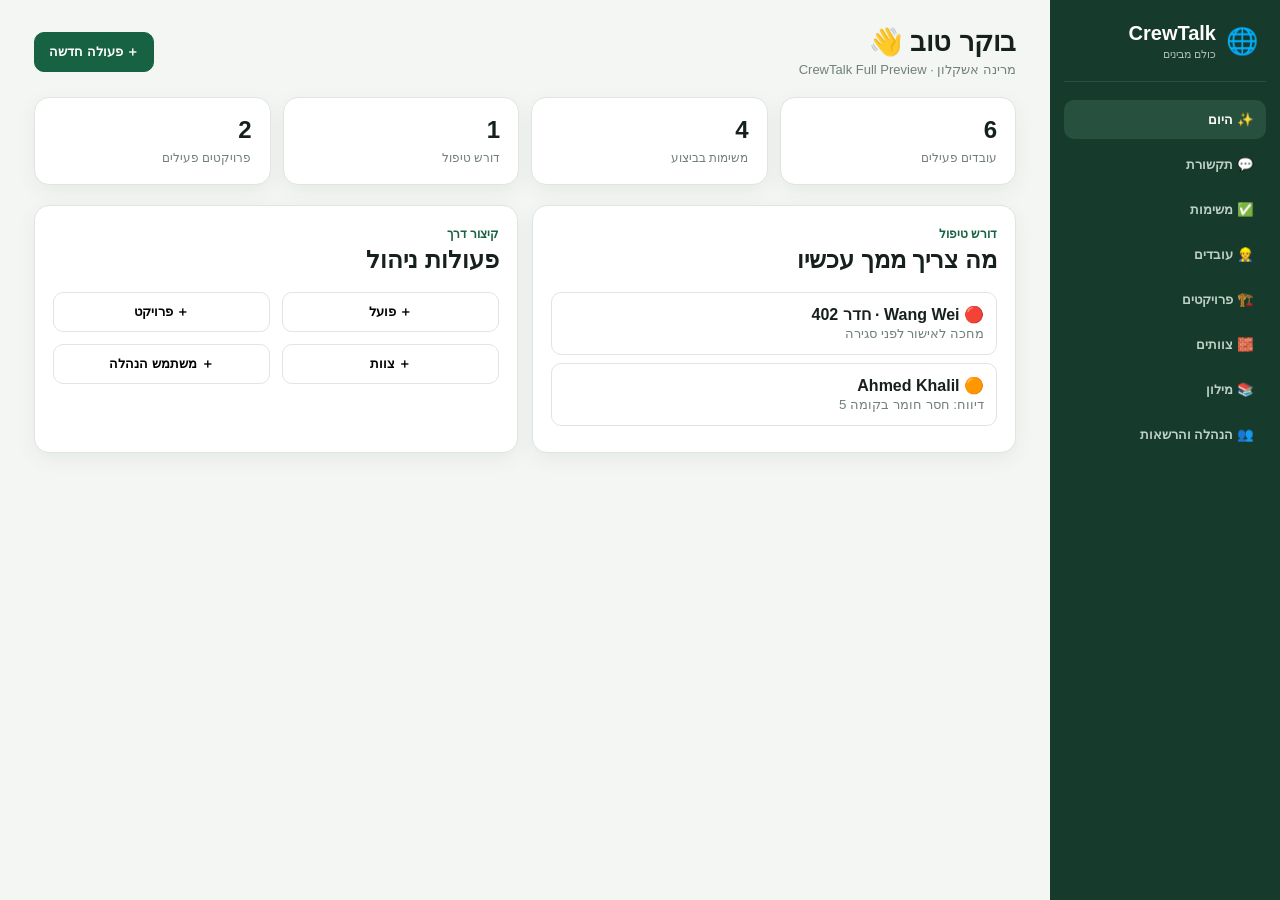
==== crewtalk-preview/index.html @ ac9db3af "Add CrewTalk full browser preview" ====
<!doctype html><html lang="he" dir="rtl"><head><meta charset="utf-8"><meta name="viewport" content="width=device-width,initial-scale=1"><title>CrewTalk Full Preview</title>
<style>
:root{--g:#176242;--gd:#163a2b;--bg:#f4f6f4;--b:#dfe5e1;--mut:#718078;--red:#b83b3b}
*{box-sizing:border-box}body{margin:0;font-family:Arial,sans-serif;background:var(--bg);color:#17211c}
.app{min-height:100vh;display:flex}.side{width:230px;background:var(--gd);color:#fff;padding:22px 14px;position:fixed;right:0;top:0;bottom:0;z-index:10}
.logo{display:flex;align-items:center;gap:10px;padding:0 8px 20px;border-bottom:1px solid #ffffff18}.logo i{font-style:normal;font-size:26px}.logo b{font-size:20px}.logo small{display:block;color:#aabbb3;font-size:11px;margin-top:3px}
nav{display:grid;gap:6px;margin-top:18px}nav button{border:0;background:transparent;color:#bdd0c6;border-radius:10px;padding:12px;text-align:right;font-weight:700;cursor:pointer}nav button.on{background:#28503e;color:#fff}
.main{margin-right:230px;width:calc(100% - 230px);padding:26px 34px}.top{display:flex;justify-content:space-between;align-items:center;gap:12px}.top h1{margin:0;font-size:27px}.sub{color:var(--mut);font-size:13px;margin-top:4px}.btn{border:1px solid var(--b);background:#fff;border-radius:10px;padding:10px 14px;font-weight:700;cursor:pointer}.btn.primary{background:var(--g);color:#fff;border-color:var(--g)}.btn.danger{color:var(--red)}
.view{display:none}.view.on{display:block}.stats{display:grid;grid-template-columns:repeat(4,1fr);gap:12px;margin:20px 0}.stat,.card{background:#fff;border:1px solid var(--b);border-radius:15px;padding:18px;box-shadow:0 6px 20px #163b2510}.stat b{display:block;font-size:24px;margin-bottom:4px}.stat span{font-size:12px;color:var(--mut)}
.grid2{display:grid;grid-template-columns:1fr 1fr;gap:14px}.sectionHead{display:flex;justify-content:space-between;align-items:flex-start;gap:14px;margin-bottom:14px}.sectionHead h2{margin:4px 0}.eyebrow{color:var(--g);font-weight:800;font-size:12px}
.table{width:100%;border-collapse:collapse}.table th,.table td{padding:12px 8px;border-bottom:1px solid #edf0ee;text-align:right;font-size:13px}.table th{color:var(--mut);font-size:11px}.pill{display:inline-block;padding:4px 8px;border-radius:999px;background:#edf6f1;color:var(--g);font-size:11px;font-weight:700}
.cards{display:grid;grid-template-columns:repeat(3,1fr);gap:12px}.mini{border:1px solid var(--b);border-radius:13px;padding:14px;background:#fff}.mini h3{margin:0 0 6px}.mini p,.mini small{color:var(--mut);font-size:12px}.mini .meta{display:flex;gap:12px;margin:10px 0}
.workers{display:grid;grid-template-columns:repeat(3,1fr);gap:10px}.worker{border:1px solid var(--b);border-radius:13px;padding:13px;background:#fff}.worker .head{display:flex;justify-content:space-between}.worker b{font-size:14px}.worker small{display:block;color:var(--mut);margin-top:3px}.worker .row{display:flex;gap:8px;flex-wrap:wrap;margin-top:10px}
.compose textarea{width:100%;min-height:115px;border:1px solid var(--b);border-radius:12px;padding:12px;font:inherit}.recipients{display:flex;gap:8px;flex-wrap:wrap;margin:12px 0}.chip{border:1px solid var(--b);background:#fff;padding:8px 10px;border-radius:999px}.chip.on{background:#eef8f2;border-color:#8db8a2;color:var(--g)}
.mode{display:flex;background:#eef1ef;padding:4px;border-radius:10px;margin:12px 0}.mode button{flex:1;border:0;background:transparent;padding:10px;border-radius:8px;font-weight:700}.mode button.on{background:#fff;color:var(--g)}
.taskline,.msg{border:1px solid var(--b);border-radius:10px;padding:12px;margin:8px 0}.taskline strong{display:block}.taskline small,.msg small{color:var(--mut)}
.termgrid{display:grid;grid-template-columns:repeat(3,1fr);gap:10px}.term{border:1px solid var(--b);border-radius:11px;padding:12px;background:#fff}.term b,.term small{display:block}.term small{color:var(--mut);margin-top:5px}
.modalBg{display:none;position:fixed;inset:0;background:#0007;z-index:30;align-items:center;justify-content:center;padding:18px}.modalBg.on{display:flex}.modal{width:min(560px,100%);background:#fff;border-radius:16px;padding:20px;max-height:90vh;overflow:auto}.modal h3{margin-top:0}.form{display:grid;grid-template-columns:1fr 1fr;gap:10px}.form label{font-size:12px;font-weight:700}.form input,.form select,.form textarea{display:block;width:100%;margin-top:5px;border:1px solid var(--b);border-radius:9px;padding:10px;font:inherit}.form .full{grid-column:1/-1}.actions{display:flex;justify-content:flex-end;gap:8px;margin-top:14px}.empty{color:var(--mut);text-align:center;padding:35px}
.mobileNav{display:none}
@media(max-width:850px){.side{display:none}.main{margin:0;width:100%;padding:16px 14px 82px}.stats{grid-template-columns:1fr 1fr}.cards,.workers,.termgrid,.grid2{grid-template-columns:1fr}.top{align-items:flex-start}.mobileNav{display:grid;grid-template-columns:repeat(5,1fr);position:fixed;bottom:0;left:0;right:0;background:#fff;border-top:1px solid var(--b);z-index:20}.mobileNav button{border:0;background:#fff;padding:10px 3px;font-size:10px}.mobileNav button.on{color:var(--g);font-weight:800}.form{grid-template-columns:1fr}}
</style></head><body>
<div class="app"><aside class="side"><div class="logo"><i>🌐</i><div><b>CrewTalk</b><small>כולם מבינים</small></div></div><nav id="nav">
<button class="on" data-v="today">✨ היום</button><button data-v="communication">💬 תקשורת</button><button data-v="tasks">✅ משימות</button><button data-v="workers">👷 עובדים</button><button data-v="projects">🏗️ פרויקטים</button><button data-v="teams">🧱 צוותים</button><button data-v="terms">📚 מילון</button><button data-v="members">👥 הנהלה והרשאות</button></nav></aside>
<main class="main"><div class="top"><div><h1 id="title">בוקר טוב 👋</h1><div class="sub" id="subtitle">מרינה אשקלון · CrewTalk Full Preview</div></div><button class="btn primary" onclick="openQuick()">＋ פעולה חדשה</button></div>
<section class="view on" id="today"><div class="stats"><div class="stat"><b id="sw">6</b><span>עובדים פעילים</span></div><div class="stat"><b>4</b><span>משימות בביצוע</span></div><div class="stat"><b>1</b><span>דורש טיפול</span></div><div class="stat"><b>2</b><span>פרויקטים פעילים</span></div></div>
<div class="grid2"><div class="card"><div class="sectionHead"><div><span class="eyebrow">דורש טיפול</span><h2>מה צריך ממך עכשיו</h2></div></div><div class="taskline"><strong>🔴 Wang Wei · חדר 402</strong><small>מחכה לאישור לפני סגירה</small></div><div class="taskline"><strong>🟠 Ahmed Khalil</strong><small>דיווח: חסר חומר בקומה 5</small></div></div>
<div class="card"><div class="sectionHead"><div><span class="eyebrow">קיצור דרך</span><h2>פעולות ניהול</h2></div></div><div class="cards" style="grid-template-columns:1fr 1fr"><button class="btn" onclick="go('workers');openModal('worker')">＋ פועל</button><button class="btn" onclick="go('projects');openModal('project')">＋ פרויקט</button><button class="btn" onclick="go('teams');openModal('team')">＋ צוות</button><button class="btn" onclick="go('members');openModal('member')">＋ משתמש הנהלה</button></div></div></div></section>
<section class="view" id="communication"><div class="card compose"><div class="sectionHead"><div><span class="eyebrow">הוראה חדשה</span><h2>דבר בעברית. כל אחד יקבל בשפה שלו.</h2></div><span class="pill">🛡️ SafeTranslate פעיל</span></div>
<div class="mode"><button class="on" onclick="toggleMode(this)">✅ משימות</button><button onclick="toggleMode(this)">💬 הודעה טבעית</button></div><b>בחר נמענים</b><div class="recipients" id="recipients"></div><textarea>וואנג ואחמד תעלו לקומה 4. וואנג יסיים את הקיר ליד המעלית, אחמד יבדוק חומר בחדר 402. אל תסגרו לפני שיוסי מאשר.</textarea><button class="btn" style="margin-top:8px">🎙️ הקלט הוראה</button><button class="btn primary" style="width:100%;margin-top:12px" onclick="alert('Preview: ניתוח → אישור → תרגום → QA → GREEN API')">✨ נתח את ההוראה</button></div></section>
<section class="view" id="tasks"><div class="card"><div class="sectionHead"><div><span class="eyebrow">משימות</span><h2>ניהול סטטוסים והוכחות ביצוע</h2></div><button class="btn primary">＋ משימה</button></div><table class="table"><thead><tr><th>משימה</th><th>עובד</th><th>פרויקט</th><th>סטטוס</th><th>הוכחה</th></tr></thead><tbody><tr><td>קיר ליד המעלית</td><td>Wang Wei</td><td>מרינה אשקלון</td><td><span class="pill">בביצוע</span></td><td>📷 חובה</td></tr><tr><td>בדיקת חומר חדר 402</td><td>Ahmed Khalil</td><td>מרינה אשקלון</td><td><span class="pill">התקבלה</span></td><td>לא נדרש</td></tr></tbody></table></div></section>
<section class="view" id="workers"><div class="card"><div class="sectionHead"><div><span class="eyebrow">כוח אדם</span><h2>פועלים</h2><p class="sub">שפה, WhatsApp, פרויקט, צוות ורמת קריאה.</p></div><button class="btn primary" onclick="openModal('worker')">＋ הוסף פועל</button></div><div class="workers" id="workerGrid"></div></div></section>
<section class="view" id="projects"><div class="card"><div class="sectionHead"><div><span class="eyebrow">פרויקטים / אתרים</span><h2>אתרי העבודה</h2></div><button class="btn primary" onclick="openModal('project')">＋ הוסף פרויקט</button></div><div class="cards" id="projectGrid"></div></div></section>
<section class="view" id="teams"><div class="card"><div class="sectionHead"><div><span class="eyebrow">צוותי שטח</span><h2>צוותים</h2><p class="sub">שיוך עובדים לצוות בתוך פרויקט.</p></div><button class="btn primary" onclick="openModal('team')">＋ הוסף צוות</button></div><div class="cards" id="teamGrid"></div></div></section>
<section class="view" id="terms"><div class="card"><div class="sectionHead"><div><span class="eyebrow">Company Dictionary</span><h2>מילון החברה</h2><p class="sub">מונחי בנייה, שמות, חומרים ומקומות שה־AI חייב לשמור במדויק.</p></div><button class="btn primary" onclick="openModal('term')">＋ הוסף מונח</button></div><div class="termgrid" id="termGrid"></div></div></section>
<section class="view" id="members"><div class="card"><div class="sectionHead"><div><span class="eyebrow">ניהול והרשאות</span><h2>צוות הנהלה</h2><p class="sub">Owner, Admin, מנהל אתר, מנהל עבודה וצפייה בלבד.</p></div><button class="btn primary" onclick="openModal('member')">＋ הזמן משתמש</button></div><table class="table"><thead><tr><th>משתמש</th><th>תפקיד</th><th>גישה</th><th></th></tr></thead><tbody id="memberRows"></tbody></table></div></section>
</main></div>
<div class="mobileNav" id="mnav"><button class="on" data-v="today">🏠<br>היום</button><button data-v="communication">💬<br>תקשורת</button><button data-v="tasks">✅<br>משימות</button><button data-v="workers">👷<br>עובדים</button><button data-v="projects">🏗️<br>פרויקטים</button></div>
<div class="modalBg" id="modalBg"><div class="modal"><h3 id="modalTitle"></h3><form id="modalForm" class="form"></form><div class="actions"><button class="btn" onclick="closeModal()">ביטול</button><button class="btn primary" onclick="saveModal()">שמור</button></div></div></div>
<script>
let projects=[{id:1,name:'מרינה אשקלון',city:'אשקלון',address:'המרינה',active:true},{id:2,name:'מגדלי הים',city:'אשדוד',address:'רובע המרינה',active:true}];
let teams=[{id:1,name:'גמרים',project:1},{id:2,name:'ריצוף',project:1},{id:3,name:'שלד',project:2}];
let workers=[{id:1,name:'Wang Wei',phone:'972501112233',lang:'Mandarin Chinese',level:'פשוטה',project:1,team:1,active:true},{id:2,name:'Ahmed Khalil',phone:'972502223344',lang:'Palestinian Arabic',level:'רגילה',project:1,team:1,active:true},{id:3,name:'Raj Kumar',phone:'972503334455',lang:'Hindi',level:'פשוטה',project:1,team:2,active:true},{id:4,name:'Mihai Popescu',phone:'972504445566',lang:'Romanian',level:'רגילה',project:2,team:3,active:true},{id:5,name:'Oleksii',phone:'972505556677',lang:'Ukrainian',level:'בסיסית',project:2,team:3,active:true},{id:6,name:'Chen Li',phone:'972506667788',lang:'Mandarin Chinese',level:'פשוטה',project:1,team:1,active:true}];
let terms=[{id:1,term:'ממ״ד',kind:'מקום',ctx:'חדר מוגן / safe room'},{id:2,term:'יוסי',kind:'אדם',ctx:'מנהל עבודה – לא לתרגם את השם'},{id:3,term:'שפכטל',kind:'חומר',ctx:'חומר גמר לקירות'}];
let members=[{id:1,name:'Danny',email:'danny@example.com',role:'בעלים',access:'כל הפרויקטים'},{id:2,name:'Yossi',email:'yossi@example.com',role:'מנהל אתר',access:'מרינה אשקלון'}];
let modalType='';
const titles={today:'בוקר טוב 👋',communication:'תקשורת',tasks:'משימות',workers:'פועלים',projects:'פרויקטים / אתרים',teams:'צוותים',terms:'מילון החברה',members:'הנהלה והרשאות'};
function go(v){document.querySelectorAll('.view').forEach(x=>x.classList.remove('on'));document.getElementById(v).classList.add('on');document.getElementById('title').textContent=titles[v];document.querySelectorAll('[data-v]').forEach(b=>b.classList.toggle('on',b.dataset.v===v));}
document.querySelectorAll('[data-v]').forEach(b=>b.onclick=()=>go(b.dataset.v));
function pn(id){return projects.find(x=>x.id==id)?.name||'—'}function tn(id){return teams.find(x=>x.id==id)?.name||'ללא צוות'}
function render(){document.getElementById('sw').textContent=workers.filter(x=>x.active).length;workerGrid.innerHTML=workers.map(w=>`<div class="worker"><div class="head"><div><b>${w.name}</b><small>${w.lang}</small></div><span class="pill">${w.active?'פעיל':'כבוי'}</span></div><small>📱 ${w.phone}</small><div class="row"><span class="pill">🏗️ ${pn(w.project)}</span><span class="pill">🧱 ${tn(w.team)}</span><span class="pill">📖 ${w.level}</span></div><button class="btn" style="margin-top:10px" onclick="editWorker(${w.id})">עריכה</button></div>`).join('');projectGrid.innerHTML=projects.map(p=>`<div class="mini"><h3>🏗️ ${p.name}</h3><p>${p.city} · ${p.address||''}</p><div class="meta"><span><b>${workers.filter(w=>w.project==p.id&&w.active).length}</b> עובדים</span><span><b>${teams.filter(t=>t.project==p.id).length}</b> צוותים</span></div><button class="btn" onclick="editProject(${p.id})">עריכה</button></div>`).join('');teamGrid.innerHTML=teams.map(t=>`<div class="mini"><h3>🧱 ${t.name}</h3><p>${pn(t.project)}</p><small>${workers.filter(w=>w.team==t.id&&w.active).length} עובדים משויכים</small><br><button class="btn" style="margin-top:10px" onclick="editTeam(${t.id})">עריכה</button></div>`).join('');termGrid.innerHTML=terms.map(t=>`<div class="term"><span class="pill">${t.kind}</span><b>${t.term}</b><small>${t.ctx}</small><button class="btn" style="margin-top:8px" onclick="editTerm(${t.id})">עריכה</button></div>`).join('');memberRows.innerHTML=members.map(m=>`<tr><td><b>${m.name}</b><br><small>${m.email}</small></td><td><span class="pill">${m.role}</span></td><td>${m.access}</td><td><button class="btn" onclick="editMember(${m.id})">עריכה</button></td></tr>`).join('');recipients.innerHTML=workers.filter(w=>w.active).map(w=>`<button class="chip" onclick="this.classList.toggle('on')">${w.name} · ${w.lang}</button>`).join('')}
function field(label,name,type='text',value='',opts=''){return `<label>${label}${type==='select'?`<select name="${name}">${opts}</select>`:`<input name="${name}" type="${type}" value="${value||''}">`}</label>`}
function projectOpts(sel){return projects.map(p=>`<option value="${p.id}" ${p.id==sel?'selected':''}>${p.name}</option>`).join('')}
function teamOpts(sel){return `<option value="">ללא צוות</option>`+teams.map(t=>`<option value="${t.id}" ${t.id==sel?'selected':''}>${t.name}</option>`).join('')}
function openModal(type,obj={}){modalType=type;modalBg.classList.add('on');let h='';if(type==='worker'){modalTitle.textContent=obj.id?'עריכת פועל':'הוסף פועל';h=field('שם','name','text',obj.name)+field('WhatsApp','phone','text',obj.phone)+field('שפה / ניב','lang','text',obj.lang)+field('רמת קריאה','level','select','',`<option>רגילה</option><option ${obj.level==='פשוטה'?'selected':''}>פשוטה</option><option ${obj.level==='בסיסית'?'selected':''}>בסיסית</option>`)+field('פרויקט','project','select','',projectOpts(obj.project))+field('צוות','team','select','',teamOpts(obj.team))+`<input type="hidden" name="id" value="${obj.id||''}">`}if(type==='project'){modalTitle.textContent=obj.id?'עריכת פרויקט':'הוסף פרויקט';h=field('שם הפרויקט','name','text',obj.name)+field('עיר','city','text',obj.city)+field('כתובת','address','text',obj.address)+`<input type="hidden" name="id" value="${obj.id||''}">`}if(type==='team'){modalTitle.textContent=obj.id?'עריכת צוות':'הוסף צוות';h=field('שם הצוות','name','text',obj.name)+field('פרויקט','project','select','',projectOpts(obj.project))+`<input type="hidden" name="id" value="${obj.id||''}">`}if(type==='term'){modalTitle.textContent=obj.id?'עריכת מונח':'הוסף מונח';h=field('מילה / שם','term','text',obj.term)+field('סוג','kind','select','',`<option>מונח</option><option ${obj.kind==='אדם'?'selected':''}>אדם</option><option ${obj.kind==='מקום'?'selected':''}>מקום</option><option ${obj.kind==='חומר'?'selected':''}>חומר</option><option>כלי</option>`)+`<label class="full">הסבר<textarea name="ctx">${obj.ctx||''}</textarea></label><input type="hidden" name="id" value="${obj.id||''}">`}if(type==='member'){modalTitle.textContent=obj.id?'עריכת משתמש':'הזמן משתמש';h=field('שם','name','text',obj.name)+field('אימייל','email','email',obj.email)+field('תפקיד','role','select','',`<option>מנהל</option><option ${obj.role==='מנהל אתר'?'selected':''}>מנהל אתר</option><option ${obj.role==='מנהל עבודה'?'selected':''}>מנהל עבודה</option><option ${obj.role==='צפייה'?'selected':''}>צפייה</option>`)+field('גישה','access','select','',`<option>כל הפרויקטים</option>`+projects.map(p=>`<option ${obj.access===p.name?'selected':''}>${p.name}</option>`).join(''))+`<input type="hidden" name="id" value="${obj.id||''}">`}modalForm.innerHTML=h}
function closeModal(){modalBg.classList.remove('on')}function values(){return Object.fromEntries(new FormData(modalForm).entries())}
function saveModal(){let f=values();if(modalType==='worker'){let o={id:+f.id||Date.now(),name:f.name||'עובד חדש',phone:f.phone,lang:f.lang,level:f.level,project:+f.project,team:+f.team||null,active:true};let i=workers.findIndex(x=>x.id==o.id);i>=0?workers[i]=o:workers.push(o)}if(modalType==='project'){let o={id:+f.id||Date.now(),name:f.name||'פרויקט חדש',city:f.city,address:f.address,active:true};let i=projects.findIndex(x=>x.id==o.id);i>=0?projects[i]=o:projects.push(o)}if(modalType==='team'){let o={id:+f.id||Date.now(),name:f.name||'צוות חדש',project:+f.project};let i=teams.findIndex(x=>x.id==o.id);i>=0?teams[i]=o:teams.push(o)}if(modalType==='term'){let o={id:+f.id||Date.now(),term:f.term||'מונח',kind:f.kind,ctx:f.ctx};let i=terms.findIndex(x=>x.id==o.id);i>=0?terms[i]=o:terms.push(o)}if(modalType==='member'){let o={id:+f.id||Date.now(),name:f.name||'משתמש',email:f.email,role:f.role,access:f.access};let i=members.findIndex(x=>x.id==o.id);i>=0?members[i]=o:members.push(o)}closeModal();render()}
function editWorker(id){openModal('worker',workers.find(x=>x.id==id))}function editProject(id){openModal('project',projects.find(x=>x.id==id))}function editTeam(id){openModal('team',teams.find(x=>x.id==id))}function editTerm(id){openModal('term',terms.find(x=>x.id==id))}function editMember(id){openModal('member',members.find(x=>x.id==id))}function toggleMode(b){b.parentElement.querySelectorAll('button').forEach(x=>x.classList.remove('on'));b.classList.add('on')}function openQuick(){go('workers');openModal('worker')}render();
</script></body></html>
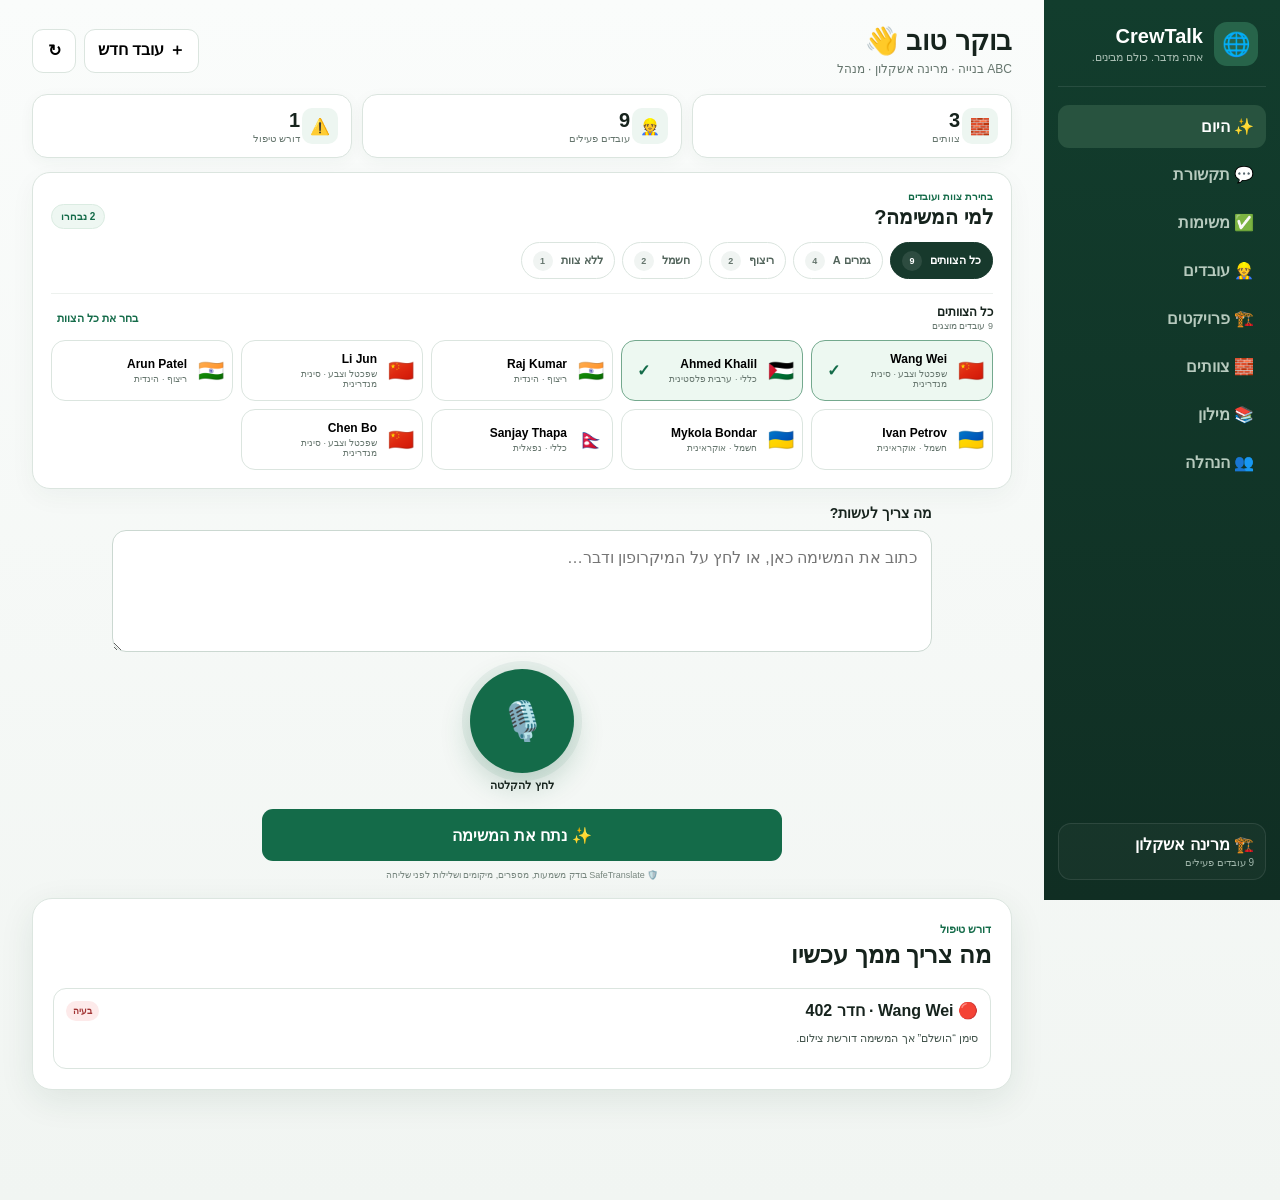
==== commit cd68aa3d: "Update public CrewTalk preview to Today V3" ====
--- a/crewtalk-preview/index.html
+++ b/crewtalk-preview/index.html
@@ -1,58 +1 @@
-<!doctype html><html lang="he" dir="rtl"><head><meta charset="utf-8"><meta name="viewport" content="width=device-width,initial-scale=1"><title>CrewTalk Full Preview</title>
-<style>
-:root{--g:#176242;--gd:#163a2b;--bg:#f4f6f4;--b:#dfe5e1;--mut:#718078;--red:#b83b3b}
-*{box-sizing:border-box}body{margin:0;font-family:Arial,sans-serif;background:var(--bg);color:#17211c}
-.app{min-height:100vh;display:flex}.side{width:230px;background:var(--gd);color:#fff;padding:22px 14px;position:fixed;right:0;top:0;bottom:0;z-index:10}
-.logo{display:flex;align-items:center;gap:10px;padding:0 8px 20px;border-bottom:1px solid #ffffff18}.logo i{font-style:normal;font-size:26px}.logo b{font-size:20px}.logo small{display:block;color:#aabbb3;font-size:11px;margin-top:3px}
-nav{display:grid;gap:6px;margin-top:18px}nav button{border:0;background:transparent;color:#bdd0c6;border-radius:10px;padding:12px;text-align:right;font-weight:700;cursor:pointer}nav button.on{background:#28503e;color:#fff}
-.main{margin-right:230px;width:calc(100% - 230px);padding:26px 34px}.top{display:flex;justify-content:space-between;align-items:center;gap:12px}.top h1{margin:0;font-size:27px}.sub{color:var(--mut);font-size:13px;margin-top:4px}.btn{border:1px solid var(--b);background:#fff;border-radius:10px;padding:10px 14px;font-weight:700;cursor:pointer}.btn.primary{background:var(--g);color:#fff;border-color:var(--g)}.btn.danger{color:var(--red)}
-.view{display:none}.view.on{display:block}.stats{display:grid;grid-template-columns:repeat(4,1fr);gap:12px;margin:20px 0}.stat,.card{background:#fff;border:1px solid var(--b);border-radius:15px;padding:18px;box-shadow:0 6px 20px #163b2510}.stat b{display:block;font-size:24px;margin-bottom:4px}.stat span{font-size:12px;color:var(--mut)}
-.grid2{display:grid;grid-template-columns:1fr 1fr;gap:14px}.sectionHead{display:flex;justify-content:space-between;align-items:flex-start;gap:14px;margin-bottom:14px}.sectionHead h2{margin:4px 0}.eyebrow{color:var(--g);font-weight:800;font-size:12px}
-.table{width:100%;border-collapse:collapse}.table th,.table td{padding:12px 8px;border-bottom:1px solid #edf0ee;text-align:right;font-size:13px}.table th{color:var(--mut);font-size:11px}.pill{display:inline-block;padding:4px 8px;border-radius:999px;background:#edf6f1;color:var(--g);font-size:11px;font-weight:700}
-.cards{display:grid;grid-template-columns:repeat(3,1fr);gap:12px}.mini{border:1px solid var(--b);border-radius:13px;padding:14px;background:#fff}.mini h3{margin:0 0 6px}.mini p,.mini small{color:var(--mut);font-size:12px}.mini .meta{display:flex;gap:12px;margin:10px 0}
-.workers{display:grid;grid-template-columns:repeat(3,1fr);gap:10px}.worker{border:1px solid var(--b);border-radius:13px;padding:13px;background:#fff}.worker .head{display:flex;justify-content:space-between}.worker b{font-size:14px}.worker small{display:block;color:var(--mut);margin-top:3px}.worker .row{display:flex;gap:8px;flex-wrap:wrap;margin-top:10px}
-.compose textarea{width:100%;min-height:115px;border:1px solid var(--b);border-radius:12px;padding:12px;font:inherit}.recipients{display:flex;gap:8px;flex-wrap:wrap;margin:12px 0}.chip{border:1px solid var(--b);background:#fff;padding:8px 10px;border-radius:999px}.chip.on{background:#eef8f2;border-color:#8db8a2;color:var(--g)}
-.mode{display:flex;background:#eef1ef;padding:4px;border-radius:10px;margin:12px 0}.mode button{flex:1;border:0;background:transparent;padding:10px;border-radius:8px;font-weight:700}.mode button.on{background:#fff;color:var(--g)}
-.taskline,.msg{border:1px solid var(--b);border-radius:10px;padding:12px;margin:8px 0}.taskline strong{display:block}.taskline small,.msg small{color:var(--mut)}
-.termgrid{display:grid;grid-template-columns:repeat(3,1fr);gap:10px}.term{border:1px solid var(--b);border-radius:11px;padding:12px;background:#fff}.term b,.term small{display:block}.term small{color:var(--mut);margin-top:5px}
-.modalBg{display:none;position:fixed;inset:0;background:#0007;z-index:30;align-items:center;justify-content:center;padding:18px}.modalBg.on{display:flex}.modal{width:min(560px,100%);background:#fff;border-radius:16px;padding:20px;max-height:90vh;overflow:auto}.modal h3{margin-top:0}.form{display:grid;grid-template-columns:1fr 1fr;gap:10px}.form label{font-size:12px;font-weight:700}.form input,.form select,.form textarea{display:block;width:100%;margin-top:5px;border:1px solid var(--b);border-radius:9px;padding:10px;font:inherit}.form .full{grid-column:1/-1}.actions{display:flex;justify-content:flex-end;gap:8px;margin-top:14px}.empty{color:var(--mut);text-align:center;padding:35px}
-.mobileNav{display:none}
-@media(max-width:850px){.side{display:none}.main{margin:0;width:100%;padding:16px 14px 82px}.stats{grid-template-columns:1fr 1fr}.cards,.workers,.termgrid,.grid2{grid-template-columns:1fr}.top{align-items:flex-start}.mobileNav{display:grid;grid-template-columns:repeat(5,1fr);position:fixed;bottom:0;left:0;right:0;background:#fff;border-top:1px solid var(--b);z-index:20}.mobileNav button{border:0;background:#fff;padding:10px 3px;font-size:10px}.mobileNav button.on{color:var(--g);font-weight:800}.form{grid-template-columns:1fr}}
-</style></head><body>
-<div class="app"><aside class="side"><div class="logo"><i>🌐</i><div><b>CrewTalk</b><small>כולם מבינים</small></div></div><nav id="nav">
-<button class="on" data-v="today">✨ היום</button><button data-v="communication">💬 תקשורת</button><button data-v="tasks">✅ משימות</button><button data-v="workers">👷 עובדים</button><button data-v="projects">🏗️ פרויקטים</button><button data-v="teams">🧱 צוותים</button><button data-v="terms">📚 מילון</button><button data-v="members">👥 הנהלה והרשאות</button></nav></aside>
-<main class="main"><div class="top"><div><h1 id="title">בוקר טוב 👋</h1><div class="sub" id="subtitle">מרינה אשקלון · CrewTalk Full Preview</div></div><button class="btn primary" onclick="openQuick()">＋ פעולה חדשה</button></div>
-<section class="view on" id="today"><div class="stats"><div class="stat"><b id="sw">6</b><span>עובדים פעילים</span></div><div class="stat"><b>4</b><span>משימות בביצוע</span></div><div class="stat"><b>1</b><span>דורש טיפול</span></div><div class="stat"><b>2</b><span>פרויקטים פעילים</span></div></div>
-<div class="grid2"><div class="card"><div class="sectionHead"><div><span class="eyebrow">דורש טיפול</span><h2>מה צריך ממך עכשיו</h2></div></div><div class="taskline"><strong>🔴 Wang Wei · חדר 402</strong><small>מחכה לאישור לפני סגירה</small></div><div class="taskline"><strong>🟠 Ahmed Khalil</strong><small>דיווח: חסר חומר בקומה 5</small></div></div>
-<div class="card"><div class="sectionHead"><div><span class="eyebrow">קיצור דרך</span><h2>פעולות ניהול</h2></div></div><div class="cards" style="grid-template-columns:1fr 1fr"><button class="btn" onclick="go('workers');openModal('worker')">＋ פועל</button><button class="btn" onclick="go('projects');openModal('project')">＋ פרויקט</button><button class="btn" onclick="go('teams');openModal('team')">＋ צוות</button><button class="btn" onclick="go('members');openModal('member')">＋ משתמש הנהלה</button></div></div></div></section>
-<section class="view" id="communication"><div class="card compose"><div class="sectionHead"><div><span class="eyebrow">הוראה חדשה</span><h2>דבר בעברית. כל אחד יקבל בשפה שלו.</h2></div><span class="pill">🛡️ SafeTranslate פעיל</span></div>
-<div class="mode"><button class="on" onclick="toggleMode(this)">✅ משימות</button><button onclick="toggleMode(this)">💬 הודעה טבעית</button></div><b>בחר נמענים</b><div class="recipients" id="recipients"></div><textarea>וואנג ואחמד תעלו לקומה 4. וואנג יסיים את הקיר ליד המעלית, אחמד יבדוק חומר בחדר 402. אל תסגרו לפני שיוסי מאשר.</textarea><button class="btn" style="margin-top:8px">🎙️ הקלט הוראה</button><button class="btn primary" style="width:100%;margin-top:12px" onclick="alert('Preview: ניתוח → אישור → תרגום → QA → GREEN API')">✨ נתח את ההוראה</button></div></section>
-<section class="view" id="tasks"><div class="card"><div class="sectionHead"><div><span class="eyebrow">משימות</span><h2>ניהול סטטוסים והוכחות ביצוע</h2></div><button class="btn primary">＋ משימה</button></div><table class="table"><thead><tr><th>משימה</th><th>עובד</th><th>פרויקט</th><th>סטטוס</th><th>הוכחה</th></tr></thead><tbody><tr><td>קיר ליד המעלית</td><td>Wang Wei</td><td>מרינה אשקלון</td><td><span class="pill">בביצוע</span></td><td>📷 חובה</td></tr><tr><td>בדיקת חומר חדר 402</td><td>Ahmed Khalil</td><td>מרינה אשקלון</td><td><span class="pill">התקבלה</span></td><td>לא נדרש</td></tr></tbody></table></div></section>
-<section class="view" id="workers"><div class="card"><div class="sectionHead"><div><span class="eyebrow">כוח אדם</span><h2>פועלים</h2><p class="sub">שפה, WhatsApp, פרויקט, צוות ורמת קריאה.</p></div><button class="btn primary" onclick="openModal('worker')">＋ הוסף פועל</button></div><div class="workers" id="workerGrid"></div></div></section>
-<section class="view" id="projects"><div class="card"><div class="sectionHead"><div><span class="eyebrow">פרויקטים / אתרים</span><h2>אתרי העבודה</h2></div><button class="btn primary" onclick="openModal('project')">＋ הוסף פרויקט</button></div><div class="cards" id="projectGrid"></div></div></section>
-<section class="view" id="teams"><div class="card"><div class="sectionHead"><div><span class="eyebrow">צוותי שטח</span><h2>צוותים</h2><p class="sub">שיוך עובדים לצוות בתוך פרויקט.</p></div><button class="btn primary" onclick="openModal('team')">＋ הוסף צוות</button></div><div class="cards" id="teamGrid"></div></div></section>
-<section class="view" id="terms"><div class="card"><div class="sectionHead"><div><span class="eyebrow">Company Dictionary</span><h2>מילון החברה</h2><p class="sub">מונחי בנייה, שמות, חומרים ומקומות שה־AI חייב לשמור במדויק.</p></div><button class="btn primary" onclick="openModal('term')">＋ הוסף מונח</button></div><div class="termgrid" id="termGrid"></div></div></section>
-<section class="view" id="members"><div class="card"><div class="sectionHead"><div><span class="eyebrow">ניהול והרשאות</span><h2>צוות הנהלה</h2><p class="sub">Owner, Admin, מנהל אתר, מנהל עבודה וצפייה בלבד.</p></div><button class="btn primary" onclick="openModal('member')">＋ הזמן משתמש</button></div><table class="table"><thead><tr><th>משתמש</th><th>תפקיד</th><th>גישה</th><th></th></tr></thead><tbody id="memberRows"></tbody></table></div></section>
-</main></div>
-<div class="mobileNav" id="mnav"><button class="on" data-v="today">🏠<br>היום</button><button data-v="communication">💬<br>תקשורת</button><button data-v="tasks">✅<br>משימות</button><button data-v="workers">👷<br>עובדים</button><button data-v="projects">🏗️<br>פרויקטים</button></div>
-<div class="modalBg" id="modalBg"><div class="modal"><h3 id="modalTitle"></h3><form id="modalForm" class="form"></form><div class="actions"><button class="btn" onclick="closeModal()">ביטול</button><button class="btn primary" onclick="saveModal()">שמור</button></div></div></div>
-<script>
-let projects=[{id:1,name:'מרינה אשקלון',city:'אשקלון',address:'המרינה',active:true},{id:2,name:'מגדלי הים',city:'אשדוד',address:'רובע המרינה',active:true}];
-let teams=[{id:1,name:'גמרים',project:1},{id:2,name:'ריצוף',project:1},{id:3,name:'שלד',project:2}];
-let workers=[{id:1,name:'Wang Wei',phone:'972501112233',lang:'Mandarin Chinese',level:'פשוטה',project:1,team:1,active:true},{id:2,name:'Ahmed Khalil',phone:'972502223344',lang:'Palestinian Arabic',level:'רגילה',project:1,team:1,active:true},{id:3,name:'Raj Kumar',phone:'972503334455',lang:'Hindi',level:'פשוטה',project:1,team:2,active:true},{id:4,name:'Mihai Popescu',phone:'972504445566',lang:'Romanian',level:'רגילה',project:2,team:3,active:true},{id:5,name:'Oleksii',phone:'972505556677',lang:'Ukrainian',level:'בסיסית',project:2,team:3,active:true},{id:6,name:'Chen Li',phone:'972506667788',lang:'Mandarin Chinese',level:'פשוטה',project:1,team:1,active:true}];
-let terms=[{id:1,term:'ממ״ד',kind:'מקום',ctx:'חדר מוגן / safe room'},{id:2,term:'יוסי',kind:'אדם',ctx:'מנהל עבודה – לא לתרגם את השם'},{id:3,term:'שפכטל',kind:'חומר',ctx:'חומר גמר לקירות'}];
-let members=[{id:1,name:'Danny',email:'danny@example.com',role:'בעלים',access:'כל הפרויקטים'},{id:2,name:'Yossi',email:'yossi@example.com',role:'מנהל אתר',access:'מרינה אשקלון'}];
-let modalType='';
-const titles={today:'בוקר טוב 👋',communication:'תקשורת',tasks:'משימות',workers:'פועלים',projects:'פרויקטים / אתרים',teams:'צוותים',terms:'מילון החברה',members:'הנהלה והרשאות'};
-function go(v){document.querySelectorAll('.view').forEach(x=>x.classList.remove('on'));document.getElementById(v).classList.add('on');document.getElementById('title').textContent=titles[v];document.querySelectorAll('[data-v]').forEach(b=>b.classList.toggle('on',b.dataset.v===v));}
-document.querySelectorAll('[data-v]').forEach(b=>b.onclick=()=>go(b.dataset.v));
-function pn(id){return projects.find(x=>x.id==id)?.name||'—'}function tn(id){return teams.find(x=>x.id==id)?.name||'ללא צוות'}
-function render(){document.getElementById('sw').textContent=workers.filter(x=>x.active).length;workerGrid.innerHTML=workers.map(w=>`<div class="worker"><div class="head"><div><b>${w.name}</b><small>${w.lang}</small></div><span class="pill">${w.active?'פעיל':'כבוי'}</span></div><small>📱 ${w.phone}</small><div class="row"><span class="pill">🏗️ ${pn(w.project)}</span><span class="pill">🧱 ${tn(w.team)}</span><span class="pill">📖 ${w.level}</span></div><button class="btn" style="margin-top:10px" onclick="editWorker(${w.id})">עריכה</button></div>`).join('');projectGrid.innerHTML=projects.map(p=>`<div class="mini"><h3>🏗️ ${p.name}</h3><p>${p.city} · ${p.address||''}</p><div class="meta"><span><b>${workers.filter(w=>w.project==p.id&&w.active).length}</b> עובדים</span><span><b>${teams.filter(t=>t.project==p.id).length}</b> צוותים</span></div><button class="btn" onclick="editProject(${p.id})">עריכה</button></div>`).join('');teamGrid.innerHTML=teams.map(t=>`<div class="mini"><h3>🧱 ${t.name}</h3><p>${pn(t.project)}</p><small>${workers.filter(w=>w.team==t.id&&w.active).length} עובדים משויכים</small><br><button class="btn" style="margin-top:10px" onclick="editTeam(${t.id})">עריכה</button></div>`).join('');termGrid.innerHTML=terms.map(t=>`<div class="term"><span class="pill">${t.kind}</span><b>${t.term}</b><small>${t.ctx}</small><button class="btn" style="margin-top:8px" onclick="editTerm(${t.id})">עריכה</button></div>`).join('');memberRows.innerHTML=members.map(m=>`<tr><td><b>${m.name}</b><br><small>${m.email}</small></td><td><span class="pill">${m.role}</span></td><td>${m.access}</td><td><button class="btn" onclick="editMember(${m.id})">עריכה</button></td></tr>`).join('');recipients.innerHTML=workers.filter(w=>w.active).map(w=>`<button class="chip" onclick="this.classList.toggle('on')">${w.name} · ${w.lang}</button>`).join('')}
-function field(label,name,type='text',value='',opts=''){return `<label>${label}${type==='select'?`<select name="${name}">${opts}</select>`:`<input name="${name}" type="${type}" value="${value||''}">`}</label>`}
-function projectOpts(sel){return projects.map(p=>`<option value="${p.id}" ${p.id==sel?'selected':''}>${p.name}</option>`).join('')}
-function teamOpts(sel){return `<option value="">ללא צוות</option>`+teams.map(t=>`<option value="${t.id}" ${t.id==sel?'selected':''}>${t.name}</option>`).join('')}
-function openModal(type,obj={}){modalType=type;modalBg.classList.add('on');let h='';if(type==='worker'){modalTitle.textContent=obj.id?'עריכת פועל':'הוסף פועל';h=field('שם','name','text',obj.name)+field('WhatsApp','phone','text',obj.phone)+field('שפה / ניב','lang','text',obj.lang)+field('רמת קריאה','level','select','',`<option>רגילה</option><option ${obj.level==='פשוטה'?'selected':''}>פשוטה</option><option ${obj.level==='בסיסית'?'selected':''}>בסיסית</option>`)+field('פרויקט','project','select','',projectOpts(obj.project))+field('צוות','team','select','',teamOpts(obj.team))+`<input type="hidden" name="id" value="${obj.id||''}">`}if(type==='project'){modalTitle.textContent=obj.id?'עריכת פרויקט':'הוסף פרויקט';h=field('שם הפרויקט','name','text',obj.name)+field('עיר','city','text',obj.city)+field('כתובת','address','text',obj.address)+`<input type="hidden" name="id" value="${obj.id||''}">`}if(type==='team'){modalTitle.textContent=obj.id?'עריכת צוות':'הוסף צוות';h=field('שם הצוות','name','text',obj.name)+field('פרויקט','project','select','',projectOpts(obj.project))+`<input type="hidden" name="id" value="${obj.id||''}">`}if(type==='term'){modalTitle.textContent=obj.id?'עריכת מונח':'הוסף מונח';h=field('מילה / שם','term','text',obj.term)+field('סוג','kind','select','',`<option>מונח</option><option ${obj.kind==='אדם'?'selected':''}>אדם</option><option ${obj.kind==='מקום'?'selected':''}>מקום</option><option ${obj.kind==='חומר'?'selected':''}>חומר</option><option>כלי</option>`)+`<label class="full">הסבר<textarea name="ctx">${obj.ctx||''}</textarea></label><input type="hidden" name="id" value="${obj.id||''}">`}if(type==='member'){modalTitle.textContent=obj.id?'עריכת משתמש':'הזמן משתמש';h=field('שם','name','text',obj.name)+field('אימייל','email','email',obj.email)+field('תפקיד','role','select','',`<option>מנהל</option><option ${obj.role==='מנהל אתר'?'selected':''}>מנהל אתר</option><option ${obj.role==='מנהל עבודה'?'selected':''}>מנהל עבודה</option><option ${obj.role==='צפייה'?'selected':''}>צפייה</option>`)+field('גישה','access','select','',`<option>כל הפרויקטים</option>`+projects.map(p=>`<option ${obj.access===p.name?'selected':''}>${p.name}</option>`).join(''))+`<input type="hidden" name="id" value="${obj.id||''}">`}modalForm.innerHTML=h}
-function closeModal(){modalBg.classList.remove('on')}function values(){return Object.fromEntries(new FormData(modalForm).entries())}
-function saveModal(){let f=values();if(modalType==='worker'){let o={id:+f.id||Date.now(),name:f.name||'עובד חדש',phone:f.phone,lang:f.lang,level:f.level,project:+f.project,team:+f.team||null,active:true};let i=workers.findIndex(x=>x.id==o.id);i>=0?workers[i]=o:workers.push(o)}if(modalType==='project'){let o={id:+f.id||Date.now(),name:f.name||'פרויקט חדש',city:f.city,address:f.address,active:true};let i=projects.findIndex(x=>x.id==o.id);i>=0?projects[i]=o:projects.push(o)}if(modalType==='team'){let o={id:+f.id||Date.now(),name:f.name||'צוות חדש',project:+f.project};let i=teams.findIndex(x=>x.id==o.id);i>=0?teams[i]=o:teams.push(o)}if(modalType==='term'){let o={id:+f.id||Date.now(),term:f.term||'מונח',kind:f.kind,ctx:f.ctx};let i=terms.findIndex(x=>x.id==o.id);i>=0?terms[i]=o:terms.push(o)}if(modalType==='member'){let o={id:+f.id||Date.now(),name:f.name||'משתמש',email:f.email,role:f.role,access:f.access};let i=members.findIndex(x=>x.id==o.id);i>=0?members[i]=o:members.push(o)}closeModal();render()}
-function editWorker(id){openModal('worker',workers.find(x=>x.id==id))}function editProject(id){openModal('project',projects.find(x=>x.id==id))}function editTeam(id){openModal('team',teams.find(x=>x.id==id))}function editTerm(id){openModal('term',terms.find(x=>x.id==id))}function editMember(id){openModal('member',members.find(x=>x.id==id))}function toggleMode(b){b.parentElement.querySelectorAll('button').forEach(x=>x.classList.remove('on'));b.classList.add('on')}function openQuick(){go('workers');openModal('worker')}render();
-</script></body></html>+<!doctype html><html lang="he" dir="rtl"><head><meta charset="utf-8"><meta name="viewport" content="width=device-width,initial-scale=1"><title>CrewTalk Today V3</title></head><body><div id="loading" style="font-family:Arial,sans-serif;display:grid;place-items:center;min-height:100vh">טוען CrewTalk…</div><script>(async()=>{const s="H4sIANaafWoC/9V9a5cbx3Xgd/6KFigFgAmAeL+GGIai5EgbSeERmWhzuDpWA+getIlBw42eGY4hnKPk7CabjZOQ4tDUiEOKpGlxyJNkN5tkbWez/rA/IvNdaynZT/FP2HtvPbqquhuYIXliL6WZQVfX49atW/dV9xbOvTL0B+Hu1LFG4eZ4/dQ5/GON7clGLzNyMtbQC3qZIBxn8JVjD+HPphPa1mBkBzMn7GW2QrfYzojiib3p9DLbnrMz9YMwYw38SehMoNqONwxHvaGz7Q2cIj0UvIkXeva4OBvYY6dXKYhWRdcLewN/2wmw29ALx876xcDZuWKPr1lffbJnfdtzxkPrd/+9dSlwsNG5s6zSqXOzcBf/dgPfD+fF4kb3dKXe7Nc7a/B5CA/V2rA6xIdq93S137GbA3joQzW35jbdOjwM7AAquq4Ln73JNWjTrNYq2GZzK+yebjZbzaYDT2Nv4nRPD/tOY4hVAwdaObV6v96HJ3uz7wTd0/1qq1VpwvNsZA/9nW7ZqpSn161aA34FG307V2kXmpVCvVEolTv5xalvzfv+9eLM+7432ej2/WDoBEUoWeCSzGeDwB+Pi31nZG97ftCdbcIcR4u+P9ydb9rBhjfpltdcQHfRtTe98W73QgDILWTe80PfumxPZtZbTh+wmCnM4KE4cwLPXevbg2sbgb81GXZxQnZQ3AjsoQcrljvt2u7A7RdOuxW34VbzawN/DMNu20GOMJNfK+44/WsejIeDMnAQcHuCq+rZM2e46G+FoT+BlZ5uhYWZM3YGYSF0rod24NhzbNf1JiOAJOQ154OtYAajTH0P6CZYC/2twahoD0LPn3Q37Yk33Rrb+MDrd11/sDUrbnszrz922DhGGRvVKBQw6MVzfyukda3BAs38sTe0Tncq/aHdWuNvir7rAtV3q9Pri9IsmE/9mUew2X2ovxU6a0Ta3cr0+trI8TZGIX1EWnbHQAEjbzh0JmuDsTftBgBWrlyg/2DxS/Z0Ot/0JkXRrlzeHsEg3tCJhnG9685wLaAKZcDOFH73fcDEJnxgQ1drTRhxycJW2uWhs1HgmwH+lqtOtSbWl0h/ag+HuJRVmKdVqUN/34clHzrXu9XyotQP7MlwPvRm07G923XHzvW1DXvareBMYeE3JkUvdDZn3YFDayg6K1tt6K1aRugEbRPklQjbLv2rtPkgbwP7mLNp1esRSukz7wNntTXrVmr6pE9XW8163V4TUG4E3nANPgHz0YBjtOt93wG84ZrSsFZ/rpSXo/LZpj0ey5n3x/7gmkCb3ek7/ZrSH6GDbcwiLhR1j6sJPHJ7rsGF2GvotStttbrFdwebM655NNMQIJtNgZgnoYCl3xrYfcfEEMIj1qICC7uGm6BIC9YlimLA7zAct8vltfgSlxOXOAZoCWFVF6PdqNVchcKwRei8bg83nIQ9xOmCSIXROtHg2HH5J46HBMJJIgs56YpBI6xRua1AY/ULykPCei9ir/msOm6/[base64]/EHqZnZDHzRAxs0YK4k67naFHi9rGmxH1iVy4EKqWdZ5caMdF64rmKZOjnWFEbWTtJNjbIQamle4G4iTIZJaKQqLnJNJdc7QbbsVARyn1lbd7rRVTFgld2xvqEJSXy5UI6KHRDVCqZtOWrxp9L5jMFziZ6aWORg5g2tQeG2+gjefwpFgpm85gR/pYYGDNta2s3Zc1lNH5qu/R+Nq1s0M/[base64]/9KA9HA6rhoBvpuiqZUUHbzJkAbkqWIInKUZmztgVxMs5IgpRafTTQyQM4ou3XNBFEJLYXWXFanIROalVE5KxWSijBs48T2Jx6mtE64z2SpXmjKbaRT/LtjOnd64fbHbJM5crdZp5qsBxDAs4j+mzgTPUNFp7Ahow9T/[base64]/4FZD5Qse/AlnEK+DHG5xVXYGzjMGUIoelWwPKczMJgiyxlvig4K1Ukdk5mjfbRibvUK4IPgUNTA9kVerDnTY6pwcV8pnNDQ2ranU5ZZ0S0D3AbMB88yCXhX2V65Sx0pgl6bSOBwIW3DukcjaMu/[base64]/bLfQax5TEJFkCtylnhAcZzKEBkAHJG6HSKemC66NHqaEZWh5hPebXo5zDEHdZUbOwFha1F1gOuo0Mb+62X6Kipxr2LDQIrGkpx4QgCUF5Oo0OtZf4bMrsQN89PhsDcoOb8eW3V2MkDOQCxS1RZxSQsIiAV8roY2ZoW2F/T1ktertLUG48NtmnwRf08gdwBZdbONHUbruSGdSDrRv04HG5tKXddlEDrGut+K+Am/s6xPFmlKvNlWaVOAz+V6HMLfpEiLPweS46ZKksPmGDOFceN+1n8HfIWgthOn1ynnECL2sq33I7bjjNf6n/[base64]/OoJnjptvILykOgHM18voyzjRK1OJ2rocYH+NPVlzTgxB/XVCXWv7OnysNqo9Nu2PNsGTS1NpqXoo9K7vj1ixiE7nYRBhoE/LbreGGrBRLeCHLwA3s1hLRn7l/zg9phrjKAs5looxcmiyZNbQij/1e2R4fRdvlrkGtPd5kjf7bIwYvnQJPsl0mCyg2u7Ir4g5txx3OQ54rbNS3TW117slFLSGNrXlc5qrq5MRRW9KgERIxmM/ZnQzutVJaygGj8kKZ/46A8dJyc5tKFdWuPKZXzSFjvKwl6tsd13xiYzi/nMoqrrikbBazQi86fd6TTQqU31WYQO+8zjdNiDjNbRBVeybVNv6Ru0mXhWP+gP28PK0vAE8uNXkhQrHSjVLi6vtGOB2N0tQAgtCFsHUNmLFdbrZaZ9xt7qMNTctttIMhArTt9prJqUNhIyR/UxkT3GK5zwMGA6An54LIJEN74kyXZsJXlXkjzYExHOPDoxdTE27y1nPNXhfMXbxNA+e6JHmQA5Km+EAdxut1quUq6vYsRXGCkqUDbUgdBpgS0vAqGETsKyxgnTdSrDlrnetmu6wEg9UY/[base64]/pK2a1Fehv6tC3gTY6arRGnH8uShu+r0d1OQ23ERmI1UazX2+/oLuG9MUZsHhtoEqz3Wow27PvjZ337O1CaTZynPB1W+Gv5CU+9ZubztCzc9HJaRsPnfNzFrese5SV0EcQGar/jCJVQEzURXxjshmWFJxY5U0uSEoKJ8a4FB+nWawGRbTVqDIzpoNCwJJc4xQ0kcpB0uMhMBZCRkRkEnwrykaqafEPZA+QmRCZ9tGhPccsyoolB+c1PQggRrns0Juz75piHbEH5WC6HfVE57gpNnIs0plWjM7sklss+LkC1m0KV/ZcjW1qxcJNzAAg6ZrnMfGdaB7VjnSPa3u6leY1bwsXs+LKSF93zZdokI2/M18RwHdCNqZ72FvcRYhySj1BzRcSSht5AzqyW9PJWd0/zNcB9tUgRyE5Zyxnsp3DjUJ0XiRvC4cqn2dGl2bqFDR9uZCsuRzbMlUWsWkEpZUjCyhlatW2oBhNR1+yvsLfFONRqCrLZAfh0lGdN/Xh9sj0z9R51BOelipWteaWEahvMF8eZ8pmVsjxNRt0q7fFRyI7oh8ANQfYKCxbTBaZ0JHRCh1DDa60ap3qIPEIlceeNJdFILeUVJO2cZxMQap4CsAcV0tcUAqSTpo5UR20+gNTZU3aeqtCchh1GLyQsz853Zq2oGnJE3azApJetYXMJrGDvk5SxzEVs52kDkStOHP/tt3nbLSl5OC0jEi9Vj05SG1JHlKdRdOxPLwCjxLQgoiSoq2i6CShgDm/nyvijI34YHIiVVm0Trs6rLjNPg/OoYAdlvG3iCZpIhHDb1RvQrIKdHxPc6shSbujO5qBcSjdq8YLOzyjV/MVjl6Nkagh6BGzRkVnJbMe2ZPhWLhH8XRcukeNrT5sD51hPyk6iGsiqNihNmIxTYVmIfZjsn3YrCZEzekGoDjBM7HxPOHC9Wrq2b8Obow0akmHYkabfsHoIzGZKF7j+P69KgU1cRV8GjiuE8wwEG9r4AyLmz4P5sXH/[base64]/[base64]/g6QyjwtEOt0q9VutuKMOtKuzhgbMPLlo48t3Y+boL9VWTyhqrrpztxK3GRuqnJjzgMU42Ld0CNMNUMV2vUYx1sRE8WZW1lhbK3jMjZ1XzRTvY/Cl2RVEjo2EgaZia5V0SirXGrEKiTY74vUZVX4keYgTGSI2r0jbV37aZpcoKMwgY4e1YpX24AVcO4sv4jn3Fl+ZxBeUwN/QNRag7E9m/Uy9nSK1/vYdHUEL8PPmXW1Ft27kVCEN4Nk1n/5xQ9unDsL76jC+rm+vCfo3Nn++jnC1/rRjaNnR3vW0f2jW0c3jw5L1tHdo9tHB0f3sOjm0f7RA/i5VwKYqTrvj/3GKy28IQPsPXsbAea2GgcGoLCGdmgXMTe/l6E9kVn/6uDQOtqDbm8f3QNIqMW6aKlUH/ibm1sTkA7Ie3A6n/6lBcA+OXoKLQ+Pni1ri+s4w6H+E87jKQx2HxotbcKIaYYD3fyJdfQI6t8EpOwvB3Ia+N8FS4Ka/cWdf/3pX1hHjwG429DuydFnq1rjDqemT/7GOvoSWgGMq9sErM2tz3Fu+7BYt4++WNZi08Ebl9jMfoyofwA/B0d7sg1QIqylRkfyHo8MEo6c232YG9IEUMwNQOsTOTinJ6IHlin3AcPnZaLauoZQxNEjgpzmqpMW0TzemGV7kpDwMwDCDg5EIWzkDCftUYUGntobzhW87CqzDkPdBvCA0j7DcS2Y+p/Cfqusn5uuX3j9ogXvkbL3YSb/+ydp8+KvCF3nzk7Xo92kwMDP1jLrBvH3Q6B+fzIYgxAAfI78nd+D1chlOZ1l82v+1Jm8i45sUZjNZ9b/9R//VOLKOroDCHsaW1s+Ar+II2NhYl+RNL5eBibyCCAG6IH8/+h/[base64]/8ujTxO4DN9INDYFTilbNfQ3NsbOhfH4fXkNRC6fYctwiPzhmWWAZ24yZcaqisLwE10uITF0llMIEotBQZdG9gyWRmA6Uk+gMe14y/UDYAVRBiJAeh/52JfE0kBGHABSUGQ+Azpgka/nhGpDI6ltLbItRv4YeATwkruAeuSebNIKSSEGbhx9UcA3t3GIO0c/RuQfsFoo/FAIPiYuCr9Iufjqky9xymJwDU+qmRBjpaRfMezBx9fpHed6UzAkZw68cO0xIkpjhXsA/h0GE3L0z3AScgqxFX9f2EG42r/84s/3kRNo2wX2a7zPPbkvJJdm+8DbxA0ucHOgNtAomSpiUCgiR6NSBT+YEmnQz1tUxG5SkNR5ADi/w1iEFCI3UIywVw8Ya0DRhyt7p6TvB7FNWZyaxc0vBVO85O2IZBBZpNE9QMTEKSVCi8pvucmGeL77EDWLy1ByRRxZWSS9bx09Yct1n6byrIBPD0m9gg1dsDid3aa/95DKnhKbP2DTl9NlpXcQFIVVW4a6TaFxFkbDMDSLIlQ7auucpzxBypcdPwNIPmVaLFRR++OBZwYfp33zFDB0n6mvfK2njPH6W8EAaBDFMBKCqm3IHvZIsj9EPD8lJD+Cnu4yjDNlfS/qdl2vcZ8w9wQ/8jXaI5l2g81J0ZLZFIlQNHb6lEuCZyUFvLg0AB6ViZVcIWUNZCpYGA+Z7s+20D6j2n2kUAYvPjyTojcSHWNYiw/syYb1gePpsmiK2vCfWZwY9qw6KW5JnU7TAe5z4W+peHlAGDjge3aK5tIBLvxDWPhDxvkkle3T0uwrxIvQoDp5WEoe2U5THe3BNWXT4eMV/yITCCSKHtEeuKvursQdbCigV6KgPCbSCLiCoGTaQzdJ1XkS0xuPtWmUqL8Z3zhik8hNepNkA1HhPhmbz2LbR+kmnZJ++cUfH8LP31qCJnDR3wXrF0TAJEY+GDAISmLnNWZC7qPRopPQL376X76+e/ebH//jv/7jD77+6x98859v/PPe33/z6L9+c+cP/uXnP/vnz//j14/2/88nf/j1weHv+7OZ982PPvnmix9//bP/8c2f/OzrP/6jX/zsT7/+kz/7xU//7F++/IOv/9sf/N87f/XND//X1z/5MbRYRXVgoxrc7xFKS0FxS3hewSLuyHjjQ1i4wxgXfEA1gFRVEkzm9hjqqBIMPL7hbPpMGt56zBgpcJ6b//TzD0ag/1+YThOZeySqoIvwXZDPNmqXTFBZ5PtADskCNVvNdr2fdGuc7tYduE5j2FaPdzvT6yh4bjEt7y6qGQcRq7cQGaD8/Nb7b775nnXh0tslXU9X1HXBsomIOXTGXaOGpRMlYksGr1Aavwgws8xmQD1dV9Luw3+f48rfZZxEVdlPyGJ/+cXe32mbgqzIQ6tersa2BUu5tHjKJSm5aC3tmZuDePZ9QPJXnxwQf0RM3/vqk3u4jT83VEM+b2avMEq8FxMZpxStN9EWzQg1WHUCxVbsuVZGkC+B+k8/B5zvkyIPjFxdIc3XhMtBIhV5+yO2ue6bEvJ2pBMg1n8ID3tMAb9JC30syZnA2jgvQOQ/JK/FfbSJpCAnKQosQEqgRwTQPtsUN7AKGkGPSkxTJ6Z7HhaPgIkLWVINuUC4TwM+YNIzzf5T4P57+PmpdWG06Qyt3x7ZY2+swH4HOju0SD+9jx9uRpRZOi44KPpuxsExDal0iuKuwZdDSVya7ekbW/E3crJ5CDwAHVEPC2y9vmTqxW2ip7tCY8d5oUn56AUUrBOoVGzz0yTkyObG1/iIrl/JvY1S5hbjdDeFcrdU6KWBLpTsZ8k0kj6BPdqrN5mipk9AJUV9EjEcH4d6pJf4JdHPDZLQ0n55zKgmIibNy8OISXAv0gaesGUjTeDx0V5Bcz9b5P8gF8VK8a9I/nS/5B4xmB9J23KJ44PuuVBxdoUKTo7xyMP+0lCOTHqfqVnIzbXdG/Pe8x3MXSGkah0QEd2hT7fF5v0heYr5SqJu+9Qi+XH4nKjn847jXoFwCf7xEE5DIPqgngP9/IjiJeFe+vOQXj87uqNiXvP1cayrBH6DjE/AbEG4BQ6ZJ/QG4P428gq5oM+JcpxrHN+rnXwRrrGH50Z08PIQjcaiPdm13vCoPsxYl1D81AhneYd0kz2J8qfCCXCbPjwg5zNZ/3v/9PMLb1v0vI9OwQPudfjC4iwK7MbnxnyQgHk+/jExHzwv5uX52Esi8j3Sfm+YrFw5d+OovslFMzPs2FvjyWLsSi+SdM4Y/GN2kPWcqGezV5D/Q1L0aYs9w9+r0K+VYFQKs/zfsCeTXWbaT9eH+PCbznV7czp2MC8zTdeTKCFZzd3sMZ6coohGg5OJbl30R85EgLCLRccBgSNaRXP6EWGiFmpS3lk8vxR2zyk6NxeebZFPEPMBybNzVkUcySWdKNIbXEB2VvXVD/[base64]/8298/eTYo4SFuRCEChg66AkIIkTCDj4SBa7I1w7HGdUojeJMXy5HCT8rYCaDyt1yFOPHRN0cWS9a/ngTRYCemtz01I1fAXBU5Fa7kd6TNPCNefkbB8DlxyLWEVkf7YhFGKfWbuK6pBX2MUzzi7IKDRXfM0HY+qH03b6jz9km10+SBn47k5tnOBsW44Ya/XC0feLE93PjF1wNjClGeZUMSVoFGNKVBYJAJveMgKCl2dw9MoCjDaqDpvf0g+tEN08N42Z03prbxL/JyJQPg2PfqT2VZ/0wvxmHGbD0CzxrmdxSaGI3I2CLxpuH5qAC1D+na/LXvDmfWuXs2K8wTr4sibODMnW8hGDjGmk93iegEUZD8sXM1essfOLPQmHigWFwK77w2wkXRbof12QP4gtVFCRSp/y5sMPSzeo+q35IvXncmGPaZXGMn0KXPx0Kv3ffwuOHuC7w5Ji4/GeX8LlKDo1UP54nevBbYnWt1gsVNkxUZt33OmfMQHMIcbyohXRjaVP6MWvAyEwtjfwOLPoPhTagCEbZ21SGE9IJ+42v+VreCaNxuxFrfprFK8enOyMeavbhizZd/bxzDHnazZDz9c44s58IdsITutKtT55Rd//Nfw8zfWGXzG5u0mK2b+1jPwiKWdSlQZSuGRSltlVsycnGfwGcvrvPgn8PN31pk6K621aqz4v8PPU+sMPlN5m1f/B/j5EsrbrH4r6uQfrDMtPiIv/VscFUdk5W3RxxPWd5v30eSz+Rn8/JV1pslm06xFYGNpTUFQGNiEoSzq2ohWhv7HQBp41PyMEdghcPiDqOCQewt/xCrvH93BDyh278LjAbNKQJPH0k/RJ4gf7hAnPmBriOuOe+CAvIh7WIi8HOXIp6IGEsE99nDAT7weMEWW0SCdwDKAhODhcQ8gclmPPPaL+SqhAmu4T5QFUoN1DpIsK/ExG3luSPjgAYRyT+IHdrC2JzrHaR4wCA6Yo13xSzyhHh5Bbeh87ISWUCJ6V+fesFsp4LeBdrMpdkW2gKTbzV64/Fbx3QvvF8tAkXQ3fVavZQ+HGAHTzZKnV/RUAWIHLouZQVC/dHSzZBF27zOEkV7dzVbL1Wax3KC+ncmQClrFcrVYaeDwk9AeYHt5qnAXxoAh6caALu6oRrlSqVThX3ZRwDlVozl9CqtxwGII9nHBxGzeKF5+8wKMoc3mFlubaC5Y9Le8rdVW5rIvvM0HR3+HsGgzaZkzaRdrZXUmN5CzMqfdvj6PWq1Wh3/ZBV8rUpyMhfqUI/iedQEas8WEt7SDusnkP9uaOsG2h1/amSVP+kUwSKEYiayrkBils2S5axqJuPbVJ7caJlaVbRcfXnmpjvq+/V3rsjfZGK0adc+q8/HqYjy5Y+OjyVfqWG9vg8j77dJx5leF+YnxamI8PFO8FY1WlaNp/Egd8V0PJI91acmQnBKt1+XScmNDX1xxzCEI9eIHxUq5jrA4rne9S2KC00sFGHaZfgFtobLQTdAS+HdtdLOXvc3p2HM9Z5hdSikKioH04A+AT0kVWaiMJvRnyHZisxxg4GOA+whF+RcGxahnH2Jmly4UYb/KiZFM4zNrdDqVaq3eaIp5JakycmbRfKTkWDKJQ1JpD1ZMgqnHt5kpb+pJOrUgYf/21qYdiIm9/V6xVlEmVol2eLvVbNRr1YpcMK5WJcwleY/hbKonXhJ2VnybA97ggL/jWf9ua6IRWnsFoVV+XQmtKQgt2JpYl+zQGaur0Vi+GpVf5Wq0OOTEsy45YeBvC9B/F+RTJwKd9DUOe7NFAq9WE6AranMC+EkMFIGvn3hj6Br5Hp9Em0/i3d1r/ti2XveROpRpVKpLpwHy7tdiGh0+jcv25Lv2rgXWxNQWs3jvEsh1lV21FELiiyGnISyUE/CoCd6+dFJS4vYPB79S5vCjcIdFULc2spylW7v667q1hRbARaw/dWaDLTG1d98oVhSmRaaOoC1DhkTWaMKqaIJdkfsIfu3E1HWf/Ga3yCm4p6hyQaTK4QPVvA/6I+ga1zzUFsm1RXbFILxOBE+hdPfJEYMxT3s8juYgipQUridmiRbwwoouOYOECGZD0UGEHOcGdCxHkecMe+qBjqltU8foDxbij09BEoDsnIdMRJPgERSfsj8HLDKE4VoBl6NJJH70Js6OddkJc1crheqH+cJgK8Bse8zN6GXtMTB4/FbSHnd+F2TycI96K1Aw+9vQC+6rGbycDGe9coF5iHan0DArTK1Xe96wtz70B1ub6JLacMI3xw5+fH337WHOo29Mw3qcLt4DcqQWwo4quTDv3BQKSlAMr/LnS0izH3+chRXL8tZIS7IpqfWsXQhPsXbCjOMeUNEHUjIlpvS2e+vSP8T6ud5bv361/GGv19uGfq5WPvz4423eDJNasUVuHt/dXel0AOsxQc/qSj8DvE8qY0KzK70UUCS3Wle6HbCUu3y60rsAhRHD70pXBBRzBtqVLgcoE56mrvQ3QCF5fLrS1YAl3N8jgfyr7OLqNmAji3mo2fzaKXdrwm/qFj5VQP1crv/3tpxg9zJRoR9cGI9zWfpK52weL7R70x6McoDK7RJ5/t7xZmGJuWFzWR95Cy0lrmV+bUmPV2VW5IdKv/3eej+l334JW8yckGA59gjs7OjEY/AjJz7Kq7msTGiEnjBt5iK77qM3pyO/iAuqWY7IEZXzuW5WPYUD1ov7lriPPJvKFrhN1M2qRyqSI89IgGinGFni0fhCOSzIEm9inccDDIBxMA866WLJPnEgGW+INCMylbNrO0Dn/k6J3a10xc/N6XsXCvKSpexs0/fDUXaRX5x6vpUXDulcvrcuSVNf+LxKvhwrPL81l58HTrgVTIRhWWI37uV2eus7JV4XlrQC8MkuePKammA256wGqKNnjrDmuTmVD/cYJ87zgbFNQhW8OUOro0D2yg7dLpBfS359OQwwD4pXgs54gTJCXp0PFA6d4ArP/Fs+GUFVV8jFIjgyjUw8WUVZYWTP3oNp9Ai+mb/paMC/yk64cExYVG8ycYK3rrz7Tu8j4+Th1XkC9s7j5gNlZKHFvFOVHENvYhqixc9sXp0TTGPgjuFoETuG/eiMOs3Spj3F2cUBS0BshG4UUPmlcL46xzoLhBU/ohhbGBCq5Biy+VO/6aDnS9/1vUkum82fyfEFOL8SpURtS2Fl9EgZcaqQTQVXLHM6oDCSJAKZCmywSm0ZeE+KKOLAoSRSJ+QN1xhNq1s0RvAJ+xcAjFM83+69hG2/Zm4dnE+UIqqRNW9OxLQTJ6boe7FfnQttrgTrB9s4hYxk3iNrl3t1jlUXeTO3Mqm/RUYPnkFlB4kQ/0IN1JLyCxmxQL/76zgA0ahy+IllZA+g/iXMtAWG3ABFCMVL7ZETQdSzPGAU3+yNcCRh4KuDW4QCM2NToXgAIp7LwrNCzK8OoFhSCn9LSzjHwDiZso2RVXs8DyWLy6zlWhtk+5EyA7w8ZKEkYn+k0QimgUJjll7T0xqtl7GmkSpvDATI5NsC68auboiDFTVYpE/8o6gzmdVtdJXIkhMYbrabzGlMXb0rNH2NmSIc8VTx+KzE3kqemZJI/tGa3OiXhcmkN/6N3xDPzjaoIbhV48RIgLHU8/[base64]/jhVvb9jiHarQY9swZvcECv7StnF8g9ueDsWMHshnvKr8UzizO7hWoodxZAHWg/ZYDQsTbzOXzyW9hjrcpVOnB0acsZukO3nmE2aAYcHpbBGDRQVjJUivv85yre3q+VVKKDY+Moo73RSptSsKTdZJc4lJW4sXECeVAPqMRDtAn2Vc0BkkIIPt++CB+mcEj4hmH8csMyIw/6Q0I2WQipaAehUTPZxPGzZJVuOS6hqy66TSimqdg5iOpXb9rh6OSO/[base64]/otDJFGlDCOTu+ekiMo8bWO9YyZP5PWQmiUldhn2t3qzi79jsUuneNZElDwm77dgyWsYGiaDTJW3UbZ51EDNcjur5OhENVi45w157YcZoP/RGeGwkfaUDrUe9si+I5guiYoZOd5yC+c0FuLBCfdMx4yYCMBEk8ewkxYJt8QMvaCXGYeA4jNYjx3MLCz6jOcyC20MxaOekz4qZSCpSXMLPGFEAocf0Cy0WwaTryhbklxYMMxOEQT6iJb4c0uiFMNB/zwxCFYx4GIUe4k7MRnJKslwGsnKQwUkhqlBDDyvJDHbB7BJayuNylFNXpeH7zgxsBwUquyFu9y8nZZ4yNOCclG0i7LG41kmKT0FsLHUzzhVfTvGNYZxk1n0ucwNZ/SYcGtbQhLNPuagwxTxNOkNkNW5aQlWA1iz/44/sMcOlnFZmx05xbffyUbegrPqlTc8Lr5L6GJxYItz/WBdS7Hkb1mgFyH3DBYI0ufEC62S7uiL3/mAd0sszcksYO9Esol3saykSfJGcc2FZwxq1BjqTsPEFCe6NFI6/SIKCzmX4CSmbPVQ2eovSG9JjsTjE1uJDnGT11tmFnRpclG0l1h1yjVgLzHG62UuL+V/FrhP9fnXNojWNkha22D52iajDA95VR5DCw1daSs/CK/T0uJnVCzOZxN6++UXe5+a59mR2p9dvBREBi+CSDXBwp8wFUUkLWmajXqMBhUX/GTZn4a9nB0EBVCZwGgEvRseCOXXe+sXgsDeLXkz+pu7nj//0TmoT6cyZChmXp3jge4iY7EPeLJrj89Lbx3haB3fVT4EZLO26x91ZTfwKrWN0iCaefxs6XemIK848OJ4KS6hTLCJJWUs9iEFAimQ4mBE2iHuAwUEcWKjQmMKjFd4nY8/VkSHYDcRtZsghwLkMB3kcAnIEeYi6gt3p04BHV1R0AEWoYrMM2JSDAkMg/B780VhFG6OubMBW6LTUVyEMPd7ET/kx//y7Pnjj+cLHCbKhzGMEW94Piv3QnRFXzY6eOVXvmbXCAaNPShfEZeRmWWfCTfzw8hPoWYW7dENLhSowjwVe8J3wbKsHytgGFoeuysSxCs5QJFfnLUogQ7jdfbP0VfPWbg0vQz+zkSr6ot4CjxtCJzvbXmBM6TvLiAbUL9kUoTeYnIOv56Sj4yC/1Z0j2EkIfBiSRbR/wD9LhJuFSTUyTSQuAKOIGnjs1Bfc3SJ9C26dk5YIKrIROUio2je5xjh8vGZCo68G8g2R3koBZ8r5gAG5p+QxkNtdNB5z0R6mdAZZ9jX/[base64]/5zpJ7SeTF1bznVJwLu12bNcoW7eYYek6fr7i2I3Wy0jsgJyolnE+qbOHEk5Wneqsmqup3ytd6ZvjVu/S988OhvMc1fqlBGtvnN6iwS8fUS/HXUxkli2QUcT9PWS6McvEEJR7jJR/[base64]/UOo6DsWIfyVUKHeieR5vcs3o3ycjUvVsT3fcpcvHX0Ix1FyIrsaJetA4BPkCRMIJnqdhAv5vWtM5ZZIxkoXQujQOlDRo4qy5O3mXNl1A+dmXmTOSNLDIXe6zLtl92R+CN2xPRYKNJP+JWc99bwxV2mLNOxn3IkhyoxBXbr15kngk5BKRabANcmmGJHL/o+WND0CZQb5cpumbh6m7I2+U2O4osA9hAIcdcJCTY+sto/EygZjhS8JklRW7wh01iMW7npi6YzqdcHsY5Zdn1G3BR1mHYb3EeLU4oBJZUSsKD0CO4XM6EUrSOrx6mexJT6IXIkbGjxTOMn/NtppDCVUndPH4Mh4TE5PLkpJm42SzOmtB5ewI5KM5jSej+2SRQlHcd1VZzlod6tF+7q3UKBIC+jtbxFT+uBe8G1TnhZSj/cK4yKCOY139MBIi+xDhIVmZ0l368ZIw66i2XJBX9Lda5kOkDxxm/+5afewOrV3TskHZErFnjIrE2HSlJQwzzv8h7OtE7psmelS3hO6VCdKpI33VpjEBY53g3aorKUPj+jYAcKENcwqUJLlq5mEUtbO8UAPqb0OJbAuEtr/ZDd3yvuYOPeZ0YEd1iAjH4Rt8Vzie4zV0zsKy9+xZw6/e5InVszkwpYtZIx82J8Wgld020nyZ91FilstpflZopGlUml1oXnMcVX2t1FYY/+W9rTz2dmSm50h93jG13g9G9t1ikXSiWtfHQMpPNBWZzCZ36V1mLCtVia0IMF0iUeFCRJY+Xa5bMWXaXzI+Ui7Bdjer9OvCn5nlWTLwWCLwUvhy/x28KyPH/0AUr6RL7EcpooSOWpoXAgMBpisOD4attDpDedQPG0LxMZ6gLIgkwhVXJWlcxPFkC/TzYxdoEh9aJtKqXGKOYhJmzhPPe4VDZIZxAyvzYeN9IsX4YRxN29Pl5LiH2z40tuGjFzVkZMiiRc7s7i9CPvoMVTisfMQfaANM6bv2rSTr7IVidtcQ/[base64]/gTu8CIBOjRj16sdxC6+XDmGowbzAQcYXOMnUpiMSEEqlOMntdjb7ITOpMauXAnzJOUlrALvMjqSpQZX0rTYBPU3SZPVtu7/30tGOY/HWSZlO2trzXYz260kFQB2WhEjDJzi1LGCvsGnPbzLAmMASxN/[base64]/wyHISZOJSkdvWiO3nvjbjYDmiauWaIoEM1j5gnEasL9VzLlD0jT8kxOkvAe2zaTFvAGHAagYYrCFRVMKLrffNzB2Nr8JbfNxzX3hqHcku7vd/pI9wlN/A335zAKM4sh2HJuGlhTeycw69Dzpcc/pplFkbxY2oAGA8xpCU945KhYKxs1y1F/MwlL7u4KsnlEUCcNbnMe1kKHJJjubP/4Y2zG3ggzC5PcilsRV6c5IpoE04yLvOsyIuTzrglGYVH9+/QPUpQin95kbhTyRWHiJywXObSkLcpueJMdcHR6Glxb28DsV1XLG+fVs1b75XP82pXvQ97fle0ISr1Befj6ZWskZFXkpRtaa6FyZhOuhgkXVw6p5AyxRUnDkK0uPzQgAsYl2mUJGVc9JZLQeMKX/eqRY1QqR2ALcGlqMeQqQsxPy7EYojibtzjYylOSgatKUzJVdxvBhURj3JZfLacdORKXjJjqsSmq/A33+BvCRMNVk+Ubs5yyTnD7sxyyUlC92W56Mxg12K98opL3gcV8uA4kAcR5EEC5BQWvlBvPVd4mVo8T4lUVRO+Fqfi+yRlKylKji4kNMDW8AsZ+UXooAX6w13QAdEyXD/1/wCvD2/SBs0AAA==";const b=Uint8Array.from(atob(s),c=>c.charCodeAt(0));const ds=new DecompressionStream('gzip');const t=await new Response(new Blob([b]).stream().pipeThrough(ds)).text();document.open();document.write(t);document.close()})().catch(e=>document.body.innerText='שגיאה בטעינה: '+e.message)</script></body></html>
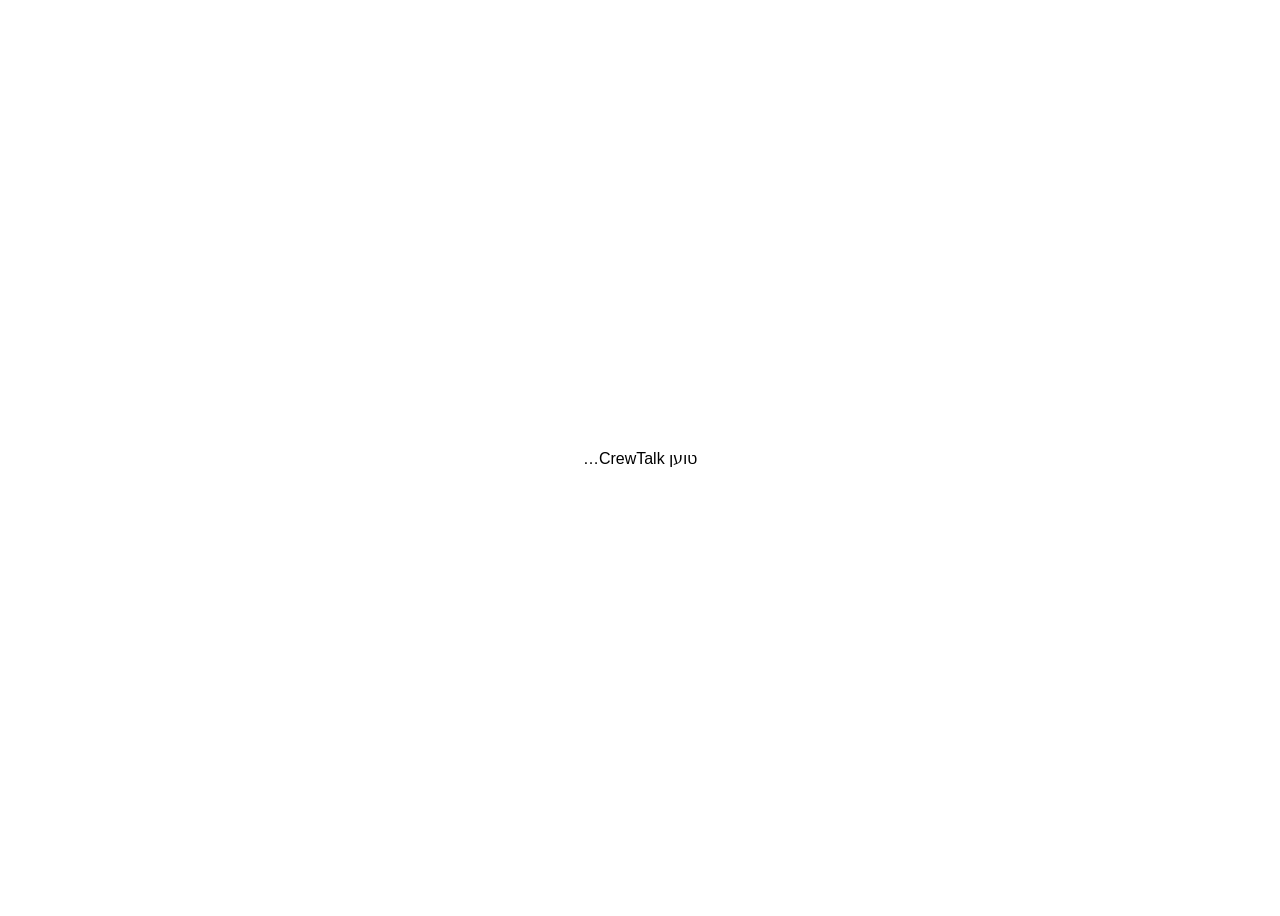
==== commit 79f38b3f: "Update CrewTalk today task composer V4" ====
--- a/crewtalk-preview/index.html
+++ b/crewtalk-preview/index.html
@@ -1 +1 @@
-<!doctype html><html lang="he" dir="rtl"><head><meta charset="utf-8"><meta name="viewport" content="width=device-width,initial-scale=1"><title>CrewTalk Today V3</title></head><body><div id="loading" style="font-family:Arial,sans-serif;display:grid;place-items:center;min-height:100vh">טוען CrewTalk…</div><script>(async()=>{const s="H4sIANaafWoC/9V9a5cbx3Xgd/6KFigFgAmAeL+GGIai5EgbSeERmWhzuDpWA+getIlBw42eGY4hnKPk7CabjZOQ4tDUiEOKpGlxyJNkN5tkbWez/rA/IvNdaynZT/FP2HtvPbqquhuYIXliL6WZQVfX49atW/dV9xbOvTL0B+Hu1LFG4eZ4/dQ5/GON7clGLzNyMtbQC3qZIBxn8JVjD+HPphPa1mBkBzMn7GW2QrfYzojiib3p9DLbnrMz9YMwYw38SehMoNqONwxHvaGz7Q2cIj0UvIkXeva4OBvYY6dXKYhWRdcLewN/2wmw29ALx876xcDZuWKPr1lffbJnfdtzxkPrd/+9dSlwsNG5s6zSqXOzcBf/dgPfD+fF4kb3dKXe7Nc7a/B5CA/V2rA6xIdq93S137GbA3joQzW35jbdOjwM7AAquq4Ln73JNWjTrNYq2GZzK+yebjZbzaYDT2Nv4nRPD/tOY4hVAwdaObV6v96HJ3uz7wTd0/1qq1VpwvNsZA/9nW7ZqpSn161aA34FG307V2kXmpVCvVEolTv5xalvzfv+9eLM+7432ej2/WDoBEUoWeCSzGeDwB+Pi31nZG97ftCdbcIcR4u+P9ydb9rBhjfpltdcQHfRtTe98W73QgDILWTe80PfumxPZtZbTh+wmCnM4KE4cwLPXevbg2sbgb81GXZxQnZQ3AjsoQcrljvt2u7A7RdOuxW34VbzawN/DMNu20GOMJNfK+44/WsejIeDMnAQcHuCq+rZM2e46G+FoT+BlZ5uhYWZM3YGYSF0rod24NhzbNf1JiOAJOQ154OtYAajTH0P6CZYC/2twahoD0LPn3Q37Yk33Rrb+MDrd11/sDUrbnszrz922DhGGRvVKBQw6MVzfyukda3BAs38sTe0Tncq/aHdWuNvir7rAtV3q9Pri9IsmE/9mUew2X2ovxU6a0Ta3cr0+trI8TZGIX1EWnbHQAEjbzh0JmuDsTftBgBWrlyg/2DxS/Z0Ot/0JkXRrlzeHsEg3tCJhnG9685wLaAKZcDOFH73fcDEJnxgQ1drTRhxycJW2uWhs1HgmwH+lqtOtSbWl0h/ag+HuJRVmKdVqUN/34clHzrXu9XyotQP7MlwPvRm07G923XHzvW1DXvareBMYeE3JkUvdDZn3YFDayg6K1tt6K1aRugEbRPklQjbLv2rtPkgbwP7mLNp1esRSukz7wNntTXrVmr6pE9XW8163V4TUG4E3nANPgHz0YBjtOt93wG84ZrSsFZ/rpSXo/LZpj0ey5n3x/7gmkCb3ek7/ZrSH6GDbcwiLhR1j6sJPHJ7rsGF2GvotStttbrFdwebM655NNMQIJtNgZgnoYCl3xrYfcfEEMIj1qICC7uGm6BIC9YlimLA7zAct8vltfgSlxOXOAZoCWFVF6PdqNVchcKwRei8bg83nIQ9xOmCSIXROtHg2HH5J46HBMJJIgs56YpBI6xRua1AY/ULykPCei9ir/msOm6/[base64]/EHqZnZDHzRAxs0YK4k67naFHi9rGmxH1iVy4EKqWdZ5caMdF64rmKZOjnWFEbWTtJNjbIQamle4G4iTIZJaKQqLnJNJdc7QbbsVARyn1lbd7rRVTFgld2xvqEJSXy5UI6KHRDVCqZtOWrxp9L5jMFziZ6aWORg5g2tQeG2+gjefwpFgpm85gR/pYYGDNta2s3Zc1lNH5qu/R+Nq1s0M/[base64]/9KA9HA6rhoBvpuiqZUUHbzJkAbkqWIInKUZmztgVxMs5IgpRafTTQyQM4ou3XNBFEJLYXWXFanIROalVE5KxWSijBs48T2Jx6mtE64z2SpXmjKbaRT/LtjOnd64fbHbJM5crdZp5qsBxDAs4j+mzgTPUNFp7Ahow9T/[base64]/4FZD5Qse/AlnEK+DHG5xVXYGzjMGUIoelWwPKczMJgiyxlvig4K1Ukdk5mjfbRibvUK4IPgUNTA9kVerDnTY6pwcV8pnNDQ2ranU5ZZ0S0D3AbMB88yCXhX2V65Sx0pgl6bSOBwIW3DukcjaMu/[base64]/bLfQax5TEJFkCtylnhAcZzKEBkAHJG6HSKemC66NHqaEZWh5hPebXo5zDEHdZUbOwFha1F1gOuo0Mb+62X6Kipxr2LDQIrGkpx4QgCUF5Oo0OtZf4bMrsQN89PhsDcoOb8eW3V2MkDOQCxS1RZxSQsIiAV8roY2ZoW2F/T1ktertLUG48NtmnwRf08gdwBZdbONHUbruSGdSDrRv04HG5tKXddlEDrGut+K+Am/s6xPFmlKvNlWaVOAz+V6HMLfpEiLPweS46ZKksPmGDOFceN+1n8HfIWgthOn1ynnECL2sq33I7bjjNf6n/[base64]/OoJnjptvILykOgHM18voyzjRK1OJ2rocYH+NPVlzTgxB/XVCXWv7OnysNqo9Nu2PNsGTS1NpqXoo9K7vj1ixiE7nYRBhoE/LbreGGrBRLeCHLwA3s1hLRn7l/zg9phrjKAs5looxcmiyZNbQij/1e2R4fRdvlrkGtPd5kjf7bIwYvnQJPsl0mCyg2u7Ir4g5txx3OQ54rbNS3TW117slFLSGNrXlc5qrq5MRRW9KgERIxmM/ZnQzutVJaygGj8kKZ/46A8dJyc5tKFdWuPKZXzSFjvKwl6tsd13xiYzi/nMoqrrikbBazQi86fd6TTQqU31WYQO+8zjdNiDjNbRBVeybVNv6Ru0mXhWP+gP28PK0vAE8uNXkhQrHSjVLi6vtGOB2N0tQAgtCFsHUNmLFdbrZaZ9xt7qMNTctttIMhArTt9prJqUNhIyR/UxkT3GK5zwMGA6An54LIJEN74kyXZsJXlXkjzYExHOPDoxdTE27y1nPNXhfMXbxNA+e6JHmQA5Km+EAdxut1quUq6vYsRXGCkqUDbUgdBpgS0vAqGETsKyxgnTdSrDlrnetmu6wEg9UY/[base64]/pK2a1Fehv6tC3gTY6arRGnH8uShu+r0d1OQ23ERmI1UazX2+/oLuG9MUZsHhtoEqz3Wow27PvjZ337O1CaTZynPB1W+Gv5CU+9ZubztCzc9HJaRsPnfNzFrese5SV0EcQGar/jCJVQEzURXxjshmWFJxY5U0uSEoKJ8a4FB+nWawGRbTVqDIzpoNCwJJc4xQ0kcpB0uMhMBZCRkRkEnwrykaqafEPZA+QmRCZ9tGhPccsyoolB+c1PQggRrns0Juz75piHbEH5WC6HfVE57gpNnIs0plWjM7sklss+LkC1m0KV/ZcjW1qxcJNzAAg6ZrnMfGdaB7VjnSPa3u6leY1bwsXs+LKSF93zZdokI2/M18RwHdCNqZ72FvcRYhySj1BzRcSSht5AzqyW9PJWd0/zNcB9tUgRyE5Zyxnsp3DjUJ0XiRvC4cqn2dGl2bqFDR9uZCsuRzbMlUWsWkEpZUjCyhlatW2oBhNR1+yvsLfFONRqCrLZAfh0lGdN/Xh9sj0z9R51BOelipWteaWEahvMF8eZ8pmVsjxNRt0q7fFRyI7oh8ANQfYKCxbTBaZ0JHRCh1DDa60ap3qIPEIlceeNJdFILeUVJO2cZxMQap4CsAcV0tcUAqSTpo5UR20+gNTZU3aeqtCchh1GLyQsz853Zq2oGnJE3azApJetYXMJrGDvk5SxzEVs52kDkStOHP/tt3nbLSl5OC0jEi9Vj05SG1JHlKdRdOxPLwCjxLQgoiSoq2i6CShgDm/nyvijI34YHIiVVm0Trs6rLjNPg/OoYAdlvG3iCZpIhHDb1RvQrIKdHxPc6shSbujO5qBcSjdq8YLOzyjV/MVjl6Nkagh6BGzRkVnJbMe2ZPhWLhH8XRcukeNrT5sD51hPyk6iGsiqNihNmIxTYVmIfZjsn3YrCZEzekGoDjBM7HxPOHC9Wrq2b8Obow0akmHYkabfsHoIzGZKF7j+P69KgU1cRV8GjiuE8wwEG9r4AyLmz4P5sXH/[base64]/[base64]/g6QyjwtEOt0q9VutuKMOtKuzhgbMPLlo48t3Y+boL9VWTyhqrrpztxK3GRuqnJjzgMU42Ld0CNMNUMV2vUYx1sRE8WZW1lhbK3jMjZ1XzRTvY/Cl2RVEjo2EgaZia5V0SirXGrEKiTY74vUZVX4keYgTGSI2r0jbV37aZpcoKMwgY4e1YpX24AVcO4sv4jn3Fl+ZxBeUwN/QNRag7E9m/Uy9nSK1/vYdHUEL8PPmXW1Ft27kVCEN4Nk1n/5xQ9unDsL76jC+rm+vCfo3Nn++jnC1/rRjaNnR3vW0f2jW0c3jw5L1tHdo9tHB0f3sOjm0f7RA/i5VwKYqTrvj/3GKy28IQPsPXsbAea2GgcGoLCGdmgXMTe/l6E9kVn/6uDQOtqDbm8f3QNIqMW6aKlUH/ibm1sTkA7Ie3A6n/6lBcA+OXoKLQ+Pni1ri+s4w6H+E87jKQx2HxotbcKIaYYD3fyJdfQI6t8EpOwvB3Ia+N8FS4Ka/cWdf/3pX1hHjwG429DuydFnq1rjDqemT/7GOvoSWgGMq9sErM2tz3Fu+7BYt4++WNZi08Ebl9jMfoyofwA/B0d7sg1QIqylRkfyHo8MEo6c232YG9IEUMwNQOsTOTinJ6IHlin3AcPnZaLauoZQxNEjgpzmqpMW0TzemGV7kpDwMwDCDg5EIWzkDCftUYUGntobzhW87CqzDkPdBvCA0j7DcS2Y+p/Cfqusn5uuX3j9ogXvkbL3YSb/+ydp8+KvCF3nzk7Xo92kwMDP1jLrBvH3Q6B+fzIYgxAAfI78nd+D1chlOZ1l82v+1Jm8i45sUZjNZ9b/9R//VOLKOroDCHsaW1s+Ar+II2NhYl+RNL5eBibyCCAG6IH8/+h/[base64]/8ujTxO4DN9INDYFTilbNfQ3NsbOhfH4fXkNRC6fYctwiPzhmWWAZ24yZcaqisLwE10uITF0llMIEotBQZdG9gyWRmA6Uk+gMe14y/UDYAVRBiJAeh/52JfE0kBGHABSUGQ+Azpgka/nhGpDI6ltLbItRv4YeATwkruAeuSebNIKSSEGbhx9UcA3t3GIO0c/RuQfsFoo/FAIPiYuCr9Iufjqky9xymJwDU+qmRBjpaRfMezBx9fpHed6UzAkZw68cO0xIkpjhXsA/h0GE3L0z3AScgqxFX9f2EG42r/84s/3kRNo2wX2a7zPPbkvJJdm+8DbxA0ucHOgNtAomSpiUCgiR6NSBT+YEmnQz1tUxG5SkNR5ADi/w1iEFCI3UIywVw8Ya0DRhyt7p6TvB7FNWZyaxc0vBVO85O2IZBBZpNE9QMTEKSVCi8pvucmGeL77EDWLy1ByRRxZWSS9bx09Yct1n6byrIBPD0m9gg1dsDid3aa/95DKnhKbP2DTl9NlpXcQFIVVW4a6TaFxFkbDMDSLIlQ7auucpzxBypcdPwNIPmVaLFRR++OBZwYfp33zFDB0n6mvfK2njPH6W8EAaBDFMBKCqm3IHvZIsj9EPD8lJD+Cnu4yjDNlfS/qdl2vcZ8w9wQ/8jXaI5l2g81J0ZLZFIlQNHb6lEuCZyUFvLg0AB6ViZVcIWUNZCpYGA+Z7s+20D6j2n2kUAYvPjyTojcSHWNYiw/syYb1gePpsmiK2vCfWZwY9qw6KW5JnU7TAe5z4W+peHlAGDjge3aK5tIBLvxDWPhDxvkkle3T0uwrxIvQoDp5WEoe2U5THe3BNWXT4eMV/yITCCSKHtEeuKvursQdbCigV6KgPCbSCLiCoGTaQzdJ1XkS0xuPtWmUqL8Z3zhik8hNepNkA1HhPhmbz2LbR+kmnZJ++cUfH8LP31qCJnDR3wXrF0TAJEY+GDAISmLnNWZC7qPRopPQL376X76+e/ebH//jv/7jD77+6x98859v/PPe33/z6L9+c+cP/uXnP/vnz//j14/2/88nf/j1weHv+7OZ982PPvnmix9//bP/8c2f/OzrP/6jX/zsT7/+kz/7xU//7F++/IOv/9sf/N87f/XND//X1z/5MbRYRXVgoxrc7xFKS0FxS3hewSLuyHjjQ1i4wxgXfEA1gFRVEkzm9hjqqBIMPL7hbPpMGt56zBgpcJ6b//TzD0ag/1+YThOZeySqoIvwXZDPNmqXTFBZ5PtADskCNVvNdr2fdGuc7tYduE5j2FaPdzvT6yh4bjEt7y6qGQcRq7cQGaD8/Nb7b775nnXh0tslXU9X1HXBsomIOXTGXaOGpRMlYksGr1Aavwgws8xmQD1dV9Luw3+f48rfZZxEVdlPyGJ/+cXe32mbgqzIQ6tersa2BUu5tHjKJSm5aC3tmZuDePZ9QPJXnxwQf0RM3/vqk3u4jT83VEM+b2avMEq8FxMZpxStN9EWzQg1WHUCxVbsuVZGkC+B+k8/B5zvkyIPjFxdIc3XhMtBIhV5+yO2ue6bEvJ2pBMg1n8ID3tMAb9JC30syZnA2jgvQOQ/JK/FfbSJpCAnKQosQEqgRwTQPtsUN7AKGkGPSkxTJ6Z7HhaPgIkLWVINuUC4TwM+YNIzzf5T4P57+PmpdWG06Qyt3x7ZY2+swH4HOju0SD+9jx9uRpRZOi44KPpuxsExDal0iuKuwZdDSVya7ekbW/E3crJ5CDwAHVEPC2y9vmTqxW2ip7tCY8d5oUn56AUUrBOoVGzz0yTkyObG1/iIrl/JvY1S5hbjdDeFcrdU6KWBLpTsZ8k0kj6BPdqrN5mipk9AJUV9EjEcH4d6pJf4JdHPDZLQ0n55zKgmIibNy8OISXAv0gaesGUjTeDx0V5Bcz9b5P8gF8VK8a9I/nS/5B4xmB9J23KJ44PuuVBxdoUKTo7xyMP+0lCOTHqfqVnIzbXdG/Pe8x3MXSGkah0QEd2hT7fF5v0heYr5SqJu+9Qi+XH4nKjn847jXoFwCf7xEE5DIPqgngP9/IjiJeFe+vOQXj87uqNiXvP1cayrBH6DjE/AbEG4BQ6ZJ/QG4P428gq5oM+JcpxrHN+rnXwRrrGH50Z08PIQjcaiPdm13vCoPsxYl1D81AhneYd0kz2J8qfCCXCbPjwg5zNZ/3v/9PMLb1v0vI9OwQPudfjC4iwK7MbnxnyQgHk+/jExHzwv5uX52Esi8j3Sfm+YrFw5d+OovslFMzPs2FvjyWLsSi+SdM4Y/GN2kPWcqGezV5D/Q1L0aYs9w9+r0K+VYFQKs/zfsCeTXWbaT9eH+PCbznV7czp2MC8zTdeTKCFZzd3sMZ6coohGg5OJbl30R85EgLCLRccBgSNaRXP6EWGiFmpS3lk8vxR2zyk6NxeebZFPEPMBybNzVkUcySWdKNIbXEB2VvXVD/[base64]/8298/eTYo4SFuRCEChg66AkIIkTCDj4SBa7I1w7HGdUojeJMXy5HCT8rYCaDyt1yFOPHRN0cWS9a/ngTRYCemtz01I1fAXBU5Fa7kd6TNPCNefkbB8DlxyLWEVkf7YhFGKfWbuK6pBX2MUzzi7IKDRXfM0HY+qH03b6jz9km10+SBn47k5tnOBsW44Ya/XC0feLE93PjF1wNjClGeZUMSVoFGNKVBYJAJveMgKCl2dw9MoCjDaqDpvf0g+tEN08N42Z03prbxL/JyJQPg2PfqT2VZ/0wvxmHGbD0CzxrmdxSaGI3I2CLxpuH5qAC1D+na/LXvDmfWuXs2K8wTr4sibODMnW8hGDjGmk93iegEUZD8sXM1essfOLPQmHigWFwK77w2wkXRbof12QP4gtVFCRSp/y5sMPSzeo+q35IvXncmGPaZXGMn0KXPx0Kv3ffwuOHuC7w5Ji4/GeX8LlKDo1UP54nevBbYnWt1gsVNkxUZt33OmfMQHMIcbyohXRjaVP6MWvAyEwtjfwOLPoPhTagCEbZ21SGE9IJ+42v+VreCaNxuxFrfprFK8enOyMeavbhizZd/bxzDHnazZDz9c44s58IdsITutKtT55Rd//Nfw8zfWGXzG5u0mK2b+1jPwiKWdSlQZSuGRSltlVsycnGfwGcvrvPgn8PN31pk6K621aqz4v8PPU+sMPlN5m1f/B/j5EsrbrH4r6uQfrDMtPiIv/VscFUdk5W3RxxPWd5v30eSz+Rn8/JV1pslm06xFYGNpTUFQGNiEoSzq2ohWhv7HQBp41PyMEdghcPiDqOCQewt/xCrvH93BDyh278LjAbNKQJPH0k/RJ4gf7hAnPmBriOuOe+CAvIh7WIi8HOXIp6IGEsE99nDAT7weMEWW0SCdwDKAhODhcQ8gclmPPPaL+SqhAmu4T5QFUoN1DpIsK/ExG3luSPjgAYRyT+IHdrC2JzrHaR4wCA6Yo13xSzyhHh5Bbeh87ISWUCJ6V+fesFsp4LeBdrMpdkW2gKTbzV64/Fbx3QvvF8tAkXQ3fVavZQ+HGAHTzZKnV/RUAWIHLouZQVC/dHSzZBF27zOEkV7dzVbL1Wax3KC+ncmQClrFcrVYaeDwk9AeYHt5qnAXxoAh6caALu6oRrlSqVThX3ZRwDlVozl9CqtxwGII9nHBxGzeKF5+8wKMoc3mFlubaC5Y9Le8rdVW5rIvvM0HR3+HsGgzaZkzaRdrZXUmN5CzMqfdvj6PWq1Wh3/ZBV8rUpyMhfqUI/iedQEas8WEt7SDusnkP9uaOsG2h1/amSVP+kUwSKEYiayrkBils2S5axqJuPbVJ7caJlaVbRcfXnmpjvq+/V3rsjfZGK0adc+q8/HqYjy5Y+OjyVfqWG9vg8j77dJx5leF+YnxamI8PFO8FY1WlaNp/Egd8V0PJI91acmQnBKt1+XScmNDX1xxzCEI9eIHxUq5jrA4rne9S2KC00sFGHaZfgFtobLQTdAS+HdtdLOXvc3p2HM9Z5hdSikKioH04A+AT0kVWaiMJvRnyHZisxxg4GOA+whF+RcGxahnH2Jmly4UYb/KiZFM4zNrdDqVaq3eaIp5JakycmbRfKTkWDKJQ1JpD1ZMgqnHt5kpb+pJOrUgYf/21qYdiIm9/V6xVlEmVol2eLvVbNRr1YpcMK5WJcwleY/hbKonXhJ2VnybA97ggL/jWf9ua6IRWnsFoVV+XQmtKQgt2JpYl+zQGaur0Vi+GpVf5Wq0OOTEsy45YeBvC9B/F+RTJwKd9DUOe7NFAq9WE6AranMC+EkMFIGvn3hj6Br5Hp9Em0/i3d1r/ti2XveROpRpVKpLpwHy7tdiGh0+jcv25Lv2rgXWxNQWs3jvEsh1lV21FELiiyGnISyUE/CoCd6+dFJS4vYPB79S5vCjcIdFULc2spylW7v667q1hRbARaw/dWaDLTG1d98oVhSmRaaOoC1DhkTWaMKqaIJdkfsIfu3E1HWf/Ga3yCm4p6hyQaTK4QPVvA/6I+ga1zzUFsm1RXbFILxOBE+hdPfJEYMxT3s8juYgipQUridmiRbwwoouOYOECGZD0UGEHOcGdCxHkecMe+qBjqltU8foDxbij09BEoDsnIdMRJPgERSfsj8HLDKE4VoBl6NJJH70Js6OddkJc1crheqH+cJgK8Bse8zN6GXtMTB4/FbSHnd+F2TycI96K1Aw+9vQC+6rGbycDGe9coF5iHan0DArTK1Xe96wtz70B1ub6JLacMI3xw5+fH337WHOo29Mw3qcLt4DcqQWwo4quTDv3BQKSlAMr/LnS0izH3+chRXL8tZIS7IpqfWsXQhPsXbCjOMeUNEHUjIlpvS2e+vSP8T6ud5bv361/GGv19uGfq5WPvz4423eDJNasUVuHt/dXel0AOsxQc/qSj8DvE8qY0KzK70UUCS3Wle6HbCUu3y60rsAhRHD70pXBBRzBtqVLgcoE56mrvQ3QCF5fLrS1YAl3N8jgfyr7OLqNmAji3mo2fzaKXdrwm/qFj5VQP1crv/3tpxg9zJRoR9cGI9zWfpK52weL7R70x6McoDK7RJ5/t7xZmGJuWFzWR95Cy0lrmV+bUmPV2VW5IdKv/3eej+l334JW8yckGA59gjs7OjEY/AjJz7Kq7msTGiEnjBt5iK77qM3pyO/iAuqWY7IEZXzuW5WPYUD1ov7lriPPJvKFrhN1M2qRyqSI89IgGinGFni0fhCOSzIEm9inccDDIBxMA866WLJPnEgGW+INCMylbNrO0Dn/k6J3a10xc/N6XsXCvKSpexs0/fDUXaRX5x6vpUXDulcvrcuSVNf+LxKvhwrPL81l58HTrgVTIRhWWI37uV2eus7JV4XlrQC8MkuePKammA256wGqKNnjrDmuTmVD/cYJ87zgbFNQhW8OUOro0D2yg7dLpBfS359OQwwD4pXgs54gTJCXp0PFA6d4ArP/Fs+GUFVV8jFIjgyjUw8WUVZYWTP3oNp9Ai+mb/paMC/yk64cExYVG8ycYK3rrz7Tu8j4+Th1XkC9s7j5gNlZKHFvFOVHENvYhqixc9sXp0TTGPgjuFoETuG/eiMOs3Spj3F2cUBS0BshG4UUPmlcL46xzoLhBU/ohhbGBCq5Biy+VO/6aDnS9/1vUkum82fyfEFOL8SpURtS2Fl9EgZcaqQTQVXLHM6oDCSJAKZCmywSm0ZeE+KKOLAoSRSJ+QN1xhNq1s0RvAJ+xcAjFM83+69hG2/Zm4dnE+UIqqRNW9OxLQTJ6boe7FfnQttrgTrB9s4hYxk3iNrl3t1jlUXeTO3Mqm/RUYPnkFlB4kQ/0IN1JLyCxmxQL/76zgA0ahy+IllZA+g/iXMtAWG3ABFCMVL7ZETQdSzPGAU3+yNcCRh4KuDW4QCM2NToXgAIp7LwrNCzK8OoFhSCn9LSzjHwDiZso2RVXs8DyWLy6zlWhtk+5EyA7w8ZKEkYn+k0QimgUJjll7T0xqtl7GmkSpvDATI5NsC68auboiDFTVYpE/8o6gzmdVtdJXIkhMYbrabzGlMXb0rNH2NmSIc8VTx+KzE3kqemZJI/tGa3OiXhcmkN/6N3xDPzjaoIbhV48RIgLHU8/[base64]/jhVvb9jiHarQY9swZvcECv7StnF8g9ueDsWMHshnvKr8UzizO7hWoodxZAHWg/ZYDQsTbzOXzyW9hjrcpVOnB0acsZukO3nmE2aAYcHpbBGDRQVjJUivv85yre3q+VVKKDY+Moo73RSptSsKTdZJc4lJW4sXECeVAPqMRDtAn2Vc0BkkIIPt++CB+mcEj4hmH8csMyIw/6Q0I2WQipaAehUTPZxPGzZJVuOS6hqy66TSimqdg5iOpXb9rh6OSO/[base64]/otDJFGlDCOTu+ekiMo8bWO9YyZP5PWQmiUldhn2t3qzi79jsUuneNZElDwm77dgyWsYGiaDTJW3UbZ51EDNcjur5OhENVi45w157YcZoP/RGeGwkfaUDrUe9si+I5guiYoZOd5yC+c0FuLBCfdMx4yYCMBEk8ewkxYJt8QMvaCXGYeA4jNYjx3MLCz6jOcyC20MxaOekz4qZSCpSXMLPGFEAocf0Cy0WwaTryhbklxYMMxOEQT6iJb4c0uiFMNB/zwxCFYx4GIUe4k7MRnJKslwGsnKQwUkhqlBDDyvJDHbB7BJayuNylFNXpeH7zgxsBwUquyFu9y8nZZ4yNOCclG0i7LG41kmKT0FsLHUzzhVfTvGNYZxk1n0ucwNZ/SYcGtbQhLNPuagwxTxNOkNkNW5aQlWA1iz/44/sMcOlnFZmx05xbffyUbegrPqlTc8Lr5L6GJxYItz/WBdS7Hkb1mgFyH3DBYI0ufEC62S7uiL3/mAd0sszcksYO9Esol3saykSfJGcc2FZwxq1BjqTsPEFCe6NFI6/SIKCzmX4CSmbPVQ2eovSG9JjsTjE1uJDnGT11tmFnRpclG0l1h1yjVgLzHG62UuL+V/FrhP9fnXNojWNkha22D52iajDA95VR5DCw1daSs/CK/T0uJnVCzOZxN6++UXe5+a59mR2p9dvBREBi+CSDXBwp8wFUUkLWmajXqMBhUX/GTZn4a9nB0EBVCZwGgEvRseCOXXe+sXgsDeLXkz+pu7nj//0TmoT6cyZChmXp3jge4iY7EPeLJrj89Lbx3haB3fVT4EZLO26x91ZTfwKrWN0iCaefxs6XemIK848OJ4KS6hTLCJJWUs9iEFAimQ4mBE2iHuAwUEcWKjQmMKjFd4nY8/VkSHYDcRtZsghwLkMB3kcAnIEeYi6gt3p04BHV1R0AEWoYrMM2JSDAkMg/B780VhFG6OubMBW6LTUVyEMPd7ET/kx//y7Pnjj+cLHCbKhzGMEW94Piv3QnRFXzY6eOVXvmbXCAaNPShfEZeRmWWfCTfzw8hPoWYW7dENLhSowjwVe8J3wbKsHytgGFoeuysSxCs5QJFfnLUogQ7jdfbP0VfPWbg0vQz+zkSr6ot4CjxtCJzvbXmBM6TvLiAbUL9kUoTeYnIOv56Sj4yC/1Z0j2EkIfBiSRbR/wD9LhJuFSTUyTSQuAKOIGnjs1Bfc3SJ9C26dk5YIKrIROUio2je5xjh8vGZCo68G8g2R3koBZ8r5gAG5p+QxkNtdNB5z0R6mdAZZ9jX/[base64]/5zpJ7SeTF1bznVJwLu12bNcoW7eYYek6fr7i2I3Wy0jsgJyolnE+qbOHEk5Wneqsmqup3ytd6ZvjVu/S988OhvMc1fqlBGtvnN6iwS8fUS/HXUxkli2QUcT9PWS6McvEEJR7jJR/[base64]/UOo6DsWIfyVUKHeieR5vcs3o3ycjUvVsT3fcpcvHX0Ix1FyIrsaJetA4BPkCRMIJnqdhAv5vWtM5ZZIxkoXQujQOlDRo4qy5O3mXNl1A+dmXmTOSNLDIXe6zLtl92R+CN2xPRYKNJP+JWc99bwxV2mLNOxn3IkhyoxBXbr15kngk5BKRabANcmmGJHL/o+WND0CZQb5cpumbh6m7I2+U2O4osA9hAIcdcJCTY+sto/EygZjhS8JklRW7wh01iMW7npi6YzqdcHsY5Zdn1G3BR1mHYb3EeLU4oBJZUSsKD0CO4XM6EUrSOrx6mexJT6IXIkbGjxTOMn/NtppDCVUndPH4Mh4TE5PLkpJm42SzOmtB5ewI5KM5jSej+2SRQlHcd1VZzlod6tF+7q3UKBIC+jtbxFT+uBe8G1TnhZSj/cK4yKCOY139MBIi+xDhIVmZ0l368ZIw66i2XJBX9Lda5kOkDxxm/+5afewOrV3TskHZErFnjIrE2HSlJQwzzv8h7OtE7psmelS3hO6VCdKpI33VpjEBY53g3aorKUPj+jYAcKENcwqUJLlq5mEUtbO8UAPqb0OJbAuEtr/ZDd3yvuYOPeZ0YEd1iAjH4Rt8Vzie4zV0zsKy9+xZw6/e5InVszkwpYtZIx82J8Wgld020nyZ91FilstpflZopGlUml1oXnMcVX2t1FYY/+W9rTz2dmSm50h93jG13g9G9t1ikXSiWtfHQMpPNBWZzCZ36V1mLCtVia0IMF0iUeFCRJY+Xa5bMWXaXzI+Ui7Bdjer9OvCn5nlWTLwWCLwUvhy/x28KyPH/0AUr6RL7EcpooSOWpoXAgMBpisOD4attDpDedQPG0LxMZ6gLIgkwhVXJWlcxPFkC/TzYxdoEh9aJtKqXGKOYhJmzhPPe4VDZIZxAyvzYeN9IsX4YRxN29Pl5LiH2z40tuGjFzVkZMiiRc7s7i9CPvoMVTisfMQfaANM6bv2rSTr7IVidtcQ/[base64]/gTu8CIBOjRj16sdxC6+XDmGowbzAQcYXOMnUpiMSEEqlOMntdjb7ITOpMauXAnzJOUlrALvMjqSpQZX0rTYBPU3SZPVtu7/30tGOY/HWSZlO2trzXYz260kFQB2WhEjDJzi1LGCvsGnPbzLAmMASxN/[base64]/wyHISZOJSkdvWiO3nvjbjYDmiauWaIoEM1j5gnEasL9VzLlD0jT8kxOkvAe2zaTFvAGHAagYYrCFRVMKLrffNzB2Nr8JbfNxzX3hqHcku7vd/pI9wlN/A335zAKM4sh2HJuGlhTeycw69Dzpcc/pplFkbxY2oAGA8xpCU945KhYKxs1y1F/MwlL7u4KsnlEUCcNbnMe1kKHJJjubP/4Y2zG3ggzC5PcilsRV6c5IpoE04yLvOsyIuTzrglGYVH9+/QPUpQin95kbhTyRWHiJywXObSkLcpueJMdcHR6Glxb28DsV1XLG+fVs1b75XP82pXvQ97fle0ISr1Befj6ZWskZFXkpRtaa6FyZhOuhgkXVw6p5AyxRUnDkK0uPzQgAsYl2mUJGVc9JZLQeMKX/eqRY1QqR2ALcGlqMeQqQsxPy7EYojibtzjYylOSgatKUzJVdxvBhURj3JZfLacdORKXjJjqsSmq/A33+BvCRMNVk+Ubs5yyTnD7sxyyUlC92W56Mxg12K98opL3gcV8uA4kAcR5EEC5BQWvlBvPVd4mVo8T4lUVRO+Fqfi+yRlKylKji4kNMDW8AsZ+UXooAX6w13QAdEyXD/1/wCvD2/SBs0AAA==";const b=Uint8Array.from(atob(s),c=>c.charCodeAt(0));const ds=new DecompressionStream('gzip');const t=await new Response(new Blob([b]).stream().pipeThrough(ds)).text();document.open();document.write(t);document.close()})().catch(e=>document.body.innerText='שגיאה בטעינה: '+e.message)</script></body></html>+<!doctype html><html lang="he" dir="rtl"><head><meta charset="utf-8"><meta name="viewport" content="width=device-width,initial-scale=1"><title>CrewTalk Today V4</title></head><body><div id="loading" style="font-family:Arial,sans-serif;display:grid;place-items:center;min-height:100vh">טוען CrewTalk…</div><script>(async()=>{const s="H4sIAJipfWoC/+V9a5cbx3Xgd/6KFigFAxMA8X4NMTRJyZHWksIjMtbmcHXMBtA9aBODRho9L0M4R87ZTTYbJ+FjKGrEIUXRtPg4cXazTtZ2NusP+yMy37WRkv0U/4S999ajq6q7gRmSiZ2zlGYGXV2PW7du3VfdWzjzysDvh7sTxxqGG6O1E2fwjzWyx+vdzNDJWAMv6GaCcJTBV449gD8bTmhb/aEdTJ2wm9kM3UIrI4rH9obTzWx5zvbED8KM1ffHoTOGatveIBx2B86W13cK9JD3xl7o2aPCtG+PnG45L1oVXC/s9v0tJ8BuQy8cOWsXAmf7sj26Zn350Z71Lc8ZDazf/ffWxcDBRmdOs0onzkzDXfzbCXw/nBUK652T5VqjV2uvwucBPFSqg8oAHyqdk5Ve22704aEH1dyq23Br8NC3A6joui589sbXoE2jUi1jm43NsHOy0Wg2Gg48jbyx0zk56Dn1AVYNHGjlVGu9Wg+e7I2eE3RO9irNZrkBz9OhPfC3OyWrXJrsWNU6/ArWe/ZKuZVvlPO1er5YaufmJ74x6/k7han3fW+83un5wcAJClAyxyWZTfuBPxoVes7Q3vL8oDPdgDkO5z1/sDvbsIN1b9wprbqA7oJrb3ij3c65AJCbz7zrh751yR5PrTedHmAxk5/CQ2HqBJ672rP719YDf3M86OCE7KCwHtgDD1Zs5aRru323lz/plt26W8mt9v0RDLtlByuEmdxqYdvpXfNgPByUgYOA22NcVc+eOoN5bzMM/TGs9GQzzE+dkdMP86GzE9qBY8+wXccbDwGSkNec9TeDKYwy8T2gm2A19Df7w4LdDz1/3Nmwx95kc2TjA6/fcf3+5rSw5U293shh4xhlbFSjUMCgF8/8zZDWtQoLNPVH3sA62S73BnZzlb8p+K4LVN+pTHbmxWkwm/hTj2Cze1B/M3RWibQ75cnO6tDx1ochfURadkdAAUNvMHDGq/2RN+kEANZKKU//weIX7clktuGNC6JdqbQ1hEG8gRMN43o7zmA1oAolwM4Efvd8wMQGfGBDV6oNGHHBwpZbpYGznuebAf6WKk6lKtaXSH9iDwa4lBWYp1WuQX/fhyUfODudSmle7AX2eDAbeNPJyN7tuCNnZ3XdnnTKOFNY+PVxwQudjWmn79Aais5KVgt6q5QQOkHbBHk5wrZL/[base64]/E8ZBAOElkISddNmiENSq1FGisXl55SFjveew1n1Xb7dVtWyWAUpwAThQ3bG/M+XWBzY1t2A17p8B5R61VUqCuoLSo0kYsEylCX/rm+97mNPTc3QKXtR2gBiDznhNuO8BrEnYkLWUtgk7swwbv3hqW1Q3QlDU7JfZ+MlOFAQjGnDrvSlQfYS9ZrNU54uLTOOMgUu+F43zRgymcxw+TwIMedmcJJKywSOIDBtFST7MYgTBIkRXmTBKQmG4jjmmbcjhU1nOcHucG/PqGZQ3XExkuztBi64CKjcTV2B87rAi3lkGQqLLMzEnFt8ig7zSckrFBKhqpMd68I/QVBil7yM2Lzi4oEP72zOBxKims57T1aON6oNb4vASL1QtTENWhJFrWoTWszDQaqwtSYDRbkRWX0yoJdiF1i/W6QuxT23XM+aqYdmy34UjGVkaZU5PohH1jtWOSqt1uG1QLWFrdHsKEC4QIWOztwJ4gr/BB9uuSAn4VADNQAtVh2M2NMewLN7DgRyfDkltzKxKWBIkZySfa+YDDMmENRxUCx9xsywSQPkQrvj0FqhqtZqtZ0gYzhQZSsUFbCm2WLGSJqFGcLLF//XkRVCpvgkrOmy9Ac0KmaZ1pKgHDk/H+OBI6cbMgdnRSU8ZIZpuRYmlvhr7OyPAHqZvZDT3QABk3Y6wk6rjTEXq8rGmwHVmXyIELqUZJ58X1Vly4LmGaOjnWFEbUStJOjrARqmhe4W4gToZIaqYoLHJOJtU5A7fllgVwnFqbNbvdUjFhFd2Rva4KSX25UI2IHhLVCKVuOmnxptH7tsFwiZ+ZWmZ/6PSvQeG12RLefAJHgpm+6QR+pIcFDtpYW87qUVlPDZmv/h6Nq2kn0/cnu9aG189YGXIP4Mc0jYSsg5pOVRVdPtWwSjPGypDbq9JUWU+sYY8i46fvBf2RY9mh1Wq9ZtVar+VPVgdtu1mql/LKPrWq5ddy+ZjlVK2T5VRyatWKA5ZTo9qvlqxGBXop27VWtZEzTb25guGO7cJcZ4IDZTKraeZjtVSKrB32oM+4UXotXQmuME25UK6zhqTcFcrtEictaHcB1mVGK0ZWMC6TeHUZ6FosvDcm2cgMndTx3ASlulxNFHtiJRtcNBrackx3iKC1hlV1u0XmEtGNXlWI/JP91mAwqBgCvpGiq5YUHbzBkAXkqmAJnqQYmTojVxAv54goRKXRTw+RMIgv3mJBF0FIYneZFavJReSkVlVIxka+hBo48zyJxamtEq0z2iuWG1Oaagf9LFvOjN65frDRIc/cSrHdyFEFjmNYwFlMnw2cgabR2mPQgKn/yeZo6ljlYnVqeWMXnX6OWK13gCeoCIbHYxidUR+ChQIong1/x5sbTgATCu3e5gh2MDxPtfqa5Wa3+61ea/7Na86uG9gbztQikGewTrMFmK0LzKKex31/VVFIkogXlivzeXHb3lpg6pYjU5f4G21g+hRDB9KDqcwoanICcxU0id35oPZ44W6nWKszmCzgeMLQMX0o/TpoNo3YRsblkKtLfZSjpbWA7wN1jgv+ZqiM0BmHw0J/6I0GK5VxbibbFwYOzq5Yrk+Ta1eTalen6moRakuv5cslWDChjsD2rUePOPc5iDs/0PWoNOO4FAmUVq1dbrWS7XryLyDzgYo9B7aMk8ePMT6vuAJjG4cpQwhNpwyW53gaBptkKfNFwVmpIrF9PGu0h07chV4RfAgcmhrIrtCDPW9yTA0u5jOdGRpSw263Szojon2A24D54EEuCf8q0yunoTNJ0GvrCQQuvHVI52gcdfCXXIQyWwTqj9GzrjCl2yDtZklHF/[base64]/GQIzA1qzp7XVo2dPJADELtElVVMwiICUiGviZGtSZ79NW295OUqTrzRyGCbBl/[base64]/+SH9wecY0RlMWVJkpxsmhy5JYQyn9la2g4fRevFrnGdLc50nerJIxYPjTJfok0mGz/2q6IL4g5dxw3eY64bXMSnbXVFzullDSG9nW5vZyrK1NRRa9KQMRI+iN/[base64]/[base64]/pK2a1Fehv6tC3gTY6arRGnH8uShu+r0d1OQ23ERmI1UazX2+/oLuG9MUZsHhtoEqz3Wow27PvjZ337O1CaTZynPB1W+Gv5CU+9ZubztCzc9HJaRsPnfNzFrese5SV0EcQGar/jCJVQEzURXxjshmWFJxY5U0uSEoKJ8a4FB+nWawGRbTVqDIzpoNCwJJc4xQ0kcpB0uMhMBZCRkRkEnwrykaqafEPZA+QmRCZ9tGhPccsyoolB+c1PQggRrns0Juz75piHbEH5WC6HfVE57gpNnIs0plWjM7sklss+LkC1m0KV/ZcjW1qxcJNzAAg6ZrnMfGdaB7VjnSPa3u6leY1bwsXs+LKSF93zZdokI2/M18RwHdCNqZ72FvcRYhySj1BzRcSSht5AzqyW9PJWd0/zNcB9tUgRyE5Zyxnsp3DjUJ0XiRvC4cqn2dGl2bqFDR9uZCsuRzbMlUWsWkEpZUjCyhlatW2oBhNR1+yvsLfFONRqCrLZAfh0lGdN/Xh... (truncated)
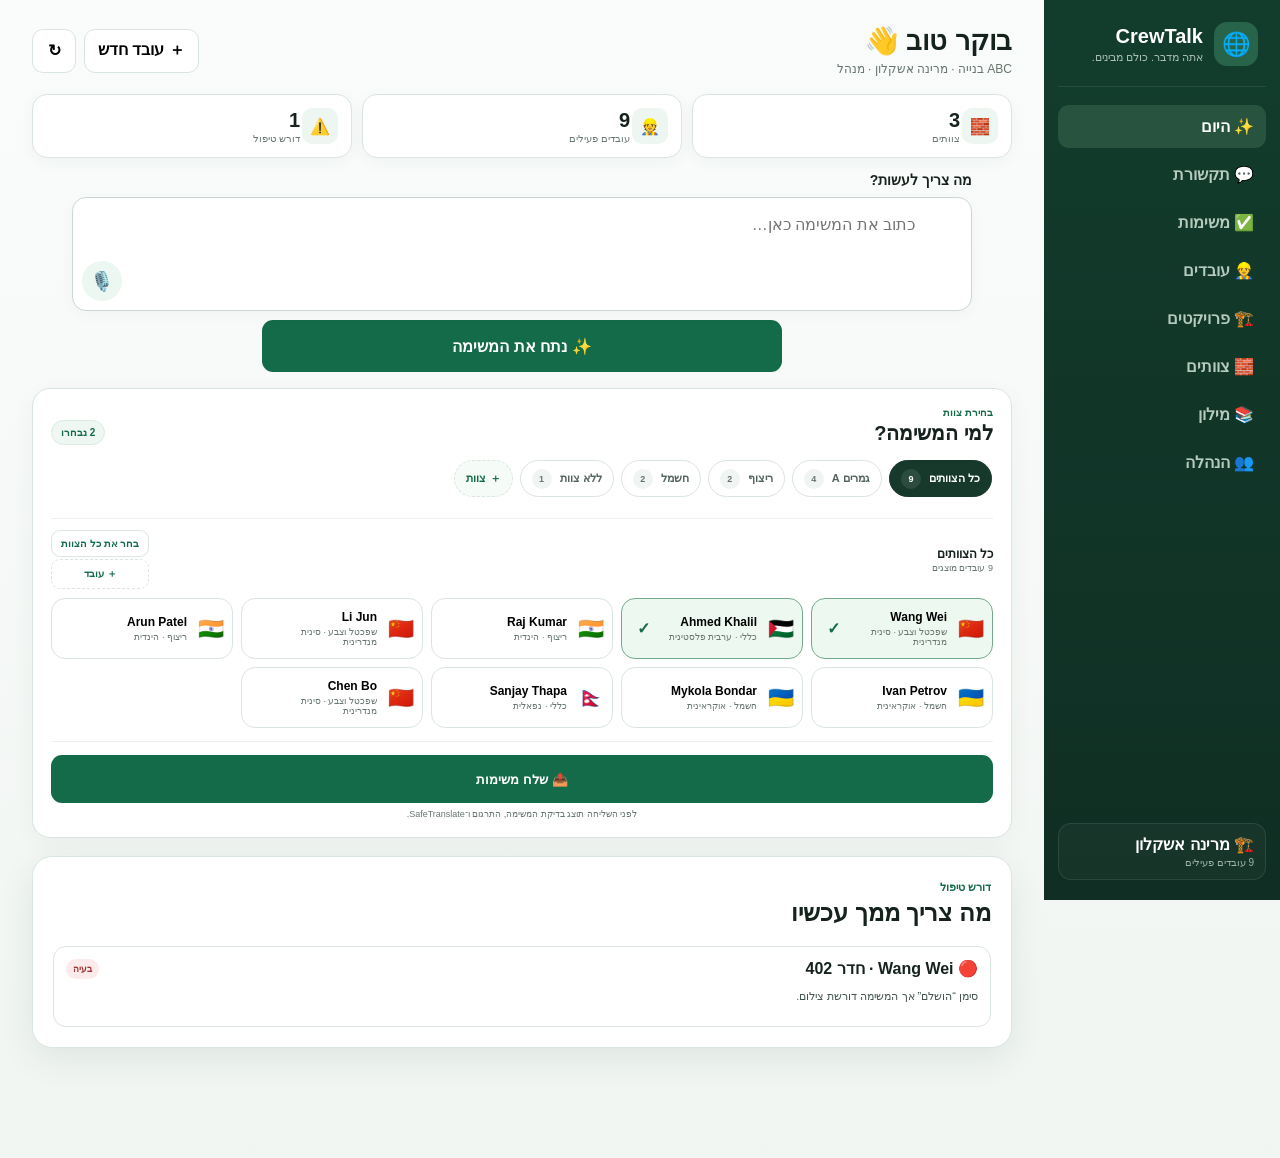
==== commit 4a703979: "Fix CrewTalk team filter and add send tasks button" ====
--- a/crewtalk-preview/index.html
+++ b/crewtalk-preview/index.html
@@ -1 +1,110 @@
-<!doctype html><html lang="he" dir="rtl"><head><meta charset="utf-8"><meta name="viewport" content="width=device-width,initial-scale=1"><title>CrewTalk Today V4</title></head><body><div id="loading" style="font-family:Arial,sans-serif;display:grid;place-items:center;min-height:100vh">טוען CrewTalk…</div><script>(async()=>{const s="H4sIAJipfWoC/+V9a5cbx3Xgd/6KFigFAxMA8X4NMTRJyZHWksIjMtbmcHXMBtA9aBODRho9L0M4R87ZTTYbJ+FjKGrEIUXRtPg4cXazTtZ2NusP+yMy37WRkv0U/4S999ajq6q7gRmSiZ2zlGYGXV2PW7du3VfdWzjzysDvh7sTxxqGG6O1E2fwjzWyx+vdzNDJWAMv6GaCcJTBV449gD8bTmhb/aEdTJ2wm9kM3UIrI4rH9obTzWx5zvbED8KM1ffHoTOGatveIBx2B86W13cK9JD3xl7o2aPCtG+PnG45L1oVXC/s9v0tJ8BuQy8cOWsXAmf7sj26Zn350Z71Lc8ZDazf/ffWxcDBRmdOs0onzkzDXfzbCXw/nBUK652T5VqjV2uvwucBPFSqg8oAHyqdk5Ve22704aEH1dyq23Br8NC3A6joui589sbXoE2jUi1jm43NsHOy0Wg2Gg48jbyx0zk56Dn1AVYNHGjlVGu9Wg+e7I2eE3RO9irNZrkBz9OhPfC3OyWrXJrsWNU6/ArWe/ZKuZVvlPO1er5YaufmJ74x6/k7han3fW+83un5wcAJClAyxyWZTfuBPxoVes7Q3vL8oDPdgDkO5z1/sDvbsIN1b9wprbqA7oJrb3ij3c65AJCbz7zrh751yR5PrTedHmAxk5/CQ2HqBJ672rP719YDf3M86OCE7KCwHtgDD1Zs5aRru323lz/plt26W8mt9v0RDLtlByuEmdxqYdvpXfNgPByUgYOA22NcVc+eOoN5bzMM/TGs9GQzzE+dkdMP86GzE9qBY8+wXccbDwGSkNec9TeDKYwy8T2gm2A19Df7w4LdDz1/3Nmwx95kc2TjA6/fcf3+5rSw5U293shh4xhlbFSjUMCgF8/8zZDWtQoLNPVH3sA62S73BnZzlb8p+K4LVN+pTHbmxWkwm/hTj2Cze1B/M3RWibQ75cnO6tDx1ochfURadkdAAUNvMHDGq/2RN+kEANZKKU//weIX7clktuGNC6JdqbQ1hEG8gRMN43o7zmA1oAolwM4Efvd8wMQGfGBDV6oNGHHBwpZbpYGznuebAf6WKk6lKtaXSH9iDwa4lBWYp1WuQX/fhyUfODudSmle7AX2eDAbeNPJyN7tuCNnZ3XdnnTKOFNY+PVxwQudjWmn79Aais5KVgt6q5QQOkHbBHk5wrZL/[base64]/E8ZBAOElkISddNmiENSq1FGisXl55SFjveew1n1Xb7dVtWyWAUpwAThQ3bG/M+XWBzY1t2A17p8B5R61VUqCuoLSo0kYsEylCX/rm+97mNPTc3QKXtR2gBiDznhNuO8BrEnYkLWUtgk7swwbv3hqW1Q3QlDU7JfZ+MlOFAQjGnDrvSlQfYS9ZrNU54uLTOOMgUu+F43zRgymcxw+TwIMedmcJJKywSOIDBtFST7MYgTBIkRXmTBKQmG4jjmmbcjhU1nOcHucG/PqGZQ3XExkuztBi64CKjcTV2B87rAi3lkGQqLLMzEnFt8ig7zSckrFBKhqpMd68I/QVBil7yM2Lzi4oEP72zOBxKims57T1aON6oNb4vASL1QtTENWhJFrWoTWszDQaqwtSYDRbkRWX0yoJdiF1i/W6QuxT23XM+aqYdmy34UjGVkaZU5PohH1jtWOSqt1uG1QLWFrdHsKEC4QIWOztwJ4gr/BB9uuSAn4VADNQAtVh2M2NMewLN7DgRyfDkltzKxKWBIkZySfa+YDDMmENRxUCx9xsywSQPkQrvj0FqhqtZqtZ0gYzhQZSsUFbCm2WLGSJqFGcLLF//XkRVCpvgkrOmy9Ac0KmaZ1pKgHDk/H+OBI6cbMgdnRSU8ZIZpuRYmlvhr7OyPAHqZvZDT3QABk3Y6wk6rjTEXq8rGmwHVmXyIELqUZJ58X1Vly4LmGaOjnWFEbUStJOjrARqmhe4W4gToZIaqYoLHJOJtU5A7fllgVwnFqbNbvdUjFhFd2Rva4KSX25UI2IHhLVCKVuOmnxptH7tsFwiZ+ZWmZ/6PSvQeG12RLefAJHgpm+6QR+pIcFDtpYW87qUVlPDZmv/h6Nq2kn0/cnu9aG189YGXIP4Mc0jYSsg5pOVRVdPtWwSjPGypDbq9JUWU+sYY8i46fvBf2RY9mh1Wq9ZtVar+VPVgdtu1mql/LKPrWq5ddy+ZjlVK2T5VRyatWKA5ZTo9qvlqxGBXop27VWtZEzTb25guGO7cJcZ4IDZTKraeZjtVSKrB32oM+4UXotXQmuME25UK6zhqTcFcrtEictaHcB1mVGK0ZWMC6TeHUZ6FosvDcm2cgMndTx3ASlulxNFHtiJRtcNBrackx3iKC1hlV1u0XmEtGNXlWI/JP91mAwqBgCvpGiq5YUHbzBkAXkqmAJnqQYmTojVxAv54goRKXRTw+RMIgv3mJBF0FIYneZFavJReSkVlVIxka+hBo48zyJxamtEq0z2iuWG1Oaagf9LFvOjN65frDRIc/cSrHdyFEFjmNYwFlMnw2cgabR2mPQgKn/yeZo6ljlYnVqeWMXnX6OWK13gCeoCIbHYxidUR+ChQIong1/x5sbTgATCu3e5gh2MDxPtfqa5Wa3+61ea/7Na86uG9gbztQikGewTrMFmK0LzKKex31/VVFIkogXlivzeXHb3lpg6pYjU5f4G21g+hRDB9KDqcwoanICcxU0id35oPZ44W6nWKszmCzgeMLQMX0o/TpoNo3YRsblkKtLfZSjpbWA7wN1jgv+ZqiM0BmHw0J/6I0GK5VxbibbFwYOzq5Yrk+Ta1eTalen6moRakuv5cslWDChjsD2rUePOPc5iDs/0PWoNOO4FAmUVq1dbrWS7XryLyDzgYo9B7aMk8ePMT6vuAJjG4cpQwhNpwyW53gaBptkKfNFwVmpIrF9PGu0h07chV4RfAgcmhrIrtCDPW9yTA0u5jOdGRpSw263Szojon2A24D54EEuCf8q0yunoTNJ0GvrCQQuvHVI52gcdfCXXIQyWwTqj9GzrjCl2yDtZklHF/[base64]/GQIzA1qzp7XVo2dPJADELtElVVMwiICUiGviZGtSZ79NW295OUqTrzRyGCbBl/[base64]/+SH9wecY0RlMWVJkpxsmhy5JYQyn9la2g4fRevFrnGdLc50nerJIxYPjTJfok0mGz/2q6IL4g5dxw3eY64bXMSnbXVFzullDSG9nW5vZyrK1NRRa9KQMRI+iN/[base64]/[base64]/pK2a1Fehv6tC3gTY6arRGnH8uShu+r0d1OQ23ERmI1UazX2+/oLuG9MUZsHhtoEqz3Wow27PvjZ337O1CaTZynPB1W+Gv5CU+9ZubztCzc9HJaRsPnfNzFrese5SV0EcQGar/jCJVQEzURXxjshmWFJxY5U0uSEoKJ8a4FB+nWawGRbTVqDIzpoNCwJJc4xQ0kcpB0uMhMBZCRkRkEnwrykaqafEPZA+QmRCZ9tGhPccsyoolB+c1PQggRrns0Juz75piHbEH5WC6HfVE57gpNnIs0plWjM7sklss+LkC1m0KV/ZcjW1qxcJNzAAg6ZrnMfGdaB7VjnSPa3u6leY1bwsXs+LKSF93zZdokI2/M18RwHdCNqZ72FvcRYhySj1BzRcSSht5AzqyW9PJWd0/zNcB9tUgRyE5Zyxnsp3DjUJ0XiRvC4cqn2dGl2bqFDR9uZCsuRzbMlUWsWkEpZUjCyhlatW2oBhNR1+yvsLfFONRqCrLZAfh0lGdN/Xh... (truncated)+<!doctype html>
+<html lang="he" dir="rtl">
+<head>
+<meta charset="utf-8">
+<meta name="viewport" content="width=device-width,initial-scale=1,viewport-fit=cover">
+<title>CrewTalk — Field UX Preview</title>
+<style>
+:root{--g:#146b49;--gd:#123d2d;--g2:#2b9a6c;--bg:#f3f6f4;--card:#fff;--ink:#16231d;--mut:#66766e;--line:#dbe5df;--red:#e34b4b;--amber:#b27716;--shadow:0 10px 35px rgba(18,61,45,.09)}
+*{box-sizing:border-box}html{scroll-behavior:smooth}body{margin:0;font-family:Arial,"Noto Sans Hebrew",sans-serif;background:linear-gradient(#fafcfb,#f1f5f2);color:var(--ink);-webkit-font-smoothing:antialiased}button,input,select,textarea{font:inherit}button{cursor:pointer;touch-action:manipulation}button:focus-visible,input:focus-visible,select:focus-visible,textarea:focus-visible{outline:3px solid #91bda7;outline-offset:2px}.sr{position:absolute;width:1px;height:1px;overflow:hidden;clip:rect(0,0,0,0)}
+.app{min-height:100vh}.side{position:fixed;right:0;top:0;bottom:0;width:236px;background:linear-gradient(180deg,#123d2d,#102e23);color:#fff;padding:22px 14px;z-index:20}.brand{display:flex;gap:11px;align-items:center;padding:0 8px 20px;border-bottom:1px solid #ffffff18}.brandIcon{width:44px;height:44px;border-radius:13px;background:#27644a;display:grid;place-items:center;font-size:23px}.brand b{font-size:20px}.brand small{display:block;color:#a9beb3;font-size:11px;margin-top:3px}.side nav{display:grid;gap:5px;margin-top:18px}.side nav button{border:0;background:transparent;color:#b7cabe;border-radius:11px;padding:12px;text-align:right;font-weight:800;display:flex;gap:10px;align-items:center}.side nav button.on{background:#28533f;color:#fff}.siteBadge{position:absolute;bottom:20px;right:14px;left:14px;border:1px solid #ffffff18;border-radius:13px;padding:11px;background:#ffffff08}.siteBadge b,.siteBadge small{display:block}.siteBadge small{color:#9fb5aa;font-size:10px;margin-top:3px}
+.main{margin-right:236px;max-width:1480px;padding:25px 32px 110px}.top{display:flex;justify-content:space-between;align-items:center;gap:14px;margin-bottom:16px}.top h1{font-size:27px;margin:0}.top p{color:var(--mut);font-size:12px;margin:5px 0 0}.topActions{display:flex;gap:8px}.btn,.iconBtn,.primary{border-radius:11px;min-height:44px;font-weight:800}.btn{border:1px solid var(--line);background:#fff;padding:9px 13px}.iconBtn{width:44px;border:1px solid var(--line);background:#fff}.primary{border:0;background:var(--g);color:#fff;padding:11px 16px}.view{display:none}.view.on{display:block}.card{background:#fff;border:1px solid #dce6e0;border-radius:20px;padding:20px;box-shadow:var(--shadow)}.eyebrow{font-size:11px;color:var(--g);font-weight:900}.head{display:flex;justify-content:space-between;align-items:flex-start;gap:14px}.head h2{margin:5px 0 5px;font-size:22px}.head p{color:var(--mut);font-size:12px;line-height:1.55;margin:0}.safe{font-size:11px;background:#eaf6ef;color:#176444;padding:7px 9px;border-radius:999px;font-weight:900;white-space:nowrap}
+.mode{display:grid;grid-template-columns:1fr 1fr;background:#f0f4f2;padding:4px;border-radius:11px;margin:16px 0 12px}.mode button{min-height:44px;border:0;background:transparent;border-radius:8px;font-weight:800;color:#687870}.mode button.on{background:#fff;color:var(--g);box-shadow:0 2px 8px #0000000c}.recipientHead{display:flex;justify-content:space-between;align-items:center}.recipientHead b{font-size:12px}.recipientHead button{border:0;background:transparent;color:var(--g);font-weight:800;font-size:11px}.recipients{display:flex;gap:8px;overflow:auto;padding:9px 1px 12px;scrollbar-width:none}.recipients::-webkit-scrollbar{display:none}.recipient{min-width:160px;min-height:58px;background:#fff;border:1px solid var(--line);border-radius:14px;padding:8px;text-align:right;display:grid;grid-template-columns:30px 1fr 20px;gap:7px;align-items:center}.recipient.on{background:#edf8f1;border-color:#74a98e}.recipient .flag{font-size:21px}.recipient b,.recipient small{display:block}.recipient b{font-size:12px}.recipient small{font-size:9px;color:var(--mut);margin-top:3px}.checkmark{color:var(--g);font-weight:900}
+.recordHero{position:relative;display:grid;grid-template-columns:1fr 145px;grid-template-areas:"copy mic" "meta mic";align-items:center;gap:8px 24px;min-height:220px;padding:24px 27px;border-radius:22px;color:#fff;background:radial-gradient(circle at 88% 48%,#3d9a7050,transparent 31%),linear-gradient(135deg,#0e432e,#163c30 62%,#1a4836);overflow:hidden}.recordHero:after{content:"";position:absolute;width:300px;height:300px;border-radius:50%;border:1px solid #ffffff12;left:-150px;bottom:-190px}.recordCopy{grid-area:copy}.recordTag{display:inline-block;border:1px solid #ffffff1f;background:#ffffff13;border-radius:999px;padding:6px 9px;font-size:10px;font-weight:900}.recordCopy h3{font-size:25px;margin:8px 0}.recordCopy p{color:#c8ddd2;line-height:1.6;font-size:12px;margin:0;max-width:690px}.mic{grid-area:mic;justify-self:center;width:116px;height:116px;border:0;border-radius:50%;background:#fff;color:var(--g);font-size:44px;display:grid;place-items:center;box-shadow:0 14px 38px #0006,0 0 0 10px #ffffff14;transition:.16s}.mic:active{transform:scale(.96)}.mic.recording{background:var(--red);color:#fff;animation:pulse 1.3s infinite}.recordMeta{grid-area:meta;display:flex;gap:10px;align-items:center}.recordMeta b{font-variant-numeric:tabular-nums}.recordMeta small{color:#a9c8b8}@keyframes pulse{50%{box-shadow:0 14px 38px #0005,0 0 0 17px #e34b4b35,0 0 0 30px #e34b4b12}}.wave{position:absolute;bottom:10px;right:27px;left:27px;display:flex;gap:4px;justify-content:flex-start;align-items:center;height:17px;opacity:.45}.wave span{width:3px;background:#c5ead6;border-radius:99px;animation:wave 1s infinite ease-in-out}.wave span:nth-child(2n){animation-delay:.15s}.wave span:nth-child(3n){animation-delay:.3s}@keyframes wave{0%,100%{height:5px}50%{height:17px}}
+.or{display:flex;align-items:center;gap:10px;color:#849188;font-size:10px;margin:13px 0}.or:before,.or:after{content:"";height:1px;background:var(--line);flex:1}.instruction{width:100%;min-height:94px;border:1px solid var(--line);background:#fbfcfb;border-radius:13px;padding:13px;resize:vertical;line-height:1.6}.instruction:focus{border-color:#76a990;box-shadow:0 0 0 3px #146b4912;outline:none}.steps{display:flex;gap:5px;justify-content:center;flex-wrap:wrap;margin:11px 0}.steps span{font-size:9px;font-weight:800;color:#687970;background:#f1f5f2;border:1px solid #e6ece8;border-radius:999px;padding:5px 7px}.analyze{width:100%;min-height:52px}.hint{font-size:11px;color:#765d19;background:#fff8e7;border:1px solid #f1e3b8;padding:8px 10px;border-radius:9px;margin-bottom:9px}.recordingStatus{display:none}.recordingStatus.on{display:block}
+.stats{display:grid;grid-template-columns:repeat(3,1fr);gap:10px;margin:14px 0}.stat{background:#fff;border:1px solid var(--line);border-radius:15px;padding:13px;display:grid;grid-template-columns:38px 1fr;align-items:center;box-shadow:0 4px 15px #163c2b0b}.stat i{grid-row:1/3;font-style:normal;width:36px;height:36px;background:#edf6f1;border-radius:10px;display:grid;place-items:center}.stat b{font-size:20px}.stat span{font-size:10px;color:var(--mut)}
+.sectionHead{display:flex;justify-content:space-between;align-items:flex-start;gap:12px;margin-bottom:15px}.sectionHead h2{margin:4px 0}.sectionHead p{margin:0;color:var(--mut);font-size:11px}.grid{display:grid;grid-template-columns:repeat(3,1fr);gap:10px}.item{border:1px solid var(--line);border-radius:14px;padding:13px;background:#fff}.item h3{margin:0 0 4px;font-size:14px}.item p,.item small{font-size:10px;color:var(--mut)}.pills{display:flex;flex-wrap:wrap;gap:5px;margin:9px 0}.pill{background:#edf5f0;color:#416354;border-radius:999px;padding:5px 7px;font-size:9px;font-weight:800}.table{display:grid}.row{display:grid;grid-template-columns:1.2fr 1fr .95fr 1.1fr .7fr 44px;gap:8px;align-items:center;padding:10px;border-bottom:1px solid #edf1ef;font-size:11px}.row.header{font-size:9px;font-weight:900;color:var(--mut);background:#f7f9f8;border-radius:9px}.row small{display:block;color:var(--mut);font-size:9px;margin-top:2px}.row .person{display:flex;gap:7px;align-items:center}.row .person i{font-style:normal;font-size:19px}.empty{padding:30px;text-align:center;color:var(--mut);font-size:11px}.task{border:1px solid var(--line);border-radius:13px;padding:12px;margin-top:8px}.taskTop{display:flex;justify-content:space-between}.task p{font-size:11px;color:#45564e}.status{padding:5px 7px;border-radius:999px;font-size:9px;font-weight:900;background:#e9f3ed;color:#2a6a4b}.status.problem{background:#fdeaea;color:#a23535}
+.moreCards{display:grid;grid-template-columns:repeat(2,1fr);gap:10px}.moreCards button{border:1px solid var(--line);background:#fff;border-radius:14px;padding:14px;text-align:right}.moreCards b,.moreCards small{display:block}.moreCards small{color:var(--mut);font-size:10px;margin-top:4px}
+.overlay{display:none;position:fixed;inset:0;background:#0d251b8a;z-index:100;align-items:flex-start;justify-content:center;padding:4vh 14px 14px;backdrop-filter:blur(4px)}.overlay.on{display:flex}.modal{width:min(720px,100%);max-height:92vh;overflow:auto;background:#fff;border-radius:22px;box-shadow:0 25px 80px #0005}.modalHead{position:sticky;top:0;background:#ffffffef;backdrop-filter:blur(12px);z-index:4;display:flex;justify-content:space-between;align-items:center;padding:17px 19px;border-bottom:1px solid #edf1ef}.modalHead h3{margin:0;font-size:18px}.close{width:42px;height:42px;border-radius:10px;border:1px solid var(--line);background:#fff}.form{display:grid;grid-template-columns:1fr 1fr;gap:13px 15px;padding:17px 19px 22px}.form label{font-size:11px;font-weight:900}.form label>small{font-weight:500;color:#89958e}.form input,.form select,.form textarea{display:block;width:100%;min-height:47px;margin-top:6px;border:1px solid #cbd8d1;border-radius:11px;padding:10px 11px;background:#fff}.form textarea{min-height:90px;resize:vertical;line-height:1.5}.full{grid-column:1/-1}.formSection{grid-column:1/-1;background:#f3f8f5;border:1px solid #e1ebe5;border-radius:11px;padding:10px}.formSection b,.formSection small{display:block}.formSection small{font-size:9px;color:var(--mut);margin-top:3px}.phone{display:grid;grid-template-columns:145px 1fr;gap:8px;margin-top:6px}.phone select,.phone input{margin:0}.fieldHelp{font-size:9px!important;font-weight:500!important;color:#78877f!important;line-height:1.4;display:block;margin-top:5px!important}.inlineCreate{grid-column:1/-1;border:1px solid #cfe1d7;background:#f3faf6;border-radius:12px;padding:11px}.inlineCreate b{color:var(--g)}.inlineFields{display:grid;grid-template-columns:1fr 1fr;gap:8px;margin-top:8px}.inlineFields input,.inlineFields select{margin:0}.inlineActions{display:flex;gap:8px;justify-content:flex-end;margin-top:8px}.smallBtn{border:0;border-radius:8px;padding:8px 10px;font-weight:800}.smallBtn.green{background:var(--g);color:#fff}.smallBtn.grey{background:#e9eeeb}.check{display:flex!important;align-items:center;gap:8px;border:1px solid #e6ece8;border-radius:10px;padding:10px;background:#fafcfa}.check input{width:18px!important;height:18px!important;margin:0!important;min-height:auto!important;accent-color:var(--g)}.saveBar{grid-column:1/-1;position:sticky;bottom:-22px;padding:20px 0 2px;background:linear-gradient(transparent,#fff 25%)}.saveBar .primary{width:100%;min-height:52px}
+.approval{display:none;margin-top:14px;border-top:1px solid var(--line);padding-top:14px}.approval.on{display:block}.compare{display:grid;grid-template-columns:1fr 1fr;gap:9px}.compare>div{border:1px solid var(--line);background:#fafcfa;border-radius:11px;padding:11px}.compare small{font-size:9px;font-weight:900;color:var(--mut)}.compare p{font-size:11px;line-height:1.55}.actions{display:grid;grid-template-columns:.65fr 1.35fr;gap:8px;margin-top:10px}.actions button{min-height:45px;border-radius:10px;font-weight:800}.actions .back{border:1px solid var(--line);background:#fff}.translation{border:1px solid var(--line);border-radius:11px;padding:10px;margin-top:8px}.translation .taskTop b{font-size:11px}.translation p{font-size:11px;line-height:1.6;background:#f8faf9;padding:9px;border-radius:8px}.good{background:#e5f5ea;color:#256b48;border-radius:999px;padding:5px 7px;font-size:9px;font-weight:900}.send{background:#168755}
+.mobileNav,.sheetBack{display:none}
+@media(max-width:850px){.side{display:none}.main{margin:0;padding:13px 12px 104px}.top{align-items:flex-start}.top h1{font-size:22px}.topActions .btn{display:none}.card{padding:14px;border-radius:18px}.head h2{font-size:21px}.safe{display:none}.recordHero{grid-template-columns:1fr;grid-template-areas:"copy" "mic" "meta";text-align:center;min-height:320px;padding:19px 15px;gap:10px}.recordTag{margin:auto}.recordCopy h3{font-size:23px}.recordCopy p{font-size:11px}.mic{width:132px;height:132px;font-size:48px}.recordMeta{justify-content:center;display:grid;gap:2px}.wave{justify-content:center}.stats{gap:6px}.stat{padding:9px 7px;grid-template-columns:30px 1fr}.stat i{width:29px;height:29px}.stat b{font-size:17px}.stat span{font-size:8px}.grid,.moreCards{grid-template-columns:1fr}.row.header{display:none}.row{grid-template-columns:1fr 1fr;border:1px solid var(--line);border-radius:11px;margin-bottom:7px}.row>div:nth-child(3),.row>div:nth-child(5){display:none}.form{grid-template-columns:1fr;padding:14px 14px calc(24px + env(safe-area-inset-bottom))}.full,.formSection,.inlineCreate,.saveBar{grid-column:1}.form input,.form select,.form textarea{font-size:16px;min-height:50px}.phone{grid-template-columns:128px 1fr}.inlineFields{grid-template-columns:1fr}.overlay{align-items:flex-end;padding:0}.modal{max-height:94dvh;border-radius:24px 24px 0 0;width:100%}.modalHead{padding:15px}.mobileNav{position:fixed;display:grid;grid-template-columns:1fr 1fr 1.18fr 1fr 1fr;bottom:max(8px,env(safe-area-inset-bottom));left:9px;right:9px;background:#17392cf2;border:1px solid #ffffff16;border-radius:20px;padding:7px;z-index:80;box-shadow:0 16px 44px #0005;backdrop-filter:blur(12px)}.mobileNav button{border:0;background:transparent;color:#b2c7bc;min-height:52px;border-radius:11px;display:grid;place-items:center;align-content:center;gap:2px;padding:3px}.mobileNav button.on{background:#2a6148;color:#fff}.mobileNav button span{font-size:19px}.mobileNav button small{font-size:8px;font-weight:900}.mobileNav .recordFab{width:74px;height:74px;min-height:74px;border-radius:50%;background:linear-gradient(145deg,#2b9a6c,#146b49);color:#fff;justify-self:center;transform:translateY(-19px);box-shadow:0 10px 28px #082d1f6b,0 0 0 7px #f3f6f4}.recordFab span{font-size:27px!important}.sheetBack{display:none;position:fixed;inset:0;background:#0d251b75;z-index:90;align-items:end}.sheetBack.on{display:grid}.sheet{background:#fff;border-radius:24px 24px 0 0;padding:7px 14px calc(18px + env(safe-area-inset-bottom))}.handle{width:38px;height:4px;background:#d8dedb;border-radius:99px;margin:3px auto 10px}.sheet button{width:100%;min-height:62px;border:0;border-top:1px solid #edf1ef;background:#fff;text-align:right;display:grid;grid-template-columns:42px 1fr;align-items:center}.sheet button span{font-size:23px;text-align:center}.sheet button b,.sheet button small{display:block}.sheet button small{font-size:9px;color:var(--mut);margin-top:2px}}
+@media(prefers-reduced-motion:reduce){*,*:before,*:after{animation:none!important;transition:none!important;scroll-behavior:auto!important}}
+
+/* Today v3 */
+.todayStats{margin:18px 0 14px}.todayPicker{background:#fff;border:1px solid var(--line);border-radius:18px;padding:18px;box-shadow:0 8px 26px #143c2a0b}.todayHead{display:flex;align-items:flex-end;justify-content:space-between;gap:12px;margin-bottom:13px}.todayHead small{display:block;color:var(--g);font-size:10px;font-weight:900}.todayHead h2{margin:3px 0 0;font-size:20px}.selectedBadge{background:#eef7f2;color:var(--g);border:1px solid #dbece2;border-radius:999px;padding:6px 9px;font-size:10px;font-weight:900}.teamTabs{display:flex;flex-wrap:wrap;gap:7px;margin-bottom:14px}.teamTabs button{border:1px solid var(--line);background:#fff;border-radius:999px;min-height:37px;padding:7px 11px;font-size:11px;font-weight:900;color:#52645b}.teamTabs button.on{background:#17392c;color:#fff;border-color:#17392c}.teamTabs small{display:inline-grid;place-items:center;margin-right:5px;min-width:20px;height:20px;border-radius:999px;background:#f0f4f2;color:#66766e;font-size:9px}.teamTabs button.on small{background:#ffffff19;color:#fff}.pickerHead{display:flex;align-items:center;justify-content:space-between;border-top:1px solid #edf1ee;padding-top:11px;margin-bottom:9px}.pickerHead div{display:grid;gap:2px}.pickerHead b{font-size:12px}.pickerHead small{font-size:9px;color:var(--mut)}.pickerHead button{border:0;background:transparent;color:var(--g);font-weight:900;font-size:11px}.workerGridV3{display:grid;grid-template-columns:repeat(auto-fill,minmax(170px,1fr));gap:8px}.workerGridV3 .recipient{min-width:0;width:100%;min-height:61px}.taskInputV3{max-width:820px;margin:18px auto 0;display:grid;gap:9px}.taskInputV3 label{font-size:14px;font-weight:900}.taskInputV3 textarea{width:100%;min-height:122px;border:1px solid #cbd8d1;background:#fff;border-radius:14px;padding:14px;resize:vertical;line-height:1.65;outline:none}.taskInputV3 textarea:focus{border-color:#71a189;box-shadow:0 0 0 4px #17624213}.recordOnlyV3{display:grid;place-items:center;gap:6px;padding:8px 0 2px}.micV3{width:104px;height:104px;border:0;border-radius:50%;background:var(--g);color:#fff;font-size:38px;display:grid;place-items:center;box-shadow:0 12px 30px #1762423b,0 0 0 8px #17624210}.micV3.recording{background:var(--red);animation:pulse 1.3s infinite}.recordOnlyV3 b{font-size:11px}.recordOnlyV3 small{font-size:9px;color:#ad3e3e}.taskInputV3 .analyze{max-width:520px;margin:auto}.safeLine{text-align:center;color:#77867e;font-size:9px}.todayPicker+.taskInputV3{margin-top:16px}
+@media(max-width:850px){.todayStats{margin:12px 0}.todayPicker{padding:13px 11px;border-radius:16px}.teamTabs{gap:5px}.teamTabs button{font-size:10px;padding:6px 9px;min-height:34px}.workerGridV3{grid-template-columns:repeat(2,minmax(0,1fr));gap:7px}.workerGridV3 .recipient{min-width:0;padding:8px 6px;grid-template-columns:28px 1fr 17px}.workerGridV3 .flag{font-size:19px}.workerGridV3 b{font-size:10.5px}.workerGridV3 small{font-size:8px}.taskInputV3{margin-top:14px;padding-bottom:7px}.taskInputV3 textarea{min-height:108px;font-size:16px}.micV3{width:94px;height:94px;font-size:35px}}
+
+/* Today V4 overrides */
+.todayPicker{padding:18px}.teamTabs{display:flex!important;flex-wrap:nowrap!important;gap:7px!important;overflow-x:auto!important;-webkit-overflow-scrolling:touch;scroll-snap-type:x proximity;padding:2px 1px 7px;margin-bottom:14px}.teamTabs button{flex:0 0 auto!important;white-space:nowrap;scroll-snap-align:start}.teamTabs .addTeamChip{border-style:dashed;color:var(--g);background:#f5fbf7}.pickerHead{gap:10px}.pickerActions{display:flex;align-items:center;gap:6px;flex-wrap:wrap}.pickerActions button{border:1px solid var(--line)!important;background:#fff!important;color:var(--g)!important;font-weight:900!important;font-size:10px!important;border-radius:9px;padding:7px 9px}.pickerActions .addWorker{border-style:dashed!important}.taskInputV3{max-width:900px;margin:0 auto 16px;display:grid;gap:9px}.taskBoxV4{position:relative;border:1px solid #cbd8d1;background:#fff;border-radius:14px;box-shadow:0 4px 15px #143c2a08}.taskBoxV4:focus-within{border-color:#71a189;box-shadow:0 0 0 4px #17624213}.taskBoxV4 textarea{display:block;width:100%;min-height:112px;max-height:220px;border:0;background:transparent;padding:14px 56px 14px 14px;resize:none;line-height:1.65;outline:none;overflow-y:hidden}.taskActionsV4{position:absolute;left:9px;bottom:9px;display:flex;align-items:center;gap:6px}.micV4{width:40px;height:40px;border:0;border-radius:50%;background:#edf7f1;color:var(--g);font-size:19px;display:grid;place-items:center}.micV4.recording{background:var(--red);color:#fff}.timerV4{font-size:10px;font-weight:900;color:#a63838;background:#fff1f1;border:1px solid #efcccc;border-radius:999px;padding:5px 7px}.taskInputV3 .analyze{width:100%;max-width:520px;margin:auto}.mobileNav{grid-template-columns:repeat(4,1fr)!important}.mobileNav .recordFab{display:none!important}
+@media(max-width:850px){.taskInputV3{margin:0 0 13px}.taskBoxV4 textarea{min-height:105px;max-height:205px;font-size:16px}.todayPicker{padding:13px 11px}.teamTabs{gap:5px!important}.pickerHead{align-items:flex-start}.pickerActions{justify-content:flex-end}}
+.sendTasksArea{display:grid;gap:6px;margin-top:13px;padding-top:13px;border-top:1px solid #edf1ee}.sendTasksBtn{width:100%;min-height:48px;font-size:13px}.sendTasksArea small{text-align:center;color:var(--mut);font-size:9px}
+</style>
+</head>
+<body>
+<div class="app">
+<aside class="side"><div class="brand"><div class="brandIcon">🌐</div><div><b>CrewTalk</b><small>אתה מדבר. כולם מבינים.</small></div></div><nav id="sideNav">
+<button class="on" data-view="today">✨ היום</button><button data-view="communication">💬 תקשורת</button><button data-view="tasks">✅ משימות</button><button data-view="workers">👷 עובדים</button><button data-view="projects">🏗️ פרויקטים</button><button data-view="teams">🧱 צוותים</button><button data-view="terms">📚 מילון</button><button data-view="members">👥 הנהלה</button>
+</nav><div class="siteBadge"><b>🏗️ מרינה אשקלון</b><small id="activeWorkersSide">4 עובדים פעילים</small></div></aside>
+<main class="main"><header class="top"><div><h1 id="pageTitle">בוקר טוב 👋</h1><p>ABC בנייה · מרינה אשקלון · מנהל</p></div><div class="topActions"><button class="btn" onclick="showView('workers');openModal('worker')">＋ עובד חדש</button><button class="iconBtn" aria-label="רענון">↻</button></div></header>
+
+<section class="view on" id="today">
+<div class="stats todayStats"><div class="stat"><i>🧱</i><b id="teamCountStat">3</b><span>צוותים</span></div><div class="stat"><i>👷</i><b id="workerCountStat">9</b><span>עובדים פעילים</span></div><div class="stat"><i>⚠️</i><b>1</b><span>דורש טיפול</span></div></div>
+<div id="composer">
+ <div id="composePhase" class="taskInputV3"><label for="instruction">מה צריך לעשות?</label><div class="taskBoxV4"><textarea id="instruction" rows="3" placeholder="כתוב את המשימה כאן…" oninput="autoSizeTask()"></textarea><div class="taskActionsV4"><span class="timerV4" id="timer" hidden>00:00</span><button class="micV4" id="micButton" aria-pressed="false" aria-label="הקלט משימה" onclick="toggleRecording()">🎙️<span class="sr">התחל הקלטה</span></button></div></div><div class="hint" id="recipientHint" hidden>בחר לפחות עובד אחד לפני הניתוח.</div><button class="primary analyze" onclick="analyzeInstruction()">✨ נתח את המשימה</button></div>
+ <section class="todayPicker"><div class="todayHead"><div><small>בחירת צוות</small><h2>למי המשימה?</h2></div><span class="selectedBadge" id="selectedCount">2 נבחרו</span></div><div class="teamTabs" id="teamTabs"></div><div class="pickerHead"><div><b id="activeTeamLabel">כל הצוותים</b><small id="visibleWorkerCount">0 עובדים מוצגים</small></div><div class="pickerActions"><button id="allBtn" onclick="toggleAllRecipients()">בחר את כל הצוות</button><button class="addWorker" onclick="openModal('worker')">＋ עובד</button></div></div><div class="workerGridV3" id="recipients"></div><div class="sendTasksArea"><button class="primary sendTasksBtn" id="sendTasksBtn" onclick="startSendFlow()">📤 שלח משימות</button><small>לפני השליחה תוצג בדיקת המשימה, התרגום ו־SafeTranslate.</small></div></section>
+ <div class="approval card" id="approval"><h3>בדיקה לפני תרגום</h3><div class="compare"><div><small>מה שאמרת</small><p id="sourceReview"></p></div><div><small>הנוסח שהמערכת הבינה</small><p>המערכת מפרקת את ההוראה למשימות לפי העובדים שבחרת.</p></div></div><div class="task"><div class="taskTop"><b>1. סיום הקיר ליד המעלית</b><span class="pill">Wang Wei</span></div><p>📍 קומה 4 · ליד המעלית</p></div><div class="task"><b>⚠️ הוראה נעולה</b><p>אל תסגרו לפני שיוסי בודק ומאשר.</p></div><div class="actions"><button class="back" onclick="backToCompose()">עריכה</button><button class="primary" onclick="showTranslations()">אשר, תרגם ובדוק</button></div></div>
+ <div class="approval card" id="translations"><h3>תרגומים ובקרת איכות</h3><div class="translation"><div class="taskTop"><b>🇨🇳 Wang Wei · Mandarin</b><span class="good">99% תקין</span></div><p>上四楼，完成电梯旁边的墙。在Yossi检查并批准之前不要封闭施工。</p></div><div class="task"><b>✅ SafeTranslate עבר</b><p>מספרים, מיקומים, שמות, סדר ושלילות נשמרו.</p></div><button class="primary send" onclick="sendDemo()">📤 שלח ב־WhatsApp</button><div class="hint" id="sentMessage" hidden style="color:#27684b;background:#eaf6ef;border-color:#cfe5d8;margin-top:9px">✓ מוכן לשליחה דרך GREEN API.</div></div>
+</div>
+<div class="card" style="margin-top:18px"><div class="sectionHead"><div><span class="eyebrow">דורש טיפול</span><h2>מה צריך ממך עכשיו</h2></div></div><div class="task"><div class="taskTop"><b>🔴 Wang Wei · חדר 402</b><span class="status problem">בעיה</span></div><p>סימן “הושלם” אך המשימה דורשת צילום.</p></div></div>
+</section>
+
+<section class="view" id="communication"><div class="card"><div class="sectionHead"><div><span class="eyebrow">WhatsApp דו־כיווני</span><h2>תקשורת</h2><p>הודעות מהעובדים ותרגום חזרה לעברית.</p></div></div><div class="task"><b>🇨🇳 Wang Wei</b><p>“סיימתי את הקיר, יוסי עדיין לא הגיע. לחכות?”</p><span class="pill">תורגם מסינית</span></div><div class="task"><b>🇵🇸 Ahmed Khalil</b><p>“חסר חומר בחדר 402.”</p><span class="pill">תורגם מערבית</span></div></div></section>
+<section class="view" id="tasks"><div class="card"><div class="sectionHead"><div><span class="eyebrow">בקרה</span><h2>משימות</h2><p>סטטוס, הקצאה והוכחות ביצוע.</p></div></div><div class="task"><div class="taskTop"><b>קיר ליד המעלית</b><span class="status">בביצוע</span></div><p>Wang Wei · קומה 4 · צילום נדרש בסיום</p></div><div class="task"><div class="taskTop"><b>בדיקת חומר בחדר 402</b><span class="status">התקבלה</span></div><p>Ahmed Khalil · קומה 4</p></div></div></section>
+<section class="view" id="workers"><div class="card"><div class="sectionHead"><div><span class="eyebrow">אנשים ושפות</span><h2>עובדים</h2><p>WhatsApp, מקצוע, שפה, פרויקט וצוות.</p></div><button class="primary" onclick="openModal('worker')">＋ הוסף עובד</button></div><div class="table" id="workerTable"></div></div></section>
+<section class="view" id="projects"><div class="card"><div class="sectionHead"><div><span class="eyebrow">אתרי עבודה</span><h2>פרויקטים</h2><p>כתובת, לקוח, לוחות זמנים ואיש קשר.</p></div><button class="primary" onclick="openModal('project')">＋ הוסף פרויקט</button></div><div class="grid" id="projectGrid"></div></div></section>
+<section class="view" id="teams"><div class="card"><div class="sectionHead"><div><span class="eyebrow">צוותי שטח</span><h2>צוותים</h2><p>מקצוע, אחראי, משמרת ואזור עבודה.</p></div><button class="primary" onclick="openModal('team')">＋ הוסף צוות</button></div><div class="grid" id="teamGrid"></div></div></section>
+<section class="view" id="terms"><div class="card"><div class="sectionHead"><div><span class="eyebrow">Company Dictionary</span><h2>מילון החברה</h2><p>שמות ומונחים שה־AI חייב להבין בדיוק.</p></div><button class="primary" onclick="openModal('term')">＋ הוסף מונח</button></div><div class="grid" id="termGrid"></div></div></section>
+<section class="view" id="members"><div class="card"><div class="sectionHead"><div><span class="eyebrow">הרשאות</span><h2>הנהלה</h2><p>בעלים, מנהלים, מנהלי אתר, מנהלי עבודה וצפייה.</p></div><button class="primary" onclick="openModal('member')">＋ הזמן משתמש</button></div><div class="grid"><div class="item"><h3>Danny</h3><p>danny@example.com</p><span class="pill">בעלים · כל הפרויקטים</span></div><div class="item"><h3>Yossi Cohen</h3><p>yossi@example.com</p><span class="pill">מנהל עבודה · מרינה אשקלון</span></div></div></div></section>
+</main></div>
+
+<nav class="mobileNav"><button class="on" data-mobile="today" onclick="showView('today')"><span>⌂</span><small>היום</small></button><button data-mobile="communication" onclick="showView('communication')"><span>💬</span><small>תקשורת</small></button><button data-mobile="tasks" onclick="showView('tasks')"><span>✓</span><small>משימות</small></button><button onclick="toggleSheet(true)"><span>•••</span><small>עוד</small></button></nav>
+<div class="sheetBack" id="sheetBack" onclick="toggleSheet(false)"><div class="sheet" onclick="event.stopPropagation()"><div class="handle"></div><button onclick="showView('workers');toggleSheet(false)"><span>👷</span><div><b>עובדים</b><small>שפות, WhatsApp ושיוכים</small></div></button><button onclick="showView('projects');toggleSheet(false)"><span>🏗️</span><div><b>פרויקטים</b><small>אתרים, לקוחות ולוחות זמנים</small></div></button><button onclick="showView('teams');toggleSheet(false)"><span>🧱</span><div><b>צוותים</b><small>מקצוע, אחראי ואזור עבודה</small></div></button><button onclick="showView('terms');toggleSheet(false)"><span>📚</span><div><b>מילון</b><small>מונחים ושמות קריטיים</small></div></button><button onclick="showView('members');toggleSheet(false)"><span>👥</span><div><b>הנהלה והרשאות</b><small>משתמשים וגישה</small></div></button></div></div>
+
+<div class="overlay" id="overlay" onclick="if(event.target===this)closeModal()"><div class="modal"><div class="modalHead"><h3 id="modalTitle">חדש</h3><button class="close" onclick="closeModal()" aria-label="סגור">✕</button></div><form class="form" id="modalForm" onsubmit="saveModal(event)"></form></div></div>
+<script>
+const languages=[['Mandarin Chinese','סינית מנדרינית'],['Palestinian Arabic','ערבית פלסטינית'],['Arabic','ערבית'],['Hindi','הינדית'],['Bengali','בנגלית'],['Romanian','רומנית'],['Russian','רוסית'],['Ukrainian','אוקראינית'],['Nepali','נפאלית'],['Thai','תאית'],['Tagalog','טאגאלוג / פיליפינית'],['Turkish','טורקית'],['English','אנגלית'],['Hebrew','עברית']];
+const codes=[['972','🇮🇱 +972'],['86','🇨🇳 +86'],['91','🇮🇳 +91'],['970','🇵🇸 +970'],['40','🇷🇴 +40'],['373','🇲🇩 +373'],['380','🇺🇦 +380'],['7','🇷🇺 +7'],['977','🇳🇵 +977'],['880','🇧🇩 +880'],['66','🇹🇭 +66'],['63','🇵🇭 +63']];
+const trades=['כללי','טפסנות','ברזלנות','ריצוף','טיח','שפכטל וצבע','גבס','חשמל','אינסטלציה','מיזוג','איטום','אלומיניום','נגרות','עבודות עפר','מפעיל ציוד','ניקיון','אחר'];
+const shifts=['בוקר','ערב','לילה','מפוצלת','ללא משמרת קבועה'];
+let projects=[{id:1,name:'מרינה אשקלון',code:'ASH-MAR-01',city:'אשקלון',address:'המרינה 12',client:'א.ב. יזמות',start:'2026-05-01',end:'2027-02-15',contact:'יוסי כהן',phone:'972501112222'},{id:2,name:'מגדלי הים',code:'ASD-SEA-02',city:'אשדוד',address:'שד׳ הים 8',client:'ים נדל״ן',start:'2026-07-01',end:'2027-08-30',contact:'אבי לוי',phone:'972503334444'}];
+let teams=[{id:1,name:'גמרים A',project:1,trade:'שפכטל וצבע',supervisor:'Wang Chen',shift:'בוקר',area:'קומות 3–5'},{id:2,name:'ריצוף',project:1,trade:'ריצוף',supervisor:'Raj Singh',shift:'בוקר',area:'קומה 4'},{id:4,name:'חשמל',project:1,trade:'חשמל',supervisor:'Ivan K.',shift:'בוקר',area:'קומות 2–4'},{id:3,name:'שלד',project:2,trade:'טפסנות',supervisor:'Mihai P.',shift:'בוקר',area:'מגדל B'}];
+let workers=[{id:1,name:'Wang Wei',code:'CW-104',prefix:'86',phone:'13800138000',lang:'Mandarin Chinese',variant:'Simplified',trade:'שפכטל וצבע',project:1,team:1,reading:'פשוטה',shift:'בוקר',country:'סין'},{id:2,name:'Ahmed Khalil',code:'PA-22',prefix:'970',phone:'599123456',lang:'Palestinian Arabic',variant:'',trade:'כללי',project:1,team:1,reading:'רגילה',shift:'בוקר',country:'הרשות הפלסטינית'},{id:3,name:'Raj Kumar',code:'IN-31',prefix:'91',phone:'9876543210',lang:'Hindi',variant:'',trade:'ריצוף',project:1,team:2,reading:'פשוטה',shift:'בוקר',country:'הודו'},{id:5,name:'Li Jun',code:'CW-108',prefix:'86',phone:'13800138001',lang:'Mandarin Chinese',variant:'Simplified',trade:'שפכטל וצבע',project:1,team:1,reading:'פשוטה',shift:'בוקר',country:'סין'},{id:6,name:'Arun Patel',code:'IN-35',prefix:'91',phone:'9876543211',lang:'Hindi',variant:'',trade:'ריצוף',project:1,team:2,reading:'פשוטה',shift:'בוקר',country:'הודו'},{id:7,name:'Ivan Petrov',code:'UA-09',prefix:'380',phone:'671112233',lang:'Ukrainian',variant:'',trade:'חשמל',project:1,team:4,reading:'רגילה',shift:'בוקר',country:'אוקראינה'},{id:8,name:'Mykola Bondar',code:'UA-12',prefix:'380',phone:'671112244',lang:'Ukrainian',variant:'',trade:'חשמל',project:1,team:4,reading:'רגילה',shift:'בוקר',country:'אוקראינה'},{id:9,name:'Sanjay Thapa',code:'NP-07',prefix:'977',phone:'9811122334',lang:'Nepali',variant:'',trade:'כללי',project:1,team:null,reading:'פשוטה',shift:'בוקר',country:'נפאל'},{id:10,name:'Chen Bo',code:'CW-110',prefix:'86',phone:'13800138002',lang:'Mandarin Chinese',variant:'Simplified',trade:'שפכטל וצבע',project:1,team:1,reading:'פשוטה',shift:'בוקר',country:'סין'},{id:4,name:'Mihai Popescu',code:'MD-18',prefix:'373',phone:'69123456',lang:'Romanian',variant:'',trade:'טפסנות',project:2,team:3,reading:'רגילה',shift:'בוקר',country:'מולדובה'}];
+let terms=[{id:1,term:'ממ״ד',kind:'מקום',ctx:'חדר מוגן — לא לתרגם מילולית',lock:false},{id:2,term:'Yossi',kind:'אדם',ctx:'מנהל העבודה יוסי כהן',lock:true},{id:3,term:'שפכטל',kind:'חומר',ctx:'חומר גמר לקירות',lock:false}];
+let selected=new Set([1,2]),currentTeam='all',mode='tasks',recording=false,timerId=null,seconds=0,modalType='';
+const $=id=>document.getElementById(id);const projectName=id=>projects.find(p=>p.id==id)?.name||'—';const teamName=id=>teams.find(t=>t.id==id)?.name||'ללא צוות';const langLabel=v=>languages.find(x=>x[0]===v)?.[1]||v;const flag=v=>({'Mandarin Chinese':'🇨🇳','Palestinian Arabic':'🇵🇸','Arabic':'🇵🇸','Hindi':'🇮🇳','Romanian':'🇲🇩','Russian':'🇷🇺','Ukrainian':'🇺🇦','Nepali':'🇳🇵','Bengali':'🇧🇩','Thai':'🇹🇭','Tagalog':'🇵🇭'}[v]||'🌐');
+function showView(id){document.querySelectorAll('.view').forEach(v=>v.classList.toggle('on',v.id===id));document.querySelectorAll('[data-view]').forEach(b=>b.classList.toggle('on',b.dataset.view===id));document.querySelectorAll('[data-mobile]').forEach(b=>b.classList.toggle('on',b.dataset.mobile===id));$('pageTitle').textContent={today:'בוקר טוב 👋',communication:'תקשורת',tasks:'משימות',workers:'עובדים',projects:'פרויקטים',teams:'צוותים',terms:'מילון החברה',members:'הנהלה והרשאות'}[id]||'CrewTalk';window.scrollTo({top:0,behavior:'smooth'})}
+document.querySelectorAll('[data-view]').forEach(b=>b.onclick=()=>showView(b.dataset.view));
+function projectWorkers(){return workers.filter(w=>w.project===1)}
+function visibleRecipients(){const list=projectWorkers();if(currentTeam==='all')return list;if(currentTeam==='none')return list.filter(w=>!w.team);return list.filter(w=>String(w.team)===String(currentTeam))}
+function setTeam(team){currentTeam=String(team);renderRecipients();requestAnimationFrame(()=>document.querySelector('#teamTabs .on')?.scrollIntoView({behavior:'smooth',block:'nearest',inline:'center'}))}
+function startSendFlow(){analyzeInstruction()}
+function renderTeamTabs(){const list=projectWorkers(),projectTeams=teams.filter(t=>t.project===1),hasNone=list.some(w=>!w.team);$('teamTabs').innerHTML=`<button class="${currentTeam==='all'?'on':''}" onclick="setTeam('all')">כל הצוותים <small>${list.length}</small></button>`+projectTeams.map(t=>`<button class="${String(currentTeam)===String(t.id)?'on':''}" onclick="setTeam('${t.id}')">${t.name} <small>${list.filter(w=>w.team===t.id).length}</small></button>`).join('')+(hasNone?`<button class="${currentTeam==='none'?'on':''}" onclick="setTeam('none')">ללא צוות <small>${list.filter(w=>!w.team).length}</small></button>`:'')+`<button class="addTeamChip" onclick="openModal('team')">＋ צוות</button>`;$('teamCountStat').textContent=projectTeams.length}
+function renderRecipients(){const all=projectWorkers(),visible=visibleRecipients();renderTeamTabs();$('recipients').innerHTML=visible.map(w=>`<button class="recipient ${selected.has(w.id)?'on':''}" onclick="toggleRecipient(${w.id})" aria-pressed="${selected.has(w.id)}"><span class="flag">${flag(w.lang)}</span><span><b>${w.name}</b><small>${w.trade||'כללי'} · ${langLabel(w.lang)}</small></span><span class="checkmark">${selected.has(w.id)?'✓':''}</span></button>`).join('')||'<div class="hint" style="grid-column:1/-1">אין עובדים פעילים בצוות הזה.</div>';$('selectedCount').textContent=`${selected.size} נבחרו`;$('recipientHint').hidden=selected.size>0;$('workerCountStat').textContent=all.length;$('activeWorkersSide').textContent=`${all.length} עובדים פעילים`;$('activeTeamLabel').textContent=currentTeam==='all'?'כל הצוותים':currentTeam==='none'?'ללא צוות':teamName(currentTeam);$('visibleWorkerCount').textContent=`${visible.length} עובדים מוצגים`;const allSelected=visible.length&&visible.every(w=>selected.has(w.id));$('allBtn').textContent=allSelected?'נקה את הצוות':'בחר את כל הצוות'}
+function toggleRecipient(id){selected.has(id)?selected.delete(id):selected.add(id);renderRecipients()}
+function toggleAllRecipients(){const visible=visibleRecipients(),allSelected=visible.length&&visible.every(w=>selected.has(w.id));if(allSelected)visible.forEach(w=>selected.delete(w.id));else visible.forEach(w=>selected.add(w.id));renderRecipients()}
+function toggleRecording(){recording=!recording;const b=$('micButton');b.classList.toggle('recording',recording);b.setAttribute('aria-pressed',recording);if(recording){seconds=0;$('timerHelp').textContent='מקליט… לחץ שוב לעצירה';updateTimer();timerId=setInterval(()=>{seconds++;updateTimer()},1000)}else{clearInterval(timerId);$('timerHelp').textContent='';if(!$('instruction').value.trim())$('instruction').value='וואנג ואחמד תעלו לקומה 4. וואנג יסיים את הקיר ליד המעלית, אחמד יבדוק חומר בחדר 402. אל תסגרו לפני שיוסי בודק.';$('timer').textContent='✓ תומלל'}b.innerHTML=recording?'■<span class="sr">עצור הקלטה</span>':'🎙️<span class="sr">התחל הקלטה</span>';b.setAttribute('aria-label',recording?'עצור הקלטה':'התחל הקלטת משימה')}
+function autoSizeTask(){const el=$('instruction');el.style.height='auto';const h=Math.min(Math.max(el.scrollHeight,105),220);el.style.height=h+'px';el.style.overflowY=el.scrollHeight>220?'auto':'hidden'}
+function updateTimer(){const m=String(Math.floor(seconds/60)).padStart(2,'0'),sec=String(seconds%60).padStart(2,'0');$('timer').textContent=`${m}:${sec}`}
+function toggleRecording(){recording=!recording;const b=$('micButton'),t=$('timer');b.classList.toggle('recording',recording);b.setAttribute('aria-pressed',recording);t.hidden=!recording;if(recording){seconds=0;updateTimer();timerId=setInterval(()=>{seconds++;updateTimer()},1000)}else{clearInterval(timerId);if(!$('instruction').value.trim())$('instruction').value='וואנג ואחמד תעלו לקומה 4. וואנג יסיים את הקיר ליד המעלית, אחמד יבדוק חומר בחדר 402. אל תסגרו לפני שיוסי בודק.';autoSizeTask()}b.innerHTML=recording?'■<span class="sr">עצור הקלטה</span>':'🎙️<span class="sr">התחל הקלטה</span>';b.setAttribute('aria-label',recording?'עצור הקלטה':'הקלט משימה')}
+function analyzeInstruction(){if(!selected.size){$('recipientHint').hidden=false;return}if(!$('instruction').value.trim()){$('instruction').focus();return}$('composePhase').style.display='none';$('approval').classList.add('on');$('sourceReview').textContent=$('instruction').value}function backToCompose(){$('approval').classList.remove('on');$('translations').classList.remove('on');$('composePhase').style.display='block'}function showTranslations(){$('approval').classList.remove('on');$('translations').classList.add('on')}function sendDemo(){$('sentMessage').hidden=false}
+function renderWorkers(){$('workerTable').innerHTML=`<div class="row header"><div>עובד</div><div>שפה / מקצוע</div><div>WhatsApp</div><div>פרויקט / צוות</div><div>קריאה</div><div></div></div>`+workers.map(w=>`<div class="row"><div class="person"><i>${flag(w.lang)}</i><span><b>${w.name}</b><small>#${w.code||'—'}</small></span></div><div>${langLabel(w.lang)}<small>${w.trade}</small></div><div dir="ltr">+${w.prefix} ${w.phone}</div><div>${projectName(w.project)}<small>${teamName(w.team)}</small></div><div>${w.reading}</div><div><button class="iconBtn" onclick="openModal('worker',${w.id})" aria-label="ערוך ${w.name}">✎</button></div></div>`).join('')}
+function renderProjects(){$('projectGrid').innerHTML=projects.map(p=>`<div class="item"><span class="eyebrow">${p.code}</span><h3>🏗️ ${p.name}</h3><p>${p.city} · ${p.address}</p><div class="pills"><span class="pill">${workers.filter(w=>w.project===p.id).length} עובדים</span><span class="pill">${teams.filter(t=>t.project===p.id).length} צוותים</span><span class="pill">יעד ${new Date(p.end).toLocaleDateString('he-IL')}</span></div><small>לקוח: ${p.client}<br>איש קשר: ${p.contact} · +${p.phone}</small><br><button class="btn" style="margin-top:9px" onclick="openModal('project',${p.id})">עריכה</button></div>`).join('')}
+function renderTeams(){$('teamGrid').innerHTML=teams.map(t=>`<div class="item"><h3>🧱 ${t.name}</h3><p>${t.trade} · ${projectName(t.project)}</p><div class="pills"><span class="pill">${workers.filter(w=>w.team===t.id).length} עובדים</span><span class="pill">${t.shift}</span></div><small>אחראי: ${t.supervisor}<br>אזור: ${t.area}</small><br><button class="btn" style="margin-top:9px" onclick="openModal('team',${t.id})">עריכה</button></div>`).join('')}
+function renderTerms(){$('termGrid').innerHTML=terms.map(t=>`<div class="item"><span class="pill">${t.kind}</span><h3>${t.term}</h3><p>${t.ctx}</p>${t.lock?'<span class="pill">🔒 לא לתרגם</span>':''}<br><button class="btn" style="margin-top:9px" onclick="openModal('term',${t.id})">עריכה</button></div>`).join('')}
+function toggleSheet(on){$('sheetBack').classList.toggle('on',on)}
+const opt=(arr,val='')=>arr.map(x=>Array.isArray(x)?`<option value="${x[0]}" ${x[0]===val?'selected':''}>${x[1]}</option>`:`<option ${x===val?'selected':''}>${x}</option>`).join('');
+function projectOpts(val=''){return projects.map(p=>`<option value="${p.id}" ${p.id==val?'selected':''}>${p.name}</option>`).join('')}function teamOpts(val='',project=''){return teams.filter(t=>!project||t.project==project).map(t=>`<option value="${t.id}" ${t.id==val?'selected':''}>${t.name}</option>`).join('')}
+function openModal(type,id){modalType=type;$('overlay').classList.add('on');let o={},html='';if(type==='worker'){o=workers.find(x=>x.id===id)||{};$('modalTitle').textContent=id?'עריכת עובד':'עובד חדש';html=`<div class="formSection"><b>פרטים בסיסיים</b><small>המסלול המהיר להוספת עובד</small></div><label>שם מלא / כינוי<input name="name" value="${o.name||''}" required autofocus placeholder="Wang Wei"></label><label>קוד עובד <small>אופציונלי</small><input name="code" value="${o.code||''}" placeholder="CW-104"></label><label class="full">WhatsApp<div class="phone" dir="ltr"><select name="prefix">${opt(codes,o.prefix||'972')}</select><input name="phone" type="tel" inputmode="tel" value="${o.phone||''}" required placeholder="50 123 4567"></div><small class="fieldHelp">הקידומת נבחרת בנפרד; המספר נשמר בפורמט בינלאומי תקין.</small></label><label>שפת אם<select name="lang" required><option value="">בחר שפה</option>${opt(languages,o.lang||'')}</select></label><label>ניב / וריאנט<input name="variant" value="${o.variant||''}" placeholder="Simplified / Palestinian"></label><label>פרויקט<select name="project" id="workerProject" onchange="selectAdd(this,'project')"><option value="">ללא פרויקט</option>${projectOpts(o.project)}<option value="__add__">＋ הוסף פרויקט חדש</option></select></label><label>צוות<select name="team" id="workerTeam" onchange="selectAdd(this,'team')"><option value="">ללא צוות</option>${teamOpts(o.team,o.project)}<option value="__add__">＋ הוסף צוות חדש</option></select></label><div class="inlineCreate" id="inlineAdd" hidden></div><div class="formSection"><b>פרטי שטח ותקשורת</b><small>אופציונלי — שימושי למנהלים ול־AI</small></div><label>מקצוע / תחום<select name="trade"><option value="">לא הוגדר</option>${opt(trades,o.trade||'')}</select></label><label>משמרת<select name="shift"><option value="">לא הוגדרה</option>${opt(shifts,o.shift||'')}</select></label><label>שפה נוספת<select name="second"><option value="">ללא</option>${opt(languages,'')}</select></label><label>מדינת מוצא<select name="country"><option value="">לא הוגדרה</option>${opt(['ישראל','סין','הודו','הרשות הפלסטינית','רומניה','מולדובה','אוקראינה','רוסיה','נפאל','בנגלדש','תאילנד','פיליפינים','אחר'],o.country||'')}</select></label><label>רמת קריאה<select name="reading"><option ${o.reading==='רגילה'?'selected':''}>רגילה</option><option ${!o.reading||o.reading==='פשוטה'?'selected':''}>פשוטה</option><option ${o.reading==='בסיסית'?'selected':''}>בסיסית</option></select></label><label>פורמט מועדף<select name="format"><option>טקסט</option><option>קול</option><option>טקסט + קול</option></select></label><label class="full">הערות תקשורת<textarea name="notes" placeholder="לדוגמה: להעדיף משפטים קצרים; מכיר את יוסי בשם Yossi"></textarea></label><label class="check full"><input type="checkbox" checked> עובד פעיל וזמין לבחירה בהוראות</label><input type="hidden" name="id" value="${o.id||''}"><div class="saveBar"><button class="primary" type="submit">שמור עובד</button></div>`}
+if(type==='project'){o=projects.find(x=>x.id===id)||{};$('modalTitle').textContent=id?'עריכת פרויקט':'פרויקט חדש';html=`<div class="formSection"><b>זיהוי ומיקום</b><small>פרטי הפרויקט שמופיעים בשטח</small></div><label>שם הפרויקט<input name="name" value="${o.name||''}" required autofocus></label><label>קוד פרויקט<input name="code" value="${o.code||''}" placeholder="ASH-MAR-01"></label><label>עיר<input name="city" value="${o.city||''}"></label><label>כתובת<input name="address" value="${o.address||''}"></label><label>לקוח / יזם<input name="client" value="${o.client||''}"></label><div></div><div class="formSection"><b>לוח זמנים ואיש קשר</b><small>אופציונלי</small></div><label>תאריך התחלה<input type="date" name="start" value="${o.start||''}"></label><label>יעד סיום<input type="date" name="end" value="${o.end||''}"></label><label>איש קשר באתר<input name="contact" value="${o.contact||''}"></label><label>טלפון איש קשר<input type="tel" name="phone" dir="ltr" value="${o.phone||''}"></label><label class="full">הערות<textarea name="notes" placeholder="כניסה לאתר, אזורים חשובים, שמות מקומיים…"></textarea></label><input type="hidden" name="id" value="${o.id||''}"><div class="saveBar"><button class="primary" type="submit">שמור פרויקט</button></div>`}
+if(type==='team'){o=teams.find(x=>x.id===id)||{};$('modalTitle').textContent=id?'עריכת צוות':'צוות חדש';html=`<label>שם הצוות<input name="name" value="${o.name||''}" required autofocus placeholder="צוות ריצוף A"></label><label>פרויקט<select name="project" onchange="selectAdd(this,'project-team')">${projectOpts(o.project)}<option value="__add__">＋ הוסף פרויקט חדש</option></select></label><div class="inlineCreate" id="inlineAdd" hidden></div><label>תחום עבודה<select name="trade"><option value="">לא הוגדר</option>${opt(trades,o.trade||'')}</select></label><label>אחראי צוות<input name="supervisor" value="${o.supervisor||''}"></label><label>משמרת<select name="shift"><option value="">לא הוגדרה</option>${opt(shifts,o.shift||'')}</select></label><label>אזור עבודה<input name="area" value="${o.area||''}" placeholder="קומה 4 / אגף מערבי"></label><label class="full">הערות<textarea name="notes"></textarea></label><input type="hidden" name="id" value="${o.id||''}"><div class="saveBar"><button class="primary" type="submit">שמור צוות</button></div>`}
+if(type==='term'){o=terms.find(x=>x.id===id)||{};$('modalTitle').textContent=id?'עריכת מונח':'מונח חדש';html=`<label>מילה / שם<input name="term" value="${o.term||''}" required autofocus></label><label>סוג<select name="kind">${opt(['מונח','אדם','מקום','חומר','כלי'],o.kind||'מונח')}</select></label><label class="full">הסבר / הקשר<textarea name="ctx">${o.ctx||''}</textarea></label><label class="check full"><input type="checkbox" name="lock" ${o.lock?'checked':''}> אל תתרגם — שמור בדיוק כפי שנכתב</label><input type="hidden" name="id" value="${o.id||''}"><div class="saveBar"><button class="primary" type="submit">שמור מונח</button></div>`}
+if(type==='member'){$('modalTitle').textContent='הזמנת משתמש';html=`<label>שם<input name="name" required autofocus></label><label>אימייל<input type="email" name="email" required></label><label>תפקיד<select><option>מנהל</option><option>מנהל אתר</option><option selected>מנהל עבודה</option><option>צפייה</option></select></label><label>פרויקט<select><option>כל הפרויקטים</option>${projects.map(p=>`<option>${p.name}</option>`).join('')}</select></label><div class="saveBar"><button class="primary" type="submit">צור קישור הזמנה</button></div>`}$('modalForm').innerHTML=html;setTimeout(()=>$('modalForm').querySelector('[autofocus]')?.focus(),30)}
+function selectAdd(sel,kind){if(sel.value!=='__add__')return;const box=$('inlineAdd');box.hidden=false;sel.value='';box.innerHTML=kind.startsWith('project')?`<b>＋ פרויקט חדש</b><div class="inlineFields"><input id="qName" placeholder="שם הפרויקט"><input id="qCity" placeholder="עיר"></div><div class="inlineActions"><button type="button" class="smallBtn grey" onclick="$('inlineAdd').hidden=true">ביטול</button><button type="button" class="smallBtn green" onclick="quickProject('${kind}')">הוסף ובחר</button></div>`:`<b>＋ צוות חדש</b><div class="inlineFields"><input id="qName" placeholder="שם הצוות"><select id="qTrade"><option value="">תחום עבודה</option>${opt(trades)}</select></div><div class="inlineActions"><button type="button" class="smallBtn grey" onclick="$('inlineAdd').hidden=true">ביטול</button><button type="button" class="smallBtn green" onclick="quickTeam()">הוסף ובחר</button></div>`}
+function quickProject(kind){const name=$('qName').value.trim();if(!name)return;const p={id:Date.now(),name,code:'NEW',city:$('qCity').value,address:'',client:'',start:'',end:'',contact:'',phone:''};projects.push(p);renderProjects();const select=kind==='project' ? $('workerProject') : $('modalForm').querySelector('select[name="project"]');select.innerHTML=projectOpts(p.id)+'<option value="__add__">＋ הוסף פרויקט חדש</option>';select.value=String(p.id);$('inlineAdd').hidden=true;if(kind==='project'){const t=$('workerTeam');t.innerHTML='<option value="">ללא צוות</option><option value="__add__">＋ הוסף צוות חדש</option>'}}
+function quickTeam(){const name=$('qName').value.trim();if(!name)return;const project=+$('workerProject').value;if(!project){alert('בחר קודם פרויקט');return}const t={id:Date.now(),name,project,trade:$('qTrade').value,supervisor:'',shift:'',area:''};teams.push(t);renderTeams();$('workerTeam').innerHTML='<option value="">ללא צוות</option>'+teamOpts(t.id,project)+'<option value="__add__">＋ הוסף צוות חדש</option>';$('workerTeam').value=String(t.id);$('inlineAdd').hidden=true}
+function saveModal(e){e.preventDefault();const f=Object.fromEntries(new FormData(e.target).entries());if(modalType==='worker'){const o={id:+f.id||Date.now(),name:f.name,code:f.code,prefix:f.prefix,phone:f.phone.replace(/\D/g,''),lang:f.lang,variant:f.variant,trade:f.trade,project:+f.project||null,team:+f.team||null,reading:f.reading,shift:f.shift,country:f.country};const i=workers.findIndex(x=>x.id===o.id);i>=0?workers[i]=o:workers.push(o);selected.add(o.id);renderWorkers();renderRecipients()}if(modalType==='project'){const o={id:+f.id||Date.now(),name:f.name,code:f.code,city:f.city,address:f.address,client:f.client,start:f.start,end:f.end,contact:f.contact,phone:f.phone.replace(/\D/g,'')};const i=projects.findIndex(x=>x.id===o.id);i>=0?projects[i]=o:projects.push(o);renderProjects()}if(modalType==='team'){const o={id:+f.id||Date.now(),name:f.name,project:+f.project,trade:f.trade,supervisor:f.supervisor,shift:f.shift,area:f.area};const i=teams.findIndex(x=>x.id===o.id);i>=0?teams[i]=o:teams.push(o);renderTeams()}if(modalType==='term'){const o={id:+f.id||Date.now(),term:f.term,kind:f.kind,ctx:f.ctx,lock:!!f.lock};const i=terms.findIndex(x=>x.id===o.id);i>=0?terms[i]=o:terms.push(o);renderTerms()}closeModal()}
+function closeModal(){$('overlay').classList.remove('on')}
+renderRecipients();renderWorkers();renderProjects();renderTeams();renderTerms();
+</script>
+</body></html>
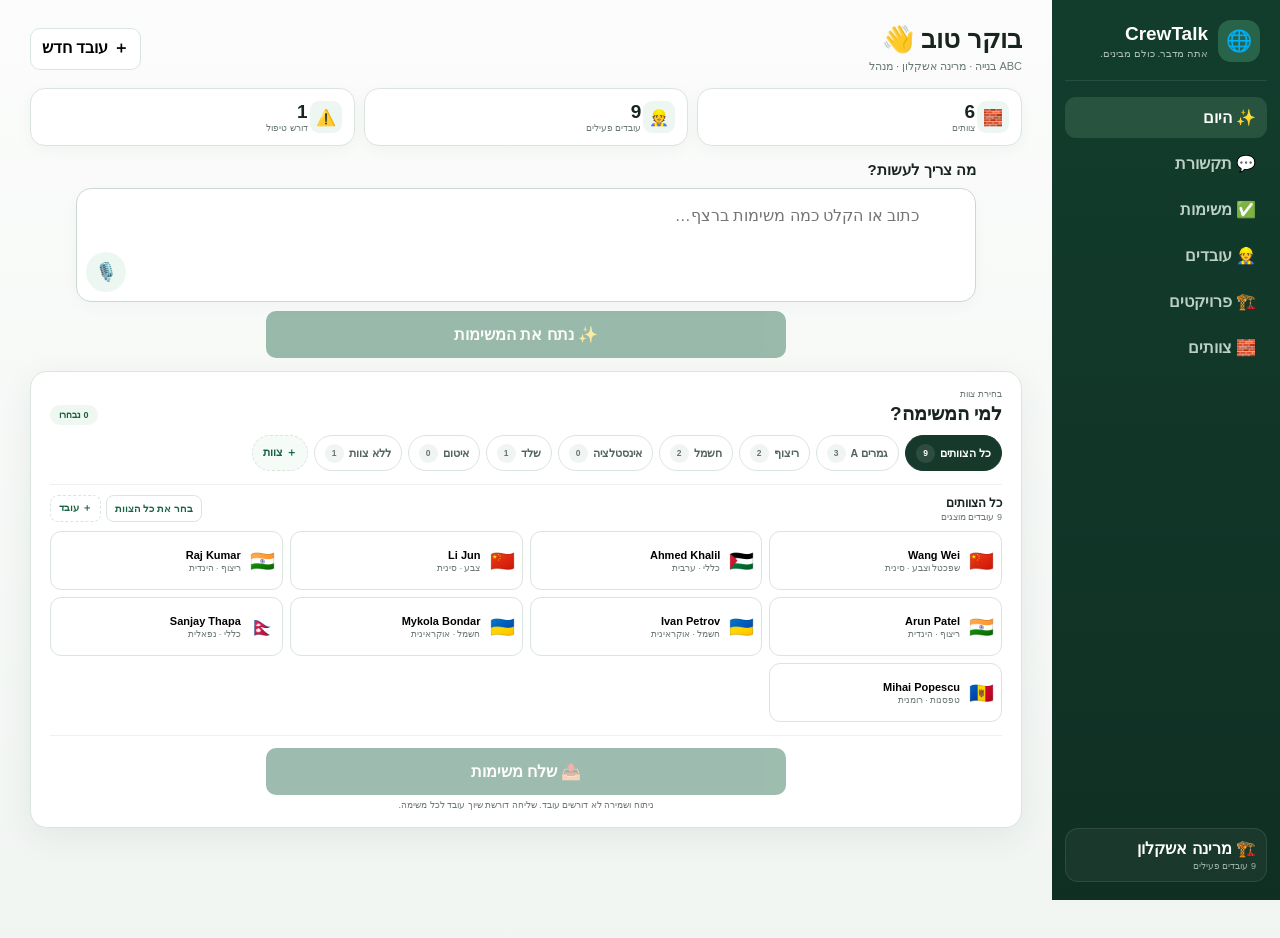
==== commit 86899e5b: "CrewTalk Today V6 task editor" ====
--- a/crewtalk-preview/index.html
+++ b/crewtalk-preview/index.html
@@ -3,108 +3,55 @@
 <head>
 <meta charset="utf-8">
 <meta name="viewport" content="width=device-width,initial-scale=1,viewport-fit=cover">
-<title>CrewTalk — Field UX Preview</title>
+<title>CrewTalk — Today V6</title>
 <style>
-:root{--g:#146b49;--gd:#123d2d;--g2:#2b9a6c;--bg:#f3f6f4;--card:#fff;--ink:#16231d;--mut:#66766e;--line:#dbe5df;--red:#e34b4b;--amber:#b27716;--shadow:0 10px 35px rgba(18,61,45,.09)}
-*{box-sizing:border-box}html{scroll-behavior:smooth}body{margin:0;font-family:Arial,"Noto Sans Hebrew",sans-serif;background:linear-gradient(#fafcfb,#f1f5f2);color:var(--ink);-webkit-font-smoothing:antialiased}button,input,select,textarea{font:inherit}button{cursor:pointer;touch-action:manipulation}button:focus-visible,input:focus-visible,select:focus-visible,textarea:focus-visible{outline:3px solid #91bda7;outline-offset:2px}.sr{position:absolute;width:1px;height:1px;overflow:hidden;clip:rect(0,0,0,0)}
-.app{min-height:100vh}.side{position:fixed;right:0;top:0;bottom:0;width:236px;background:linear-gradient(180deg,#123d2d,#102e23);color:#fff;padding:22px 14px;z-index:20}.brand{display:flex;gap:11px;align-items:center;padding:0 8px 20px;border-bottom:1px solid #ffffff18}.brandIcon{width:44px;height:44px;border-radius:13px;background:#27644a;display:grid;place-items:center;font-size:23px}.brand b{font-size:20px}.brand small{display:block;color:#a9beb3;font-size:11px;margin-top:3px}.side nav{display:grid;gap:5px;margin-top:18px}.side nav button{border:0;background:transparent;color:#b7cabe;border-radius:11px;padding:12px;text-align:right;font-weight:800;display:flex;gap:10px;align-items:center}.side nav button.on{background:#28533f;color:#fff}.siteBadge{position:absolute;bottom:20px;right:14px;left:14px;border:1px solid #ffffff18;border-radius:13px;padding:11px;background:#ffffff08}.siteBadge b,.siteBadge small{display:block}.siteBadge small{color:#9fb5aa;font-size:10px;margin-top:3px}
-.main{margin-right:236px;max-width:1480px;padding:25px 32px 110px}.top{display:flex;justify-content:space-between;align-items:center;gap:14px;margin-bottom:16px}.top h1{font-size:27px;margin:0}.top p{color:var(--mut);font-size:12px;margin:5px 0 0}.topActions{display:flex;gap:8px}.btn,.iconBtn,.primary{border-radius:11px;min-height:44px;font-weight:800}.btn{border:1px solid var(--line);background:#fff;padding:9px 13px}.iconBtn{width:44px;border:1px solid var(--line);background:#fff}.primary{border:0;background:var(--g);color:#fff;padding:11px 16px}.view{display:none}.view.on{display:block}.card{background:#fff;border:1px solid #dce6e0;border-radius:20px;padding:20px;box-shadow:var(--shadow)}.eyebrow{font-size:11px;color:var(--g);font-weight:900}.head{display:flex;justify-content:space-between;align-items:flex-start;gap:14px}.head h2{margin:5px 0 5px;font-size:22px}.head p{color:var(--mut);font-size:12px;line-height:1.55;margin:0}.safe{font-size:11px;background:#eaf6ef;color:#176444;padding:7px 9px;border-radius:999px;font-weight:900;white-space:nowrap}
-.mode{display:grid;grid-template-columns:1fr 1fr;background:#f0f4f2;padding:4px;border-radius:11px;margin:16px 0 12px}.mode button{min-height:44px;border:0;background:transparent;border-radius:8px;font-weight:800;color:#687870}.mode button.on{background:#fff;color:var(--g);box-shadow:0 2px 8px #0000000c}.recipientHead{display:flex;justify-content:space-between;align-items:center}.recipientHead b{font-size:12px}.recipientHead button{border:0;background:transparent;color:var(--g);font-weight:800;font-size:11px}.recipients{display:flex;gap:8px;overflow:auto;padding:9px 1px 12px;scrollbar-width:none}.recipients::-webkit-scrollbar{display:none}.recipient{min-width:160px;min-height:58px;background:#fff;border:1px solid var(--line);border-radius:14px;padding:8px;text-align:right;display:grid;grid-template-columns:30px 1fr 20px;gap:7px;align-items:center}.recipient.on{background:#edf8f1;border-color:#74a98e}.recipient .flag{font-size:21px}.recipient b,.recipient small{display:block}.recipient b{font-size:12px}.recipient small{font-size:9px;color:var(--mut);margin-top:3px}.checkmark{color:var(--g);font-weight:900}
-.recordHero{position:relative;display:grid;grid-template-columns:1fr 145px;grid-template-areas:"copy mic" "meta mic";align-items:center;gap:8px 24px;min-height:220px;padding:24px 27px;border-radius:22px;color:#fff;background:radial-gradient(circle at 88% 48%,#3d9a7050,transparent 31%),linear-gradient(135deg,#0e432e,#163c30 62%,#1a4836);overflow:hidden}.recordHero:after{content:"";position:absolute;width:300px;height:300px;border-radius:50%;border:1px solid #ffffff12;left:-150px;bottom:-190px}.recordCopy{grid-area:copy}.recordTag{display:inline-block;border:1px solid #ffffff1f;background:#ffffff13;border-radius:999px;padding:6px 9px;font-size:10px;font-weight:900}.recordCopy h3{font-size:25px;margin:8px 0}.recordCopy p{color:#c8ddd2;line-height:1.6;font-size:12px;margin:0;max-width:690px}.mic{grid-area:mic;justify-self:center;width:116px;height:116px;border:0;border-radius:50%;background:#fff;color:var(--g);font-size:44px;display:grid;place-items:center;box-shadow:0 14px 38px #0006,0 0 0 10px #ffffff14;transition:.16s}.mic:active{transform:scale(.96)}.mic.recording{background:var(--red);color:#fff;animation:pulse 1.3s infinite}.recordMeta{grid-area:meta;display:flex;gap:10px;align-items:center}.recordMeta b{font-variant-numeric:tabular-nums}.recordMeta small{color:#a9c8b8}@keyframes pulse{50%{box-shadow:0 14px 38px #0005,0 0 0 17px #e34b4b35,0 0 0 30px #e34b4b12}}.wave{position:absolute;bottom:10px;right:27px;left:27px;display:flex;gap:4px;justify-content:flex-start;align-items:center;height:17px;opacity:.45}.wave span{width:3px;background:#c5ead6;border-radius:99px;animation:wave 1s infinite ease-in-out}.wave span:nth-child(2n){animation-delay:.15s}.wave span:nth-child(3n){animation-delay:.3s}@keyframes wave{0%,100%{height:5px}50%{height:17px}}
-.or{display:flex;align-items:center;gap:10px;color:#849188;font-size:10px;margin:13px 0}.or:before,.or:after{content:"";height:1px;background:var(--line);flex:1}.instruction{width:100%;min-height:94px;border:1px solid var(--line);background:#fbfcfb;border-radius:13px;padding:13px;resize:vertical;line-height:1.6}.instruction:focus{border-color:#76a990;box-shadow:0 0 0 3px #146b4912;outline:none}.steps{display:flex;gap:5px;justify-content:center;flex-wrap:wrap;margin:11px 0}.steps span{font-size:9px;font-weight:800;color:#687970;background:#f1f5f2;border:1px solid #e6ece8;border-radius:999px;padding:5px 7px}.analyze{width:100%;min-height:52px}.hint{font-size:11px;color:#765d19;background:#fff8e7;border:1px solid #f1e3b8;padding:8px 10px;border-radius:9px;margin-bottom:9px}.recordingStatus{display:none}.recordingStatus.on{display:block}
-.stats{display:grid;grid-template-columns:repeat(3,1fr);gap:10px;margin:14px 0}.stat{background:#fff;border:1px solid var(--line);border-radius:15px;padding:13px;display:grid;grid-template-columns:38px 1fr;align-items:center;box-shadow:0 4px 15px #163c2b0b}.stat i{grid-row:1/3;font-style:normal;width:36px;height:36px;background:#edf6f1;border-radius:10px;display:grid;place-items:center}.stat b{font-size:20px}.stat span{font-size:10px;color:var(--mut)}
-.sectionHead{display:flex;justify-content:space-between;align-items:flex-start;gap:12px;margin-bottom:15px}.sectionHead h2{margin:4px 0}.sectionHead p{margin:0;color:var(--mut);font-size:11px}.grid{display:grid;grid-template-columns:repeat(3,1fr);gap:10px}.item{border:1px solid var(--line);border-radius:14px;padding:13px;background:#fff}.item h3{margin:0 0 4px;font-size:14px}.item p,.item small{font-size:10px;color:var(--mut)}.pills{display:flex;flex-wrap:wrap;gap:5px;margin:9px 0}.pill{background:#edf5f0;color:#416354;border-radius:999px;padding:5px 7px;font-size:9px;font-weight:800}.table{display:grid}.row{display:grid;grid-template-columns:1.2fr 1fr .95fr 1.1fr .7fr 44px;gap:8px;align-items:center;padding:10px;border-bottom:1px solid #edf1ef;font-size:11px}.row.header{font-size:9px;font-weight:900;color:var(--mut);background:#f7f9f8;border-radius:9px}.row small{display:block;color:var(--mut);font-size:9px;margin-top:2px}.row .person{display:flex;gap:7px;align-items:center}.row .person i{font-style:normal;font-size:19px}.empty{padding:30px;text-align:center;color:var(--mut);font-size:11px}.task{border:1px solid var(--line);border-radius:13px;padding:12px;margin-top:8px}.taskTop{display:flex;justify-content:space-between}.task p{font-size:11px;color:#45564e}.status{padding:5px 7px;border-radius:999px;font-size:9px;font-weight:900;background:#e9f3ed;color:#2a6a4b}.status.problem{background:#fdeaea;color:#a23535}
-.moreCards{display:grid;grid-template-columns:repeat(2,1fr);gap:10px}.moreCards button{border:1px solid var(--line);background:#fff;border-radius:14px;padding:14px;text-align:right}.moreCards b,.moreCards small{display:block}.moreCards small{color:var(--mut);font-size:10px;margin-top:4px}
-.overlay{display:none;position:fixed;inset:0;background:#0d251b8a;z-index:100;align-items:flex-start;justify-content:center;padding:4vh 14px 14px;backdrop-filter:blur(4px)}.overlay.on{display:flex}.modal{width:min(720px,100%);max-height:92vh;overflow:auto;background:#fff;border-radius:22px;box-shadow:0 25px 80px #0005}.modalHead{position:sticky;top:0;background:#ffffffef;backdrop-filter:blur(12px);z-index:4;display:flex;justify-content:space-between;align-items:center;padding:17px 19px;border-bottom:1px solid #edf1ef}.modalHead h3{margin:0;font-size:18px}.close{width:42px;height:42px;border-radius:10px;border:1px solid var(--line);background:#fff}.form{display:grid;grid-template-columns:1fr 1fr;gap:13px 15px;padding:17px 19px 22px}.form label{font-size:11px;font-weight:900}.form label>small{font-weight:500;color:#89958e}.form input,.form select,.form textarea{display:block;width:100%;min-height:47px;margin-top:6px;border:1px solid #cbd8d1;border-radius:11px;padding:10px 11px;background:#fff}.form textarea{min-height:90px;resize:vertical;line-height:1.5}.full{grid-column:1/-1}.formSection{grid-column:1/-1;background:#f3f8f5;border:1px solid #e1ebe5;border-radius:11px;padding:10px}.formSection b,.formSection small{display:block}.formSection small{font-size:9px;color:var(--mut);margin-top:3px}.phone{display:grid;grid-template-columns:145px 1fr;gap:8px;margin-top:6px}.phone select,.phone input{margin:0}.fieldHelp{font-size:9px!important;font-weight:500!important;color:#78877f!important;line-height:1.4;display:block;margin-top:5px!important}.inlineCreate{grid-column:1/-1;border:1px solid #cfe1d7;background:#f3faf6;border-radius:12px;padding:11px}.inlineCreate b{color:var(--g)}.inlineFields{display:grid;grid-template-columns:1fr 1fr;gap:8px;margin-top:8px}.inlineFields input,.inlineFields select{margin:0}.inlineActions{display:flex;gap:8px;justify-content:flex-end;margin-top:8px}.smallBtn{border:0;border-radius:8px;padding:8px 10px;font-weight:800}.smallBtn.green{background:var(--g);color:#fff}.smallBtn.grey{background:#e9eeeb}.check{display:flex!important;align-items:center;gap:8px;border:1px solid #e6ece8;border-radius:10px;padding:10px;background:#fafcfa}.check input{width:18px!important;height:18px!important;margin:0!important;min-height:auto!important;accent-color:var(--g)}.saveBar{grid-column:1/-1;position:sticky;bottom:-22px;padding:20px 0 2px;background:linear-gradient(transparent,#fff 25%)}.saveBar .primary{width:100%;min-height:52px}
-.approval{display:none;margin-top:14px;border-top:1px solid var(--line);padding-top:14px}.approval.on{display:block}.compare{display:grid;grid-template-columns:1fr 1fr;gap:9px}.compare>div{border:1px solid var(--line);background:#fafcfa;border-radius:11px;padding:11px}.compare small{font-size:9px;font-weight:900;color:var(--mut)}.compare p{font-size:11px;line-height:1.55}.actions{display:grid;grid-template-columns:.65fr 1.35fr;gap:8px;margin-top:10px}.actions button{min-height:45px;border-radius:10px;font-weight:800}.actions .back{border:1px solid var(--line);background:#fff}.translation{border:1px solid var(--line);border-radius:11px;padding:10px;margin-top:8px}.translation .taskTop b{font-size:11px}.translation p{font-size:11px;line-height:1.6;background:#f8faf9;padding:9px;border-radius:8px}.good{background:#e5f5ea;color:#256b48;border-radius:999px;padding:5px 7px;font-size:9px;font-weight:900}.send{background:#168755}
-.mobileNav,.sheetBack{display:none}
-@media(max-width:850px){.side{display:none}.main{margin:0;padding:13px 12px 104px}.top{align-items:flex-start}.top h1{font-size:22px}.topActions .btn{display:none}.card{padding:14px;border-radius:18px}.head h2{font-size:21px}.safe{display:none}.recordHero{grid-template-columns:1fr;grid-template-areas:"copy" "mic" "meta";text-align:center;min-height:320px;padding:19px 15px;gap:10px}.recordTag{margin:auto}.recordCopy h3{font-size:23px}.recordCopy p{font-size:11px}.mic{width:132px;height:132px;font-size:48px}.recordMeta{justify-content:center;display:grid;gap:2px}.wave{justify-content:center}.stats{gap:6px}.stat{padding:9px 7px;grid-template-columns:30px 1fr}.stat i{width:29px;height:29px}.stat b{font-size:17px}.stat span{font-size:8px}.grid,.moreCards{grid-template-columns:1fr}.row.header{display:none}.row{grid-template-columns:1fr 1fr;border:1px solid var(--line);border-radius:11px;margin-bottom:7px}.row>div:nth-child(3),.row>div:nth-child(5){display:none}.form{grid-template-columns:1fr;padding:14px 14px calc(24px + env(safe-area-inset-bottom))}.full,.formSection,.inlineCreate,.saveBar{grid-column:1}.form input,.form select,.form textarea{font-size:16px;min-height:50px}.phone{grid-template-columns:128px 1fr}.inlineFields{grid-template-columns:1fr}.overlay{align-items:flex-end;padding:0}.modal{max-height:94dvh;border-radius:24px 24px 0 0;width:100%}.modalHead{padding:15px}.mobileNav{position:fixed;display:grid;grid-template-columns:1fr 1fr 1.18fr 1fr 1fr;bottom:max(8px,env(safe-area-inset-bottom));left:9px;right:9px;background:#17392cf2;border:1px solid #ffffff16;border-radius:20px;padding:7px;z-index:80;box-shadow:0 16px 44px #0005;backdrop-filter:blur(12px)}.mobileNav button{border:0;background:transparent;color:#b2c7bc;min-height:52px;border-radius:11px;display:grid;place-items:center;align-content:center;gap:2px;padding:3px}.mobileNav button.on{background:#2a6148;color:#fff}.mobileNav button span{font-size:19px}.mobileNav button small{font-size:8px;font-weight:900}.mobileNav .recordFab{width:74px;height:74px;min-height:74px;border-radius:50%;background:linear-gradient(145deg,#2b9a6c,#146b49);color:#fff;justify-self:center;transform:translateY(-19px);box-shadow:0 10px 28px #082d1f6b,0 0 0 7px #f3f6f4}.recordFab span{font-size:27px!important}.sheetBack{display:none;position:fixed;inset:0;background:#0d251b75;z-index:90;align-items:end}.sheetBack.on{display:grid}.sheet{background:#fff;border-radius:24px 24px 0 0;padding:7px 14px calc(18px + env(safe-area-inset-bottom))}.handle{width:38px;height:4px;background:#d8dedb;border-radius:99px;margin:3px auto 10px}.sheet button{width:100%;min-height:62px;border:0;border-top:1px solid #edf1ef;background:#fff;text-align:right;display:grid;grid-template-columns:42px 1fr;align-items:center}.sheet button span{font-size:23px;text-align:center}.sheet button b,.sheet button small{display:block}.sheet button small{font-size:9px;color:var(--mut);margin-top:2px}}
-@media(prefers-reduced-motion:reduce){*,*:before,*:after{animation:none!important;transition:none!important;scroll-behavior:auto!important}}
-
-/* Today v3 */
-.todayStats{margin:18px 0 14px}.todayPicker{background:#fff;border:1px solid var(--line);border-radius:18px;padding:18px;box-shadow:0 8px 26px #143c2a0b}.todayHead{display:flex;align-items:flex-end;justify-content:space-between;gap:12px;margin-bottom:13px}.todayHead small{display:block;color:var(--g);font-size:10px;font-weight:900}.todayHead h2{margin:3px 0 0;font-size:20px}.selectedBadge{background:#eef7f2;color:var(--g);border:1px solid #dbece2;border-radius:999px;padding:6px 9px;font-size:10px;font-weight:900}.teamTabs{display:flex;flex-wrap:wrap;gap:7px;margin-bottom:14px}.teamTabs button{border:1px solid var(--line);background:#fff;border-radius:999px;min-height:37px;padding:7px 11px;font-size:11px;font-weight:900;color:#52645b}.teamTabs button.on{background:#17392c;color:#fff;border-color:#17392c}.teamTabs small{display:inline-grid;place-items:center;margin-right:5px;min-width:20px;height:20px;border-radius:999px;background:#f0f4f2;color:#66766e;font-size:9px}.teamTabs button.on small{background:#ffffff19;color:#fff}.pickerHead{display:flex;align-items:center;justify-content:space-between;border-top:1px solid #edf1ee;padding-top:11px;margin-bottom:9px}.pickerHead div{display:grid;gap:2px}.pickerHead b{font-size:12px}.pickerHead small{font-size:9px;color:var(--mut)}.pickerHead button{border:0;background:transparent;color:var(--g);font-weight:900;font-size:11px}.workerGridV3{display:grid;grid-template-columns:repeat(auto-fill,minmax(170px,1fr));gap:8px}.workerGridV3 .recipient{min-width:0;width:100%;min-height:61px}.taskInputV3{max-width:820px;margin:18px auto 0;display:grid;gap:9px}.taskInputV3 label{font-size:14px;font-weight:900}.taskInputV3 textarea{width:100%;min-height:122px;border:1px solid #cbd8d1;background:#fff;border-radius:14px;padding:14px;resize:vertical;line-height:1.65;outline:none}.taskInputV3 textarea:focus{border-color:#71a189;box-shadow:0 0 0 4px #17624213}.recordOnlyV3{display:grid;place-items:center;gap:6px;padding:8px 0 2px}.micV3{width:104px;height:104px;border:0;border-radius:50%;background:var(--g);color:#fff;font-size:38px;display:grid;place-items:center;box-shadow:0 12px 30px #1762423b,0 0 0 8px #17624210}.micV3.recording{background:var(--red);animation:pulse 1.3s infinite}.recordOnlyV3 b{font-size:11px}.recordOnlyV3 small{font-size:9px;color:#ad3e3e}.taskInputV3 .analyze{max-width:520px;margin:auto}.safeLine{text-align:center;color:#77867e;font-size:9px}.todayPicker+.taskInputV3{margin-top:16px}
-@media(max-width:850px){.todayStats{margin:12px 0}.todayPicker{padding:13px 11px;border-radius:16px}.teamTabs{gap:5px}.teamTabs button{font-size:10px;padding:6px 9px;min-height:34px}.workerGridV3{grid-template-columns:repeat(2,minmax(0,1fr));gap:7px}.workerGridV3 .recipient{min-width:0;padding:8px 6px;grid-template-columns:28px 1fr 17px}.workerGridV3 .flag{font-size:19px}.workerGridV3 b{font-size:10.5px}.workerGridV3 small{font-size:8px}.taskInputV3{margin-top:14px;padding-bottom:7px}.taskInputV3 textarea{min-height:108px;font-size:16px}.micV3{width:94px;height:94px;font-size:35px}}
-
-/* Today V4 overrides */
-.todayPicker{padding:18px}.teamTabs{display:flex!important;flex-wrap:nowrap!important;gap:7px!important;overflow-x:auto!important;-webkit-overflow-scrolling:touch;scroll-snap-type:x proximity;padding:2px 1px 7px;margin-bottom:14px}.teamTabs button{flex:0 0 auto!important;white-space:nowrap;scroll-snap-align:start}.teamTabs .addTeamChip{border-style:dashed;color:var(--g);background:#f5fbf7}.pickerHead{gap:10px}.pickerActions{display:flex;align-items:center;gap:6px;flex-wrap:wrap}.pickerActions button{border:1px solid var(--line)!important;background:#fff!important;color:var(--g)!important;font-weight:900!important;font-size:10px!important;border-radius:9px;padding:7px 9px}.pickerActions .addWorker{border-style:dashed!important}.taskInputV3{max-width:900px;margin:0 auto 16px;display:grid;gap:9px}.taskBoxV4{position:relative;border:1px solid #cbd8d1;background:#fff;border-radius:14px;box-shadow:0 4px 15px #143c2a08}.taskBoxV4:focus-within{border-color:#71a189;box-shadow:0 0 0 4px #17624213}.taskBoxV4 textarea{display:block;width:100%;min-height:112px;max-height:220px;border:0;background:transparent;padding:14px 56px 14px 14px;resize:none;line-height:1.65;outline:none;overflow-y:hidden}.taskActionsV4{position:absolute;left:9px;bottom:9px;display:flex;align-items:center;gap:6px}.micV4{width:40px;height:40px;border:0;border-radius:50%;background:#edf7f1;color:var(--g);font-size:19px;display:grid;place-items:center}.micV4.recording{background:var(--red);color:#fff}.timerV4{font-size:10px;font-weight:900;color:#a63838;background:#fff1f1;border:1px solid #efcccc;border-radius:999px;padding:5px 7px}.taskInputV3 .analyze{width:100%;max-width:520px;margin:auto}.mobileNav{grid-template-columns:repeat(4,1fr)!important}.mobileNav .recordFab{display:none!important}
-@media(max-width:850px){.taskInputV3{margin:0 0 13px}.taskBoxV4 textarea{min-height:105px;max-height:205px;font-size:16px}.todayPicker{padding:13px 11px}.teamTabs{gap:5px!important}.pickerHead{align-items:flex-start}.pickerActions{justify-content:flex-end}}
-.sendTasksArea{display:grid;gap:6px;margin-top:13px;padding-top:13px;border-top:1px solid #edf1ee}.sendTasksBtn{width:100%;min-height:48px;font-size:13px}.sendTasksArea small{text-align:center;color:var(--mut);font-size:9px}
+:root{--g:#176242;--gd:#123b2c;--ink:#18251f;--mut:#6a7a71;--bg:#f4f7f5;--card:#fff;--line:#dbe5df;--red:#c94949;--amber:#8a6819;--shadow:0 10px 34px rgba(18,59,44,.07)}*{box-sizing:border-box}html{scroll-behavior:smooth}body{margin:0;font-family:Arial,"Noto Sans Hebrew",sans-serif;background:linear-gradient(#fbfcfb,#f1f5f2);color:var(--ink);-webkit-font-smoothing:antialiased}button,input,select,textarea{font:inherit}button{cursor:pointer;touch-action:manipulation}button:focus-visible,input:focus-visible,select:focus-visible,textarea:focus-visible{outline:3px solid #91bda7;outline-offset:2px}.app{min-height:100vh}.side{position:fixed;inset:0 0 0 auto;width:228px;background:linear-gradient(#123d2d,#102f23);color:#fff;padding:20px 13px;z-index:20}.brand{display:flex;gap:10px;align-items:center;padding:0 7px 18px;border-bottom:1px solid #ffffff18}.brandIcon{width:42px;height:42px;border-radius:13px;background:#27644a;display:grid;place-items:center;font-size:21px}.brand b{font-size:19px}.brand small{display:block;color:#acc2b6;font-size:10px;margin-top:3px}.side nav{display:grid;gap:5px;margin-top:16px}.side nav button{border:0;background:transparent;color:#bdd0c5;border-radius:11px;padding:11px;text-align:right;font-weight:800}.side nav button.on{background:#28533f;color:#fff}.siteBadge{position:absolute;bottom:18px;right:13px;left:13px;background:#ffffff0b;border:1px solid #ffffff18;border-radius:13px;padding:10px}.siteBadge b,.siteBadge small{display:block}.siteBadge small{font-size:9px;color:#9eb5a9;margin-top:3px}.main{margin-right:228px;padding:24px 30px 110px;max-width:1480px}.top{display:flex;justify-content:space-between;gap:14px;align-items:center}.top h1{font-size:26px;margin:0}.top p{margin:5px 0 0;color:var(--mut);font-size:11px}.top button{border:1px solid var(--line);background:#fff;border-radius:10px;min-height:42px;padding:8px 11px;font-weight:800}.view{display:none}.view.on{display:block}.stats{display:grid;grid-template-columns:repeat(3,1fr);gap:9px;margin:15px 0}.stat{background:#fff;border:1px solid var(--line);border-radius:15px;padding:12px;box-shadow:0 4px 15px #153b2a0b;display:grid;grid-template-columns:34px 1fr;align-items:center}.stat i{grid-row:1/3;font-style:normal;width:32px;height:32px;border-radius:9px;background:#edf6f1;display:grid;place-items:center}.stat b{font-size:19px}.stat span{font-size:9px;color:var(--mut)}.composer{display:grid;gap:13px}.taskInput{max-width:900px;width:100%;margin:auto;display:grid;gap:9px}.taskInput label{font-size:15px;font-weight:900}.textBox{position:relative;background:#fff;border:1px solid #cbd8d1;border-radius:15px;box-shadow:0 4px 15px #143c2a08}.textBox:focus-within{border-color:#71a189;box-shadow:0 0 0 4px #17624213}.textBox textarea{width:100%;display:block;min-height:112px;max-height:220px;border:0;background:transparent;resize:none;outline:0;padding:14px 56px 14px 14px;line-height:1.65;overflow-y:hidden}.micWrap{position:absolute;left:9px;bottom:9px;display:flex;align-items:center;gap:5px}.mic{width:40px;height:40px;border:0;border-radius:50%;background:#edf7f1;color:var(--g);display:grid;place-items:center;font-size:18px}.mic.recording{background:var(--red);color:#fff}.timer{font-size:9px;font-weight:900;color:#a63838;background:#fff1f1;border:1px solid #efcccc;border-radius:999px;padding:5px 7px}.primary{border:0;background:var(--g);color:#fff;border-radius:10px;min-height:47px;font-weight:900;padding:10px 14px}.primary:disabled{opacity:.42;cursor:not-allowed}.analyze{width:100%;max-width:520px;margin:auto}.picker{background:#fff;border:1px solid var(--line);border-radius:17px;padding:17px 19px;box-shadow:var(--shadow)}.pickerTitle{display:flex;justify-content:space-between;align-items:end;gap:10px;margin-bottom:10px}.pickerTitle small{display:block;color:var(--mut);font-size:9px}.pickerTitle h2{font-size:19px;margin:3px 0 0}.selectedCount{background:#eef7f2;color:var(--g);border-radius:999px;padding:5px 9px;font-size:9px;font-weight:900}.teamTabs{display:flex;flex-wrap:wrap;gap:6px;margin-bottom:13px}.teamTabs button{border:1px solid var(--line);background:#fff;border-radius:999px;min-height:36px;padding:7px 10px;font-size:10.5px;font-weight:900;color:#52645b;display:inline-flex;align-items:center;gap:5px}.teamTabs button.on{background:#17392c;color:#fff;border-color:#17392c}.teamTabs button.add{border-style:dashed;color:var(--g);background:#f5fbf7}.teamTabs small{min-width:19px;height:19px;border-radius:999px;background:#f0f4f2;color:#66766e;display:grid;place-items:center;font-size:8.5px}.teamTabs button.on small{background:#ffffff1a;color:#fff}.workerHead{display:flex;justify-content:space-between;align-items:center;gap:10px;border-top:1px solid #edf1ee;padding-top:10px;margin-bottom:9px}.workerHead>div:first-child{display:grid;gap:2px}.workerHead b{font-size:12px}.workerHead small{font-size:9px;color:var(--mut)}.workerActions{display:flex;gap:5px;flex-wrap:wrap}.workerActions button{border:1px solid var(--line);background:#fff;border-radius:8px;padding:6px 8px;font-size:9.5px;font-weight:900;color:var(--g)}.workerActions .add{border-style:dashed}.workers{display:grid;grid-template-columns:repeat(4,minmax(0,1fr));gap:7px}.worker{min-width:0;border:1px solid var(--line);background:#fff;border-radius:11px;min-height:59px;padding:7px;display:grid;grid-template-columns:28px minmax(0,1fr) 17px;align-items:center;gap:6px;text-align:right}.worker.on{background:#eef8f2;border-color:#78aa91}.worker .flag{font-size:20px}.worker b,.worker small{display:block;overflow:hidden;text-overflow:ellipsis;white-space:nowrap}.worker b{font-size:11px}.worker small{font-size:8.5px;color:var(--mut);margin-top:2px}.sendArea{display:grid;gap:5px;justify-items:center;margin-top:13px;padding-top:12px;border-top:1px solid #edf1ee}.sendArea .primary{width:100%;max-width:520px}.sendArea small{font-size:9px;color:var(--mut);text-align:center}.notice{position:fixed;left:18px;bottom:18px;z-index:150;background:#17392c;color:#fff;border-radius:10px;padding:10px 12px;box-shadow:0 12px 35px #0003;font-size:11px;max-width:360px}.card{background:#fff;border:1px solid var(--line);border-radius:17px;padding:18px;box-shadow:var(--shadow)}.tasksHead{display:flex;justify-content:space-between;gap:14px;align-items:flex-start}.tasksHead h2{margin:4px 0}.tasksHead p{margin:0;color:var(--mut);font-size:10px}.summary{display:flex;gap:5px;flex-wrap:wrap;justify-content:flex-end}.summary span{min-width:64px;border:1px solid var(--line);background:#f5f7f6;border-radius:9px;padding:6px 7px;text-align:center;font-size:8px;color:var(--mut)}.summary b{display:block;font-size:14px;color:var(--ink)}.toolbar{display:grid;grid-template-columns:1fr 160px;gap:7px;margin:13px 0}.toolbar input,.toolbar select{border:1px solid var(--line);border-radius:9px;background:#fff;padding:9px;min-height:42px}.taskList{display:grid;gap:8px}.taskCard{border:1px solid var(--line);border-radius:12px;padding:11px;display:flex;justify-content:space-between;gap:12px}.taskMain{min-width:0;flex:1}.taskTitle{display:flex;justify-content:space-between;gap:8px}.taskTitle>b{font-size:12px}.badges{display:flex;gap:4px;flex-wrap:wrap;justify-content:flex-end}.badge{font-size:8px;border-radius:999px;background:#f2f5f3;border:1px solid var(--line);padding:4px 6px}.badge.warn{background:#fff6df;border-color:#ecd7a1;color:#795a13}.badge.un{background:#fff0ef;border-color:#eccbc8;color:#9b4039}.taskCard small{color:var(--mut);font-size:9px}.taskCard p{font-size:11px;line-height:1.55;margin:6px 0}.assignees{display:flex;gap:4px;flex-wrap:wrap}.assignees span{background:#f1f5f2;border-radius:999px;padding:4px 6px;font-size:8.5px}.taskSide{text-align:left;min-width:104px}.status{display:inline-block;background:#eef2ef;border-radius:999px;padding:5px 7px;font-size:8.5px;font-weight:900}.status.problem{background:#fde9e7;color:#9d3e37}.status.completed{background:#e7f6ed;color:#217049}.editBtn{width:100%;margin-top:7px;border:1px solid var(--line);background:#fff;border-radius:8px;padding:6px;font-size:9px;font-weight:900}.modalBack{display:none;position:fixed;inset:0;background:#0d251b8a;z-index:200;align-items:flex-start;justify-content:center;padding:4vh 12px 12px;backdrop-filter:blur(4px)}.modalBack.on{display:flex}.modal{width:min(760px,100%);max-height:92vh;overflow:auto;background:#fff;border-radius:20px;box-shadow:0 25px 80px #0005}.modalHead{position:sticky;top:0;z-index:5;background:#ffffffee;backdrop-filter:blur(12px);display:flex;justify-content:space-between;align-items:center;padding:15px 17px;border-bottom:1px solid #edf1ef}.modalHead h3{font-size:17px;margin:0}.close{width:39px;height:39px;border:1px solid var(--line);border-radius:9px;background:#fff}.editor{padding:14px 16px 0;display:grid;gap:12px}.intro{display:flex;justify-content:space-between;gap:12px;align-items:flex-start}.intro b,.intro small{display:block}.intro b{font-size:13px}.intro small{font-size:9.5px;color:var(--mut);margin-top:3px}.legend{display:flex;gap:5px;flex-wrap:wrap}.legend span{border:1px solid var(--line);background:#f7f9f8;border-radius:999px;padding:4px 6px;font-size:8px}.preview{background:#fffaf0;border:1px solid #eee1b8;border-radius:9px;padding:8px 9px}.preview small{display:block;color:#876d28;font-size:8.5px;font-weight:900;margin-bottom:4px}.preview p{margin:0;font-size:10.5px;line-height:1.65}.preview mark,.legend mark{background:#fff0a8;color:#513b00;border-radius:3px;padding:0 2px;font-weight:900}.editorTasks{display:grid;gap:10px}.editorTask{border:1px solid var(--line);border-radius:12px;padding:10px;display:grid;gap:9px}.taskTools{display:flex;justify-content:space-between}.num{width:28px;height:28px;background:#17392c;color:#fff;border-radius:8px;display:grid;place-items:center;font-size:11px;font-weight:900}.toolBtns{display:flex;gap:4px}.toolBtns button{width:32px;height:32px;border:1px solid var(--line);background:#fff;border-radius:7px}.toolBtns .del{color:#a13d36}.fields{display:grid;grid-template-columns:1fr 1fr;gap:8px}.fields label{display:grid;gap:4px;font-size:9px;font-weight:900}.fields input,.fields textarea,.fields select{width:100%;border:1px solid #ced9d3;border-radius:8px;padding:9px;background:#fff}.fields textarea{min-height:78px;resize:vertical;line-height:1.5}.fields .full{grid-column:1/-1}.checks{display:flex;gap:6px;flex-wrap:wrap}.checks label{border:1px solid var(--line);border-radius:8px;padding:7px;font-size:9px}.assignBox{border-top:1px solid #edf1ee;padding-top:8px;display:grid;gap:6px}.assignBox b{font-size:10px}.assignBox small{font-size:8.5px;color:var(--mut)}.chips{display:flex;gap:5px;flex-wrap:wrap}.chips button{border:1px solid var(--line);background:#fff;border-radius:999px;padding:5px 8px;font-size:9px;font-weight:800}.chips button.on{background:#e9f7ef;border-color:#75a98e;color:var(--g)}.addTask{border:1.5px dashed #9fc0ae;background:#f5fbf7;color:var(--g);border-radius:10px;min-height:42px;font-weight:900}.modalFoot{position:sticky;bottom:0;background:linear-gradient(transparent,#fff 18%);padding:20px 0 calc(12px + env(safe-area-inset-bottom));display:flex;justify-content:space-between;gap:7px}.secondary{border:1px solid var(--line);background:#fff;border-radius:9px;min-height:44px;padding:9px 12px;font-weight:800}.modalFoot .primary{flex:1}.editForm{padding:14px 16px calc(16px + env(safe-area-inset-bottom));display:grid;gap:10px}.editForm label{display:grid;gap:4px;font-size:9px;font-weight:900}.editForm input,.editForm textarea,.editForm select{border:1px solid #ced9d3;border-radius:8px;padding:9px;background:#fff}.editForm textarea{min-height:100px;resize:vertical}.editGrid{display:grid;grid-template-columns:1fr 1fr;gap:8px}.delete{border:1px solid #eccbc8;background:#fff4f3;color:#a13d36;border-radius:9px;padding:9px 11px;font-weight:900}.mobileNav{display:none}.placeholder{padding:35px;text-align:center;color:var(--mut)}
+@media(max-width:850px){.side{display:none}.main{margin:0;padding:13px 11px 92px}.top h1{font-size:22px}.top .desktopOnly{display:none}.stats{gap:7px;margin:11px 0}.stat{min-height:68px;padding:9px 7px;grid-template-columns:28px 1fr}.stat i{width:28px;height:28px}.stat b{font-size:17px}.taskInput label{font-size:14px}.textBox textarea{font-size:16px;min-height:105px;max-height:205px}.picker{padding:13px 11px}.pickerTitle h2{font-size:17px}.teamTabs{gap:5px}.teamTabs button{font-size:10px;padding:6px 8px;min-height:34px}.workerHead{align-items:flex-start}.workers{grid-template-columns:repeat(2,minmax(0,1fr));gap:6px}.worker{padding:7px 6px;grid-template-columns:26px minmax(0,1fr) 15px}.worker .flag{font-size:18px}.worker b{font-size:10px}.worker small{font-size:7.8px}.mobileNav{position:fixed;display:grid;grid-template-columns:repeat(4,1fr);right:0;left:0;bottom:0;z-index:100;background:#ffffffed;backdrop-filter:blur(15px);border-top:1px solid var(--line);padding:6px 5px calc(5px + env(safe-area-inset-bottom))}.mobileNav button{border:0;background:transparent;color:#718077;display:grid;place-items:center;gap:2px;font-size:17px}.mobileNav button.on{color:var(--g)}.mobileNav small{font-size:8px}.tasksHead{display:grid}.summary{justify-content:flex-start}.toolbar{grid-template-columns:1fr}.taskCard{display:block}.taskSide{text-align:right;margin-top:9px}.editBtn{width:auto}.intro{display:grid}.fields{grid-template-columns:1fr}.fields .full{grid-column:1}.modalBack{padding:0;align-items:flex-end}.modal{width:100%;max-height:94dvh;border-radius:22px 22px 0 0}.editor{padding:12px 12px 0}.modalHead{padding:13px 14px}.editGrid{grid-template-columns:1fr}.editForm input,.editForm textarea,.editForm select,.fields input,.fields textarea{font-size:16px}.modalFoot{padding-bottom:calc(10px + env(safe-area-inset-bottom))}}
 </style>
 </head>
 <body>
-<div class="app">
-<aside class="side"><div class="brand"><div class="brandIcon">🌐</div><div><b>CrewTalk</b><small>אתה מדבר. כולם מבינים.</small></div></div><nav id="sideNav">
-<button class="on" data-view="today">✨ היום</button><button data-view="communication">💬 תקשורת</button><button data-view="tasks">✅ משימות</button><button data-view="workers">👷 עובדים</button><button data-view="projects">🏗️ פרויקטים</button><button data-view="teams">🧱 צוותים</button><button data-view="terms">📚 מילון</button><button data-view="members">👥 הנהלה</button>
-</nav><div class="siteBadge"><b>🏗️ מרינה אשקלון</b><small id="activeWorkersSide">4 עובדים פעילים</small></div></aside>
-<main class="main"><header class="top"><div><h1 id="pageTitle">בוקר טוב 👋</h1><p>ABC בנייה · מרינה אשקלון · מנהל</p></div><div class="topActions"><button class="btn" onclick="showView('workers');openModal('worker')">＋ עובד חדש</button><button class="iconBtn" aria-label="רענון">↻</button></div></header>
-
-<section class="view on" id="today">
-<div class="stats todayStats"><div class="stat"><i>🧱</i><b id="teamCountStat">3</b><span>צוותים</span></div><div class="stat"><i>👷</i><b id="workerCountStat">9</b><span>עובדים פעילים</span></div><div class="stat"><i>⚠️</i><b>1</b><span>דורש טיפול</span></div></div>
-<div id="composer">
- <div id="composePhase" class="taskInputV3"><label for="instruction">מה צריך לעשות?</label><div class="taskBoxV4"><textarea id="instruction" rows="3" placeholder="כתוב את המשימה כאן…" oninput="autoSizeTask()"></textarea><div class="taskActionsV4"><span class="timerV4" id="timer" hidden>00:00</span><button class="micV4" id="micButton" aria-pressed="false" aria-label="הקלט משימה" onclick="toggleRecording()">🎙️<span class="sr">התחל הקלטה</span></button></div></div><div class="hint" id="recipientHint" hidden>בחר לפחות עובד אחד לפני הניתוח.</div><button class="primary analyze" onclick="analyzeInstruction()">✨ נתח את המשימה</button></div>
- <section class="todayPicker"><div class="todayHead"><div><small>בחירת צוות</small><h2>למי המשימה?</h2></div><span class="selectedBadge" id="selectedCount">2 נבחרו</span></div><div class="teamTabs" id="teamTabs"></div><div class="pickerHead"><div><b id="activeTeamLabel">כל הצוותים</b><small id="visibleWorkerCount">0 עובדים מוצגים</small></div><div class="pickerActions"><button id="allBtn" onclick="toggleAllRecipients()">בחר את כל הצוות</button><button class="addWorker" onclick="openModal('worker')">＋ עובד</button></div></div><div class="workerGridV3" id="recipients"></div><div class="sendTasksArea"><button class="primary sendTasksBtn" id="sendTasksBtn" onclick="startSendFlow()">📤 שלח משימות</button><small>לפני השליחה תוצג בדיקת המשימה, התרגום ו־SafeTranslate.</small></div></section>
- <div class="approval card" id="approval"><h3>בדיקה לפני תרגום</h3><div class="compare"><div><small>מה שאמרת</small><p id="sourceReview"></p></div><div><small>הנוסח שהמערכת הבינה</small><p>המערכת מפרקת את ההוראה למשימות לפי העובדים שבחרת.</p></div></div><div class="task"><div class="taskTop"><b>1. סיום הקיר ליד המעלית</b><span class="pill">Wang Wei</span></div><p>📍 קומה 4 · ליד המעלית</p></div><div class="task"><b>⚠️ הוראה נעולה</b><p>אל תסגרו לפני שיוסי בודק ומאשר.</p></div><div class="actions"><button class="back" onclick="backToCompose()">עריכה</button><button class="primary" onclick="showTranslations()">אשר, תרגם ובדוק</button></div></div>
- <div class="approval card" id="translations"><h3>תרגומים ובקרת איכות</h3><div class="translation"><div class="taskTop"><b>🇨🇳 Wang Wei · Mandarin</b><span class="good">99% תקין</span></div><p>上四楼，完成电梯旁边的墙。在Yossi检查并批准之前不要封闭施工。</p></div><div class="task"><b>✅ SafeTranslate עבר</b><p>מספרים, מיקומים, שמות, סדר ושלילות נשמרו.</p></div><button class="primary send" onclick="sendDemo()">📤 שלח ב־WhatsApp</button><div class="hint" id="sentMessage" hidden style="color:#27684b;background:#eaf6ef;border-color:#cfe5d8;margin-top:9px">✓ מוכן לשליחה דרך GREEN API.</div></div>
-</div>
-<div class="card" style="margin-top:18px"><div class="sectionHead"><div><span class="eyebrow">דורש טיפול</span><h2>מה צריך ממך עכשיו</h2></div></div><div class="task"><div class="taskTop"><b>🔴 Wang Wei · חדר 402</b><span class="status problem">בעיה</span></div><p>סימן “הושלם” אך המשימה דורשת צילום.</p></div></div>
-</section>
-
-<section class="view" id="communication"><div class="card"><div class="sectionHead"><div><span class="eyebrow">WhatsApp דו־כיווני</span><h2>תקשורת</h2><p>הודעות מהעובדים ותרגום חזרה לעברית.</p></div></div><div class="task"><b>🇨🇳 Wang Wei</b><p>“סיימתי את הקיר, יוסי עדיין לא הגיע. לחכות?”</p><span class="pill">תורגם מסינית</span></div><div class="task"><b>🇵🇸 Ahmed Khalil</b><p>“חסר חומר בחדר 402.”</p><span class="pill">תורגם מערבית</span></div></div></section>
-<section class="view" id="tasks"><div class="card"><div class="sectionHead"><div><span class="eyebrow">בקרה</span><h2>משימות</h2><p>סטטוס, הקצאה והוכחות ביצוע.</p></div></div><div class="task"><div class="taskTop"><b>קיר ליד המעלית</b><span class="status">בביצוע</span></div><p>Wang Wei · קומה 4 · צילום נדרש בסיום</p></div><div class="task"><div class="taskTop"><b>בדיקת חומר בחדר 402</b><span class="status">התקבלה</span></div><p>Ahmed Khalil · קומה 4</p></div></div></section>
-<section class="view" id="workers"><div class="card"><div class="sectionHead"><div><span class="eyebrow">אנשים ושפות</span><h2>עובדים</h2><p>WhatsApp, מקצוע, שפה, פרויקט וצוות.</p></div><button class="primary" onclick="openModal('worker')">＋ הוסף עובד</button></div><div class="table" id="workerTable"></div></div></section>
-<section class="view" id="projects"><div class="card"><div class="sectionHead"><div><span class="eyebrow">אתרי עבודה</span><h2>פרויקטים</h2><p>כתובת, לקוח, לוחות זמנים ואיש קשר.</p></div><button class="primary" onclick="openModal('project')">＋ הוסף פרויקט</button></div><div class="grid" id="projectGrid"></div></div></section>
-<section class="view" id="teams"><div class="card"><div class="sectionHead"><div><span class="eyebrow">צוותי שטח</span><h2>צוותים</h2><p>מקצוע, אחראי, משמרת ואזור עבודה.</p></div><button class="primary" onclick="openModal('team')">＋ הוסף צוות</button></div><div class="grid" id="teamGrid"></div></div></section>
-<section class="view" id="terms"><div class="card"><div class="sectionHead"><div><span class="eyebrow">Company Dictionary</span><h2>מילון החברה</h2><p>שמות ומונחים שה־AI חייב להבין בדיוק.</p></div><button class="primary" onclick="openModal('term')">＋ הוסף מונח</button></div><div class="grid" id="termGrid"></div></div></section>
-<section class="view" id="members"><div class="card"><div class="sectionHead"><div><span class="eyebrow">הרשאות</span><h2>הנהלה</h2><p>בעלים, מנהלים, מנהלי אתר, מנהלי עבודה וצפייה.</p></div><button class="primary" onclick="openModal('member')">＋ הזמן משתמש</button></div><div class="grid"><div class="item"><h3>Danny</h3><p>danny@example.com</p><span class="pill">בעלים · כל הפרויקטים</span></div><div class="item"><h3>Yossi Cohen</h3><p>yossi@example.com</p><span class="pill">מנהל עבודה · מרינה אשקלון</span></div></div></div></section>
-</main></div>
-
-<nav class="mobileNav"><button class="on" data-mobile="today" onclick="showView('today')"><span>⌂</span><small>היום</small></button><button data-mobile="communication" onclick="showView('communication')"><span>💬</span><small>תקשורת</small></button><button data-mobile="tasks" onclick="showView('tasks')"><span>✓</span><small>משימות</small></button><button onclick="toggleSheet(true)"><span>•••</span><small>עוד</small></button></nav>
-<div class="sheetBack" id="sheetBack" onclick="toggleSheet(false)"><div class="sheet" onclick="event.stopPropagation()"><div class="handle"></div><button onclick="showView('workers');toggleSheet(false)"><span>👷</span><div><b>עובדים</b><small>שפות, WhatsApp ושיוכים</small></div></button><button onclick="showView('projects');toggleSheet(false)"><span>🏗️</span><div><b>פרויקטים</b><small>אתרים, לקוחות ולוחות זמנים</small></div></button><button onclick="showView('teams');toggleSheet(false)"><span>🧱</span><div><b>צוותים</b><small>מקצוע, אחראי ואזור עבודה</small></div></button><button onclick="showView('terms');toggleSheet(false)"><span>📚</span><div><b>מילון</b><small>מונחים ושמות קריטיים</small></div></button><button onclick="showView('members');toggleSheet(false)"><span>👥</span><div><b>הנהלה והרשאות</b><small>משתמשים וגישה</small></div></button></div></div>
-
-<div class="overlay" id="overlay" onclick="if(event.target===this)closeModal()"><div class="modal"><div class="modalHead"><h3 id="modalTitle">חדש</h3><button class="close" onclick="closeModal()" aria-label="סגור">✕</button></div><form class="form" id="modalForm" onsubmit="saveModal(event)"></form></div></div>
+<div class="app"><aside class="side"><div class="brand"><div class="brandIcon">🌐</div><div><b>CrewTalk</b><small>אתה מדבר. כולם מבינים.</small></div></div><nav><button class="on" data-view="today">✨ היום</button><button data-view="communication">💬 תקשורת</button><button data-view="tasks">✅ משימות</button><button data-view="workers">👷 עובדים</button><button data-view="projects">🏗️ פרויקטים</button><button data-view="teams">🧱 צוותים</button></nav><div class="siteBadge"><b>🏗️ מרינה אשקלון</b><small id="sideWorkers"></small></div></aside>
+<main class="main"><header class="top"><div><h1 id="title">בוקר טוב 👋</h1><p>ABC בנייה · מרינה אשקלון · מנהל</p></div><button class="desktopOnly" onclick="addWorker()">＋ עובד חדש</button></header>
+<section id="today" class="view on"><div class="stats"><div class="stat"><i>🧱</i><b id="statTeams">0</b><span>צוותים</span></div><div class="stat"><i>👷</i><b id="statWorkers">0</b><span>עובדים פעילים</span></div><div class="stat"><i>⚠️</i><b id="statAttention">1</b><span>דורש טיפול</span></div></div><div class="composer"><section class="taskInput"><label for="taskText">מה צריך לעשות?</label><div class="textBox"><textarea id="taskText" rows="3" placeholder="כתוב או הקלט כמה משימות ברצף…" oninput="autoSize();syncButtons()"></textarea><div class="micWrap"><span id="timer" class="timer" hidden>00:00</span><button id="mic" class="mic" aria-label="הקלט משימות" onclick="recordToggle()">🎙️</button></div></div><button id="analyzeBtn" class="primary analyze" onclick="analyzeTasks('review')">✨ נתח את המשימות</button></section><section class="picker"><div class="pickerTitle"><div><small>בחירת צוות</small><h2>למי המשימה?</h2></div><span class="selectedCount" id="selectedCount">0 נבחרו</span></div><div class="teamTabs" id="teamTabs"></div><div class="workerHead"><div><b id="teamLabel">כל הצוותים</b><small id="workerShown"></small></div><div class="workerActions"><button onclick="toggleAll()" id="selectAll">בחר את כל הצוות</button><button class="add" onclick="addWorker()">＋ עובד</button></div></div><div class="workers" id="workers"></div><div class="sendArea"><button id="sendBtn" class="primary" onclick="prepareSend()">📤 שלח משימות</button><small>ניתוח ושמירה לא דורשים עובד. שליחה דורשת שיוך עובד לכל משימה.</small></div></section></div></section>
+<section id="tasks" class="view"><div class="card"><div class="tasksHead"><div><small style="color:var(--g);font-weight:900">בקרה ועריכה</small><h2>משימות</h2><p>כל המשימות שאושרו נשמרות כאן וניתנות לעריכה מלאה.</p></div><div class="summary" id="summary"></div></div><div class="toolbar"><input id="taskSearch" type="search" placeholder="חפש משימה, עובד, מיקום או קוד…" oninput="renderTasks()"><select id="taskFilter" onchange="renderTasks()"><option value="open">פתוחות</option><option value="approved">אושרו</option><option value="in_progress">בביצוע</option><option value="problem">בעיות</option><option value="completed">הושלמו</option><option value="all">הכול</option></select></div><div class="taskList" id="taskList"></div></div></section>
+<section id="communication" class="view"><div class="card placeholder">💬 תקשורת דו־כיוונית עם העובדים ותרגום חזרה לעברית.</div></section><section id="workersPage" class="view"><div class="card placeholder">👷 ניהול עובדים, שפות, WhatsApp, פרויקטים וצוותים.</div></section><section id="projects" class="view"><div class="card placeholder">🏗️ ניהול פרויקטים ואתרי עבודה.</div></section><section id="teams" class="view"><div class="card placeholder">🧱 ניהול צוותי שטח.</div></section></main></div>
+<nav class="mobileNav"><button class="on" data-mobile="today" onclick="showView('today')">⌂<small>היום</small></button><button data-mobile="communication" onclick="showView('communication')">💬<small>תקשורת</small></button><button data-mobile="tasks" onclick="showView('tasks')">✓<small>משימות</small></button><button data-mobile="workers" onclick="showView('workers')">•••<small>עוד</small></button></nav>
+<div class="modalBack" id="analysisBack" onclick="if(event.target===this)closeAnalysis()"><div class="modal"><div class="modalHead"><h3 id="analysisTitle">בדיקת המשימות שנקלטו</h3><button class="close" onclick="closeAnalysis()">✕</button></div><div class="editor"><div class="intro"><div><b id="analysisCount"></b><small>אפשר לערוך, להוסיף, להסיר ולשנות סדר לפני האישור.</small></div><div class="legend"><span><mark>12</mark> מספר</span><span><mark>לא</mark> שלילה</span><span><mark>חשמל</mark> בטיחות</span></div></div><div class="editorTasks" id="editorTasks"></div><button class="addTask" onclick="addParsedTask()">＋ הוסף משימה</button><div class="modalFoot"><button class="secondary" onclick="closeAnalysis()">ביטול</button><button class="primary" onclick="approveParsed()" id="approveParsed">✓ אשר ושמור משימות</button></div></div></div></div>
+<div class="modalBack" id="editBack" onclick="if(event.target===this)closeEdit()"><div class="modal"><div class="modalHead"><h3>עריכת משימה</h3><button class="close" onclick="closeEdit()">✕</button></div><form class="editForm" onsubmit="saveEdit(event)"><label>כותרת<input id="editTitle" required></label><label>תיאור<textarea id="editDesc" required></textarea></label><div class="editGrid"><label>מיקום<input id="editLocation"></label><label>סטטוס<select id="editStatus"><option value="approved">אושרה</option><option value="in_progress">בביצוע</option><option value="problem">בעיה</option><option value="completed">הושלמה</option><option value="cancelled">בוטלה</option></select></label></div><div class="checks"><label><input type="checkbox" id="editSafety"> רגיש לבטיחות</label><label><input type="checkbox" id="editPhoto"> צילום בסיום</label></div><div class="assignBox"><b>עובדים משויכים</b><small>לחץ כדי להוסיף או להסיר עובד.</small><div class="chips" id="editAssignees"></div></div><div class="modalFoot"><button type="button" class="delete" onclick="deleteTask()">🗑 מחק</button><button class="primary">✓ שמור שינויים</button></div></form></div></div>
+<div id="notice" class="notice" hidden></div>
 <script>
-const languages=[['Mandarin Chinese','סינית מנדרינית'],['Palestinian Arabic','ערבית פלסטינית'],['Arabic','ערבית'],['Hindi','הינדית'],['Bengali','בנגלית'],['Romanian','רומנית'],['Russian','רוסית'],['Ukrainian','אוקראינית'],['Nepali','נפאלית'],['Thai','תאית'],['Tagalog','טאגאלוג / פיליפינית'],['Turkish','טורקית'],['English','אנגלית'],['Hebrew','עברית']];
-const codes=[['972','🇮🇱 +972'],['86','🇨🇳 +86'],['91','🇮🇳 +91'],['970','🇵🇸 +970'],['40','🇷🇴 +40'],['373','🇲🇩 +373'],['380','🇺🇦 +380'],['7','🇷🇺 +7'],['977','🇳🇵 +977'],['880','🇧🇩 +880'],['66','🇹🇭 +66'],['63','🇵🇭 +63']];
-const trades=['כללי','טפסנות','ברזלנות','ריצוף','טיח','שפכטל וצבע','גבס','חשמל','אינסטלציה','מיזוג','איטום','אלומיניום','נגרות','עבודות עפר','מפעיל ציוד','ניקיון','אחר'];
-const shifts=['בוקר','ערב','לילה','מפוצלת','ללא משמרת קבועה'];
-let projects=[{id:1,name:'מרינה אשקלון',code:'ASH-MAR-01',city:'אשקלון',address:'המרינה 12',client:'א.ב. יזמות',start:'2026-05-01',end:'2027-02-15',contact:'יוסי כהן',phone:'972501112222'},{id:2,name:'מגדלי הים',code:'ASD-SEA-02',city:'אשדוד',address:'שד׳ הים 8',client:'ים נדל״ן',start:'2026-07-01',end:'2027-08-30',contact:'אבי לוי',phone:'972503334444'}];
-let teams=[{id:1,name:'גמרים A',project:1,trade:'שפכטל וצבע',supervisor:'Wang Chen',shift:'בוקר',area:'קומות 3–5'},{id:2,name:'ריצוף',project:1,trade:'ריצוף',supervisor:'Raj Singh',shift:'בוקר',area:'קומה 4'},{id:4,name:'חשמל',project:1,trade:'חשמל',supervisor:'Ivan K.',shift:'בוקר',area:'קומות 2–4'},{id:3,name:'שלד',project:2,trade:'טפסנות',supervisor:'Mihai P.',shift:'בוקר',area:'מגדל B'}];
-let workers=[{id:1,name:'Wang Wei',code:'CW-104',prefix:'86',phone:'13800138000',lang:'Mandarin Chinese',variant:'Simplified',trade:'שפכטל וצבע',project:1,team:1,reading:'פשוטה',shift:'בוקר',country:'סין'},{id:2,name:'Ahmed Khalil',code:'PA-22',prefix:'970',phone:'599123456',lang:'Palestinian Arabic',variant:'',trade:'כללי',project:1,team:1,reading:'רגילה',shift:'בוקר',country:'הרשות הפלסטינית'},{id:3,name:'Raj Kumar',code:'IN-31',prefix:'91',phone:'9876543210',lang:'Hindi',variant:'',trade:'ריצוף',project:1,team:2,reading:'פשוטה',shift:'בוקר',country:'הודו'},{id:5,name:'Li Jun',code:'CW-108',prefix:'86',phone:'13800138001',lang:'Mandarin Chinese',variant:'Simplified',trade:'שפכטל וצבע',project:1,team:1,reading:'פשוטה',shift:'בוקר',country:'סין'},{id:6,name:'Arun Patel',code:'IN-35',prefix:'91',phone:'9876543211',lang:'Hindi',variant:'',trade:'ריצוף',project:1,team:2,reading:'פשוטה',shift:'בוקר',country:'הודו'},{id:7,name:'Ivan Petrov',code:'UA-09',prefix:'380',phone:'671112233',lang:'Ukrainian',variant:'',trade:'חשמל',project:1,team:4,reading:'רגילה',shift:'בוקר',country:'אוקראינה'},{id:8,name:'Mykola Bondar',code:'UA-12',prefix:'380',phone:'671112244',lang:'Ukrainian',variant:'',trade:'חשמל',project:1,team:4,reading:'רגילה',shift:'בוקר',country:'אוקראינה'},{id:9,name:'Sanjay Thapa',code:'NP-07',prefix:'977',phone:'9811122334',lang:'Nepali',variant:'',trade:'כללי',project:1,team:null,reading:'פשוטה',shift:'בוקר',country:'נפאל'},{id:10,name:'Chen Bo',code:'CW-110',prefix:'86',phone:'13800138002',lang:'Mandarin Chinese',variant:'Simplified',trade:'שפכטל וצבע',project:1,team:1,reading:'פשוטה',shift:'בוקר',country:'סין'},{id:4,name:'Mihai Popescu',code:'MD-18',prefix:'373',phone:'69123456',lang:'Romanian',variant:'',trade:'טפסנות',project:2,team:3,reading:'רגילה',shift:'בוקר',country:'מולדובה'}];
-let terms=[{id:1,term:'ממ״ד',kind:'מקום',ctx:'חדר מוגן — לא לתרגם מילולית',lock:false},{id:2,term:'Yossi',kind:'אדם',ctx:'מנהל העבודה יוסי כהן',lock:true},{id:3,term:'שפכטל',kind:'חומר',ctx:'חומר גמר לקירות',lock:false}];
-let selected=new Set([1,2]),currentTeam='all',mode='tasks',recording=false,timerId=null,seconds=0,modalType='';
-const $=id=>document.getElementById(id);const projectName=id=>projects.find(p=>p.id==id)?.name||'—';const teamName=id=>teams.find(t=>t.id==id)?.name||'ללא צוות';const langLabel=v=>languages.find(x=>x[0]===v)?.[1]||v;const flag=v=>({'Mandarin Chinese':'🇨🇳','Palestinian Arabic':'🇵🇸','Arabic':'🇵🇸','Hindi':'🇮🇳','Romanian':'🇲🇩','Russian':'🇷🇺','Ukrainian':'🇺🇦','Nepali':'🇳🇵','Bengali':'🇧🇩','Thai':'🇹🇭','Tagalog':'🇵🇭'}[v]||'🌐');
-function showView(id){document.querySelectorAll('.view').forEach(v=>v.classList.toggle('on',v.id===id));document.querySelectorAll('[data-view]').forEach(b=>b.classList.toggle('on',b.dataset.view===id));document.querySelectorAll('[data-mobile]').forEach(b=>b.classList.toggle('on',b.dataset.mobile===id));$('pageTitle').textContent={today:'בוקר טוב 👋',communication:'תקשורת',tasks:'משימות',workers:'עובדים',projects:'פרויקטים',teams:'צוותים',terms:'מילון החברה',members:'הנהלה והרשאות'}[id]||'CrewTalk';window.scrollTo({top:0,behavior:'smooth'})}
+const teams=[{id:1,name:'גמרים A'},{id:2,name:'ריצוף'},{id:3,name:'חשמל'},{id:4,name:'אינסטלציה'},{id:5,name:'שלד'},{id:6,name:'איטום'}];
+const workers=[{id:1,name:'Wang Wei',team:1,lang:'סינית',trade:'שפכטל וצבע',flag:'🇨🇳'},{id:2,name:'Ahmed Khalil',team:1,lang:'ערבית',trade:'כללי',flag:'🇵🇸'},{id:3,name:'Li Jun',team:1,lang:'סינית',trade:'צבע',flag:'🇨🇳'},{id:4,name:'Raj Kumar',team:2,lang:'הינדית',trade:'ריצוף',flag:'🇮🇳'},{id:5,name:'Arun Patel',team:2,lang:'הינדית',trade:'ריצוף',flag:'🇮🇳'},{id:6,name:'Ivan Petrov',team:3,lang:'אוקראינית',trade:'חשמל',flag:'🇺🇦'},{id:7,name:'Mykola Bondar',team:3,lang:'אוקראינית',trade:'חשמל',flag:'🇺🇦'},{id:8,name:'Sanjay Thapa',team:null,lang:'נפאלית',trade:'כללי',flag:'🇳🇵'},{id:9,name:'Mihai Popescu',team:5,lang:'רומנית',trade:'טפסנות',flag:'🇲🇩'}];
+let currentTeam='all',selected=new Set(),parsed=[],tasks=[{id:101,title:'סיום הקיר ליד המעלית',description:'לסיים את הקיר בקומה 4 ליד המעלית. לא לסגור לפני שיוסי בודק.',location:'קומה 4 · ליד המעלית',status:'in_progress',safety:true,photo:true,assignees:[1],code:'TSK-A102'},{id:102,title:'בדיקת חומר בחדר 402',description:'בדוק כמה חומר חסר בחדר 402 ועדכן לפני 14:00.',location:'חדר 402',status:'approved',safety:false,photo:false,assignees:[2],code:'TSK-B204'}],editorPurpose='review',editingId=null,recording=false,seconds=0,timerId=null;
+const $=id=>document.getElementById(id),workerName=id=>workers.find(w=>w.id===id)?.name||'עובד';
+function showView(id){const map={workers:'workersPage'};const target=map[id]||id;document.querySelectorAll('.view').forEach(v=>v.classList.toggle('on',v.id===target));document.querySelectorAll('[data-view]').forEach(b=>b.classList.toggle('on',b.dataset.view===id));document.querySelectorAll('[data-mobile]').forEach(b=>b.classList.toggle('on',b.dataset.mobile===id));$('title').textContent={today:'בוקר טוב 👋',tasks:'משימות',communication:'תקשורת',workers:'עובדים',projects:'פרויקטים',teams:'צוותים'}[id]||'CrewTalk';window.scrollTo({top:0,behavior:'smooth'});if(id==='tasks')renderTasks()}
 document.querySelectorAll('[data-view]').forEach(b=>b.onclick=()=>showView(b.dataset.view));
-function projectWorkers(){return workers.filter(w=>w.project===1)}
-function visibleRecipients(){const list=projectWorkers();if(currentTeam==='all')return list;if(currentTeam==='none')return list.filter(w=>!w.team);return list.filter(w=>String(w.team)===String(currentTeam))}
-function setTeam(team){currentTeam=String(team);renderRecipients();requestAnimationFrame(()=>document.querySelector('#teamTabs .on')?.scrollIntoView({behavior:'smooth',block:'nearest',inline:'center'}))}
-function startSendFlow(){analyzeInstruction()}
-function renderTeamTabs(){const list=projectWorkers(),projectTeams=teams.filter(t=>t.project===1),hasNone=list.some(w=>!w.team);$('teamTabs').innerHTML=`<button class="${currentTeam==='all'?'on':''}" onclick="setTeam('all')">כל הצוותים <small>${list.length}</small></button>`+projectTeams.map(t=>`<button class="${String(currentTeam)===String(t.id)?'on':''}" onclick="setTeam('${t.id}')">${t.name} <small>${list.filter(w=>w.team===t.id).length}</small></button>`).join('')+(hasNone?`<button class="${currentTeam==='none'?'on':''}" onclick="setTeam('none')">ללא צוות <small>${list.filter(w=>!w.team).length}</small></button>`:'')+`<button class="addTeamChip" onclick="openModal('team')">＋ צוות</button>`;$('teamCountStat').textContent=projectTeams.length}
-function renderRecipients(){const all=projectWorkers(),visible=visibleRecipients();renderTeamTabs();$('recipients').innerHTML=visible.map(w=>`<button class="recipient ${selected.has(w.id)?'on':''}" onclick="toggleRecipient(${w.id})" aria-pressed="${selected.has(w.id)}"><span class="flag">${flag(w.lang)}</span><span><b>${w.name}</b><small>${w.trade||'כללי'} · ${langLabel(w.lang)}</small></span><span class="checkmark">${selected.has(w.id)?'✓':''}</span></button>`).join('')||'<div class="hint" style="grid-column:1/-1">אין עובדים פעילים בצוות הזה.</div>';$('selectedCount').textContent=`${selected.size} נבחרו`;$('recipientHint').hidden=selected.size>0;$('workerCountStat').textContent=all.length;$('activeWorkersSide').textContent=`${all.length} עובדים פעילים`;$('activeTeamLabel').textContent=currentTeam==='all'?'כל הצוותים':currentTeam==='none'?'ללא צוות':teamName(currentTeam);$('visibleWorkerCount').textContent=`${visible.length} עובדים מוצגים`;const allSelected=visible.length&&visible.every(w=>selected.has(w.id));$('allBtn').textContent=allSelected?'נקה את הצוות':'בחר את כל הצוות'}
-function toggleRecipient(id){selected.has(id)?selected.delete(id):selected.add(id);renderRecipients()}
-function toggleAllRecipients(){const visible=visibleRecipients(),allSelected=visible.length&&visible.every(w=>selected.has(w.id));if(allSelected)visible.forEach(w=>selected.delete(w.id));else visible.forEach(w=>selected.add(w.id));renderRecipients()}
-function toggleRecording(){recording=!recording;const b=$('micButton');b.classList.toggle('recording',recording);b.setAttribute('aria-pressed',recording);if(recording){seconds=0;$('timerHelp').textContent='מקליט… לחץ שוב לעצירה';updateTimer();timerId=setInterval(()=>{seconds++;updateTimer()},1000)}else{clearInterval(timerId);$('timerHelp').textContent='';if(!$('instruction').value.trim())$('instruction').value='וואנג ואחמד תעלו לקומה 4. וואנג יסיים את הקיר ליד המעלית, אחמד יבדוק חומר בחדר 402. אל תסגרו לפני שיוסי בודק.';$('timer').textContent='✓ תומלל'}b.innerHTML=recording?'■<span class="sr">עצור הקלטה</span>':'🎙️<span class="sr">התחל הקלטה</span>';b.setAttribute('aria-label',recording?'עצור הקלטה':'התחל הקלטת משימה')}
-function autoSizeTask(){const el=$('instruction');el.style.height='auto';const h=Math.min(Math.max(el.scrollHeight,105),220);el.style.height=h+'px';el.style.overflowY=el.scrollHeight>220?'auto':'hidden'}
-function updateTimer(){const m=String(Math.floor(seconds/60)).padStart(2,'0'),sec=String(seconds%60).padStart(2,'0');$('timer').textContent=`${m}:${sec}`}
-function toggleRecording(){recording=!recording;const b=$('micButton'),t=$('timer');b.classList.toggle('recording',recording);b.setAttribute('aria-pressed',recording);t.hidden=!recording;if(recording){seconds=0;updateTimer();timerId=setInterval(()=>{seconds++;updateTimer()},1000)}else{clearInterval(timerId);if(!$('instruction').value.trim())$('instruction').value='וואנג ואחמד תעלו לקומה 4. וואנג יסיים את הקיר ליד המעלית, אחמד יבדוק חומר בחדר 402. אל תסגרו לפני שיוסי בודק.';autoSizeTask()}b.innerHTML=recording?'■<span class="sr">עצור הקלטה</span>':'🎙️<span class="sr">התחל הקלטה</span>';b.setAttribute('aria-label',recording?'עצור הקלטה':'הקלט משימה')}
-function analyzeInstruction(){if(!selected.size){$('recipientHint').hidden=false;return}if(!$('instruction').value.trim()){$('instruction').focus();return}$('composePhase').style.display='none';$('approval').classList.add('on');$('sourceReview').textContent=$('instruction').value}function backToCompose(){$('approval').classList.remove('on');$('translations').classList.remove('on');$('composePhase').style.display='block'}function showTranslations(){$('approval').classList.remove('on');$('translations').classList.add('on')}function sendDemo(){$('sentMessage').hidden=false}
-function renderWorkers(){$('workerTable').innerHTML=`<div class="row header"><div>עובד</div><div>שפה / מקצוע</div><div>WhatsApp</div><div>פרויקט / צוות</div><div>קריאה</div><div></div></div>`+workers.map(w=>`<div class="row"><div class="person"><i>${flag(w.lang)}</i><span><b>${w.name}</b><small>#${w.code||'—'}</small></span></div><div>${langLabel(w.lang)}<small>${w.trade}</small></div><div dir="ltr">+${w.prefix} ${w.phone}</div><div>${projectName(w.project)}<small>${teamName(w.team)}</small></div><div>${w.reading}</div><div><button class="iconBtn" onclick="openModal('worker',${w.id})" aria-label="ערוך ${w.name}">✎</button></div></div>`).join('')}
-function renderProjects(){$('projectGrid').innerHTML=projects.map(p=>`<div class="item"><span class="eyebrow">${p.code}</span><h3>🏗️ ${p.name}</h3><p>${p.city} · ${p.address}</p><div class="pills"><span class="pill">${workers.filter(w=>w.project===p.id).length} עובדים</span><span class="pill">${teams.filter(t=>t.project===p.id).length} צוותים</span><span class="pill">יעד ${new Date(p.end).toLocaleDateString('he-IL')}</span></div><small>לקוח: ${p.client}<br>איש קשר: ${p.contact} · +${p.phone}</small><br><button class="btn" style="margin-top:9px" onclick="openModal('project',${p.id})">עריכה</button></div>`).join('')}
-function renderTeams(){$('teamGrid').innerHTML=teams.map(t=>`<div class="item"><h3>🧱 ${t.name}</h3><p>${t.trade} · ${projectName(t.project)}</p><div class="pills"><span class="pill">${workers.filter(w=>w.team===t.id).length} עובדים</span><span class="pill">${t.shift}</span></div><small>אחראי: ${t.supervisor}<br>אזור: ${t.area}</small><br><button class="btn" style="margin-top:9px" onclick="openModal('team',${t.id})">עריכה</button></div>`).join('')}
-function renderTerms(){$('termGrid').innerHTML=terms.map(t=>`<div class="item"><span class="pill">${t.kind}</span><h3>${t.term}</h3><p>${t.ctx}</p>${t.lock?'<span class="pill">🔒 לא לתרגם</span>':''}<br><button class="btn" style="margin-top:9px" onclick="openModal('term',${t.id})">עריכה</button></div>`).join('')}
-function toggleSheet(on){$('sheetBack').classList.toggle('on',on)}
-const opt=(arr,val='')=>arr.map(x=>Array.isArray(x)?`<option value="${x[0]}" ${x[0]===val?'selected':''}>${x[1]}</option>`:`<option ${x===val?'selected':''}>${x}</option>`).join('');
-function projectOpts(val=''){return projects.map(p=>`<option value="${p.id}" ${p.id==val?'selected':''}>${p.name}</option>`).join('')}function teamOpts(val='',project=''){return teams.filter(t=>!project||t.project==project).map(t=>`<option value="${t.id}" ${t.id==val?'selected':''}>${t.name}</option>`).join('')}
-function openModal(type,id){modalType=type;$('overlay').classList.add('on');let o={},html='';if(type==='worker'){o=workers.find(x=>x.id===id)||{};$('modalTitle').textContent=id?'עריכת עובד':'עובד חדש';html=`<div class="formSection"><b>פרטים בסיסיים</b><small>המסלול המהיר להוספת עובד</small></div><label>שם מלא / כינוי<input name="name" value="${o.name||''}" required autofocus placeholder="Wang Wei"></label><label>קוד עובד <small>אופציונלי</small><input name="code" value="${o.code||''}" placeholder="CW-104"></label><label class="full">WhatsApp<div class="phone" dir="ltr"><select name="prefix">${opt(codes,o.prefix||'972')}</select><input name="phone" type="tel" inputmode="tel" value="${o.phone||''}" required placeholder="50 123 4567"></div><small class="fieldHelp">הקידומת נבחרת בנפרד; המספר נשמר בפורמט בינלאומי תקין.</small></label><label>שפת אם<select name="lang" required><option value="">בחר שפה</option>${opt(languages,o.lang||'')}</select></label><label>ניב / וריאנט<input name="variant" value="${o.variant||''}" placeholder="Simplified / Palestinian"></label><label>פרויקט<select name="project" id="workerProject" onchange="selectAdd(this,'project')"><option value="">ללא פרויקט</option>${projectOpts(o.project)}<option value="__add__">＋ הוסף פרויקט חדש</option></select></label><label>צוות<select name="team" id="workerTeam" onchange="selectAdd(this,'team')"><option value="">ללא צוות</option>${teamOpts(o.team,o.project)}<option value="__add__">＋ הוסף צוות חדש</option></select></label><div class="inlineCreate" id="inlineAdd" hidden></div><div class="formSection"><b>פרטי שטח ותקשורת</b><small>אופציונלי — שימושי למנהלים ול־AI</small></div><label>מקצוע / תחום<select name="trade"><option value="">לא הוגדר</option>${opt(trades,o.trade||'')}</select></label><label>משמרת<select name="shift"><option value="">לא הוגדרה</option>${opt(shifts,o.shift||'')}</select></label><label>שפה נוספת<select name="second"><option value="">ללא</option>${opt(languages,'')}</select></label><label>מדינת מוצא<select name="country"><option value="">לא הוגדרה</option>${opt(['ישראל','סין','הודו','הרשות הפלסטינית','רומניה','מולדובה','אוקראינה','רוסיה','נפאל','בנגלדש','תאילנד','פיליפינים','אחר'],o.country||'')}</select></label><label>רמת קריאה<select name="reading"><option ${o.reading==='רגילה'?'selected':''}>רגילה</option><option ${!o.reading||o.reading==='פשוטה'?'selected':''}>פשוטה</option><option ${o.reading==='בסיסית'?'selected':''}>בסיסית</option></select></label><label>פורמט מועדף<select name="format"><option>טקסט</option><option>קול</option><option>טקסט + קול</option></select></label><label class="full">הערות תקשורת<textarea name="notes" placeholder="לדוגמה: להעדיף משפטים קצרים; מכיר את יוסי בשם Yossi"></textarea></label><label class="check full"><input type="checkbox" checked> עובד פעיל וזמין לבחירה בהוראות</label><input type="hidden" name="id" value="${o.id||''}"><div class="saveBar"><button class="primary" type="submit">שמור עובד</button></div>`}
-if(type==='project'){o=projects.find(x=>x.id===id)||{};$('modalTitle').textContent=id?'עריכת פרויקט':'פרויקט חדש';html=`<div class="formSection"><b>זיהוי ומיקום</b><small>פרטי הפרויקט שמופיעים בשטח</small></div><label>שם הפרויקט<input name="name" value="${o.name||''}" required autofocus></label><label>קוד פרויקט<input name="code" value="${o.code||''}" placeholder="ASH-MAR-01"></label><label>עיר<input name="city" value="${o.city||''}"></label><label>כתובת<input name="address" value="${o.address||''}"></label><label>לקוח / יזם<input name="client" value="${o.client||''}"></label><div></div><div class="formSection"><b>לוח זמנים ואיש קשר</b><small>אופציונלי</small></div><label>תאריך התחלה<input type="date" name="start" value="${o.start||''}"></label><label>יעד סיום<input type="date" name="end" value="${o.end||''}"></label><label>איש קשר באתר<input name="contact" value="${o.contact||''}"></label><label>טלפון איש קשר<input type="tel" name="phone" dir="ltr" value="${o.phone||''}"></label><label class="full">הערות<textarea name="notes" placeholder="כניסה לאתר, אזורים חשובים, שמות מקומיים…"></textarea></label><input type="hidden" name="id" value="${o.id||''}"><div class="saveBar"><button class="primary" type="submit">שמור פרויקט</button></div>`}
-if(type==='team'){o=teams.find(x=>x.id===id)||{};$('modalTitle').textContent=id?'עריכת צוות':'צוות חדש';html=`<label>שם הצוות<input name="name" value="${o.name||''}" required autofocus placeholder="צוות ריצוף A"></label><label>פרויקט<select name="project" onchange="selectAdd(this,'project-team')">${projectOpts(o.project)}<option value="__add__">＋ הוסף פרויקט חדש</option></select></label><div class="inlineCreate" id="inlineAdd" hidden></div><label>תחום עבודה<select name="trade"><option value="">לא הוגדר</option>${opt(trades,o.trade||'')}</select></label><label>אחראי צוות<input name="supervisor" value="${o.supervisor||''}"></label><label>משמרת<select name="shift"><option value="">לא הוגדרה</option>${opt(shifts,o.shift||'')}</select></label><label>אזור עבודה<input name="area" value="${o.area||''}" placeholder="קומה 4 / אגף מערבי"></label><label class="full">הערות<textarea name="notes"></textarea></label><input type="hidden" name="id" value="${o.id||''}"><div class="saveBar"><button class="primary" type="submit">שמור צוות</button></div>`}
-if(type==='term'){o=terms.find(x=>x.id===id)||{};$('modalTitle').textContent=id?'עריכת מונח':'מונח חדש';html=`<label>מילה / שם<input name="term" value="${o.term||''}" required autofocus></label><label>סוג<select name="kind">${opt(['מונח','אדם','מקום','חומר','כלי'],o.kind||'מונח')}</select></label><label class="full">הסבר / הקשר<textarea name="ctx">${o.ctx||''}</textarea></label><label class="check full"><input type="checkbox" name="lock" ${o.lock?'checked':''}> אל תתרגם — שמור בדיוק כפי שנכתב</label><input type="hidden" name="id" value="${o.id||''}"><div class="saveBar"><button class="primary" type="submit">שמור מונח</button></div>`}
-if(type==='member'){$('modalTitle').textContent='הזמנת משתמש';html=`<label>שם<input name="name" required autofocus></label><label>אימייל<input type="email" name="email" required></label><label>תפקיד<select><option>מנהל</option><option>מנהל אתר</option><option selected>מנהל עבודה</option><option>צפייה</option></select></label><label>פרויקט<select><option>כל הפרויקטים</option>${projects.map(p=>`<option>${p.name}</option>`).join('')}</select></label><div class="saveBar"><button class="primary" type="submit">צור קישור הזמנה</button></div>`}$('modalForm').innerHTML=html;setTimeout(()=>$('modalForm').querySelector('[autofocus]')?.focus(),30)}
-function selectAdd(sel,kind){if(sel.value!=='__add__')return;const box=$('inlineAdd');box.hidden=false;sel.value='';box.innerHTML=kind.startsWith('project')?`<b>＋ פרויקט חדש</b><div class="inlineFields"><input id="qName" placeholder="שם הפרויקט"><input id="qCity" placeholder="עיר"></div><div class="inlineActions"><button type="button" class="smallBtn grey" onclick="$('inlineAdd').hidden=true">ביטול</button><button type="button" class="smallBtn green" onclick="quickProject('${kind}')">הוסף ובחר</button></div>`:`<b>＋ צוות חדש</b><div class="inlineFields"><input id="qName" placeholder="שם הצוות"><select id="qTrade"><option value="">תחום עבודה</option>${opt(trades)}</select></div><div class="inlineActions"><button type="button" class="smallBtn grey" onclick="$('inlineAdd').hidden=true">ביטול</button><button type="button" class="smallBtn green" onclick="quickTeam()">הוסף ובחר</button></div>`}
-function quickProject(kind){const name=$('qName').value.trim();if(!name)return;const p={id:Date.now(),name,code:'NEW',city:$('qCity').value,address:'',client:'',start:'',end:'',contact:'',phone:''};projects.push(p);renderProjects();const select=kind==='project' ? $('workerProject') : $('modalForm').querySelector('select[name="project"]');select.innerHTML=projectOpts(p.id)+'<option value="__add__">＋ הוסף פרויקט חדש</option>';select.value=String(p.id);$('inlineAdd').hidden=true;if(kind==='project'){const t=$('workerTeam');t.innerHTML='<option value="">ללא צוות</option><option value="__add__">＋ הוסף צוות חדש</option>'}}
-function quickTeam(){const name=$('qName').value.trim();if(!name)return;const project=+$('workerProject').value;if(!project){alert('בחר קודם פרויקט');return}const t={id:Date.now(),name,project,trade:$('qTrade').value,supervisor:'',shift:'',area:''};teams.push(t);renderTeams();$('workerTeam').innerHTML='<option value="">ללא צוות</option>'+teamOpts(t.id,project)+'<option value="__add__">＋ הוסף צוות חדש</option>';$('workerTeam').value=String(t.id);$('inlineAdd').hidden=true}
-function saveModal(e){e.preventDefault();const f=Object.fromEntries(new FormData(e.target).entries());if(modalType==='worker'){const o={id:+f.id||Date.now(),name:f.name,code:f.code,prefix:f.prefix,phone:f.phone.replace(/\D/g,''),lang:f.lang,variant:f.variant,trade:f.trade,project:+f.project||null,team:+f.team||null,reading:f.reading,shift:f.shift,country:f.country};const i=workers.findIndex(x=>x.id===o.id);i>=0?workers[i]=o:workers.push(o);selected.add(o.id);renderWorkers();renderRecipients()}if(modalType==='project'){const o={id:+f.id||Date.now(),name:f.name,code:f.code,city:f.city,address:f.address,client:f.client,start:f.start,end:f.end,contact:f.contact,phone:f.phone.replace(/\D/g,'')};const i=projects.findIndex(x=>x.id===o.id);i>=0?projects[i]=o:projects.push(o);renderProjects()}if(modalType==='team'){const o={id:+f.id||Date.now(),name:f.name,project:+f.project,trade:f.trade,supervisor:f.supervisor,shift:f.shift,area:f.area};const i=teams.findIndex(x=>x.id===o.id);i>=0?teams[i]=o:teams.push(o);renderTeams()}if(modalType==='term'){const o={id:+f.id||Date.now(),term:f.term,kind:f.kind,ctx:f.ctx,lock:!!f.lock};const i=terms.findIndex(x=>x.id===o.id);i>=0?terms[i]=o:terms.push(o);renderTerms()}closeModal()}
-function closeModal(){$('overlay').classList.remove('on')}
-renderRecipients();renderWorkers();renderProjects();renderTeams();renderTerms();
-</script>
-</body></html>
+function visibleWorkers(){if(currentTeam==='all')return workers;if(currentTeam==='none')return workers.filter(w=>!w.team);return workers.filter(w=>String(w.team)===String(currentTeam))}
+function renderTeams(){let h=`<button class="${currentTeam==='all'?'on':''}" onclick="setTeam('all')">כל הצוותים <small>${workers.length}</small></button>`;h+=teams.map(t=>`<button class="${String(currentTeam)===String(t.id)?'on':''}" onclick="setTeam('${t.id}')">${t.name}<small>${workers.filter(w=>w.team===t.id).length}</small></button>`).join('');h+=`<button class="${currentTeam==='none'?'on':''}" onclick="setTeam('none')">ללא צוות <small>${workers.filter(w=>!w.team).length}</small></button><button class="add" onclick="addTeam()">＋ צוות</button>`;$('teamTabs').innerHTML=h;$('statTeams').textContent=teams.length}
+function setTeam(id){currentTeam=String(id);renderRecipients()}
+function renderRecipients(){renderTeams();const list=visibleWorkers();$('workers').innerHTML=list.map(w=>`<button class="worker ${selected.has(w.id)?'on':''}" onclick="toggleWorker(${w.id})"><span class="flag">${w.flag}</span><span><b>${w.name}</b><small>${w.trade} · ${w.lang}</small></span><span>${selected.has(w.id)?'✓':''}</span></button>`).join('')||'<div class="placeholder">אין עובדים בצוות הזה.</div>';$('selectedCount').textContent=`${selected.size} נבחרו`;$('teamLabel').textContent=currentTeam==='all'?'כל הצוותים':currentTeam==='none'?'ללא צוות':teams.find(t=>String(t.id)===String(currentTeam))?.name||'צוות';$('workerShown').textContent=`${list.length} עובדים מוצגים`;const all=list.length&&list.every(w=>selected.has(w.id));$('selectAll').textContent=all?'נקה את הצוות':'בחר את כל הצוות';$('statWorkers').textContent=workers.length;$('sideWorkers').textContent=`${workers.length} עובדים פעילים`;syncButtons()}
+function toggleWorker(id){selected.has(id)?selected.delete(id):selected.add(id);renderRecipients()}
+function toggleAll(){const list=visibleWorkers(),all=list.length&&list.every(w=>selected.has(w.id));list.forEach(w=>all?selected.delete(w.id):selected.add(w.id));renderRecipients()}
+function addTeam(){const name=prompt('שם הצוות החדש');if(!name?.trim())return;teams.push({id:Date.now(),name:name.trim()});renderRecipients();toast('הצוות נוסף')}
+function addWorker(){const name=prompt('שם העובד החדש');if(!name?.trim())return;const w={id:Date.now(),name:name.trim(),team:currentTeam==='all'||currentTeam==='none'?null:+currentTeam,lang:'לא הוגדרה',trade:'כללי',flag:'🌐'};workers.push(w);selected.add(w.id);renderRecipients();toast('העובד נוסף ונבחר')}
+function autoSize(){const e=$('taskText');e.style.height='auto';e.style.height=Math.min(Math.max(e.scrollHeight,105),220)+'px';e.style.overflowY=e.scrollHeight>220?'auto':'hidden'}
+function syncButtons(){$('analyzeBtn').disabled=!$('taskText').value.trim();$('sendBtn').disabled=!$('taskText').value.trim()||!selected.size}
+function recordToggle(){recording=!recording;$('mic').classList.toggle('recording',recording);$('timer').hidden=!recording;if(recording){seconds=0;updateTimer();timerId=setInterval(()=>{seconds++;updateTimer()},1000)}else{clearInterval(timerId);if(!$('taskText').value.trim())$('taskText').value='וואנג יסיים את הקיר בקומה 4 ליד המעלית. אל תסגור לפני שיוסי בודק. אחמד יבדוק 12 שקי חומר בחדר 402.';autoSize();syncButtons()}$('mic').textContent=recording?'■':'🎙️'}function updateTimer(){$('timer').textContent=`${String(Math.floor(seconds/60)).padStart(2,'0')}:${String(seconds%60).padStart(2,'0')}`}
+function splitTasks(raw){const parts=raw.replace(/\s+/g,' ').split(/(?:\.|\n|;| ואז | ואחר כך | אחר כך )/).map(s=>s.trim()).filter(s=>s.length>4);return (parts.length?parts:[raw]).map((s,i)=>{const loc=(s.match(/(?:קומה|חדר)\s*\d+/i)||[])[0]||'';return{id:`p-${Date.now()}-${i}`,title:s.split(' ').slice(0,6).join(' '),description:s,location:loc,safety:/(לא|אל|אסור|בטיחות|חשמל|מתח|גז|אש)/.test(s),photo:/צילום|תמונה/.test(s),assignees:[...selected]}})}
+function criticalHtml(text){const re=/(\d+(?:[.,]\d+)?(?:\s?(?:מ"מ|ס"מ|מטר|ק"ג|קומה|חדר))?|\d{1,2}:\d{2}|לא|אל|אסור|בלי|רק אחרי|לפני|אחרי|עד ש|בטיחות|חשמל|מתח|גז|אש)/gi;let out='',last=0,m;while((m=re.exec(text))){out+=esc(text.slice(last,m.index))+`<mark>${esc(m[0])}</mark>`;last=m.index+m[0].length}return out+esc(text.slice(last))}function esc(s){return String(s||'').replace(/[&<>"']/g,c=>({'&':'&amp;','<':'&lt;','>':'&gt;','"':'&quot;',"'":'&#39;'}[c]))}
+function analyzeTasks(purpose='review'){const raw=$('taskText').value.trim();if(!raw)return $('taskText').focus();editorPurpose=purpose;parsed=splitTasks(raw);openAnalysis()}
+function openAnalysis(){$('analysisBack').classList.add('on');$('analysisTitle').textContent=editorPurpose==='send'?'בדיקה ושיוך לפני שליחה':'בדיקת המשימות שנקלטו';renderEditor()}
+function closeAnalysis(){$('analysisBack').classList.remove('on')}
+function renderEditor(){$('analysisCount').textContent=`המערכת זיהתה ${parsed.length} משימות`;$('approveParsed').textContent=editorPurpose==='send'?'✓ אשר והמשך לתרגום':'✓ אשר ושמור משימות';$('editorTasks').innerHTML=parsed.map((t,i)=>`<article class="editorTask"><div class="taskTools"><span class="num">${i+1}</span><div class="toolBtns"><button ${i===0?'disabled':''} onclick="moveTask(${i},-1)">↑</button><button ${i===parsed.length-1?'disabled':''} onclick="moveTask(${i},1)">↓</button><button class="del" onclick="removeParsed(${i})">🗑</button></div></div><div class="preview"><small>תצוגת משמעות — פרטים חשובים מודגשים</small><p>${criticalHtml([t.title,t.description,t.location].filter(Boolean).join(' · '))}</p></div><div class="fields"><label>כותרת<input value="${esc(t.title)}" oninput="editParsed(${i},'title',this.value)"></label><label class="full">מה בדיוק צריך לבצע?<textarea oninput="editParsed(${i},'description',this.value)">${esc(t.description)}</textarea></label><label>מיקום<input value="${esc(t.location)}" oninput="editParsed(${i},'location',this.value)"></label><div class="checks"><label><input type="checkbox" ${t.safety?'checked':''} onchange="editParsed(${i},'safety',this.checked)"> בטיחות</label><label><input type="checkbox" ${t.photo?'checked':''} onchange="editParsed(${i},'photo',this.checked)"> צילום בסיום</label></div></div><div class="assignBox"><div><b>מי מבצע?</b><small>${selected.size?'בחר עובד אחד או יותר.':'אפשר לאשר בלי עובד ולשייך בהמשך.'}</small></div><div class="chips">${workers.map(w=>`<button class="${t.assignees.includes(w.id)?'on':''}" onclick="toggleParsedAssignee(${i},${w.id})">${t.assignees.includes(w.id)?'✓ ':''}${esc(w.name)}</button>`).join('')}</div></div></article>`).join('')}
+function editParsed(i,k,v){parsed[i][k]=v;const cards=$('editorTasks').children;const p=cards[i]?.querySelector('.preview p');if(p)p.innerHTML=criticalHtml([parsed[i].title,parsed[i].description,parsed[i].location].filter(Boolean).join(' · '))}
+function moveTask(i,d){const j=i+d;if(j<0||j>=parsed.length)return;[parsed[i],parsed[j]]=[parsed[j],parsed[i]];renderEditor()}function removeParsed(i){parsed.splice(i,1);renderEditor()}function addParsedTask(){parsed.push({id:`p-${Date.now()}`,title:'',description:'',location:'',safety:false,photo:false,assignees:[]});renderEditor()}function toggleParsedAssignee(i,id){const a=parsed[i].assignees,at=a.indexOf(id);at>=0?a.splice(at,1):a.push(id);renderEditor()}
+function formatTasks(list){return list.map((t,i)=>[`${i+1}. ${t.title||'משימה'}`,t.description,t.location?`מיקום: ${t.location}`:'',t.safety?'⚠️ רגיש לבטיחות':'',t.photo?'📷 נדרש צילום בסיום':''].filter(Boolean).join('\n')).join('\n\n')}
+function approveParsed(){if(!parsed.length)return toast('הוסף לפחות משימה אחת');const bad=parsed.findIndex(t=>!t.title.trim()||!t.description.trim());if(bad>=0)return toast(`משימה ${bad+1} חייבת כותרת ותיאור`);if(editorPurpose==='send'&&parsed.some(t=>!t.assignees.length))return toast('לפני שליחה צריך לשייך עובד לכל משימה');$('taskText').value=formatTasks(parsed);autoSize();const now=Date.now();parsed.forEach((t,i)=>tasks.push({id:now+i,title:t.title,description:t.description,location:t.location,status:'approved',safety:t.safety,photo:t.photo,assignees:[...t.assignees],code:`TSK-${String(now+i).slice(-5)}`}));closeAnalysis();renderTasks();syncButtons();toast(editorPurpose==='send'?'המשימות אושרו — ב־Production ימשיכו לתרגום ו־SafeTranslate':'המשימות אושרו ונשמרו ברשימת המשימות')}
+function prepareSend(){if(!selected.size)return toast('בחר לפחות עובד אחד לפני שליחה');if(!$('taskText').value.trim())return;analyzeTasks('send')}
+function renderTasks(){const q=($('taskSearch')?.value||'').trim().toLowerCase(),f=$('taskFilter')?.value||'open';const shown=tasks.filter(t=>f==='all'||(f==='open'?!['completed','cancelled'].includes(t.status):t.status===f)).filter(t=>!q||[t.title,t.description,t.location,t.code,...t.assignees.map(workerName)].join(' ').toLowerCase().includes(q));$('taskList').innerHTML=shown.map(t=>`<article class="taskCard"><div class="taskMain"><div class="taskTitle"><b>${esc(t.title)}</b><div class="badges">${t.safety?'<span class="badge warn">⚠️ בטיחות</span>':''}${t.photo?'<span class="badge">📷 צילום</span>':''}${!t.assignees.length?'<span class="badge un">ללא שיוך</span>':''}</div></div><small>${esc(t.location||'ללא מיקום')} · ${esc(t.code)}</small><p>${esc(t.description)}</p><div class="assignees">${t.assignees.map(id=>`<span>${esc(workerName(id))}</span>`).join('')}</div></div><div class="taskSide"><span class="status ${t.status}">${statusLabel(t.status)}</span><button class="editBtn" onclick="editTask(${t.id})">✎ ערוך</button></div></article>`).join('')||'<div class="placeholder">אין משימות בתצוגה הזאת.</div>';const c={open:tasks.filter(t=>!['completed','cancelled'].includes(t.status)).length,run:tasks.filter(t=>t.status==='in_progress').length,problem:tasks.filter(t=>t.status==='problem').length,done:tasks.filter(t=>t.status==='completed').length};$('summary').innerHTML=`<span><b>${c.open}</b>פתוחות</span><span><b>${c.run}</b>בביצוע</span><span><b>${c.problem}</b>בעיות</span><span><b>${c.done}</b>הושלמו</span>`}
+function statusLabel(s){return({approved:'אושרה',in_progress:'בביצוע',problem:'בעיה',completed:'הושלמה',cancelled:'בוטלה'}[s]||s)}
+function editTask(id){const t=tasks.find(x=>x.id===id);if(!t)return;editingId=id;$('editTitle').value=t.title;$('editDesc').value=t.description;$('editLocation').value=t.location||'';$('editStatus').value=t.status;$('editSafety').checked=!!t.safety;$('editPhoto').checked=!!t.photo;$('editAssignees').innerHTML=workers.map(w=>`<button type="button" class="${t.assignees.includes(w.id)?'on':''}" onclick="toggleEditAssignee(${w.id})">${t.assignees.includes(w.id)?'✓ ':''}${esc(w.name)}</button>`).join('');$('editBack').classList.add('on')}
+function toggleEditAssignee(id){const t=tasks.find(x=>x.id===editingId);const at=t.assignees.indexOf(id);at>=0?t.assignees.splice(at,1):t.assignees.push(id);editTask(editingId)}function closeEdit(){$('editBack').classList.remove('on');editingId=null}function saveEdit(e){e.preventDefault();const t=tasks.find(x=>x.id===editingId);t.title=$('editTitle').value.trim();t.description=$('editDesc').value.trim();t.location=$('editLocation').value.trim();t.status=$('editStatus').value;t.safety=$('editSafety').checked;t.photo=$('editPhoto').checked;closeEdit();renderTasks();toast('המשימה עודכנה')}function deleteTask(){if(!confirm('למחוק את המשימה?'))return;tasks=tasks.filter(t=>t.id!==editingId);closeEdit();renderTasks();toast('המשימה נמחקה')}
+function toast(msg){$('notice').textContent=msg;$('notice').hidden=false;clearTimeout(toast.t);toast.t=setTimeout(()=>$('notice').hidden=true,2600)}
+renderRecipients();renderTasks();syncButtons();
+</script></body></html>
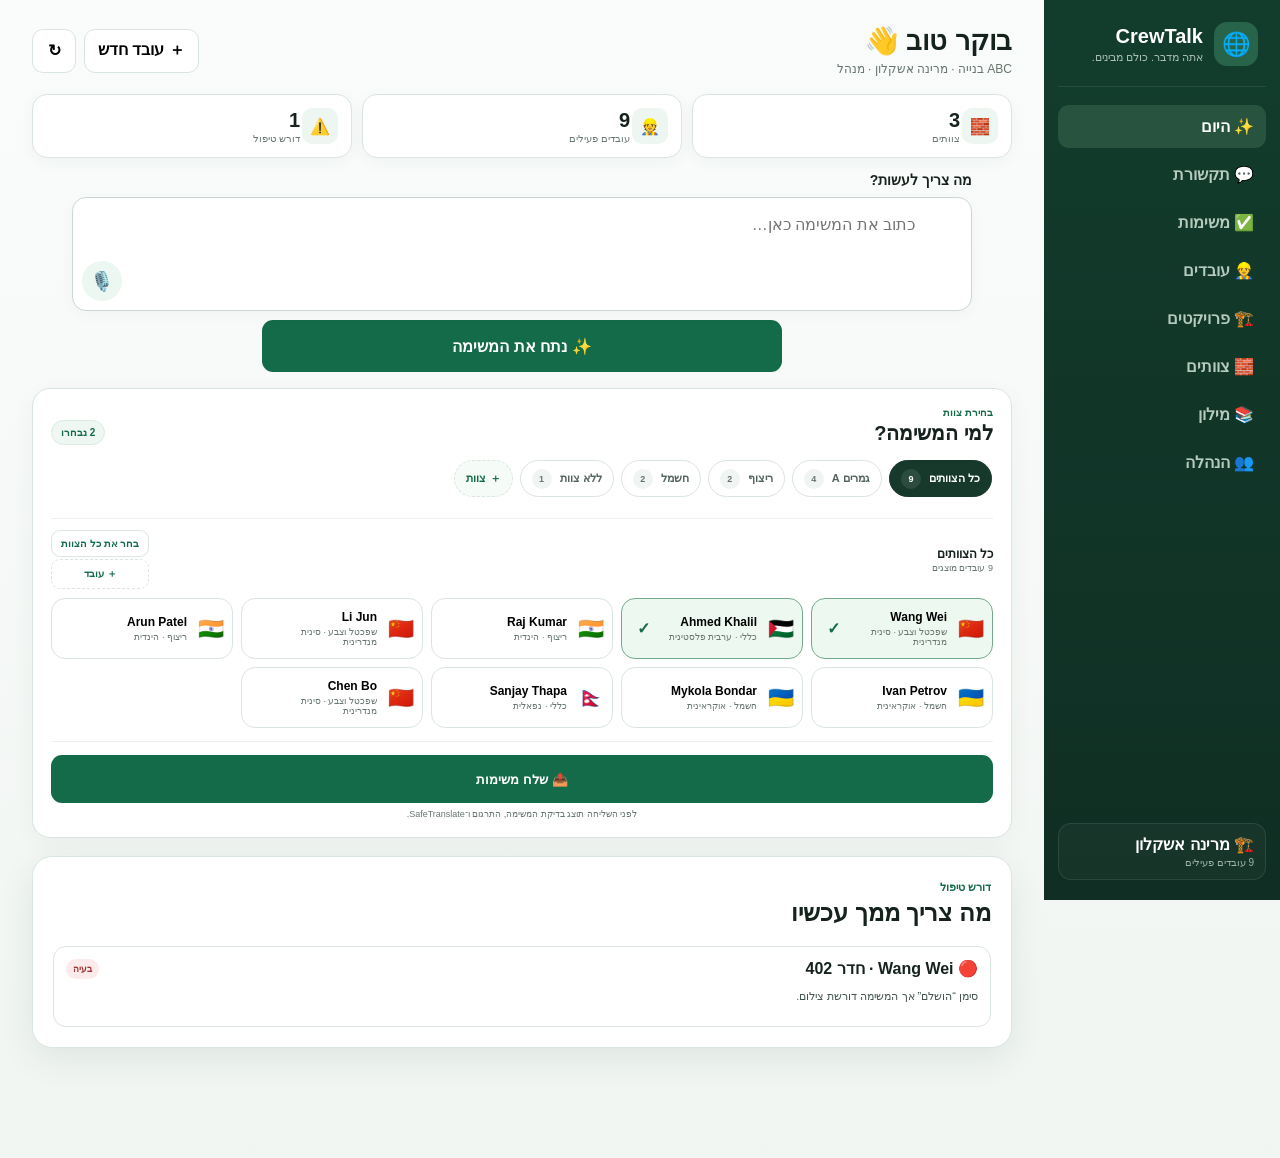
==== commit 2b6b4fbe: "Publish CrewTalk Today V6 verified multi-file preview" ====
--- a/crewtalk-preview/index.html
+++ b/crewtalk-preview/index.html
@@ -3,55 +3,109 @@
 <head>
 <meta charset="utf-8">
 <meta name="viewport" content="width=device-width,initial-scale=1,viewport-fit=cover">
-<title>CrewTalk — Today V6</title>
+<title>CrewTalk — Field UX Preview</title>
 <style>
-:root{--g:#176242;--gd:#123b2c;--ink:#18251f;--mut:#6a7a71;--bg:#f4f7f5;--card:#fff;--line:#dbe5df;--red:#c94949;--amber:#8a6819;--shadow:0 10px 34px rgba(18,59,44,.07)}*{box-sizing:border-box}html{scroll-behavior:smooth}body{margin:0;font-family:Arial,"Noto Sans Hebrew",sans-serif;background:linear-gradient(#fbfcfb,#f1f5f2);color:var(--ink);-webkit-font-smoothing:antialiased}button,input,select,textarea{font:inherit}button{cursor:pointer;touch-action:manipulation}button:focus-visible,input:focus-visible,select:focus-visible,textarea:focus-visible{outline:3px solid #91bda7;outline-offset:2px}.app{min-height:100vh}.side{position:fixed;inset:0 0 0 auto;width:228px;background:linear-gradient(#123d2d,#102f23);color:#fff;padding:20px 13px;z-index:20}.brand{display:flex;gap:10px;align-items:center;padding:0 7px 18px;border-bottom:1px solid #ffffff18}.brandIcon{width:42px;height:42px;border-radius:13px;background:#27644a;display:grid;place-items:center;font-size:21px}.brand b{font-size:19px}.brand small{display:block;color:#acc2b6;font-size:10px;margin-top:3px}.side nav{display:grid;gap:5px;margin-top:16px}.side nav button{border:0;background:transparent;color:#bdd0c5;border-radius:11px;padding:11px;text-align:right;font-weight:800}.side nav button.on{background:#28533f;color:#fff}.siteBadge{position:absolute;bottom:18px;right:13px;left:13px;background:#ffffff0b;border:1px solid #ffffff18;border-radius:13px;padding:10px}.siteBadge b,.siteBadge small{display:block}.siteBadge small{font-size:9px;color:#9eb5a9;margin-top:3px}.main{margin-right:228px;padding:24px 30px 110px;max-width:1480px}.top{display:flex;justify-content:space-between;gap:14px;align-items:center}.top h1{font-size:26px;margin:0}.top p{margin:5px 0 0;color:var(--mut);font-size:11px}.top button{border:1px solid var(--line);background:#fff;border-radius:10px;min-height:42px;padding:8px 11px;font-weight:800}.view{display:none}.view.on{display:block}.stats{display:grid;grid-template-columns:repeat(3,1fr);gap:9px;margin:15px 0}.stat{background:#fff;border:1px solid var(--line);border-radius:15px;padding:12px;box-shadow:0 4px 15px #153b2a0b;display:grid;grid-template-columns:34px 1fr;align-items:center}.stat i{grid-row:1/3;font-style:normal;width:32px;height:32px;border-radius:9px;background:#edf6f1;display:grid;place-items:center}.stat b{font-size:19px}.stat span{font-size:9px;color:var(--mut)}.composer{display:grid;gap:13px}.taskInput{max-width:900px;width:100%;margin:auto;display:grid;gap:9px}.taskInput label{font-size:15px;font-weight:900}.textBox{position:relative;background:#fff;border:1px solid #cbd8d1;border-radius:15px;box-shadow:0 4px 15px #143c2a08}.textBox:focus-within{border-color:#71a189;box-shadow:0 0 0 4px #17624213}.textBox textarea{width:100%;display:block;min-height:112px;max-height:220px;border:0;background:transparent;resize:none;outline:0;padding:14px 56px 14px 14px;line-height:1.65;overflow-y:hidden}.micWrap{position:absolute;left:9px;bottom:9px;display:flex;align-items:center;gap:5px}.mic{width:40px;height:40px;border:0;border-radius:50%;background:#edf7f1;color:var(--g);display:grid;place-items:center;font-size:18px}.mic.recording{background:var(--red);color:#fff}.timer{font-size:9px;font-weight:900;color:#a63838;background:#fff1f1;border:1px solid #efcccc;border-radius:999px;padding:5px 7px}.primary{border:0;background:var(--g);color:#fff;border-radius:10px;min-height:47px;font-weight:900;padding:10px 14px}.primary:disabled{opacity:.42;cursor:not-allowed}.analyze{width:100%;max-width:520px;margin:auto}.picker{background:#fff;border:1px solid var(--line);border-radius:17px;padding:17px 19px;box-shadow:var(--shadow)}.pickerTitle{display:flex;justify-content:space-between;align-items:end;gap:10px;margin-bottom:10px}.pickerTitle small{display:block;color:var(--mut);font-size:9px}.pickerTitle h2{font-size:19px;margin:3px 0 0}.selectedCount{background:#eef7f2;color:var(--g);border-radius:999px;padding:5px 9px;font-size:9px;font-weight:900}.teamTabs{display:flex;flex-wrap:wrap;gap:6px;margin-bottom:13px}.teamTabs button{border:1px solid var(--line);background:#fff;border-radius:999px;min-height:36px;padding:7px 10px;font-size:10.5px;font-weight:900;color:#52645b;display:inline-flex;align-items:center;gap:5px}.teamTabs button.on{background:#17392c;color:#fff;border-color:#17392c}.teamTabs button.add{border-style:dashed;color:var(--g);background:#f5fbf7}.teamTabs small{min-width:19px;height:19px;border-radius:999px;background:#f0f4f2;color:#66766e;display:grid;place-items:center;font-size:8.5px}.teamTabs button.on small{background:#ffffff1a;color:#fff}.workerHead{display:flex;justify-content:space-between;align-items:center;gap:10px;border-top:1px solid #edf1ee;padding-top:10px;margin-bottom:9px}.workerHead>div:first-child{display:grid;gap:2px}.workerHead b{font-size:12px}.workerHead small{font-size:9px;color:var(--mut)}.workerActions{display:flex;gap:5px;flex-wrap:wrap}.workerActions button{border:1px solid var(--line);background:#fff;border-radius:8px;padding:6px 8px;font-size:9.5px;font-weight:900;color:var(--g)}.workerActions .add{border-style:dashed}.workers{display:grid;grid-template-columns:repeat(4,minmax(0,1fr));gap:7px}.worker{min-width:0;border:1px solid var(--line);background:#fff;border-radius:11px;min-height:59px;padding:7px;display:grid;grid-template-columns:28px minmax(0,1fr) 17px;align-items:center;gap:6px;text-align:right}.worker.on{background:#eef8f2;border-color:#78aa91}.worker .flag{font-size:20px}.worker b,.worker small{display:block;overflow:hidden;text-overflow:ellipsis;white-space:nowrap}.worker b{font-size:11px}.worker small{font-size:8.5px;color:var(--mut);margin-top:2px}.sendArea{display:grid;gap:5px;justify-items:center;margin-top:13px;padding-top:12px;border-top:1px solid #edf1ee}.sendArea .primary{width:100%;max-width:520px}.sendArea small{font-size:9px;color:var(--mut);text-align:center}.notice{position:fixed;left:18px;bottom:18px;z-index:150;background:#17392c;color:#fff;border-radius:10px;padding:10px 12px;box-shadow:0 12px 35px #0003;font-size:11px;max-width:360px}.card{background:#fff;border:1px solid var(--line);border-radius:17px;padding:18px;box-shadow:var(--shadow)}.tasksHead{display:flex;justify-content:space-between;gap:14px;align-items:flex-start}.tasksHead h2{margin:4px 0}.tasksHead p{margin:0;color:var(--mut);font-size:10px}.summary{display:flex;gap:5px;flex-wrap:wrap;justify-content:flex-end}.summary span{min-width:64px;border:1px solid var(--line);background:#f5f7f6;border-radius:9px;padding:6px 7px;text-align:center;font-size:8px;color:var(--mut)}.summary b{display:block;font-size:14px;color:var(--ink)}.toolbar{display:grid;grid-template-columns:1fr 160px;gap:7px;margin:13px 0}.toolbar input,.toolbar select{border:1px solid var(--line);border-radius:9px;background:#fff;padding:9px;min-height:42px}.taskList{display:grid;gap:8px}.taskCard{border:1px solid var(--line);border-radius:12px;padding:11px;display:flex;justify-content:space-between;gap:12px}.taskMain{min-width:0;flex:1}.taskTitle{display:flex;justify-content:space-between;gap:8px}.taskTitle>b{font-size:12px}.badges{display:flex;gap:4px;flex-wrap:wrap;justify-content:flex-end}.badge{font-size:8px;border-radius:999px;background:#f2f5f3;border:1px solid var(--line);padding:4px 6px}.badge.warn{background:#fff6df;border-color:#ecd7a1;color:#795a13}.badge.un{background:#fff0ef;border-color:#eccbc8;color:#9b4039}.taskCard small{color:var(--mut);font-size:9px}.taskCard p{font-size:11px;line-height:1.55;margin:6px 0}.assignees{display:flex;gap:4px;flex-wrap:wrap}.assignees span{background:#f1f5f2;border-radius:999px;padding:4px 6px;font-size:8.5px}.taskSide{text-align:left;min-width:104px}.status{display:inline-block;background:#eef2ef;border-radius:999px;padding:5px 7px;font-size:8.5px;font-weight:900}.status.problem{background:#fde9e7;color:#9d3e37}.status.completed{background:#e7f6ed;color:#217049}.editBtn{width:100%;margin-top:7px;border:1px solid var(--line);background:#fff;border-radius:8px;padding:6px;font-size:9px;font-weight:900}.modalBack{display:none;position:fixed;inset:0;background:#0d251b8a;z-index:200;align-items:flex-start;justify-content:center;padding:4vh 12px 12px;backdrop-filter:blur(4px)}.modalBack.on{display:flex}.modal{width:min(760px,100%);max-height:92vh;overflow:auto;background:#fff;border-radius:20px;box-shadow:0 25px 80px #0005}.modalHead{position:sticky;top:0;z-index:5;background:#ffffffee;backdrop-filter:blur(12px);display:flex;justify-content:space-between;align-items:center;padding:15px 17px;border-bottom:1px solid #edf1ef}.modalHead h3{font-size:17px;margin:0}.close{width:39px;height:39px;border:1px solid var(--line);border-radius:9px;background:#fff}.editor{padding:14px 16px 0;display:grid;gap:12px}.intro{display:flex;justify-content:space-between;gap:12px;align-items:flex-start}.intro b,.intro small{display:block}.intro b{font-size:13px}.intro small{font-size:9.5px;color:var(--mut);margin-top:3px}.legend{display:flex;gap:5px;flex-wrap:wrap}.legend span{border:1px solid var(--line);background:#f7f9f8;border-radius:999px;padding:4px 6px;font-size:8px}.preview{background:#fffaf0;border:1px solid #eee1b8;border-radius:9px;padding:8px 9px}.preview small{display:block;color:#876d28;font-size:8.5px;font-weight:900;margin-bottom:4px}.preview p{margin:0;font-size:10.5px;line-height:1.65}.preview mark,.legend mark{background:#fff0a8;color:#513b00;border-radius:3px;padding:0 2px;font-weight:900}.editorTasks{display:grid;gap:10px}.editorTask{border:1px solid var(--line);border-radius:12px;padding:10px;display:grid;gap:9px}.taskTools{display:flex;justify-content:space-between}.num{width:28px;height:28px;background:#17392c;color:#fff;border-radius:8px;display:grid;place-items:center;font-size:11px;font-weight:900}.toolBtns{display:flex;gap:4px}.toolBtns button{width:32px;height:32px;border:1px solid var(--line);background:#fff;border-radius:7px}.toolBtns .del{color:#a13d36}.fields{display:grid;grid-template-columns:1fr 1fr;gap:8px}.fields label{display:grid;gap:4px;font-size:9px;font-weight:900}.fields input,.fields textarea,.fields select{width:100%;border:1px solid #ced9d3;border-radius:8px;padding:9px;background:#fff}.fields textarea{min-height:78px;resize:vertical;line-height:1.5}.fields .full{grid-column:1/-1}.checks{display:flex;gap:6px;flex-wrap:wrap}.checks label{border:1px solid var(--line);border-radius:8px;padding:7px;font-size:9px}.assignBox{border-top:1px solid #edf1ee;padding-top:8px;display:grid;gap:6px}.assignBox b{font-size:10px}.assignBox small{font-size:8.5px;color:var(--mut)}.chips{display:flex;gap:5px;flex-wrap:wrap}.chips button{border:1px solid var(--line);background:#fff;border-radius:999px;padding:5px 8px;font-size:9px;font-weight:800}.chips button.on{background:#e9f7ef;border-color:#75a98e;color:var(--g)}.addTask{border:1.5px dashed #9fc0ae;background:#f5fbf7;color:var(--g);border-radius:10px;min-height:42px;font-weight:900}.modalFoot{position:sticky;bottom:0;background:linear-gradient(transparent,#fff 18%);padding:20px 0 calc(12px + env(safe-area-inset-bottom));display:flex;justify-content:space-between;gap:7px}.secondary{border:1px solid var(--line);background:#fff;border-radius:9px;min-height:44px;padding:9px 12px;font-weight:800}.modalFoot .primary{flex:1}.editForm{padding:14px 16px calc(16px + env(safe-area-inset-bottom));display:grid;gap:10px}.editForm label{display:grid;gap:4px;font-size:9px;font-weight:900}.editForm input,.editForm textarea,.editForm select{border:1px solid #ced9d3;border-radius:8px;padding:9px;background:#fff}.editForm textarea{min-height:100px;resize:vertical}.editGrid{display:grid;grid-template-columns:1fr 1fr;gap:8px}.delete{border:1px solid #eccbc8;background:#fff4f3;color:#a13d36;border-radius:9px;padding:9px 11px;font-weight:900}.mobileNav{display:none}.placeholder{padding:35px;text-align:center;color:var(--mut)}
-@media(max-width:850px){.side{display:none}.main{margin:0;padding:13px 11px 92px}.top h1{font-size:22px}.top .desktopOnly{display:none}.stats{gap:7px;margin:11px 0}.stat{min-height:68px;padding:9px 7px;grid-template-columns:28px 1fr}.stat i{width:28px;height:28px}.stat b{font-size:17px}.taskInput label{font-size:14px}.textBox textarea{font-size:16px;min-height:105px;max-height:205px}.picker{padding:13px 11px}.pickerTitle h2{font-size:17px}.teamTabs{gap:5px}.teamTabs button{font-size:10px;padding:6px 8px;min-height:34px}.workerHead{align-items:flex-start}.workers{grid-template-columns:repeat(2,minmax(0,1fr));gap:6px}.worker{padding:7px 6px;grid-template-columns:26px minmax(0,1fr) 15px}.worker .flag{font-size:18px}.worker b{font-size:10px}.worker small{font-size:7.8px}.mobileNav{position:fixed;display:grid;grid-template-columns:repeat(4,1fr);right:0;left:0;bottom:0;z-index:100;background:#ffffffed;backdrop-filter:blur(15px);border-top:1px solid var(--line);padding:6px 5px calc(5px + env(safe-area-inset-bottom))}.mobileNav button{border:0;background:transparent;color:#718077;display:grid;place-items:center;gap:2px;font-size:17px}.mobileNav button.on{color:var(--g)}.mobileNav small{font-size:8px}.tasksHead{display:grid}.summary{justify-content:flex-start}.toolbar{grid-template-columns:1fr}.taskCard{display:block}.taskSide{text-align:right;margin-top:9px}.editBtn{width:auto}.intro{display:grid}.fields{grid-template-columns:1fr}.fields .full{grid-column:1}.modalBack{padding:0;align-items:flex-end}.modal{width:100%;max-height:94dvh;border-radius:22px 22px 0 0}.editor{padding:12px 12px 0}.modalHead{padding:13px 14px}.editGrid{grid-template-columns:1fr}.editForm input,.editForm textarea,.editForm select,.fields input,.fields textarea{font-size:16px}.modalFoot{padding-bottom:calc(10px + env(safe-area-inset-bottom))}}
+:root{--g:#146b49;--gd:#123d2d;--g2:#2b9a6c;--bg:#f3f6f4;--card:#fff;--ink:#16231d;--mut:#66766e;--line:#dbe5df;--red:#e34b4b;--amber:#b27716;--shadow:0 10px 35px rgba(18,61,45,.09)}
+*{box-sizing:border-box}html{scroll-behavior:smooth}body{margin:0;font-family:Arial,"Noto Sans Hebrew",sans-serif;background:linear-gradient(#fafcfb,#f1f5f2);color:var(--ink);-webkit-font-smoothing:antialiased}button,input,select,textarea{font:inherit}button{cursor:pointer;touch-action:manipulation}button:focus-visible,input:focus-visible,select:focus-visible,textarea:focus-visible{outline:3px solid #91bda7;outline-offset:2px}.sr{position:absolute;width:1px;height:1px;overflow:hidden;clip:rect(0,0,0,0)}
+.app{min-height:100vh}.side{position:fixed;right:0;top:0;bottom:0;width:236px;background:linear-gradient(180deg,#123d2d,#102e23);color:#fff;padding:22px 14px;z-index:20}.brand{display:flex;gap:11px;align-items:center;padding:0 8px 20px;border-bottom:1px solid #ffffff18}.brandIcon{width:44px;height:44px;border-radius:13px;background:#27644a;display:grid;place-items:center;font-size:23px}.brand b{font-size:20px}.brand small{display:block;color:#a9beb3;font-size:11px;margin-top:3px}.side nav{display:grid;gap:5px;margin-top:18px}.side nav button{border:0;background:transparent;color:#b7cabe;border-radius:11px;padding:12px;text-align:right;font-weight:800;display:flex;gap:10px;align-items:center}.side nav button.on{background:#28533f;color:#fff}.siteBadge{position:absolute;bottom:20px;right:14px;left:14px;border:1px solid #ffffff18;border-radius:13px;padding:11px;background:#ffffff08}.siteBadge b,.siteBadge small{display:block}.siteBadge small{color:#9fb5aa;font-size:10px;margin-top:3px}
+.main{margin-right:236px;max-width:1480px;padding:25px 32px 110px}.top{display:flex;justify-content:space-between;align-items:center;gap:14px;margin-bottom:16px}.top h1{font-size:27px;margin:0}.top p{color:var(--mut);font-size:12px;margin:5px 0 0}.topActions{display:flex;gap:8px}.btn,.iconBtn,.primary{border-radius:11px;min-height:44px;font-weight:800}.btn{border:1px solid var(--line);background:#fff;padding:9px 13px}.iconBtn{width:44px;border:1px solid var(--line);background:#fff}.primary{border:0;background:var(--g);color:#fff;padding:11px 16px}.view{display:none}.view.on{display:block}.card{background:#fff;border:1px solid #dce6e0;border-radius:20px;padding:20px;box-shadow:var(--shadow)}.eyebrow{font-size:11px;color:var(--g);font-weight:900}.head{display:flex;justify-content:space-between;align-items:flex-start;gap:14px}.head h2{margin:5px 0 5px;font-size:22px}.head p{color:var(--mut);font-size:12px;line-height:1.55;margin:0}.safe{font-size:11px;background:#eaf6ef;color:#176444;padding:7px 9px;border-radius:999px;font-weight:900;white-space:nowrap}
+.mode{display:grid;grid-template-columns:1fr 1fr;background:#f0f4f2;padding:4px;border-radius:11px;margin:16px 0 12px}.mode button{min-height:44px;border:0;background:transparent;border-radius:8px;font-weight:800;color:#687870}.mode button.on{background:#fff;color:var(--g);box-shadow:0 2px 8px #0000000c}.recipientHead{display:flex;justify-content:space-between;align-items:center}.recipientHead b{font-size:12px}.recipientHead button{border:0;background:transparent;color:var(--g);font-weight:800;font-size:11px}.recipients{display:flex;gap:8px;overflow:auto;padding:9px 1px 12px;scrollbar-width:none}.recipients::-webkit-scrollbar{display:none}.recipient{min-width:160px;min-height:58px;background:#fff;border:1px solid var(--line);border-radius:14px;padding:8px;text-align:right;display:grid;grid-template-columns:30px 1fr 20px;gap:7px;align-items:center}.recipient.on{background:#edf8f1;border-color:#74a98e}.recipient .flag{font-size:21px}.recipient b,.recipient small{display:block}.recipient b{font-size:12px}.recipient small{font-size:9px;color:var(--mut);margin-top:3px}.checkmark{color:var(--g);font-weight:900}
+.recordHero{position:relative;display:grid;grid-template-columns:1fr 145px;grid-template-areas:"copy mic" "meta mic";align-items:center;gap:8px 24px;min-height:220px;padding:24px 27px;border-radius:22px;color:#fff;background:radial-gradient(circle at 88% 48%,#3d9a7050,transparent 31%),linear-gradient(135deg,#0e432e,#163c30 62%,#1a4836);overflow:hidden}.recordHero:after{content:"";position:absolute;width:300px;height:300px;border-radius:50%;border:1px solid #ffffff12;left:-150px;bottom:-190px}.recordCopy{grid-area:copy}.recordTag{display:inline-block;border:1px solid #ffffff1f;background:#ffffff13;border-radius:999px;padding:6px 9px;font-size:10px;font-weight:900}.recordCopy h3{font-size:25px;margin:8px 0}.recordCopy p{color:#c8ddd2;line-height:1.6;font-size:12px;margin:0;max-width:690px}.mic{grid-area:mic;justify-self:center;width:116px;height:116px;border:0;border-radius:50%;background:#fff;color:var(--g);font-size:44px;display:grid;place-items:center;box-shadow:0 14px 38px #0006,0 0 0 10px #ffffff14;transition:.16s}.mic:active{transform:scale(.96)}.mic.recording{background:var(--red);color:#fff;animation:pulse 1.3s infinite}.recordMeta{grid-area:meta;display:flex;gap:10px;align-items:center}.recordMeta b{font-variant-numeric:tabular-nums}.recordMeta small{color:#a9c8b8}@keyframes pulse{50%{box-shadow:0 14px 38px #0005,0 0 0 17px #e34b4b35,0 0 0 30px #e34b4b12}}.wave{position:absolute;bottom:10px;right:27px;left:27px;display:flex;gap:4px;justify-content:flex-start;align-items:center;height:17px;opacity:.45}.wave span{width:3px;background:#c5ead6;border-radius:99px;animation:wave 1s infinite ease-in-out}.wave span:nth-child(2n){animation-delay:.15s}.wave span:nth-child(3n){animation-delay:.3s}@keyframes wave{0%,100%{height:5px}50%{height:17px}}
+.or{display:flex;align-items:center;gap:10px;color:#849188;font-size:10px;margin:13px 0}.or:before,.or:after{content:"";height:1px;background:var(--line);flex:1}.instruction{width:100%;min-height:94px;border:1px solid var(--line);background:#fbfcfb;border-radius:13px;padding:13px;resize:vertical;line-height:1.6}.instruction:focus{border-color:#76a990;box-shadow:0 0 0 3px #146b4912;outline:none}.steps{display:flex;gap:5px;justify-content:center;flex-wrap:wrap;margin:11px 0}.steps span{font-size:9px;font-weight:800;color:#687970;background:#f1f5f2;border:1px solid #e6ece8;border-radius:999px;padding:5px 7px}.analyze{width:100%;min-height:52px}.hint{font-size:11px;color:#765d19;background:#fff8e7;border:1px solid #f1e3b8;padding:8px 10px;border-radius:9px;margin-bottom:9px}.recordingStatus{display:none}.recordingStatus.on{display:block}
+.stats{display:grid;grid-template-columns:repeat(3,1fr);gap:10px;margin:14px 0}.stat{background:#fff;border:1px solid var(--line);border-radius:15px;padding:13px;display:grid;grid-template-columns:38px 1fr;align-items:center;box-shadow:0 4px 15px #163c2b0b}.stat i{grid-row:1/3;font-style:normal;width:36px;height:36px;background:#edf6f1;border-radius:10px;display:grid;place-items:center}.stat b{font-size:20px}.stat span{font-size:10px;color:var(--mut)}
+.sectionHead{display:flex;justify-content:space-between;align-items:flex-start;gap:12px;margin-bottom:15px}.sectionHead h2{margin:4px 0}.sectionHead p{margin:0;color:var(--mut);font-size:11px}.grid{display:grid;grid-template-columns:repeat(3,1fr);gap:10px}.item{border:1px solid var(--line);border-radius:14px;padding:13px;background:#fff}.item h3{margin:0 0 4px;font-size:14px}.item p,.item small{font-size:10px;color:var(--mut)}.pills{display:flex;flex-wrap:wrap;gap:5px;margin:9px 0}.pill{background:#edf5f0;color:#416354;border-radius:999px;padding:5px 7px;font-size:9px;font-weight:800}.table{display:grid}.row{display:grid;grid-template-columns:1.2fr 1fr .95fr 1.1fr .7fr 44px;gap:8px;align-items:center;padding:10px;border-bottom:1px solid #edf1ef;font-size:11px}.row.header{font-size:9px;font-weight:900;color:var(--mut);background:#f7f9f8;border-radius:9px}.row small{display:block;color:var(--mut);font-size:9px;margin-top:2px}.row .person{display:flex;gap:7px;align-items:center}.row .person i{font-style:normal;font-size:19px}.empty{padding:30px;text-align:center;color:var(--mut);font-size:11px}.task{border:1px solid var(--line);border-radius:13px;padding:12px;margin-top:8px}.taskTop{display:flex;justify-content:space-between}.task p{font-size:11px;color:#45564e}.status{padding:5px 7px;border-radius:999px;font-size:9px;font-weight:900;background:#e9f3ed;color:#2a6a4b}.status.problem{background:#fdeaea;color:#a23535}
+.moreCards{display:grid;grid-template-columns:repeat(2,1fr);gap:10px}.moreCards button{border:1px solid var(--line);background:#fff;border-radius:14px;padding:14px;text-align:right}.moreCards b,.moreCards small{display:block}.moreCards small{color:var(--mut);font-size:10px;margin-top:4px}
+.overlay{display:none;position:fixed;inset:0;background:#0d251b8a;z-index:100;align-items:flex-start;justify-content:center;padding:4vh 14px 14px;backdrop-filter:blur(4px)}.overlay.on{display:flex}.modal{width:min(720px,100%);max-height:92vh;overflow:auto;background:#fff;border-radius:22px;box-shadow:0 25px 80px #0005}.modalHead{position:sticky;top:0;background:#ffffffef;backdrop-filter:blur(12px);z-index:4;display:flex;justify-content:space-between;align-items:center;padding:17px 19px;border-bottom:1px solid #edf1ef}.modalHead h3{margin:0;font-size:18px}.close{width:42px;height:42px;border-radius:10px;border:1px solid var(--line);background:#fff}.form{display:grid;grid-template-columns:1fr 1fr;gap:13px 15px;padding:17px 19px 22px}.form label{font-size:11px;font-weight:900}.form label>small{font-weight:500;color:#89958e}.form input,.form select,.form textarea{display:block;width:100%;min-height:47px;margin-top:6px;border:1px solid #cbd8d1;border-radius:11px;padding:10px 11px;background:#fff}.form textarea{min-height:90px;resize:vertical;line-height:1.5}.full{grid-column:1/-1}.formSection{grid-column:1/-1;background:#f3f8f5;border:1px solid #e1ebe5;border-radius:11px;padding:10px}.formSection b,.formSection small{display:block}.formSection small{font-size:9px;color:var(--mut);margin-top:3px}.phone{display:grid;grid-template-columns:145px 1fr;gap:8px;margin-top:6px}.phone select,.phone input{margin:0}.fieldHelp{font-size:9px!important;font-weight:500!important;color:#78877f!important;line-height:1.4;display:block;margin-top:5px!important}.inlineCreate{grid-column:1/-1;border:1px solid #cfe1d7;background:#f3faf6;border-radius:12px;padding:11px}.inlineCreate b{color:var(--g)}.inlineFields{display:grid;grid-template-columns:1fr 1fr;gap:8px;margin-top:8px}.inlineFields input,.inlineFields select{margin:0}.inlineActions{display:flex;gap:8px;justify-content:flex-end;margin-top:8px}.smallBtn{border:0;border-radius:8px;padding:8px 10px;font-weight:800}.smallBtn.green{background:var(--g);color:#fff}.smallBtn.grey{background:#e9eeeb}.check{display:flex!important;align-items:center;gap:8px;border:1px solid #e6ece8;border-radius:10px;padding:10px;background:#fafcfa}.check input{width:18px!important;height:18px!important;margin:0!important;min-height:auto!important;accent-color:var(--g)}.saveBar{grid-column:1/-1;position:sticky;bottom:-22px;padding:20px 0 2px;background:linear-gradient(transparent,#fff 25%)}.saveBar .primary{width:100%;min-height:52px}
+.approval{display:none;margin-top:14px;border-top:1px solid var(--line);padding-top:14px}.approval.on{display:block}.compare{display:grid;grid-template-columns:1fr 1fr;gap:9px}.compare>div{border:1px solid var(--line);background:#fafcfa;border-radius:11px;padding:11px}.compare small{font-size:9px;font-weight:900;color:var(--mut)}.compare p{font-size:11px;line-height:1.55}.actions{display:grid;grid-template-columns:.65fr 1.35fr;gap:8px;margin-top:10px}.actions button{min-height:45px;border-radius:10px;font-weight:800}.actions .back{border:1px solid var(--line);background:#fff}.translation{border:1px solid var(--line);border-radius:11px;padding:10px;margin-top:8px}.translation .taskTop b{font-size:11px}.translation p{font-size:11px;line-height:1.6;background:#f8faf9;padding:9px;border-radius:8px}.good{background:#e5f5ea;color:#256b48;border-radius:999px;padding:5px 7px;font-size:9px;font-weight:900}.send{background:#168755}
+.mobileNav,.sheetBack{display:none}
+@media(max-width:850px){.side{display:none}.main{margin:0;padding:13px 12px 104px}.top{align-items:flex-start}.top h1{font-size:22px}.topActions .btn{display:none}.card{padding:14px;border-radius:18px}.head h2{font-size:21px}.safe{display:none}.recordHero{grid-template-columns:1fr;grid-template-areas:"copy" "mic" "meta";text-align:center;min-height:320px;padding:19px 15px;gap:10px}.recordTag{margin:auto}.recordCopy h3{font-size:23px}.recordCopy p{font-size:11px}.mic{width:132px;height:132px;font-size:48px}.recordMeta{justify-content:center;display:grid;gap:2px}.wave{justify-content:center}.stats{gap:6px}.stat{padding:9px 7px;grid-template-columns:30px 1fr}.stat i{width:29px;height:29px}.stat b{font-size:17px}.stat span{font-size:8px}.grid,.moreCards{grid-template-columns:1fr}.row.header{display:none}.row{grid-template-columns:1fr 1fr;border:1px solid var(--line);border-radius:11px;margin-bottom:7px}.row>div:nth-child(3),.row>div:nth-child(5){display:none}.form{grid-template-columns:1fr;padding:14px 14px calc(24px + env(safe-area-inset-bottom))}.full,.formSection,.inlineCreate,.saveBar{grid-column:1}.form input,.form select,.form textarea{font-size:16px;min-height:50px}.phone{grid-template-columns:128px 1fr}.inlineFields{grid-template-columns:1fr}.overlay{align-items:flex-end;padding:0}.modal{max-height:94dvh;border-radius:24px 24px 0 0;width:100%}.modalHead{padding:15px}.mobileNav{position:fixed;display:grid;grid-template-columns:1fr 1fr 1.18fr 1fr 1fr;bottom:max(8px,env(safe-area-inset-bottom));left:9px;right:9px;background:#17392cf2;border:1px solid #ffffff16;border-radius:20px;padding:7px;z-index:80;box-shadow:0 16px 44px #0005;backdrop-filter:blur(12px)}.mobileNav button{border:0;background:transparent;color:#b2c7bc;min-height:52px;border-radius:11px;display:grid;place-items:center;align-content:center;gap:2px;padding:3px}.mobileNav button.on{background:#2a6148;color:#fff}.mobileNav button span{font-size:19px}.mobileNav button small{font-size:8px;font-weight:900}.mobileNav .recordFab{width:74px;height:74px;min-height:74px;border-radius:50%;background:linear-gradient(145deg,#2b9a6c,#146b49);color:#fff;justify-self:center;transform:translateY(-19px);box-shadow:0 10px 28px #082d1f6b,0 0 0 7px #f3f6f4}.recordFab span{font-size:27px!important}.sheetBack{display:none;position:fixed;inset:0;background:#0d251b75;z-index:90;align-items:end}.sheetBack.on{display:grid}.sheet{background:#fff;border-radius:24px 24px 0 0;padding:7px 14px calc(18px + env(safe-area-inset-bottom))}.handle{width:38px;height:4px;background:#d8dedb;border-radius:99px;margin:3px auto 10px}.sheet button{width:100%;min-height:62px;border:0;border-top:1px solid #edf1ef;background:#fff;text-align:right;display:grid;grid-template-columns:42px 1fr;align-items:center}.sheet button span{font-size:23px;text-align:center}.sheet button b,.sheet button small{display:block}.sheet button small{font-size:9px;color:var(--mut);margin-top:2px}}
+@media(prefers-reduced-motion:reduce){*,*:before,*:after{animation:none!important;transition:none!important;scroll-behavior:auto!important}}
+
+/* Today v3 */
+.todayStats{margin:18px 0 14px}.todayPicker{background:#fff;border:1px solid var(--line);border-radius:18px;padding:18px;box-shadow:0 8px 26px #143c2a0b}.todayHead{display:flex;align-items:flex-end;justify-content:space-between;gap:12px;margin-bottom:13px}.todayHead small{display:block;color:var(--g);font-size:10px;font-weight:900}.todayHead h2{margin:3px 0 0;font-size:20px}.selectedBadge{background:#eef7f2;color:var(--g);border:1px solid #dbece2;border-radius:999px;padding:6px 9px;font-size:10px;font-weight:900}.teamTabs{display:flex;flex-wrap:wrap;gap:7px;margin-bottom:14px}.teamTabs button{border:1px solid var(--line);background:#fff;border-radius:999px;min-height:37px;padding:7px 11px;font-size:11px;font-weight:900;color:#52645b}.teamTabs button.on{background:#17392c;color:#fff;border-color:#17392c}.teamTabs small{display:inline-grid;place-items:center;margin-right:5px;min-width:20px;height:20px;border-radius:999px;background:#f0f4f2;color:#66766e;font-size:9px}.teamTabs button.on small{background:#ffffff19;color:#fff}.pickerHead{display:flex;align-items:center;justify-content:space-between;border-top:1px solid #edf1ee;padding-top:11px;margin-bottom:9px}.pickerHead div{display:grid;gap:2px}.pickerHead b{font-size:12px}.pickerHead small{font-size:9px;color:var(--mut)}.pickerHead button{border:0;background:transparent;color:var(--g);font-weight:900;font-size:11px}.workerGridV3{display:grid;grid-template-columns:repeat(auto-fill,minmax(170px,1fr));gap:8px}.workerGridV3 .recipient{min-width:0;width:100%;min-height:61px}.taskInputV3{max-width:820px;margin:18px auto 0;display:grid;gap:9px}.taskInputV3 label{font-size:14px;font-weight:900}.taskInputV3 textarea{width:100%;min-height:122px;border:1px solid #cbd8d1;background:#fff;border-radius:14px;padding:14px;resize:vertical;line-height:1.65;outline:none}.taskInputV3 textarea:focus{border-color:#71a189;box-shadow:0 0 0 4px #17624213}.recordOnlyV3{display:grid;place-items:center;gap:6px;padding:8px 0 2px}.micV3{width:104px;height:104px;border:0;border-radius:50%;background:var(--g);color:#fff;font-size:38px;display:grid;place-items:center;box-shadow:0 12px 30px #1762423b,0 0 0 8px #17624210}.micV3.recording{background:var(--red);animation:pulse 1.3s infinite}.recordOnlyV3 b{font-size:11px}.recordOnlyV3 small{font-size:9px;color:#ad3e3e}.taskInputV3 .analyze{max-width:520px;margin:auto}.safeLine{text-align:center;color:#77867e;font-size:9px}.todayPicker+.taskInputV3{margin-top:16px}
+@media(max-width:850px){.todayStats{margin:12px 0}.todayPicker{padding:13px 11px;border-radius:16px}.teamTabs{gap:5px}.teamTabs button{font-size:10px;padding:6px 9px;min-height:34px}.workerGridV3{grid-template-columns:repeat(2,minmax(0,1fr));gap:7px}.workerGridV3 .recipient{min-width:0;padding:8px 6px;grid-template-columns:28px 1fr 17px}.workerGridV3 .flag{font-size:19px}.workerGridV3 b{font-size:10.5px}.workerGridV3 small{font-size:8px}.taskInputV3{margin-top:14px;padding-bottom:7px}.taskInputV3 textarea{min-height:108px;font-size:16px}.micV3{width:94px;height:94px;font-size:35px}}
+
+/* Today V4 overrides */
+.todayPicker{padding:18px}.teamTabs{display:flex!important;flex-wrap:nowrap!important;gap:7px!important;overflow-x:auto!important;-webkit-overflow-scrolling:touch;scroll-snap-type:x proximity;padding:2px 1px 7px;margin-bottom:14px}.teamTabs button{flex:0 0 auto!important;white-space:nowrap;scroll-snap-align:start}.teamTabs .addTeamChip{border-style:dashed;color:var(--g);background:#f5fbf7}.pickerHead{gap:10px}.pickerActions{display:flex;align-items:center;gap:6px;flex-wrap:wrap}.pickerActions button{border:1px solid var(--line)!important;background:#fff!important;color:var(--g)!important;font-weight:900!important;font-size:10px!important;border-radius:9px;padding:7px 9px}.pickerActions .addWorker{border-style:dashed!important}.taskInputV3{max-width:900px;margin:0 auto 16px;display:grid;gap:9px}.taskBoxV4{position:relative;border:1px solid #cbd8d1;background:#fff;border-radius:14px;box-shadow:0 4px 15px #143c2a08}.taskBoxV4:focus-within{border-color:#71a189;box-shadow:0 0 0 4px #17624213}.taskBoxV4 textarea{display:block;width:100%;min-height:112px;max-height:220px;border:0;background:transparent;padding:14px 56px 14px 14px;resize:none;line-height:1.65;outline:none;overflow-y:hidden}.taskActionsV4{position:absolute;left:9px;bottom:9px;display:flex;align-items:center;gap:6px}.micV4{width:40px;height:40px;border:0;border-radius:50%;background:#edf7f1;color:var(--g);font-size:19px;display:grid;place-items:center}.micV4.recording{background:var(--red);color:#fff}.timerV4{font-size:10px;font-weight:900;color:#a63838;background:#fff1f1;border:1px solid #efcccc;border-radius:999px;padding:5px 7px}.taskInputV3 .analyze{width:100%;max-width:520px;margin:auto}.mobileNav{grid-template-columns:repeat(4,1fr)!important}.mobileNav .recordFab{display:none!important}
+@media(max-width:850px){.taskInputV3{margin:0 0 13px}.taskBoxV4 textarea{min-height:105px;max-height:205px;font-size:16px}.todayPicker{padding:13px 11px}.teamTabs{gap:5px!important}.pickerHead{align-items:flex-start}.pickerActions{justify-content:flex-end}}
+.sendTasksArea{display:grid;gap:6px;margin-top:13px;padding-top:13px;border-top:1px solid #edf1ee}.sendTasksBtn{width:100%;min-height:48px;font-size:13px}.sendTasksArea small{text-align:center;color:var(--mut);font-size:9px}
 </style>
 </head>
 <body>
-<div class="app"><aside class="side"><div class="brand"><div class="brandIcon">🌐</div><div><b>CrewTalk</b><small>אתה מדבר. כולם מבינים.</small></div></div><nav><button class="on" data-view="today">✨ היום</button><button data-view="communication">💬 תקשורת</button><button data-view="tasks">✅ משימות</button><button data-view="workers">👷 עובדים</button><button data-view="projects">🏗️ פרויקטים</button><button data-view="teams">🧱 צוותים</button></nav><div class="siteBadge"><b>🏗️ מרינה אשקלון</b><small id="sideWorkers"></small></div></aside>
-<main class="main"><header class="top"><div><h1 id="title">בוקר טוב 👋</h1><p>ABC בנייה · מרינה אשקלון · מנהל</p></div><button class="desktopOnly" onclick="addWorker()">＋ עובד חדש</button></header>
-<section id="today" class="view on"><div class="stats"><div class="stat"><i>🧱</i><b id="statTeams">0</b><span>צוותים</span></div><div class="stat"><i>👷</i><b id="statWorkers">0</b><span>עובדים פעילים</span></div><div class="stat"><i>⚠️</i><b id="statAttention">1</b><span>דורש טיפול</span></div></div><div class="composer"><section class="taskInput"><label for="taskText">מה צריך לעשות?</label><div class="textBox"><textarea id="taskText" rows="3" placeholder="כתוב או הקלט כמה משימות ברצף…" oninput="autoSize();syncButtons()"></textarea><div class="micWrap"><span id="timer" class="timer" hidden>00:00</span><button id="mic" class="mic" aria-label="הקלט משימות" onclick="recordToggle()">🎙️</button></div></div><button id="analyzeBtn" class="primary analyze" onclick="analyzeTasks('review')">✨ נתח את המשימות</button></section><section class="picker"><div class="pickerTitle"><div><small>בחירת צוות</small><h2>למי המשימה?</h2></div><span class="selectedCount" id="selectedCount">0 נבחרו</span></div><div class="teamTabs" id="teamTabs"></div><div class="workerHead"><div><b id="teamLabel">כל הצוותים</b><small id="workerShown"></small></div><div class="workerActions"><button onclick="toggleAll()" id="selectAll">בחר את כל הצוות</button><button class="add" onclick="addWorker()">＋ עובד</button></div></div><div class="workers" id="workers"></div><div class="sendArea"><button id="sendBtn" class="primary" onclick="prepareSend()">📤 שלח משימות</button><small>ניתוח ושמירה לא דורשים עובד. שליחה דורשת שיוך עובד לכל משימה.</small></div></section></div></section>
-<section id="tasks" class="view"><div class="card"><div class="tasksHead"><div><small style="color:var(--g);font-weight:900">בקרה ועריכה</small><h2>משימות</h2><p>כל המשימות שאושרו נשמרות כאן וניתנות לעריכה מלאה.</p></div><div class="summary" id="summary"></div></div><div class="toolbar"><input id="taskSearch" type="search" placeholder="חפש משימה, עובד, מיקום או קוד…" oninput="renderTasks()"><select id="taskFilter" onchange="renderTasks()"><option value="open">פתוחות</option><option value="approved">אושרו</option><option value="in_progress">בביצוע</option><option value="problem">בעיות</option><option value="completed">הושלמו</option><option value="all">הכול</option></select></div><div class="taskList" id="taskList"></div></div></section>
-<section id="communication" class="view"><div class="card placeholder">💬 תקשורת דו־כיוונית עם העובדים ותרגום חזרה לעברית.</div></section><section id="workersPage" class="view"><div class="card placeholder">👷 ניהול עובדים, שפות, WhatsApp, פרויקטים וצוותים.</div></section><section id="projects" class="view"><div class="card placeholder">🏗️ ניהול פרויקטים ואתרי עבודה.</div></section><section id="teams" class="view"><div class="card placeholder">🧱 ניהול צוותי שטח.</div></section></main></div>
-<nav class="mobileNav"><button class="on" data-mobile="today" onclick="showView('today')">⌂<small>היום</small></button><button data-mobile="communication" onclick="showView('communication')">💬<small>תקשורת</small></button><button data-mobile="tasks" onclick="showView('tasks')">✓<small>משימות</small></button><button data-mobile="workers" onclick="showView('workers')">•••<small>עוד</small></button></nav>
-<div class="modalBack" id="analysisBack" onclick="if(event.target===this)closeAnalysis()"><div class="modal"><div class="modalHead"><h3 id="analysisTitle">בדיקת המשימות שנקלטו</h3><button class="close" onclick="closeAnalysis()">✕</button></div><div class="editor"><div class="intro"><div><b id="analysisCount"></b><small>אפשר לערוך, להוסיף, להסיר ולשנות סדר לפני האישור.</small></div><div class="legend"><span><mark>12</mark> מספר</span><span><mark>לא</mark> שלילה</span><span><mark>חשמל</mark> בטיחות</span></div></div><div class="editorTasks" id="editorTasks"></div><button class="addTask" onclick="addParsedTask()">＋ הוסף משימה</button><div class="modalFoot"><button class="secondary" onclick="closeAnalysis()">ביטול</button><button class="primary" onclick="approveParsed()" id="approveParsed">✓ אשר ושמור משימות</button></div></div></div></div>
-<div class="modalBack" id="editBack" onclick="if(event.target===this)closeEdit()"><div class="modal"><div class="modalHead"><h3>עריכת משימה</h3><button class="close" onclick="closeEdit()">✕</button></div><form class="editForm" onsubmit="saveEdit(event)"><label>כותרת<input id="editTitle" required></label><label>תיאור<textarea id="editDesc" required></textarea></label><div class="editGrid"><label>מיקום<input id="editLocation"></label><label>סטטוס<select id="editStatus"><option value="approved">אושרה</option><option value="in_progress">בביצוע</option><option value="problem">בעיה</option><option value="completed">הושלמה</option><option value="cancelled">בוטלה</option></select></label></div><div class="checks"><label><input type="checkbox" id="editSafety"> רגיש לבטיחות</label><label><input type="checkbox" id="editPhoto"> צילום בסיום</label></div><div class="assignBox"><b>עובדים משויכים</b><small>לחץ כדי להוסיף או להסיר עובד.</small><div class="chips" id="editAssignees"></div></div><div class="modalFoot"><button type="button" class="delete" onclick="deleteTask()">🗑 מחק</button><button class="primary">✓ שמור שינויים</button></div></form></div></div>
-<div id="notice" class="notice" hidden></div>
+<div class="app">
+<aside class="side"><div class="brand"><div class="brandIcon">🌐</div><div><b>CrewTalk</b><small>אתה מדבר. כולם מבינים.</small></div></div><nav id="sideNav">
+<button class="on" data-view="today">✨ היום</button><button data-view="communication">💬 תקשורת</button><button data-view="tasks">✅ משימות</button><button data-view="workers">👷 עובדים</button><button data-view="projects">🏗️ פרויקטים</button><button data-view="teams">🧱 צוותים</button><button data-view="terms">📚 מילון</button><button data-view="members">👥 הנהלה</button>
+</nav><div class="siteBadge"><b>🏗️ מרינה אשקלון</b><small id="activeWorkersSide">4 עובדים פעילים</small></div></aside>
+<main class="main"><header class="top"><div><h1 id="pageTitle">בוקר טוב 👋</h1><p>ABC בנייה · מרינה אשקלון · מנהל</p></div><div class="topActions"><button class="btn" onclick="showView('workers');openModal('worker')">＋ עובד חדש</button><button class="iconBtn" aria-label="רענון">↻</button></div></header>
+
+<section class="view on" id="today">
+<div class="stats todayStats"><div class="stat"><i>🧱</i><b id="teamCountStat">3</b><span>צוותים</span></div><div class="stat"><i>👷</i><b id="workerCountStat">9</b><span>עובדים פעילים</span></div><div class="stat"><i>⚠️</i><b>1</b><span>דורש טיפול</span></div></div>
+<div id="composer">
+ <div id="composePhase" class="taskInputV3"><label for="instruction">מה צריך לעשות?</label><div class="taskBoxV4"><textarea id="instruction" rows="3" placeholder="כתוב את המשימה כאן…" oninput="autoSizeTask();updateSendTasksState()"></textarea><div class="taskActionsV4"><span class="timerV4" id="timer" hidden>00:00</span><button class="micV4" id="micButton" aria-pressed="false" aria-label="הקלט משימה" onclick="toggleRecording()">🎙️<span class="sr">התחל הקלטה</span></button></div></div><div class="hint" id="recipientHint" hidden>בחר לפחות עובד אחד לפני הניתוח.</div><button class="primary analyze" onclick="analyzeInstruction()">✨ נתח את המשימה</button></div>
+ <section class="todayPicker"><div class="todayHead"><div><small>בחירת צוות</small><h2>למי המשימה?</h2></div><span class="selectedBadge" id="selectedCount">2 נבחרו</span></div><div class="teamTabs" id="teamTabs"></div><div class="pickerHead"><div><b id="activeTeamLabel">כל הצוותים</b><small id="visibleWorkerCount">0 עובדים מוצגים</small></div><div class="pickerActions"><button id="allBtn" onclick="toggleAllRecipients()">בחר את כל הצוות</button><button class="addWorker" onclick="openModal('worker')">＋ עובד</button></div></div><div class="workerGridV3" id="recipients"></div><div class="sendTasksArea"><button class="primary sendTasksBtn" id="sendTasksBtn" onclick="startSendFlow()">📤 שלח משימות</button><small>לפני השליחה תוצג בדיקת המשימה, התרגום ו־SafeTranslate.</small></div></section>
+ <div class="approval card" id="approval"><h3>בדיקה לפני תרגום</h3><div class="compare"><div><small>מה שאמרת</small><p id="sourceReview"></p></div><div><small>הנוסח שהמערכת הבינה</small><p>המערכת מפרקת את ההוראה למשימות לפי העובדים שבחרת.</p></div></div><div class="task"><div class="taskTop"><b>1. סיום הקיר ליד המעלית</b><span class="pill">Wang Wei</span></div><p>📍 קומה 4 · ליד המעלית</p></div><div class="task"><b>⚠️ הוראה נעולה</b><p>אל תסגרו לפני שיוסי בודק ומאשר.</p></div><div class="actions"><button class="back" onclick="backToCompose()">עריכה</button><button class="primary" onclick="showTranslations()">אשר, תרגם ובדוק</button></div></div>
+ <div class="approval card" id="translations"><h3>תרגומים ובקרת איכות</h3><div class="translation"><div class="taskTop"><b>🇨🇳 Wang Wei · Mandarin</b><span class="good">99% תקין</span></div><p>上四楼，完成电梯旁边的墙。在Yossi检查并批准之前不要封闭施工。</p></div><div class="task"><b>✅ SafeTranslate עבר</b><p>מספרים, מיקומים, שמות, סדר ושלילות נשמרו.</p></div><button class="primary send" onclick="sendDemo()">📤 שלח ב־WhatsApp</button><div class="hint" id="sentMessage" hidden style="color:#27684b;background:#eaf6ef;border-color:#cfe5d8;margin-top:9px">✓ מוכן לשליחה דרך GREEN API.</div></div>
+</div>
+<div class="card" style="margin-top:18px"><div class="sectionHead"><div><span class="eyebrow">דורש טיפול</span><h2>מה צריך ממך עכשיו</h2></div></div><div class="task"><div class="taskTop"><b>🔴 Wang Wei · חדר 402</b><span class="status problem">בעיה</span></div><p>סימן “הושלם” אך המשימה דורשת צילום.</p></div></div>
+</section>
+
+<section class="view" id="communication"><div class="card"><div class="sectionHead"><div><span class="eyebrow">WhatsApp דו־כיווני</span><h2>תקשורת</h2><p>הודעות מהעובדים ותרגום חזרה לעברית.</p></div></div><div class="task"><b>🇨🇳 Wang Wei</b><p>“סיימתי את הקיר, יוסי עדיין לא הגיע. לחכות?”</p><span class="pill">תורגם מסינית</span></div><div class="task"><b>🇵🇸 Ahmed Khalil</b><p>“חסר חומר בחדר 402.”</p><span class="pill">תורגם מערבית</span></div></div></section>
+<section class="view" id="tasks"><div class="card"><div class="sectionHead"><div><span class="eyebrow">בקרה</span><h2>משימות</h2><p>סטטוס, הקצאה והוכחות ביצוע.</p></div></div><div class="task"><div class="taskTop"><b>קיר ליד המעלית</b><span class="status">בביצוע</span></div><p>Wang Wei · קומה 4 · צילום נדרש בסיום</p></div><div class="task"><div class="taskTop"><b>בדיקת חומר בחדר 402</b><span class="status">התקבלה</span></div><p>Ahmed Khalil · קומה 4</p></div></div></section>
+<section class="view" id="workers"><div class="card"><div class="sectionHead"><div><span class="eyebrow">אנשים ושפות</span><h2>עובדים</h2><p>WhatsApp, מקצוע, שפה, פרויקט וצוות.</p></div><button class="primary" onclick="openModal('worker')">＋ הוסף עובד</button></div><div class="table" id="workerTable"></div></div></section>
+<section class="view" id="projects"><div class="card"><div class="sectionHead"><div><span class="eyebrow">אתרי עבודה</span><h2>פרויקטים</h2><p>כתובת, לקוח, לוחות זמנים ואיש קשר.</p></div><button class="primary" onclick="openModal('project')">＋ הוסף פרויקט</button></div><div class="grid" id="projectGrid"></div></div></section>
+<section class="view" id="teams"><div class="card"><div class="sectionHead"><div><span class="eyebrow">צוותי שטח</span><h2>צוותים</h2><p>מקצוע, אחראי, משמרת ואזור עבודה.</p></div><button class="primary" onclick="openModal('team')">＋ הוסף צוות</button></div><div class="grid" id="teamGrid"></div></div></section>
+<section class="view" id="terms"><div class="card"><div class="sectionHead"><div><span class="eyebrow">Company Dictionary</span><h2>מילון החברה</h2><p>שמות ומונחים שה־AI חייב להבין בדיוק.</p></div><button class="primary" onclick="openModal('term')">＋ הוסף מונח</button></div><div class="grid" id="termGrid"></div></div></section>
+<section class="view" id="members"><div class="card"><div class="sectionHead"><div><span class="eyebrow">הרשאות</span><h2>הנהלה</h2><p>בעלים, מנהלים, מנהלי אתר, מנהלי עבודה וצפייה.</p></div><button class="primary" onclick="openModal('member')">＋ הזמן משתמש</button></div><div class="grid"><div class="item"><h3>Danny</h3><p>danny@example.com</p><span class="pill">בעלים · כל הפרויקטים</span></div><div class="item"><h3>Yossi Cohen</h3><p>yossi@example.com</p><span class="pill">מנהל עבודה · מרינה אשקלון</span></div></div></div></section>
+</main></div>
+
+<nav class="mobileNav"><button class="on" data-mobile="today" onclick="showView('today')"><span>⌂</span><small>היום</small></button><button data-mobile="communication" onclick="showView('communication')"><span>💬</span><small>תקשורת</small></button><button data-mobile="tasks" onclick="showView('tasks')"><span>✓</span><small>משימות</small></button><button onclick="toggleSheet(true)"><span>•••</span><small>עוד</small></button></nav>
+<div class="sheetBack" id="sheetBack" onclick="toggleSheet(false)"><div class="sheet" onclick="event.stopPropagation()"><div class="handle"></div><button onclick="showView('workers');toggleSheet(false)"><span>👷</span><div><b>עובדים</b><small>שפות, WhatsApp ושיוכים</small></div></button><button onclick="showView('projects');toggleSheet(false)"><span>🏗️</span><div><b>פרויקטים</b><small>אתרים, לקוחות ולוחות זמנים</small></div></button><button onclick="showView('teams');toggleSheet(false)"><span>🧱</span><div><b>צוותים</b><small>מקצוע, אחראי ואזור עבודה</small></div></button><button onclick="showView('terms');toggleSheet(false)"><span>📚</span><div><b>מילון</b><small>מונחים ושמות קריטיים</small></div></button><button onclick="showView('members');toggleSheet(false)"><span>👥</span><div><b>הנהלה והרשאות</b><small>משתמשים וגישה</small></div></button></div></div>
+
+<div class="overlay" id="overlay" onclick="if(event.target===this)closeModal()"><div class="modal"><div class="modalHead"><h3 id="modalTitle">חדש</h3><button class="close" onclick="closeModal()" aria-label="סגור">✕</button></div><form class="form" id="modalForm" onsubmit="saveModal(event)"></form></div></div>
 <script>
-const teams=[{id:1,name:'גמרים A'},{id:2,name:'ריצוף'},{id:3,name:'חשמל'},{id:4,name:'אינסטלציה'},{id:5,name:'שלד'},{id:6,name:'איטום'}];
-const workers=[{id:1,name:'Wang Wei',team:1,lang:'סינית',trade:'שפכטל וצבע',flag:'🇨🇳'},{id:2,name:'Ahmed Khalil',team:1,lang:'ערבית',trade:'כללי',flag:'🇵🇸'},{id:3,name:'Li Jun',team:1,lang:'סינית',trade:'צבע',flag:'🇨🇳'},{id:4,name:'Raj Kumar',team:2,lang:'הינדית',trade:'ריצוף',flag:'🇮🇳'},{id:5,name:'Arun Patel',team:2,lang:'הינדית',trade:'ריצוף',flag:'🇮🇳'},{id:6,name:'Ivan Petrov',team:3,lang:'אוקראינית',trade:'חשמל',flag:'🇺🇦'},{id:7,name:'Mykola Bondar',team:3,lang:'אוקראינית',trade:'חשמל',flag:'🇺🇦'},{id:8,name:'Sanjay Thapa',team:null,lang:'נפאלית',trade:'כללי',flag:'🇳🇵'},{id:9,name:'Mihai Popescu',team:5,lang:'רומנית',trade:'טפסנות',flag:'🇲🇩'}];
-let currentTeam='all',selected=new Set(),parsed=[],tasks=[{id:101,title:'סיום הקיר ליד המעלית',description:'לסיים את הקיר בקומה 4 ליד המעלית. לא לסגור לפני שיוסי בודק.',location:'קומה 4 · ליד המעלית',status:'in_progress',safety:true,photo:true,assignees:[1],code:'TSK-A102'},{id:102,title:'בדיקת חומר בחדר 402',description:'בדוק כמה חומר חסר בחדר 402 ועדכן לפני 14:00.',location:'חדר 402',status:'approved',safety:false,photo:false,assignees:[2],code:'TSK-B204'}],editorPurpose='review',editingId=null,recording=false,seconds=0,timerId=null;
-const $=id=>document.getElementById(id),workerName=id=>workers.find(w=>w.id===id)?.name||'עובד';
-function showView(id){const map={workers:'workersPage'};const target=map[id]||id;document.querySelectorAll('.view').forEach(v=>v.classList.toggle('on',v.id===target));document.querySelectorAll('[data-view]').forEach(b=>b.classList.toggle('on',b.dataset.view===id));document.querySelectorAll('[data-mobile]').forEach(b=>b.classList.toggle('on',b.dataset.mobile===id));$('title').textContent={today:'בוקר טוב 👋',tasks:'משימות',communication:'תקשורת',workers:'עובדים',projects:'פרויקטים',teams:'צוותים'}[id]||'CrewTalk';window.scrollTo({top:0,behavior:'smooth'});if(id==='tasks')renderTasks()}
+const languages=[['Mandarin Chinese','סינית מנדרינית'],['Palestinian Arabic','ערבית פלסטינית'],['Arabic','ערבית'],['Hindi','הינדית'],['Bengali','בנגלית'],['Romanian','רומנית'],['Russian','רוסית'],['Ukrainian','אוקראינית'],['Nepali','נפאלית'],['Thai','תאית'],['Tagalog','טאגאלוג / פיליפינית'],['Turkish','טורקית'],['English','אנגלית'],['Hebrew','עברית']];
+const codes=[['972','🇮🇱 +972'],['86','🇨🇳 +86'],['91','🇮🇳 +91'],['970','🇵🇸 +970'],['40','🇷🇴 +40'],['373','🇲🇩 +373'],['380','🇺🇦 +380'],['7','🇷🇺 +7'],['977','🇳🇵 +977'],['880','🇧🇩 +880'],['66','🇹🇭 +66'],['63','🇵🇭 +63']];
+const trades=['כללי','טפסנות','ברזלנות','ריצוף','טיח','שפכטל וצבע','גבס','חשמל','אינסטלציה','מיזוג','איטום','אלומיניום','נגרות','עבודות עפר','מפעיל ציוד','ניקיון','אחר'];
+const shifts=['בוקר','ערב','לילה','מפוצלת','ללא משמרת קבועה'];
+let projects=[{id:1,name:'מרינה אשקלון',code:'ASH-MAR-01',city:'אשקלון',address:'המרינה 12',client:'א.ב. יזמות',start:'2026-05-01',end:'2027-02-15',contact:'יוסי כהן',phone:'972501112222'},{id:2,name:'מגדלי הים',code:'ASD-SEA-02',city:'אשדוד',address:'שד׳ הים 8',client:'ים נדל״ן',start:'2026-07-01',end:'2027-08-30',contact:'אבי לוי',phone:'972503334444'}];
+let teams=[{id:1,name:'גמרים A',project:1,trade:'שפכטל וצבע',supervisor:'Wang Chen',shift:'בוקר',area:'קומות 3–5'},{id:2,name:'ריצוף',project:1,trade:'ריצוף',supervisor:'Raj Singh',shift:'בוקר',area:'קומה 4'},{id:4,name:'חשמל',project:1,trade:'חשמל',supervisor:'Ivan K.',shift:'בוקר',area:'קומות 2–4'},{id:3,name:'שלד',project:2,trade:'טפסנות',supervisor:'Mihai P.',shift:'בוקר',area:'מגדל B'}];
+let workers=[{id:1,name:'Wang Wei',code:'CW-104',prefix:'86',phone:'13800138000',lang:'Mandarin Chinese',variant:'Simplified',trade:'שפכטל וצבע',project:1,team:1,reading:'פשוטה',shift:'בוקר',country:'סין'},{id:2,name:'Ahmed Khalil',code:'PA-22',prefix:'970',phone:'599123456',lang:'Palestinian Arabic',variant:'',trade:'כללי',project:1,team:1,reading:'רגילה',shift:'בוקר',country:'הרשות הפלסטינית'},{id:3,name:'Raj Kumar',code:'IN-31',prefix:'91',phone:'9876543210',lang:'Hindi',variant:'',trade:'ריצוף',project:1,team:2,reading:'פשוטה',shift:'בוקר',country:'הודו'},{id:5,name:'Li Jun',code:'CW-108',prefix:'86',phone:'13800138001',lang:'Mandarin Chinese',variant:'Simplified',trade:'שפכטל וצבע',project:1,team:1,reading:'פשוטה',shift:'בוקר',country:'סין'},{id:6,name:'Arun Patel',code:'IN-35',prefix:'91',phone:'9876543211',lang:'Hindi',variant:'',trade:'ריצוף',project:1,team:2,reading:'פשוטה',shift:'בוקר',country:'הודו'},{id:7,name:'Ivan Petrov',code:'UA-09',prefix:'380',phone:'671112233',lang:'Ukrainian',variant:'',trade:'חשמל',project:1,team:4,reading:'רגילה',shift:'בוקר',country:'אוקראינה'},{id:8,name:'Mykola Bondar',code:'UA-12',prefix:'380',phone:'671112244',lang:'Ukrainian',variant:'',trade:'חשמל',project:1,team:4,reading:'רגילה',shift:'בוקר',country:'אוקראינה'},{id:9,name:'Sanjay Thapa',code:'NP-07',prefix:'977',phone:'9811122334',lang:'Nepali',variant:'',trade:'כללי',project:1,team:null,reading:'פשוטה',shift:'בוקר',country:'נפאל'},{id:10,name:'Chen Bo',code:'CW-110',prefix:'86',phone:'13800138002',lang:'Mandarin Chinese',variant:'Simplified',trade:'שפכטל וצבע',project:1,team:1,reading:'פשוטה',shift:'בוקר',country:'סין'},{id:4,name:'Mihai Popescu',code:'MD-18',prefix:'373',phone:'69123456',lang:'Romanian',variant:'',trade:'טפסנות',project:2,team:3,reading:'רגילה',shift:'בוקר',country:'מולדובה'}];
+let terms=[{id:1,term:'ממ״ד',kind:'מקום',ctx:'חדר מוגן — לא לתרגם מילולית',lock:false},{id:2,term:'Yossi',kind:'אדם',ctx:'מנהל העבודה יוסי כהן',lock:true},{id:3,term:'שפכטל',kind:'חומר',ctx:'חומר גמר לקירות',lock:false}];
+let selected=new Set([1,2]),currentTeam='all',mode='tasks',recording=false,timerId=null,seconds=0,modalType='';
+const $=id=>document.getElementById(id);const projectName=id=>projects.find(p=>p.id==id)?.name||'—';const teamName=id=>teams.find(t=>t.id==id)?.name||'ללא צוות';const langLabel=v=>languages.find(x=>x[0]===v)?.[1]||v;const flag=v=>({'Mandarin Chinese':'🇨🇳','Palestinian Arabic':'🇵🇸','Arabic':'🇵🇸','Hindi':'🇮🇳','Romanian':'🇲🇩','Russian':'🇷🇺','Ukrainian':'🇺🇦','Nepali':'🇳🇵','Bengali':'🇧🇩','Thai':'🇹🇭','Tagalog':'🇵🇭'}[v]||'🌐');
+function showView(id){document.querySelectorAll('.view').forEach(v=>v.classList.toggle('on',v.id===id));document.querySelectorAll('[data-view]').forEach(b=>b.classList.toggle('on',b.dataset.view===id));document.querySelectorAll('[data-mobile]').forEach(b=>b.classList.toggle('on',b.dataset.mobile===id));$('pageTitle').textContent={today:'בוקר טוב 👋',communication:'תקשורת',tasks:'משימות',workers:'עובדים',projects:'פרויקטים',teams:'צוותים',terms:'מילון החברה',members:'הנהלה והרשאות'}[id]||'CrewTalk';window.scrollTo({top:0,behavior:'smooth'})}
 document.querySelectorAll('[data-view]').forEach(b=>b.onclick=()=>showView(b.dataset.view));
-function visibleWorkers(){if(currentTeam==='all')return workers;if(currentTeam==='none')return workers.filter(w=>!w.team);return workers.filter(w=>String(w.team)===String(currentTeam))}
-function renderTeams(){let h=`<button class="${currentTeam==='all'?'on':''}" onclick="setTeam('all')">כל הצוותים <small>${workers.length}</small></button>`;h+=teams.map(t=>`<button class="${String(currentTeam)===String(t.id)?'on':''}" onclick="setTeam('${t.id}')">${t.name}<small>${workers.filter(w=>w.team===t.id).length}</small></button>`).join('');h+=`<button class="${currentTeam==='none'?'on':''}" onclick="setTeam('none')">ללא צוות <small>${workers.filter(w=>!w.team).length}</small></button><button class="add" onclick="addTeam()">＋ צוות</button>`;$('teamTabs').innerHTML=h;$('statTeams').textContent=teams.length}
-function setTeam(id){currentTeam=String(id);renderRecipients()}
-function renderRecipients(){renderTeams();const list=visibleWorkers();$('workers').innerHTML=list.map(w=>`<button class="worker ${selected.has(w.id)?'on':''}" onclick="toggleWorker(${w.id})"><span class="flag">${w.flag}</span><span><b>${w.name}</b><small>${w.trade} · ${w.lang}</small></span><span>${selected.has(w.id)?'✓':''}</span></button>`).join('')||'<div class="placeholder">אין עובדים בצוות הזה.</div>';$('selectedCount').textContent=`${selected.size} נבחרו`;$('teamLabel').textContent=currentTeam==='all'?'כל הצוותים':currentTeam==='none'?'ללא צוות':teams.find(t=>String(t.id)===String(currentTeam))?.name||'צוות';$('workerShown').textContent=`${list.length} עובדים מוצגים`;const all=list.length&&list.every(w=>selected.has(w.id));$('selectAll').textContent=all?'נקה את הצוות':'בחר את כל הצוות';$('statWorkers').textContent=workers.length;$('sideWorkers').textContent=`${workers.length} עובדים פעילים`;syncButtons()}
-function toggleWorker(id){selected.has(id)?selected.delete(id):selected.add(id);renderRecipients()}
-function toggleAll(){const list=visibleWorkers(),all=list.length&&list.every(w=>selected.has(w.id));list.forEach(w=>all?selected.delete(w.id):selected.add(w.id));renderRecipients()}
-function addTeam(){const name=prompt('שם הצוות החדש');if(!name?.trim())return;teams.push({id:Date.now(),name:name.trim()});renderRecipients();toast('הצוות נוסף')}
-function addWorker(){const name=prompt('שם העובד החדש');if(!name?.trim())return;const w={id:Date.now(),name:name.trim(),team:currentTeam==='all'||currentTeam==='none'?null:+currentTeam,lang:'לא הוגדרה',trade:'כללי',flag:'🌐'};workers.push(w);selected.add(w.id);renderRecipients();toast('העובד נוסף ונבחר')}
-function autoSize(){const e=$('taskText');e.style.height='auto';e.style.height=Math.min(Math.max(e.scrollHeight,105),220)+'px';e.style.overflowY=e.scrollHeight>220?'auto':'hidden'}
-function syncButtons(){$('analyzeBtn').disabled=!$('taskText').value.trim();$('sendBtn').disabled=!$('taskText').value.trim()||!selected.size}
-function recordToggle(){recording=!recording;$('mic').classList.toggle('recording',recording);$('timer').hidden=!recording;if(recording){seconds=0;updateTimer();timerId=setInterval(()=>{seconds++;updateTimer()},1000)}else{clearInterval(timerId);if(!$('taskText').value.trim())$('taskText').value='וואנג יסיים את הקיר בקומה 4 ליד המעלית. אל תסגור לפני שיוסי בודק. אחמד יבדוק 12 שקי חומר בחדר 402.';autoSize();syncButtons()}$('mic').textContent=recording?'■':'🎙️'}function updateTimer(){$('timer').textContent=`${String(Math.floor(seconds/60)).padStart(2,'0')}:${String(seconds%60).padStart(2,'0')}`}
-function splitTasks(raw){const parts=raw.replace(/\s+/g,' ').split(/(?:\.|\n|;| ואז | ואחר כך | אחר כך )/).map(s=>s.trim()).filter(s=>s.length>4);return (parts.length?parts:[raw]).map((s,i)=>{const loc=(s.match(/(?:קומה|חדר)\s*\d+/i)||[])[0]||'';return{id:`p-${Date.now()}-${i}`,title:s.split(' ').slice(0,6).join(' '),description:s,location:loc,safety:/(לא|אל|אסור|בטיחות|חשמל|מתח|גז|אש)/.test(s),photo:/צילום|תמונה/.test(s),assignees:[...selected]}})}
-function criticalHtml(text){const re=/(\d+(?:[.,]\d+)?(?:\s?(?:מ"מ|ס"מ|מטר|ק"ג|קומה|חדר))?|\d{1,2}:\d{2}|לא|אל|אסור|בלי|רק אחרי|לפני|אחרי|עד ש|בטיחות|חשמל|מתח|גז|אש)/gi;let out='',last=0,m;while((m=re.exec(text))){out+=esc(text.slice(last,m.index))+`<mark>${esc(m[0])}</mark>`;last=m.index+m[0].length}return out+esc(text.slice(last))}function esc(s){return String(s||'').replace(/[&<>"']/g,c=>({'&':'&amp;','<':'&lt;','>':'&gt;','"':'&quot;',"'":'&#39;'}[c]))}
-function analyzeTasks(purpose='review'){const raw=$('taskText').value.trim();if(!raw)return $('taskText').focus();editorPurpose=purpose;parsed=splitTasks(raw);openAnalysis()}
-function openAnalysis(){$('analysisBack').classList.add('on');$('analysisTitle').textContent=editorPurpose==='send'?'בדיקה ושיוך לפני שליחה':'בדיקת המשימות שנקלטו';renderEditor()}
-function closeAnalysis(){$('analysisBack').classList.remove('on')}
-function renderEditor(){$('analysisCount').textContent=`המערכת זיהתה ${parsed.length} משימות`;$('approveParsed').textContent=editorPurpose==='send'?'✓ אשר והמשך לתרגום':'✓ אשר ושמור משימות';$('editorTasks').innerHTML=parsed.map((t,i)=>`<article class="editorTask"><div class="taskTools"><span class="num">${i+1}</span><div class="toolBtns"><button ${i===0?'disabled':''} onclick="moveTask(${i},-1)">↑</button><button ${i===parsed.length-1?'disabled':''} onclick="moveTask(${i},1)">↓</button><button class="del" onclick="removeParsed(${i})">🗑</button></div></div><div class="preview"><small>תצוגת משמעות — פרטים חשובים מודגשים</small><p>${criticalHtml([t.title,t.description,t.location].filter(Boolean).join(' · '))}</p></div><div class="fields"><label>כותרת<input value="${esc(t.title)}" oninput="editParsed(${i},'title',this.value)"></label><label class="full">מה בדיוק צריך לבצע?<textarea oninput="editParsed(${i},'description',this.value)">${esc(t.description)}</textarea></label><label>מיקום<input value="${esc(t.location)}" oninput="editParsed(${i},'location',this.value)"></label><div class="checks"><label><input type="checkbox" ${t.safety?'checked':''} onchange="editParsed(${i},'safety',this.checked)"> בטיחות</label><label><input type="checkbox" ${t.photo?'checked':''} onchange="editParsed(${i},'photo',this.checked)"> צילום בסיום</label></div></div><div class="assignBox"><div><b>מי מבצע?</b><small>${selected.size?'בחר עובד אחד או יותר.':'אפשר לאשר בלי עובד ולשייך בהמשך.'}</small></div><div class="chips">${workers.map(w=>`<button class="${t.assignees.includes(w.id)?'on':''}" onclick="toggleParsedAssignee(${i},${w.id})">${t.assignees.includes(w.id)?'✓ ':''}${esc(w.name)}</button>`).join('')}</div></div></article>`).join('')}
-function editParsed(i,k,v){parsed[i][k]=v;const cards=$('editorTasks').children;const p=cards[i]?.querySelector('.preview p');if(p)p.innerHTML=criticalHtml([parsed[i].title,parsed[i].description,parsed[i].location].filter(Boolean).join(' · '))}
-function moveTask(i,d){const j=i+d;if(j<0||j>=parsed.length)return;[parsed[i],parsed[j]]=[parsed[j],parsed[i]];renderEditor()}function removeParsed(i){parsed.splice(i,1);renderEditor()}function addParsedTask(){parsed.push({id:`p-${Date.now()}`,title:'',description:'',location:'',safety:false,photo:false,assignees:[]});renderEditor()}function toggleParsedAssignee(i,id){const a=parsed[i].assignees,at=a.indexOf(id);at>=0?a.splice(at,1):a.push(id);renderEditor()}
-function formatTasks(list){return list.map((t,i)=>[`${i+1}. ${t.title||'משימה'}`,t.description,t.location?`מיקום: ${t.location}`:'',t.safety?'⚠️ רגיש לבטיחות':'',t.photo?'📷 נדרש צילום בסיום':''].filter(Boolean).join('\n')).join('\n\n')}
-function approveParsed(){if(!parsed.length)return toast('הוסף לפחות משימה אחת');const bad=parsed.findIndex(t=>!t.title.trim()||!t.description.trim());if(bad>=0)return toast(`משימה ${bad+1} חייבת כותרת ותיאור`);if(editorPurpose==='send'&&parsed.some(t=>!t.assignees.length))return toast('לפני שליחה צריך לשייך עובד לכל משימה');$('taskText').value=formatTasks(parsed);autoSize();const now=Date.now();parsed.forEach((t,i)=>tasks.push({id:now+i,title:t.title,description:t.description,location:t.location,status:'approved',safety:t.safety,photo:t.photo,assignees:[...t.assignees],code:`TSK-${String(now+i).slice(-5)}`}));closeAnalysis();renderTasks();syncButtons();toast(editorPurpose==='send'?'המשימות אושרו — ב־Production ימשיכו לתרגום ו־SafeTranslate':'המשימות אושרו ונשמרו ברשימת המשימות')}
-function prepareSend(){if(!selected.size)return toast('בחר לפחות עובד אחד לפני שליחה');if(!$('taskText').value.trim())return;analyzeTasks('send')}
-function renderTasks(){const q=($('taskSearch')?.value||'').trim().toLowerCase(),f=$('taskFilter')?.value||'open';const shown=tasks.filter(t=>f==='all'||(f==='open'?!['completed','cancelled'].includes(t.status):t.status===f)).filter(t=>!q||[t.title,t.description,t.location,t.code,...t.assignees.map(workerName)].join(' ').toLowerCase().includes(q));$('taskList').innerHTML=shown.map(t=>`<article class="taskCard"><div class="taskMain"><div class="taskTitle"><b>${esc(t.title)}</b><div class="badges">${t.safety?'<span class="badge warn">⚠️ בטיחות</span>':''}${t.photo?'<span class="badge">📷 צילום</span>':''}${!t.assignees.length?'<span class="badge un">ללא שיוך</span>':''}</div></div><small>${esc(t.location||'ללא מיקום')} · ${esc(t.code)}</small><p>${esc(t.description)}</p><div class="assignees">${t.assignees.map(id=>`<span>${esc(workerName(id))}</span>`).join('')}</div></div><div class="taskSide"><span class="status ${t.status}">${statusLabel(t.status)}</span><button class="editBtn" onclick="editTask(${t.id})">✎ ערוך</button></div></article>`).join('')||'<div class="placeholder">אין משימות בתצוגה הזאת.</div>';const c={open:tasks.filter(t=>!['completed','cancelled'].includes(t.status)).length,run:tasks.filter(t=>t.status==='in_progress').length,problem:tasks.filter(t=>t.status==='problem').length,done:tasks.filter(t=>t.status==='completed').length};$('summary').innerHTML=`<span><b>${c.open}</b>פתוחות</span><span><b>${c.run}</b>בביצוע</span><span><b>${c.problem}</b>בעיות</span><span><b>${c.done}</b>הושלמו</span>`}
-function statusLabel(s){return({approved:'אושרה',in_progress:'בביצוע',problem:'בעיה',completed:'הושלמה',cancelled:'בוטלה'}[s]||s)}
-function editTask(id){const t=tasks.find(x=>x.id===id);if(!t)return;editingId=id;$('editTitle').value=t.title;$('editDesc').value=t.description;$('editLocation').value=t.location||'';$('editStatus').value=t.status;$('editSafety').checked=!!t.safety;$('editPhoto').checked=!!t.photo;$('editAssignees').innerHTML=workers.map(w=>`<button type="button" class="${t.assignees.includes(w.id)?'on':''}" onclick="toggleEditAssignee(${w.id})">${t.assignees.includes(w.id)?'✓ ':''}${esc(w.name)}</button>`).join('');$('editBack').classList.add('on')}
-function toggleEditAssignee(id){const t=tasks.find(x=>x.id===editingId);const at=t.assignees.indexOf(id);at>=0?t.assignees.splice(at,1):t.assignees.push(id);editTask(editingId)}function closeEdit(){$('editBack').classList.remove('on');editingId=null}function saveEdit(e){e.preventDefault();const t=tasks.find(x=>x.id===editingId);t.title=$('editTitle').value.trim();t.description=$('editDesc').value.trim();t.location=$('editLocation').value.trim();t.status=$('editStatus').value;t.safety=$('editSafety').checked;t.photo=$('editPhoto').checked;closeEdit();renderTasks();toast('המשימה עודכנה')}function deleteTask(){if(!confirm('למחוק את המשימה?'))return;tasks=tasks.filter(t=>t.id!==editingId);closeEdit();renderTasks();toast('המשימה נמחקה')}
-function toast(msg){$('notice').textContent=msg;$('notice').hidden=false;clearTimeout(toast.t);toast.t=setTimeout(()=>$('notice').hidden=true,2600)}
-renderRecipients();renderTasks();syncButtons();
-</script></body></html>
+function projectWorkers(){return workers.filter(w=>w.project===1)}
+function visibleRecipients(){const list=projectWorkers();if(currentTeam==='all')return list;if(currentTeam==='none')return list.filter(w=>!w.team);return list.filter(w=>String(w.team)===String(currentTeam))}
+function setTeam(team){currentTeam=String(team);renderRecipients();requestAnimationFrame(()=>document.querySelector('#teamTabs .on')?.scrollIntoView({behavior:'smooth',block:'nearest',inline:'center'}))}
+function startSendFlow(){analyzeInstruction()}
+function updateSendTasksState(){const b=$('sendTasksBtn');if(!b)return;const ready=selected.size>0&&!!$('instruction').value.trim();b.disabled=!ready;b.setAttribute('aria-disabled',String(!ready))}
+function renderTeamTabs(){const list=projectWorkers(),projectTeams=teams.filter(t=>t.project===1),hasNone=list.some(w=>!w.team);$('teamTabs').innerHTML=`<button class="${currentTeam==='all'?'on':''}" onclick="setTeam('all')">כל הצוותים <small>${list.length}</small></button>`+projectTeams.map(t=>`<button class="${String(currentTeam)===String(t.id)?'on':''}" onclick="setTeam('${t.id}')">${t.name} <small>${list.filter(w=>w.team===t.id).length}</small></button>`).join('')+(hasNone?`<button class="${currentTeam==='none'?'on':''}" onclick="setTeam('none')">ללא צוות <small>${list.filter(w=>!w.team).length}</small></button>`:'')+`<button class="addTeamChip" onclick="openModal('team')">＋ צוות</button>`;$('teamCountStat').textContent=projectTeams.length}
+function renderRecipients(){const all=projectWorkers(),visible=visibleRecipients();renderTeamTabs();$('recipients').innerHTML=visible.map(w=>`<button class="recipient ${selected.has(w.id)?'on':''}" onclick="toggleRecipient(${w.id})" aria-pressed="${selected.has(w.id)}"><span class="flag">${flag(w.lang)}</span><span><b>${w.name}</b><small>${w.trade||'כללי'} · ${langLabel(w.lang)}</small></span><span class="checkmark">${selected.has(w.id)?'✓':''}</span></button>`).join('')||'<div class="hint" style="grid-column:1/-1">אין עובדים פעילים בצוות הזה.</div>';$('selectedCount').textContent=`${selected.size} נבחרו`;$('recipientHint').hidden=selected.size>0;$('workerCountStat').textContent=all.length;$('activeWorkersSide').textContent=`${all.length} עובדים פעילים`;$('activeTeamLabel').textContent=currentTeam==='all'?'כל הצוותים':currentTeam==='none'?'ללא צוות':teamName(currentTeam);$('visibleWorkerCount').textContent=`${visible.length} עובדים מוצגים`;const allSelected=visible.length&&visible.every(w=>selected.has(w.id));$('allBtn').textContent=allSelected?'נקה את הצוות':'בחר את כל הצוות';updateSendTasksState()}
+function toggleRecipient(id){selected.has(id)?selected.delete(id):selected.add(id);renderRecipients()}
+function toggleAllRecipients(){const visible=visibleRecipients(),allSelected=visible.length&&visible.every(w=>selected.has(w.id));if(allSelected)visible.forEach(w=>selected.delete(w.id));else visible.forEach(w=>selected.add(w.id));renderRecipients()}
+function toggleRecording(){recording=!recording;const b=$('micButton');b.classList.toggle('recording',recording);b.setAttribute('aria-pressed',recording);if(recording){seconds=0;$('timerHelp').textContent='מקליט… לחץ שוב לעצירה';updateTimer();timerId=setInterval(()=>{seconds++;updateTimer()},1000)}else{clearInterval(timerId);$('timerHelp').textContent='';if(!$('instruction').value.trim())$('instruction').value='וואנג ואחמד תעלו לקומה 4. וואנג יסיים את הקיר ליד המעלית, אחמד יבדוק חומר בחדר 402. אל תסגרו לפני שיוסי בודק.';$('timer').textContent='✓ תומלל'}b.innerHTML=recording?'■<span class="sr">עצור הקלטה</span>':'🎙️<span class="sr">התחל הקלטה</span>';b.setAttribute('aria-label',recording?'עצור הקלטה':'התחל הקלטת משימה')}
+function autoSizeTask(){const el=$('instruction');el.style.height='auto';const h=Math.min(Math.max(el.scrollHeight,105),220);el.style.height=h+'px';el.style.overflowY=el.scrollHeight>220?'auto':'hidden'}
+function updateTimer(){const m=String(Math.floor(seconds/60)).padStart(2,'0'),sec=String(seconds%60).padStart(2,'0');$('timer').textContent=`${m}:${sec}`}
+function toggleRecording(){recording=!recording;const b=$('micButton'),t=$('timer');b.classList.toggle('recording',recording);b.setAttribute('aria-pressed',recording);t.hidden=!recording;if(recording){seconds=0;updateTimer();timerId=setInterval(()=>{seconds++;updateTimer()},1000)}else{clearInterval(timerId);if(!$('instruction').value.trim())$('instruction').value='וואנג ואחמד תעלו לקומה 4. וואנג יסיים את הקיר ליד המעלית, אחמד יבדוק חומר בחדר 402. אל תסגרו לפני שיוסי בודק.';autoSizeTask()}b.innerHTML=recording?'■<span class="sr">עצור הקלטה</span>':'🎙️<span class="sr">התחל הקלטה</span>';b.setAttribute('aria-label',recording?'עצור הקלטה':'הקלט משימה');updateSendTasksState()}
+function analyzeInstruction(){if(!selected.size){$('recipientHint').hidden=false;return}if(!$('instruction').value.trim()){$('instruction').focus();return}$('composePhase').style.display='none';$('approval').classList.add('on');$('sourceReview').textContent=$('instruction').value}function backToCompose(){$('approval').classList.remove('on');$('translations').classList.remove('on');$('composePhase').style.display='block'}function showTranslations(){$('approval').classList.remove('on');$('translations').classList.add('on')}function sendDemo(){$('sentMessage').hidden=false}
+function renderWorkers(){$('workerTable').innerHTML=`<div class="row header"><div>עובד</div><div>שפה / מקצוע</div><div>WhatsApp</div><div>פרויקט / צוות</div><div>קריאה</div><div></div></div>`+workers.map(w=>`<div class="row"><div class="person"><i>${flag(w.lang)}</i><span><b>${w.name}</b><small>#${w.code||'—'}</small></span></div><div>${langLabel(w.lang)}<small>${w.trade}</small></div><div dir="ltr">+${w.prefix} ${w.phone}</div><div>${projectName(w.project)}<small>${teamName(w.team)}</small></div><div>${w.reading}</div><div><button class="iconBtn" onclick="openModal('worker',${w.id})" aria-label="ערוך ${w.name}">✎</button></div></div>`).join('')}
+function renderProjects(){$('projectGrid').innerHTML=projects.map(p=>`<div class="item"><span class="eyebrow">${p.code}</span><h3>🏗️ ${p.name}</h3><p>${p.city} · ${p.address}</p><div class="pills"><span class="pill">${workers.filter(w=>w.project===p.id).length} עובדים</span><span class="pill">${teams.filter(t=>t.project===p.id).length} צוותים</span><span class="pill">יעד ${new Date(p.end).toLocaleDateString('he-IL')}</span></div><small>לקוח: ${p.client}<br>איש קשר: ${p.contact} · +${p.phone}</small><br><button class="btn" style="margin-top:9px" onclick="openModal('project',${p.id})">עריכה</button></div>`).join('')}
+function renderTeams(){$('teamGrid').innerHTML=teams.map(t=>`<div class="item"><h3>🧱 ${t.name}</h3><p>${t.trade} · ${projectName(t.project)}</p><div class="pills"><span class="pill">${workers.filter(w=>w.team===t.id).length} עובדים</span><span class="pill">${t.shift}</span></div><small>אחראי: ${t.supervisor}<br>אזור: ${t.area}</small><br><button class="btn" style="margin-top:9px" onclick="openModal('team',${t.id})">עריכה</button></div>`).join('')}
+function renderTerms(){$('termGrid').innerHTML=terms.map(t=>`<div class="item"><span class="pill">${t.kind}</span><h3>${t.term}</h3><p>${t.ctx}</p>${t.lock?'<span class="pill">🔒 לא לתרגם</span>':''}<br><button class="btn" style="margin-top:9px" onclick="openModal('term',${t.id})">עריכה</button></div>`).join('')}
+function toggleSheet(on){$('sheetBack').classList.toggle('on',on)}
+const opt=(arr,val='')=>arr.map(x=>Array.isArray(x)?`<option value="${x[0]}" ${x[0]===val?'selected':''}>${x[1]}</option>`:`<option ${x===val?'selected':''}>${x}</option>`).join('');
+function projectOpts(val=''){return projects.map(p=>`<option value="${p.id}" ${p.id==val?'selected':''}>${p.name}</option>`).join('')}function teamOpts(val='',project=''){return teams.filter(t=>!project||t.project==project).map(t=>`<option value="${t.id}" ${t.id==val?'selected':''}>${t.name}</option>`).join('')}
+function openModal(type,id){modalType=type;$('overlay').classList.add('on');let o={},html='';if(type==='worker'){o=workers.find(x=>x.id===id)||{};$('modalTitle').textContent=id?'עריכת עובד':'עובד חדש';html=`<div class="formSection"><b>פרטים בסיסיים</b><small>המסלול המהיר להוספת עובד</small></div><label>שם מלא / כינוי<input name="name" value="${o.name||''}" required autofocus placeholder="Wang Wei"></label><label>קוד עובד <small>אופציונלי</small><input name="code" value="${o.code||''}" placeholder="CW-104"></label><label class="full">WhatsApp<div class="phone" dir="ltr"><select name="prefix">${opt(codes,o.prefix||'972')}</select><input name="phone" type="tel" inputmode="tel" value="${o.phone||''}" required placeholder="50 123 4567"></div><small class="fieldHelp">הקידומת נבחרת בנפרד; המספר נשמר בפורמט בינלאומי תקין.</small></label><label>שפת אם<select name="lang" required><option value="">בחר שפה</option>${opt(languages,o.lang||'')}</select></label><label>ניב / וריאנט<input name="variant" value="${o.variant||''}" placeholder="Simplified / Palestinian"></label><label>פרויקט<select name="project" id="workerProject" onchange="selectAdd(this,'project')"><option value="">ללא פרויקט</option>${projectOpts(o.project)}<option value="__add__">＋ הוסף פרויקט חדש</option></select></label><label>צוות<select name="team" id="workerTeam" onchange="selectAdd(this,'team')"><option value="">ללא צוות</option>${teamOpts(o.team,o.project)}<option value="__add__">＋ הוסף צוות חדש</option></select></label><div class="inlineCreate" id="inlineAdd" hidden></div><div class="formSection"><b>פרטי שטח ותקשורת</b><small>אופציונלי — שימושי למנהלים ול־AI</small></div><label>מקצוע / תחום<select name="trade"><option value="">לא הוגדר</option>${opt(trades,o.trade||'')}</select></label><label>משמרת<select name="shift"><option value="">לא הוגדרה</option>${opt(shifts,o.shift||'')}</select></label><label>שפה נוספת<select name="second"><option value="">ללא</option>${opt(languages,'')}</select></label><label>מדינת מוצא<select name="country"><option value="">לא הוגדרה</option>${opt(['ישראל','סין','הודו','הרשות הפלסטינית','רומניה','מולדובה','אוקראינה','רוסיה','נפאל','בנגלדש','תאילנד','פיליפינים','אחר'],o.country||'')}</select></label><label>רמת קריאה<select name="reading"><option ${o.reading==='רגילה'?'selected':''}>רגילה</option><option ${!o.reading||o.reading==='פשוטה'?'selected':''}>פשוטה</option><option ${o.reading==='בסיסית'?'selected':''}>בסיסית</option></select></label><label>פורמט מועדף<select name="format"><option>טקסט</option><option>קול</option><option>טקסט + קול</option></select></label><label class="full">הערות תקשורת<textarea name="notes" placeholder="לדוגמה: להעדיף משפטים קצרים; מכיר את יוסי בשם Yossi"></textarea></label><label class="check full"><input type="checkbox" checked> עובד פעיל וזמין לבחירה בהוראות</label><input type="hidden" name="id" value="${o.id||''}"><div class="saveBar"><button class="primary" type="submit">שמור עובד</button></div>`}
+if(type==='project'){o=projects.find(x=>x.id===id)||{};$('modalTitle').textContent=id?'עריכת פרויקט':'פרויקט חדש';html=`<div class="formSection"><b>זיהוי ומיקום</b><small>פרטי הפרויקט שמופיעים בשטח</small></div><label>שם הפרויקט<input name="name" value="${o.name||''}" required autofocus></label><label>קוד פרויקט<input name="code" value="${o.code||''}" placeholder="ASH-MAR-01"></label><label>עיר<input name="city" value="${o.city||''}"></label><label>כתובת<input name="address" value="${o.address||''}"></label><label>לקוח / יזם<input name="client" value="${o.client||''}"></label><div></div><div class="formSection"><b>לוח זמנים ואיש קשר</b><small>אופציונלי</small></div><label>תאריך התחלה<input type="date" name="start" value="${o.start||''}"></label><label>יעד סיום<input type="date" name="end" value="${o.end||''}"></label><label>איש קשר באתר<input name="contact" value="${o.contact||''}"></label><label>טלפון איש קשר<input type="tel" name="phone" dir="ltr" value="${o.phone||''}"></label><label class="full">הערות<textarea name="notes" placeholder="כניסה לאתר, אזורים חשובים, שמות מקומיים…"></textarea></label><input type="hidden" name="id" value="${o.id||''}"><div class="saveBar"><button class="primary" type="submit">שמור פרויקט</button></div>`}
+if(type==='team'){o=teams.find(x=>x.id===id)||{};$('modalTitle').textContent=id?'עריכת צוות':'צוות חדש';html=`<label>שם הצוות<input name="name" value="${o.name||''}" required autofocus placeholder="צוות ריצוף A"></label><label>פרויקט<select name="project" onchange="selectAdd(this,'project-team')">${projectOpts(o.project)}<option value="__add__">＋ הוסף פרויקט חדש</option></select></label><div class="inlineCreate" id="inlineAdd" hidden></div><label>תחום עבודה<select name="trade"><option value="">לא הוגדר</option>${opt(trades,o.trade||'')}</select></label><label>אחראי צוות<input name="supervisor" value="${o.supervisor||''}"></label><label>משמרת<select name="shift"><option value="">לא הוגדרה</option>${opt(shifts,o.shift||'')}</select></label><label>אזור עבודה<input name="area" value="${o.area||''}" placeholder="קומה 4 / אגף מערבי"></label><label class="full">הערות<textarea name="notes"></textarea></label><input type="hidden" name="id" value="${o.id||''}"><div class="saveBar"><button class="primary" type="submit">שמור צוות</button></div>`}
+if(type==='term'){o=terms.find(x=>x.id===id)||{};$('modalTitle').textContent=id?'עריכת מונח':'מונח חדש';html=`<label>מילה / שם<input name="term" value="${o.term||''}" required autofocus></label><label>סוג<select name="kind">${opt(['מונח','אדם','מקום','חומר','כלי'],o.kind||'מונח')}</select></label><label class="full">הסבר / הקשר<textarea name="ctx">${o.ctx||''}</textarea></label><label class="check full"><input type="checkbox" name="lock" ${o.lock?'checked':''}> אל תתרגם — שמור בדיוק כפי שנכתב</label><input type="hidden" name="id" value="${o.id||''}"><div class="saveBar"><button class="primary" type="submit">שמור מונח</button></div>`}
+if(type==='member'){$('modalTitle').textContent='הזמנת משתמש';html=`<label>שם<input name="name" required autofocus></label><label>אימייל<input type="email" name="email" required></label><label>תפקיד<select><option>מנהל</option><option>מנהל אתר</option><option selected>מנהל עבודה</option><option>צפייה</option></select></label><label>פרויקט<select><option>כל הפרויקטים</option>${projects.map(p=>`<option>${p.name}</option>`).join('')}</select></label><div class="saveBar"><button class="primary" type="submit">צור קישור הזמנה</button></div>`}$('modalForm').innerHTML=html;setTimeout(()=>$('modalForm').querySelector('[autofocus]')?.focus(),30)}
+function selectAdd(sel,kind){if(sel.value!=='__add__')return;const box=$('inlineAdd');box.hidden=false;sel.value='';box.innerHTML=kind.startsWith('project')?`<b>＋ פרויקט חדש</b><div class="inlineFields"><input id="qName" placeholder="שם הפרויקט"><input id="qCity" placeholder="עיר"></div><div class="inlineActions"><button type="button" class="smallBtn grey" onclick="$('inlineAdd').hidden=true">ביטול</button><button type="button" class="smallBtn green" onclick="quickProject('${kind}')">הוסף ובחר</button></div>`:`<b>＋ צוות חדש</b><div class="inlineFields"><input id="qName" placeholder="שם הצוות"><select id="qTrade"><option value="">תחום עבודה</option>${opt(trades)}</select></div><div class="inlineActions"><button type="button" class="smallBtn grey" onclick="$('inlineAdd').hidden=true">ביטול</button><button type="button" class="smallBtn green" onclick="quickTeam()">הוסף ובחר</button></div>`}
+function quickProject(kind){const name=$('qName').value.trim();if(!name)return;const p={id:Date.now(),name,code:'NEW',city:$('qCity').value,address:'',client:'',start:'',end:'',contact:'',phone:''};projects.push(p);renderProjects();const select=kind==='project' ? $('workerProject') : $('modalForm').querySelector('select[name="project"]');select.innerHTML=projectOpts(p.id)+'<option value="__add__">＋ הוסף פרויקט חדש</option>';select.value=String(p.id);$('inlineAdd').hidden=true;if(kind==='project'){const t=$('workerTeam');t.innerHTML='<option value="">ללא צוות</option><option value="__add__">＋ הוסף צוות חדש</option>'}}
+function quickTeam(){const name=$('qName').value.trim();if(!name)return;const project=+$('workerProject').value;if(!project){alert('בחר קודם פרויקט');return}const t={id:Date.now(),name,project,trade:$('qTrade').value,supervisor:'',shift:'',area:''};teams.push(t);renderTeams();$('workerTeam').innerHTML='<option value="">ללא צוות</option>'+teamOpts(t.id,project)+'<option value="__add__">＋ הוסף צוות חדש</option>';$('workerTeam').value=String(t.id);$('inlineAdd').hidden=true}
+function saveModal(e){e.preventDefault();const f=Object.fromEntries(new FormData(e.target).entries());if(modalType==='worker'){const o={id:+f.id||Date.now(),name:f.name,code:f.code,prefix:f.prefix,phone:f.phone.replace(/\D/g,''),lang:f.lang,variant:f.variant,trade:f.trade,project:+f.project||null,team:+f.team||null,reading:f.reading,shift:f.shift,country:f.country};const i=workers.findIndex(x=>x.id===o.id);i>=0?workers[i]=o:workers.push(o);selected.add(o.id);renderWorkers();renderRecipients()}if(modalType==='project'){const o={id:+f.id||Date.now(),name:f.name,code:f.code,city:f.city,address:f.address,client:f.client,start:f.start,end:f.end,contact:f.contact,phone:f.phone.replace(/\D/g,'')};const i=projects.findIndex(x=>x.id===o.id);i>=0?projects[i]=o:projects.push(o);renderProjects()}if(modalType==='team'){const o={id:+f.id||Date.now(),name:f.name,project:+f.project,trade:f.trade,supervisor:f.supervisor,shift:f.shift,area:f.area};const i=teams.findIndex(x=>x.id===o.id);i>=0?teams[i]=o:teams.push(o);renderTeams()}if(modalType==='term'){const o={id:+f.id||Date.now(),term:f.term,kind:f.kind,ctx:f.ctx,lock:!!f.lock};const i=terms.findIndex(x=>x.id===o.id);i>=0?terms[i]=o:terms.push(o);renderTerms()}closeModal()}
+function closeModal(){$('overlay').classList.remove('on')}
+renderRecipients();renderWorkers();renderProjects();renderTeams();renderTerms();updateSendTasksState();
+</script>
+</body></html>
